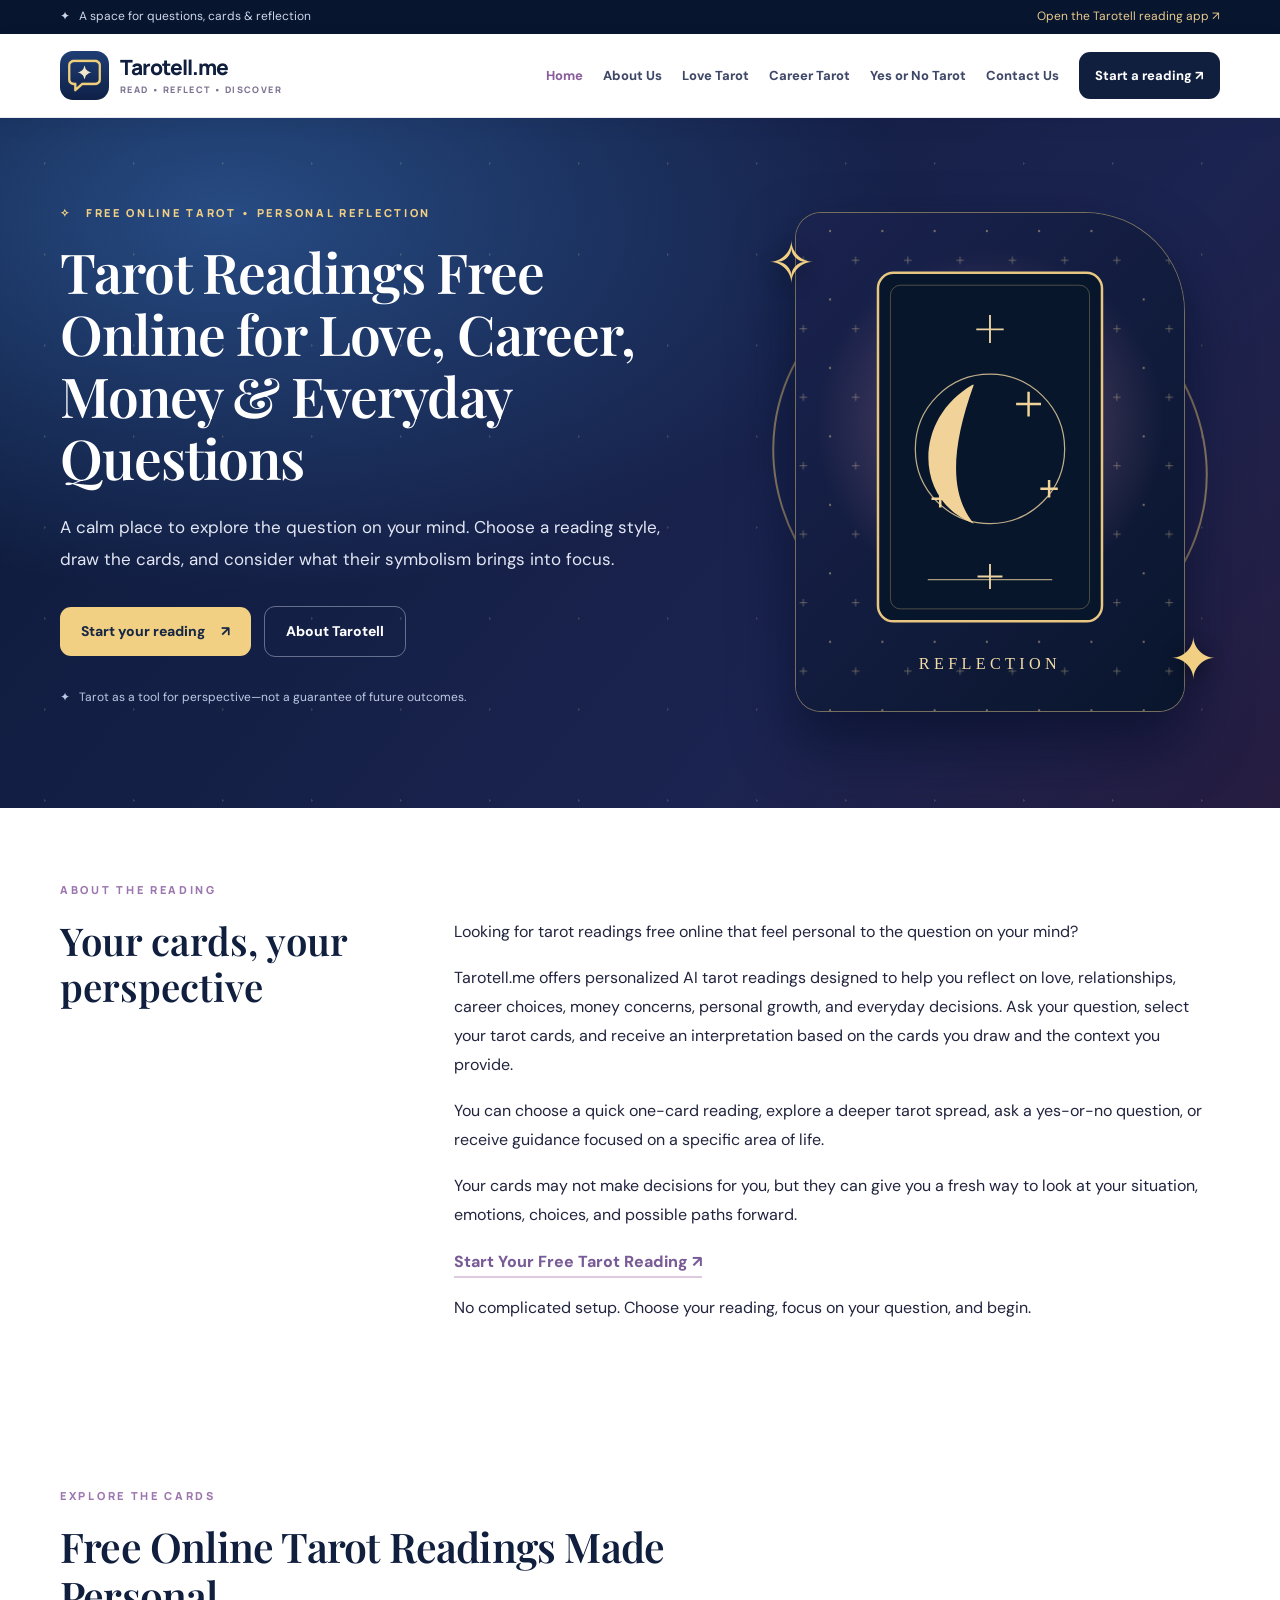
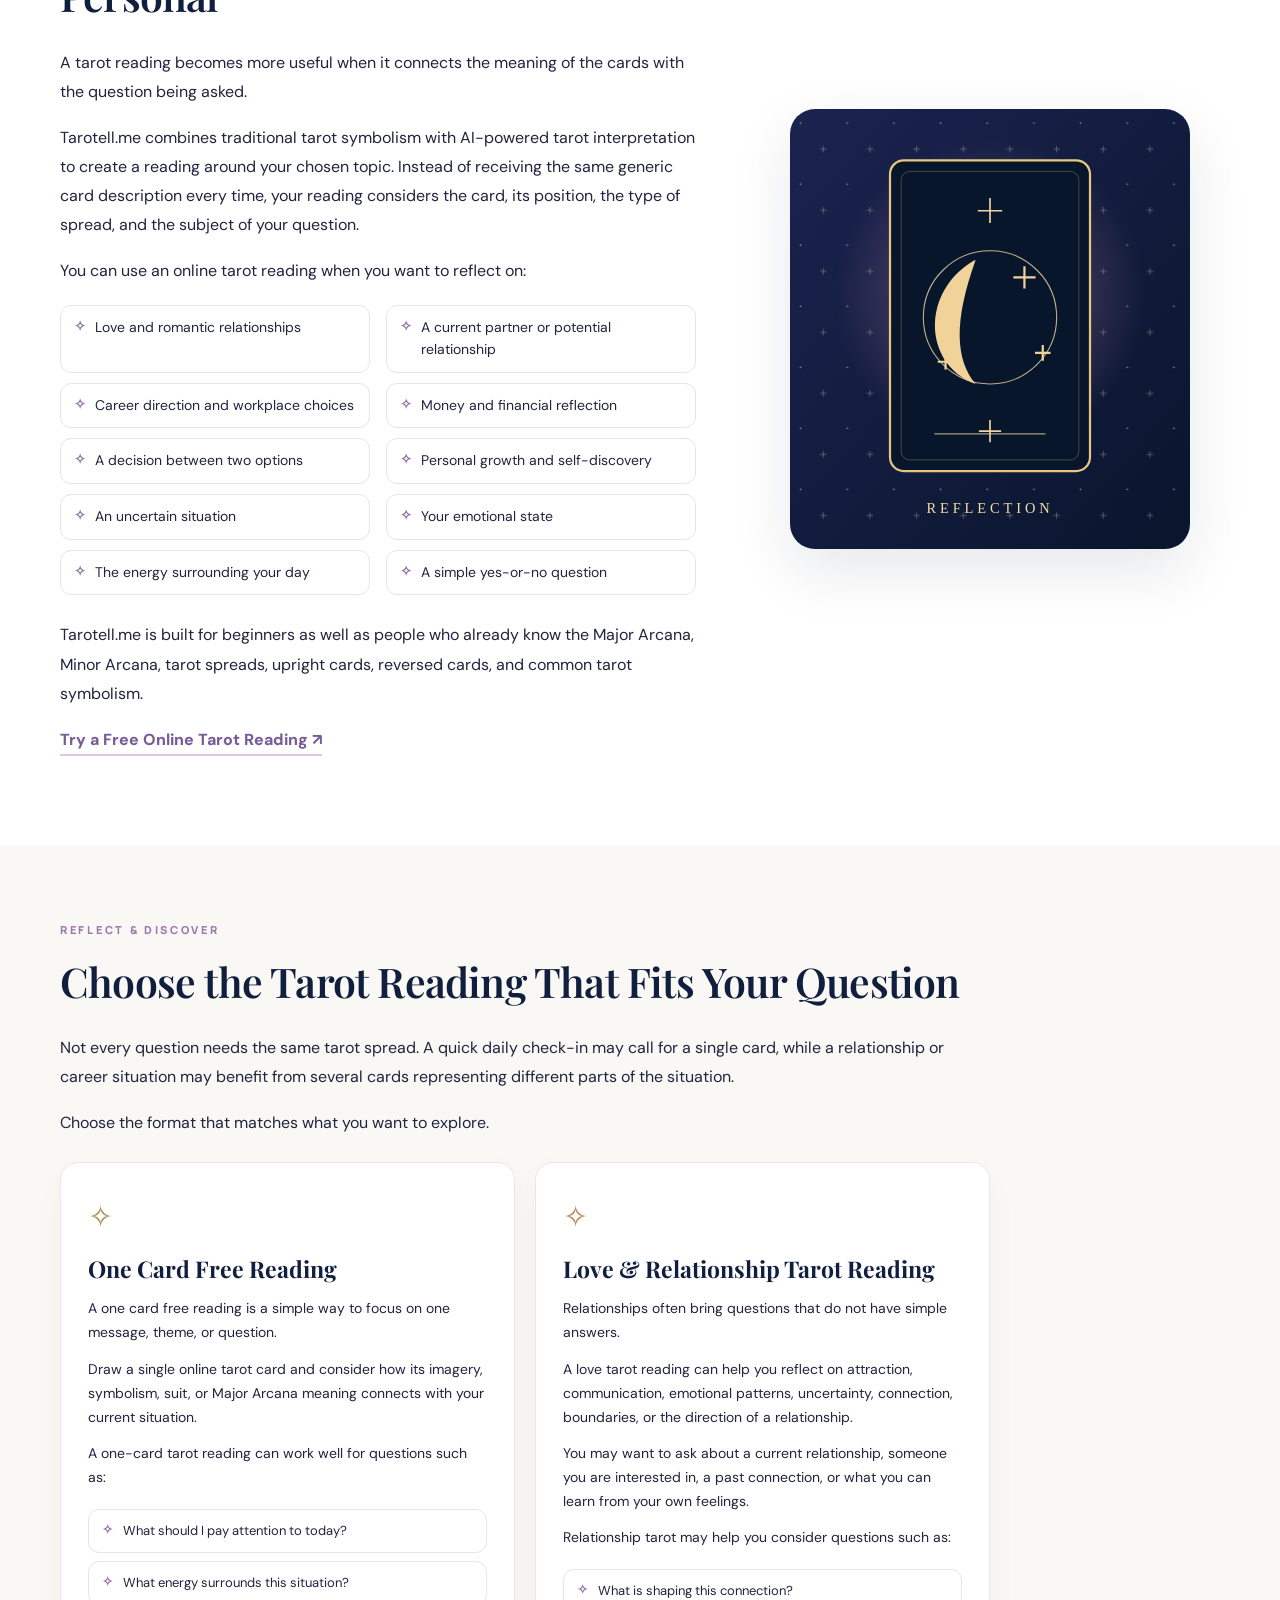
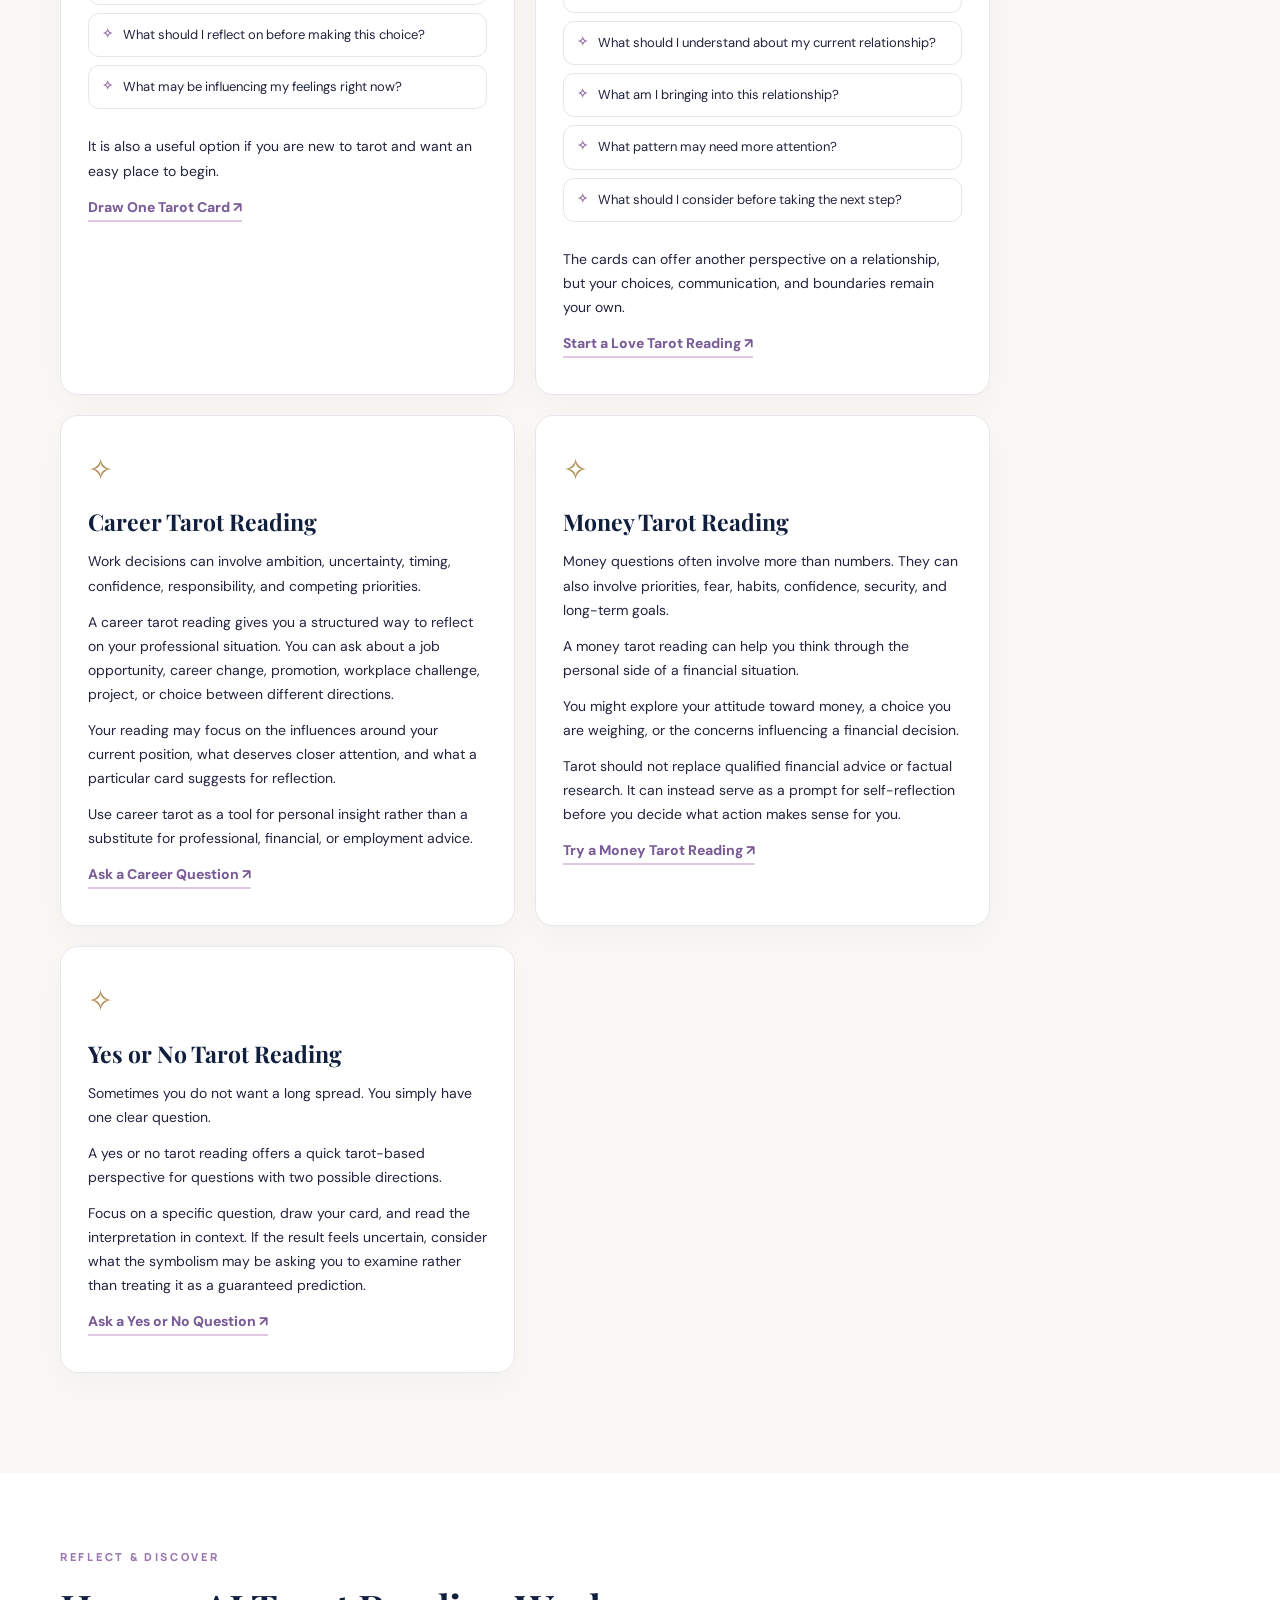
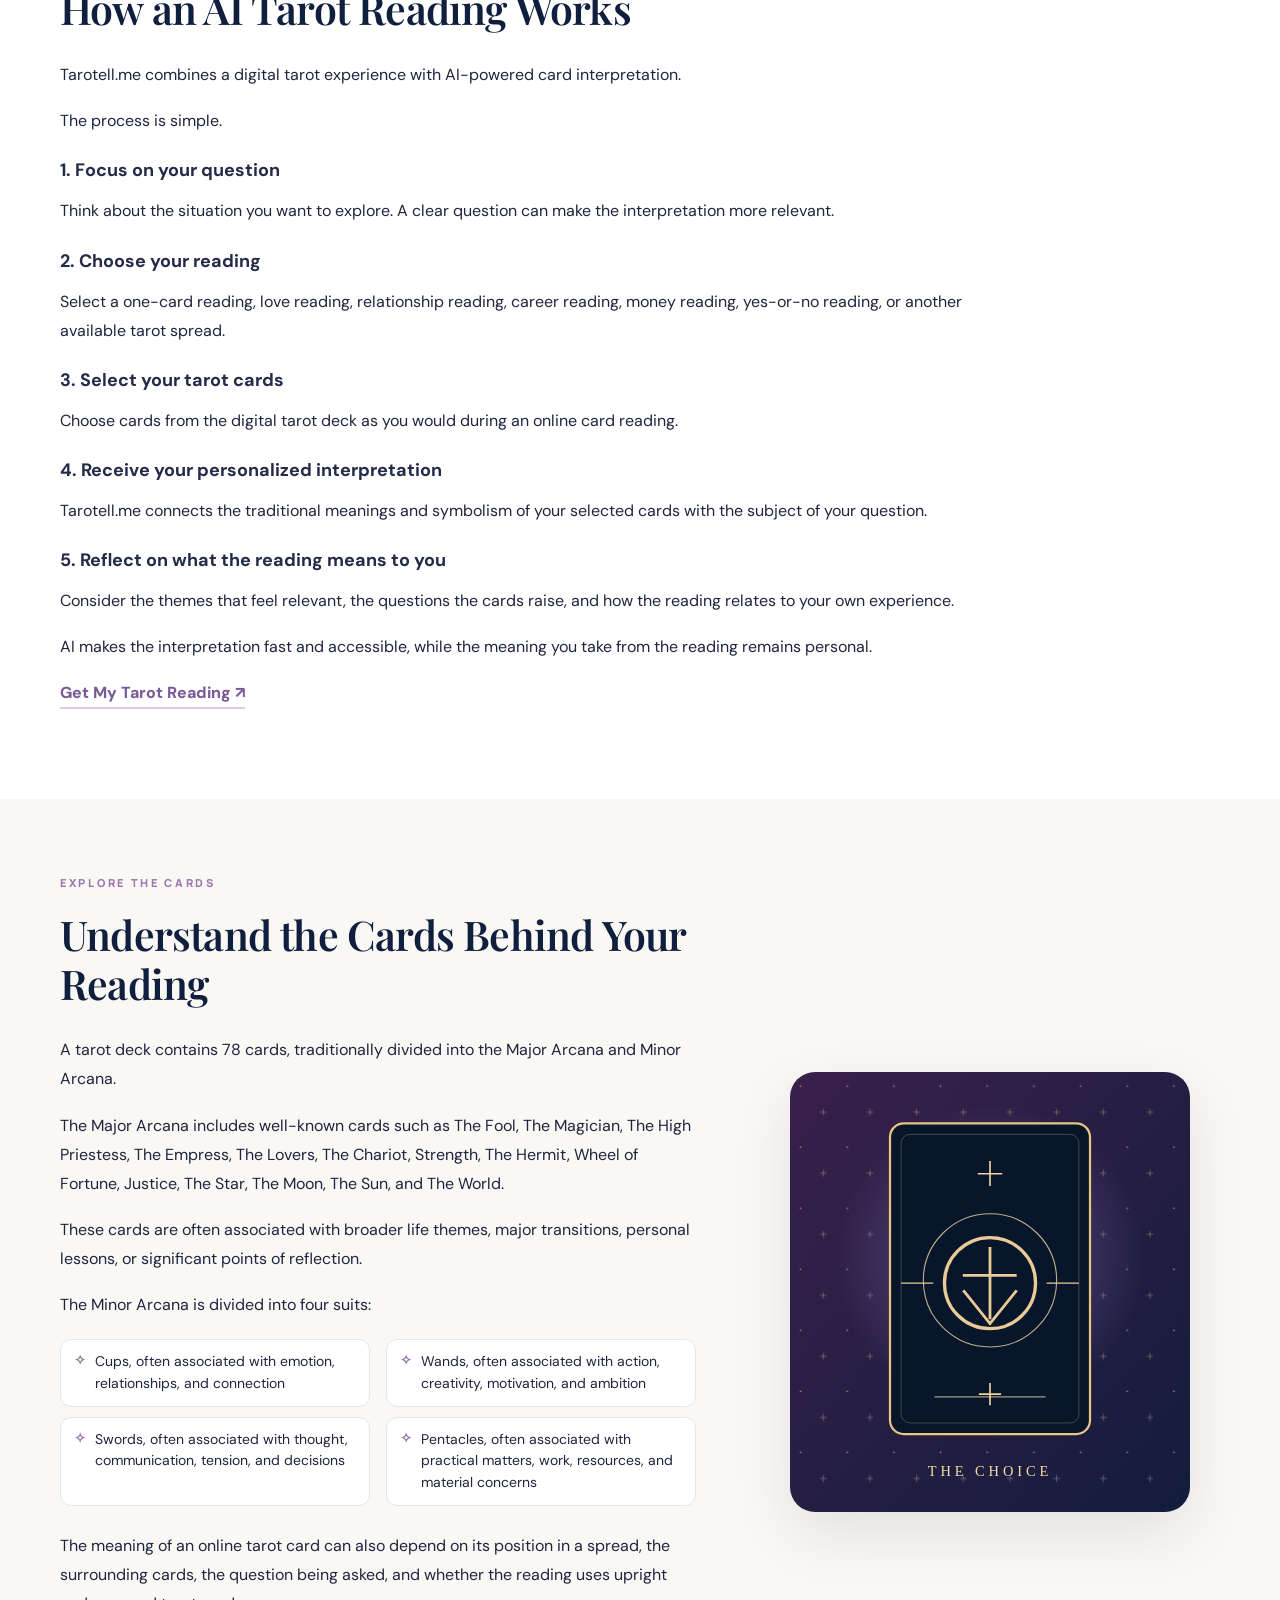
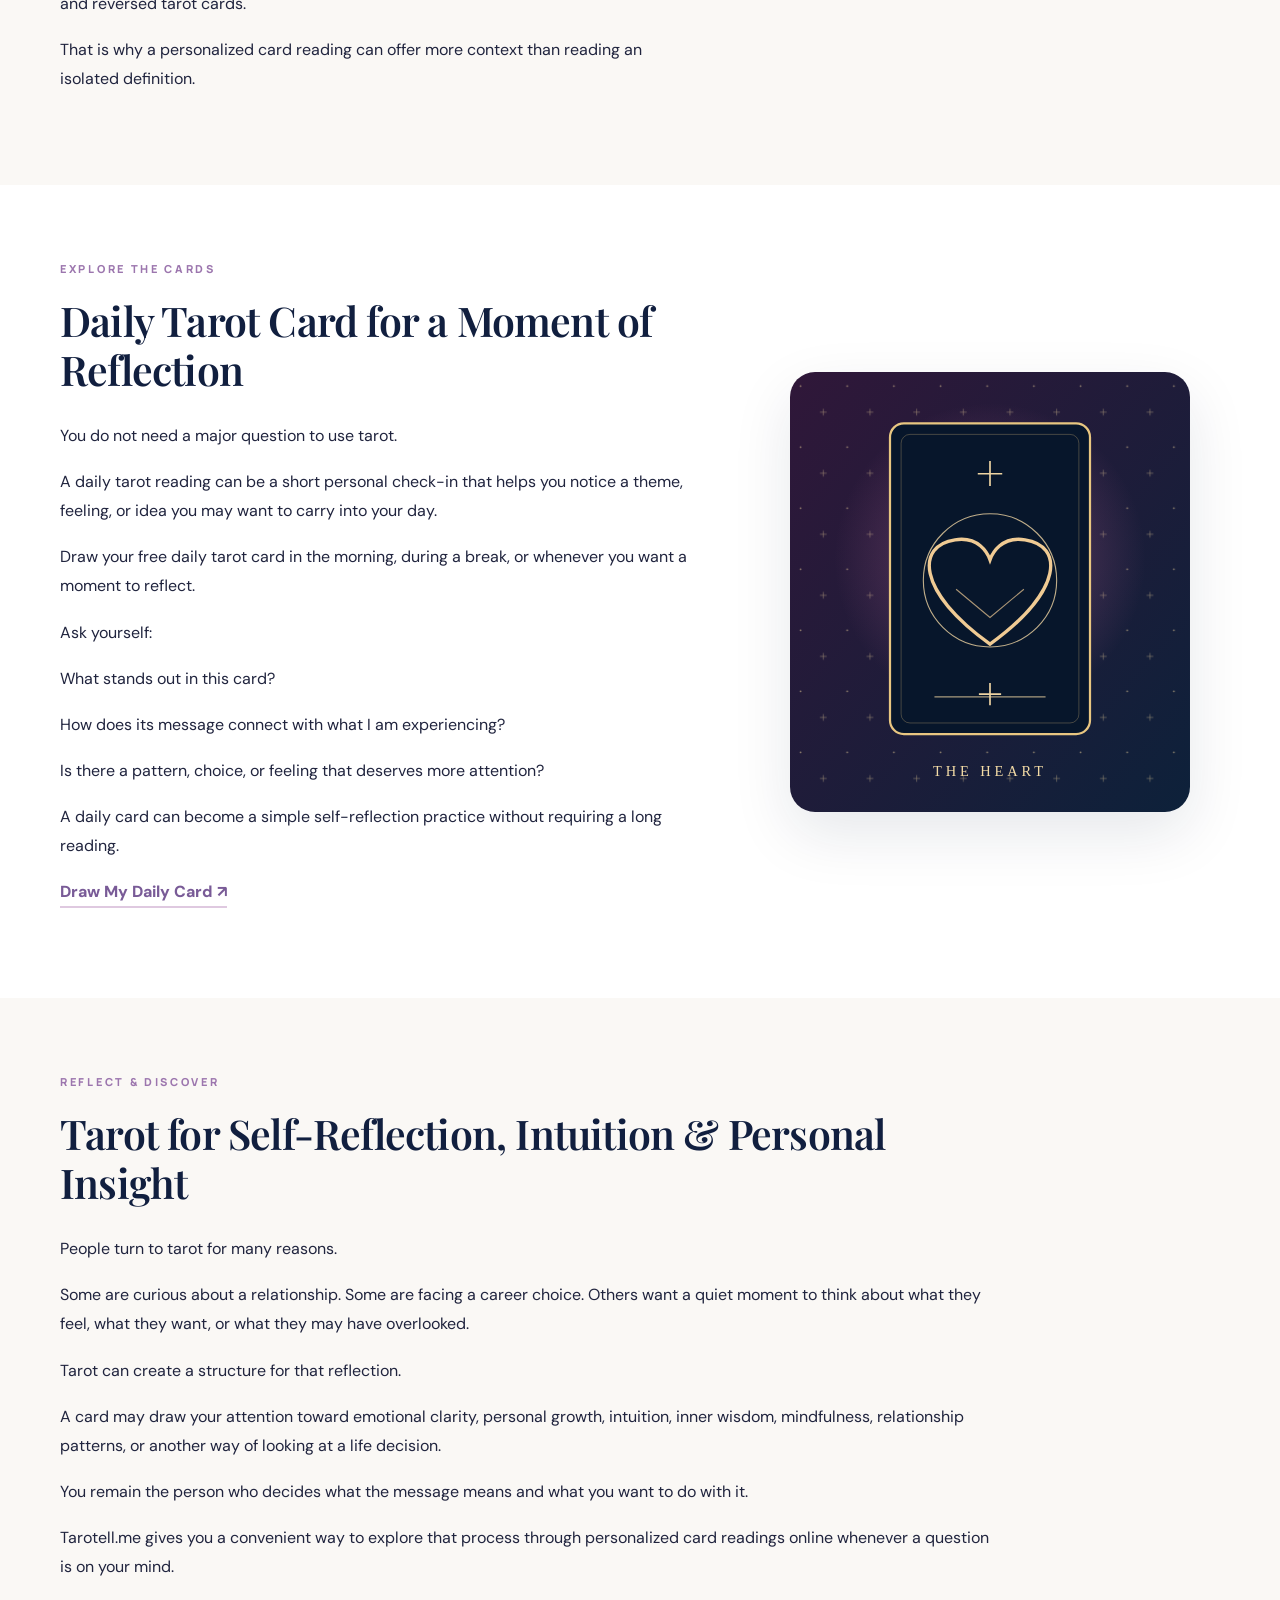
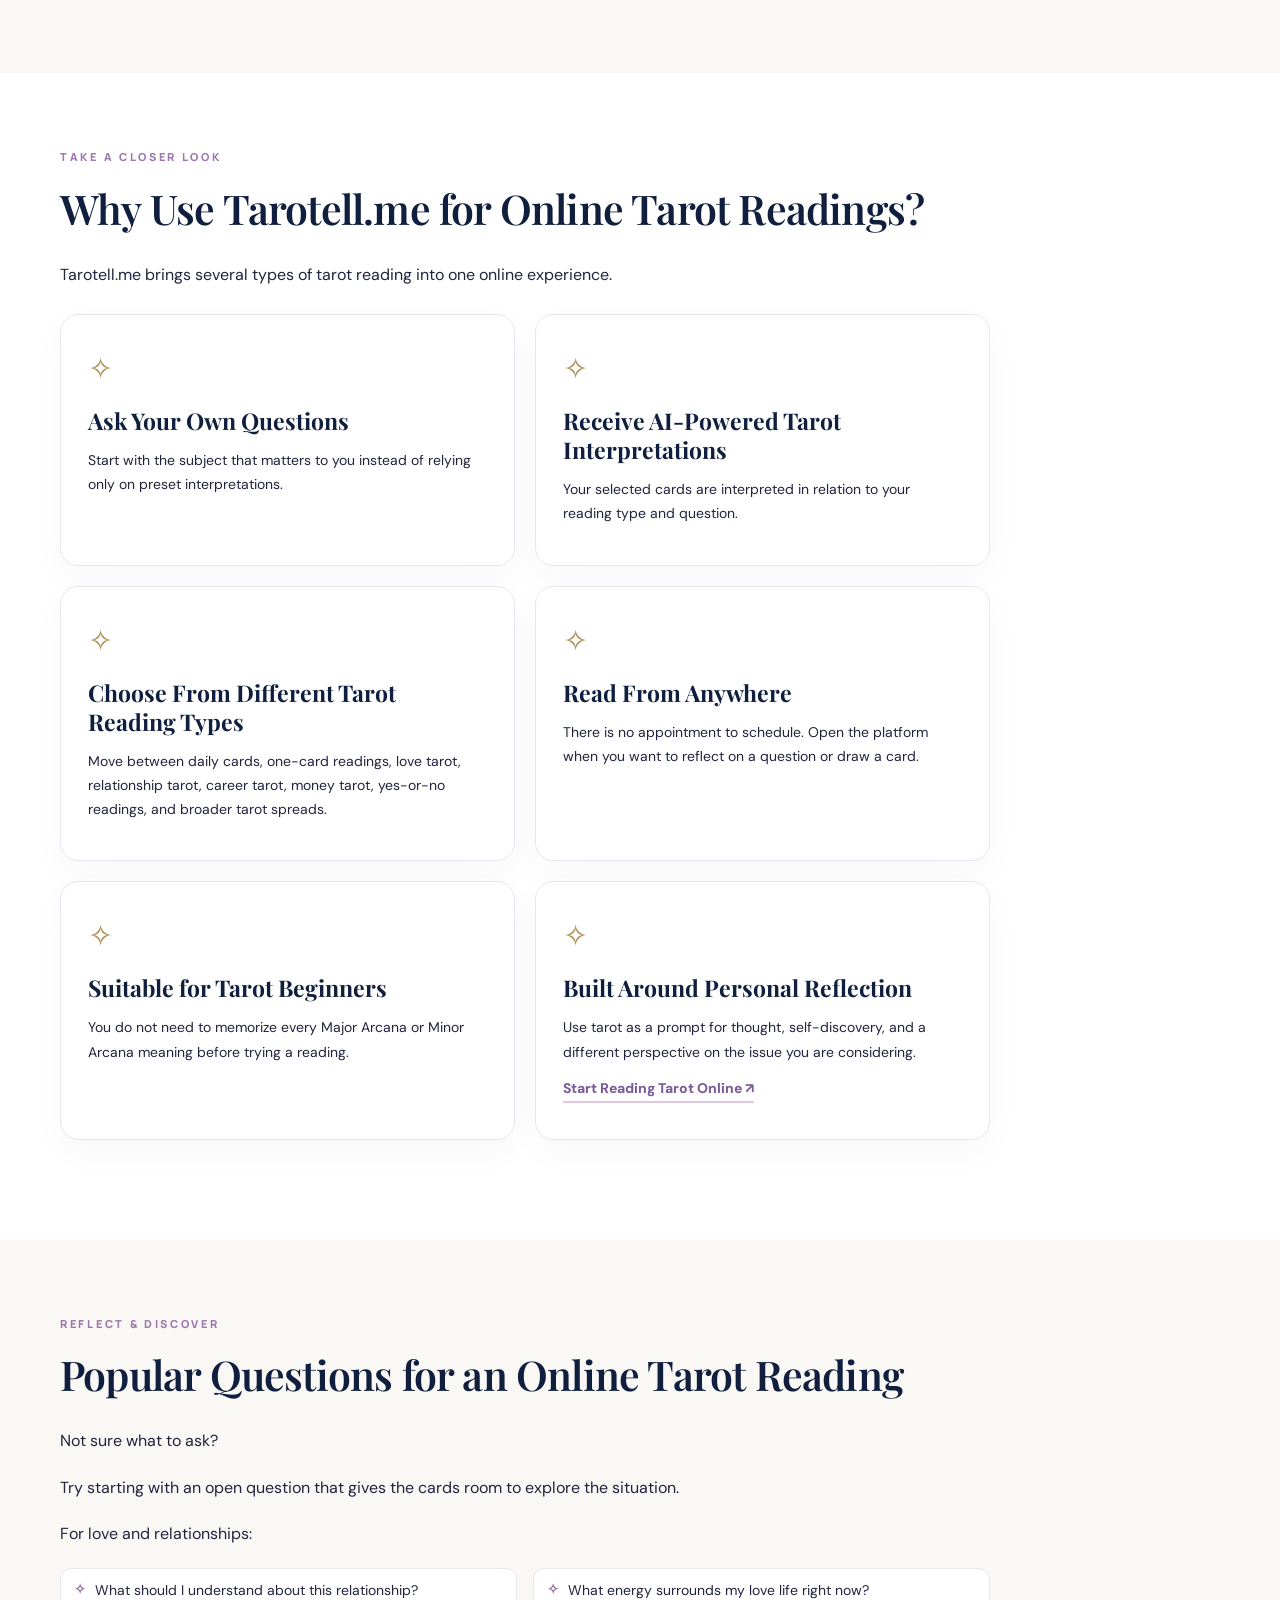
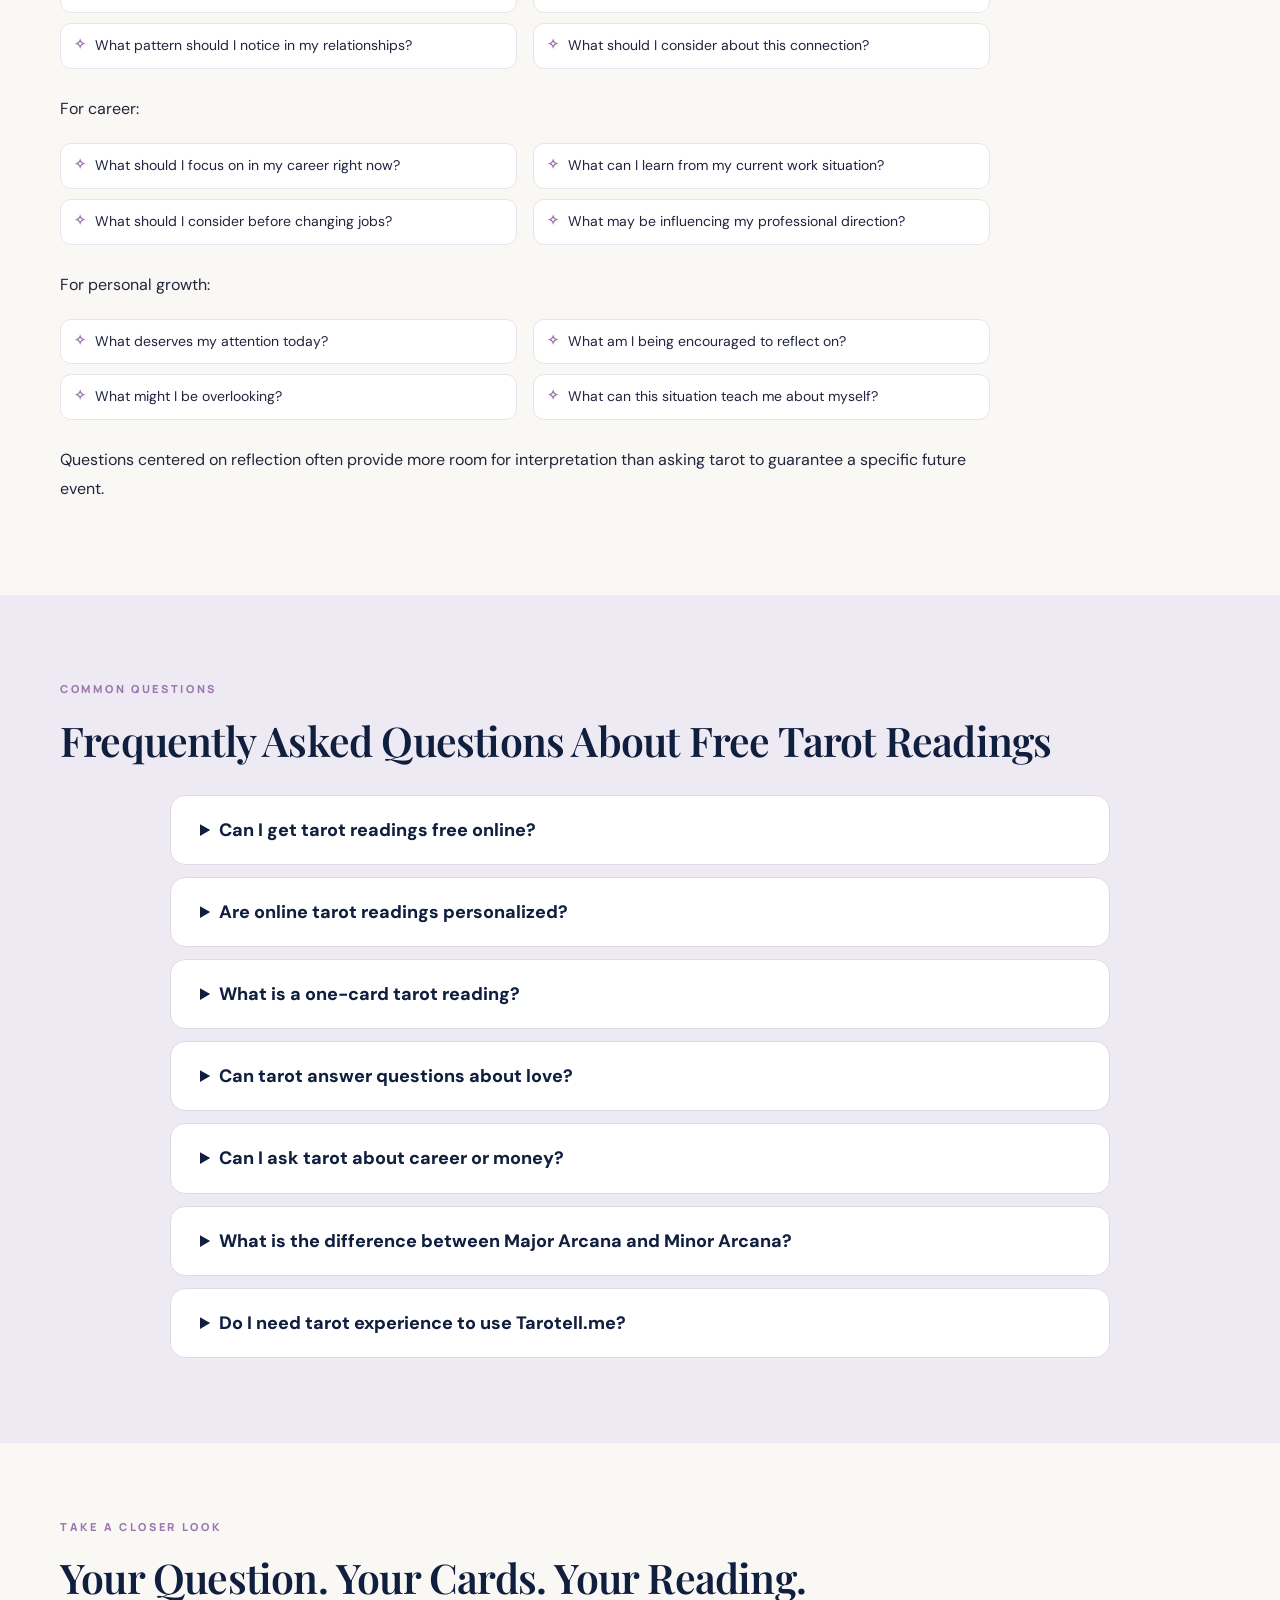
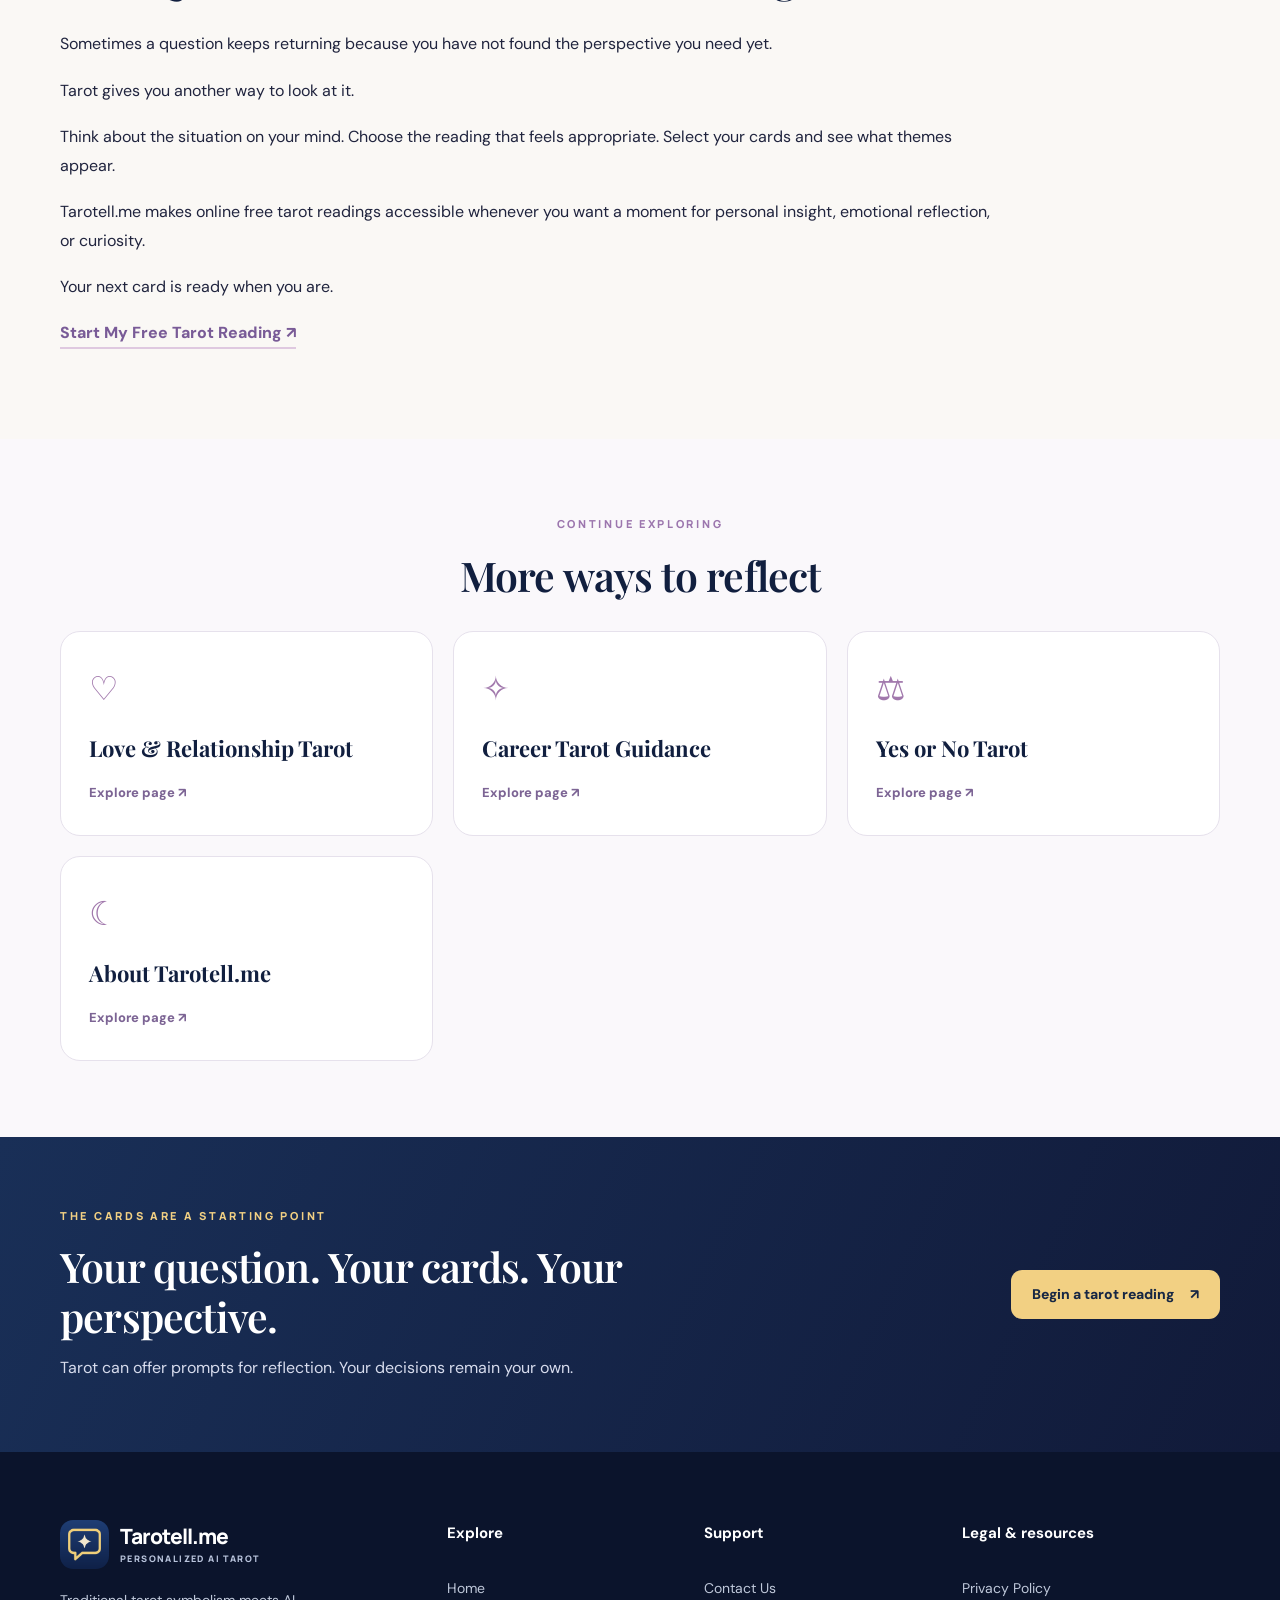
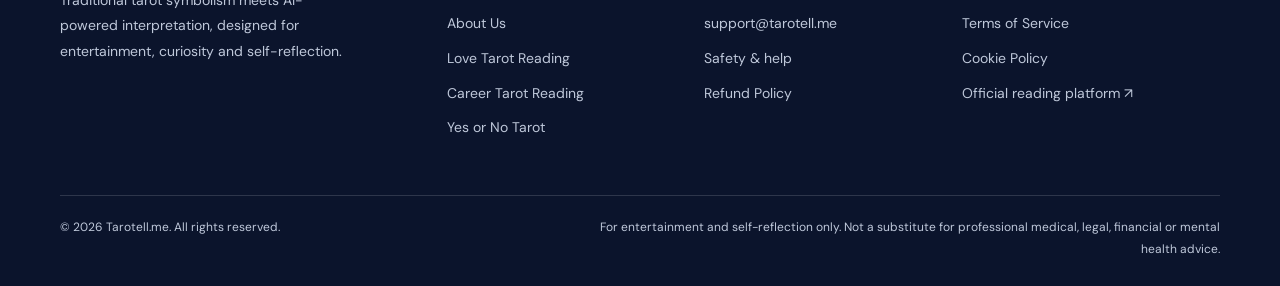
==== index.html @ 97847bad "Add files via upload" ====
<!DOCTYPE html>
<html lang="en"><head><meta charset="utf-8"/><meta content="width=device-width,initial-scale=1" name="viewport"/><title>Tarot Readings Free Online | AI Tarot Reading | Tarotell.me</title><meta content="Get tarot readings free online with Tarotell.me. Ask about love, relationships, career, money, or daily life with personalized AI tarot card readings." name="description"/><meta content="index,follow" name="robots"/><meta content="#101c38" name="theme-color"/><meta content="website" property="og:type"/><meta content="Tarot Readings Free Online | AI Tarot Reading | Tarotell.me" property="og:title"/><meta content="Get tarot readings free online with Tarotell.me. Ask about love, relationships, career, money, or daily life with personalized AI tarot card readings." property="og:description"/><link href="assets/images/tarotell-logo.png" rel="icon" type="image/png"/><link href="assets/css/styles.css" rel="stylesheet"/><script defer="" src="assets/js/site.js"></script><script type="application/ld+json">{"@context": "https://schema.org", "@type": "Organization", "name": "Tarotell.me", "url": "https://tarotell.me/", "email": "support@tarotell.me", "description": "AI tarot reading platform for self-reflection and entertainment."}</script></head><body><a class="skip" href="#main">Skip to content</a><div class="topline"><div class="container"><span>✦   A space for questions, cards &amp; reflection</span><a href="https://tarotell.me/" rel="noopener" target="_blank">Open the Tarotell reading app ↗</a></div></div><header class="header"><div class="container header-inner"><a aria-label="Tarotell home" class="brand" href="index.html"><img alt="Tarotell logo" height="50" src="assets/images/tarotell-logo.png" width="50"/><span><strong>Tarotell.me</strong><small>READ • REFLECT • DISCOVER</small></span></a><button aria-controls="nav" aria-expanded="false" aria-label="Open navigation" class="menu" type="button"><span></span><span></span><span></span></button><nav aria-label="Main navigation" class="nav" id="nav"><a aria-current="page" class="current" href="index.html">Home</a><a href="about-us.html">About Us</a><a href="love-tarot-reading/index.html">Love Tarot</a><a href="career-tarot-reading/index.html">Career Tarot</a><a href="yes-no-tarot-reading/index.html">Yes or No Tarot</a><a href="contact-us.html">Contact Us</a><a class="nav-cta" href="https://tarotell.me/" rel="noopener" target="_blank">Start a reading <span aria-hidden="true">↗</span></a></nav></div></header><main id="main"><section class="hero hero-home"><div class="container hero-grid"><div class="hero-content"><span class="eyebrow">✧   FREE ONLINE TAROT • PERSONAL REFLECTION</span><h1>Tarot Readings Free Online for Love, Career, Money &amp; Everyday Questions</h1><p class="hero-lead">A calm place to explore the question on your mind. Choose a reading style, draw the cards, and consider what their symbolism brings into focus.</p><div class="hero-buttons"><a class="btn btn-gold" href="https://tarotell.me/" rel="noopener" target="_blank">Start your reading <span>↗</span></a><a class="btn btn-outline" href="about-us.html">About Tarotell</a></div><p class="hero-note">✦   Tarot as a tool for perspective—not a guarantee of future outcomes.</p></div><div class="hero-art"><div class="halo"></div><div class="hero-frame"><img alt="Starry celestial Tarotell scene" class="hero-site-photo" loading="eager" onerror="this.onerror=null;this.src='assets/images/insight-tarot.svg';" src="https://static.tarotell.me/web/640/hero/dream-tall.jpg"/></div><span class="hero-orbit hero-orbit-one">✧</span><span class="hero-orbit hero-orbit-two">✦</span></div></div></section><section class="opening"><div class="container"><span class="eyebrow">ABOUT THE READING</span><div class="opening-grid"><h2>Your cards, your perspective</h2><div class="opening-text"><p>Looking for tarot readings free online that feel personal to the question on your mind?</p><p>Tarotell.me offers personalized AI tarot readings designed to help you reflect on love, relationships, career choices, money concerns, personal growth, and everyday decisions. Ask your question, select your tarot cards, and receive an interpretation based on the cards you draw and the context you provide.</p><p>You can choose a quick one-card reading, explore a deeper tarot spread, ask a yes-or-no question, or receive guidance focused on a specific area of life.</p><p>Your cards may not make decisions for you, but they can give you a fresh way to look at your situation, emotions, choices, and possible paths forward.</p><p class="inline-action"><a class="text-cta" href="https://tarotell.me/" rel="noopener" target="_blank">Start Your Free Tarot Reading <span>↗</span></a></p><p>No complicated setup. Choose your reading, focus on your question, and begin.</p></div></div></div></section><section class="reading-section light" id="section-1"><div class="container"><div class="section-grid"><div class="section-text"><span class="eyebrow">EXPLORE THE CARDS</span><h2>Free Online Tarot Readings Made Personal</h2><div class="section-prose"><p>A tarot reading becomes more useful when it connects the meaning of the cards with the question being asked.</p><p>Tarotell.me combines traditional tarot symbolism with AI-powered tarot interpretation to create a reading around your chosen topic. Instead of receiving the same generic card description every time, your reading considers the card, its position, the type of spread, and the subject of your question.</p><p>You can use an online tarot reading when you want to reflect on:</p><ul class="check-grid"><li>Love and romantic relationships</li><li>A current partner or potential relationship</li><li>Career direction and workplace choices</li><li>Money and financial reflection</li><li>A decision between two options</li><li>Personal growth and self-discovery</li><li>An uncertain situation</li><li>Your emotional state</li><li>The energy surrounding your day</li><li>A simple yes-or-no question</li></ul><p>Tarotell.me is built for beginners as well as people who already know the Major Arcana, Minor Arcana, tarot spreads, upright cards, reversed cards, and common tarot symbolism.</p><p class="inline-action"><a class="text-cta" href="https://tarotell.me/" rel="noopener" target="_blank">Try a Free Online Tarot Reading <span>↗</span></a></p></div></div><div class="section-visual"><img alt="Tarot illustration for Free Online Tarot Readings Made Personal" loading="lazy" src="assets/images/insight-tarot.svg"/></div></div></div></section><section class="reading-section muted" id="section-2"><div class="container"><div class="section-text"><span class="eyebrow">REFLECT &amp; DISCOVER</span><h2>Choose the Tarot Reading That Fits Your Question</h2><div class="section-prose"><p>Not every question needs the same tarot spread. A quick daily check-in may call for a single card, while a relationship or career situation may benefit from several cards representing different parts of the situation.</p><p>Choose the format that matches what you want to explore.</p></div><div class="subtopic-grid"><article class="subtopic"><span class="star">✧</span><h3>One Card Free Reading</h3><p>A one card free reading is a simple way to focus on one message, theme, or question.</p><p>Draw a single online tarot card and consider how its imagery, symbolism, suit, or Major Arcana meaning connects with your current situation.</p><p>A one-card tarot reading can work well for questions such as:</p><ul class="check-grid"><li>What should I pay attention to today?</li><li>What energy surrounds this situation?</li><li>What should I reflect on before making this choice?</li><li>What may be influencing my feelings right now?</li></ul><p>It is also a useful option if you are new to tarot and want an easy place to begin.</p><p class="inline-action"><a class="text-cta" href="https://tarotell.me/" rel="noopener" target="_blank">Draw One Tarot Card <span>↗</span></a></p></article><article class="subtopic"><span class="star">✧</span><h3>Love &amp; Relationship Tarot Reading</h3><p>Relationships often bring questions that do not have simple answers.</p><p>A love tarot reading can help you reflect on attraction, communication, emotional patterns, uncertainty, connection, boundaries, or the direction of a relationship.</p><p>You may want to ask about a current relationship, someone you are interested in, a past connection, or what you can learn from your own feelings.</p><p>Relationship tarot may help you consider questions such as:</p><ul class="check-grid"><li>What is shaping this connection?</li><li>What should I understand about my current relationship?</li><li>What am I bringing into this relationship?</li><li>What pattern may need more attention?</li><li>What should I consider before taking the next step?</li></ul><p>The cards can offer another perspective on a relationship, but your choices, communication, and boundaries remain your own.</p><p class="inline-action"><a class="text-cta" href="https://tarotell.me/" rel="noopener" target="_blank">Start a Love Tarot Reading <span>↗</span></a></p></article><article class="subtopic"><span class="star">✧</span><h3>Career Tarot Reading</h3><p>Work decisions can involve ambition, uncertainty, timing, confidence, responsibility, and competing priorities.</p><p>A career tarot reading gives you a structured way to reflect on your professional situation. You can ask about a job opportunity, career change, promotion, workplace challenge, project, or choice between different directions.</p><p>Your reading may focus on the influences around your current position, what deserves closer attention, and what a particular card suggests for reflection.</p><p>Use career tarot as a tool for personal insight rather than a substitute for professional, financial, or employment advice.</p><p class="inline-action"><a class="text-cta" href="https://tarotell.me/" rel="noopener" target="_blank">Ask a Career Question <span>↗</span></a></p></article><article class="subtopic"><span class="star">✧</span><h3>Money Tarot Reading</h3><p>Money questions often involve more than numbers. They can also involve priorities, fear, habits, confidence, security, and long-term goals.</p><p>A money tarot reading can help you think through the personal side of a financial situation.</p><p>You might explore your attitude toward money, a choice you are weighing, or the concerns influencing a financial decision.</p><p>Tarot should not replace qualified financial advice or factual research. It can instead serve as a prompt for self-reflection before you decide what action makes sense for you.</p><p class="inline-action"><a class="text-cta" href="https://tarotell.me/" rel="noopener" target="_blank">Try a Money Tarot Reading <span>↗</span></a></p></article><article class="subtopic"><span class="star">✧</span><h3>Yes or No Tarot Reading</h3><p>Sometimes you do not want a long spread. You simply have one clear question.</p><p>A yes or no tarot reading offers a quick tarot-based perspective for questions with two possible directions.</p><p>Focus on a specific question, draw your card, and read the interpretation in context. If the result feels uncertain, consider what the symbolism may be asking you to examine rather than treating it as a guaranteed prediction.</p><p class="inline-action"><a class="text-cta" href="https://tarotell.me/yes-or-no-tarot" rel="noopener" target="_blank">Ask a Yes or No Question <span>↗</span></a></p></article></div></div></div></section><section class="reading-section light" id="section-3"><div class="container"><div class="section-text"><span class="eyebrow">REFLECT &amp; DISCOVER</span><h2>How an AI Tarot Reading Works</h2><div class="section-prose"><p>Tarotell.me combines a digital tarot experience with AI-powered card interpretation.</p><p>The process is simple.</p><h4>1. Focus on your question</h4><p>Think about the situation you want to explore. A clear question can make the interpretation more relevant.</p><h4>2. Choose your reading</h4><p>Select a one-card reading, love reading, relationship reading, career reading, money reading, yes-or-no reading, or another available tarot spread.</p><h4>3. Select your tarot cards</h4><p>Choose cards from the digital tarot deck as you would during an online card reading.</p><h4>4. Receive your personalized interpretation</h4><p>Tarotell.me connects the traditional meanings and symbolism of your selected cards with the subject of your question.</p><h4>5. Reflect on what the reading means to you</h4><p>Consider the themes that feel relevant, the questions the cards raise, and how the reading relates to your own experience.</p><p>AI makes the interpretation fast and accessible, while the meaning you take from the reading remains personal.</p><p class="inline-action"><a class="text-cta" href="https://tarotell.me/" rel="noopener" target="_blank">Get My Tarot Reading <span>↗</span></a></p></div></div></div></section><section class="reading-section muted" id="section-4"><div class="container"><div class="section-grid"><div class="section-text"><span class="eyebrow">EXPLORE THE CARDS</span><h2>Understand the Cards Behind Your Reading</h2><div class="section-prose"><p>A tarot deck contains 78 cards, traditionally divided into the Major Arcana and Minor Arcana.</p><p>The Major Arcana includes well-known cards such as The Fool, The Magician, The High Priestess, The Empress, The Lovers, The Chariot, Strength, The Hermit, Wheel of Fortune, Justice, The Star, The Moon, The Sun, and The World.</p><p>These cards are often associated with broader life themes, major transitions, personal lessons, or significant points of reflection.</p><p>The Minor Arcana is divided into four suits:</p><ul class="check-grid"><li>Cups, often associated with emotion, relationships, and connection</li><li>Wands, often associated with action, creativity, motivation, and ambition</li><li>Swords, often associated with thought, communication, tension, and decisions</li><li>Pentacles, often associated with practical matters, work, resources, and material concerns</li></ul><p>The meaning of an online tarot card can also depend on its position in a spread, the surrounding cards, the question being asked, and whether the reading uses upright and reversed tarot cards.</p><p>That is why a personalized card reading can offer more context than reading an isolated definition.</p></div></div><div class="section-visual"><img alt="Tarot illustration for Understand the Cards Behind Your Reading" loading="lazy" src="assets/images/yesno-tarot.svg"/></div></div></div></section><section class="reading-section light" id="section-5"><div class="container"><div class="section-grid"><div class="section-text"><span class="eyebrow">EXPLORE THE CARDS</span><h2>Daily Tarot Card for a Moment of Reflection</h2><div class="section-prose"><p>You do not need a major question to use tarot.</p><p>A daily tarot reading can be a short personal check-in that helps you notice a theme, feeling, or idea you may want to carry into your day.</p><p>Draw your free daily tarot card in the morning, during a break, or whenever you want a moment to reflect.</p><p>Ask yourself:</p><p>What stands out in this card?</p><p>How does its message connect with what I am experiencing?</p><p>Is there a pattern, choice, or feeling that deserves more attention?</p><p>A daily card can become a simple self-reflection practice without requiring a long reading.</p><p class="inline-action"><a class="text-cta" href="https://tarotell.me/" rel="noopener" target="_blank">Draw My Daily Card <span>↗</span></a></p></div></div><div class="section-visual"><img alt="Tarot illustration for Daily Tarot Card for a Moment of Reflection" loading="lazy" src="assets/images/love-tarot.svg"/></div></div></div></section><section class="reading-section muted" id="section-6"><div class="container"><div class="section-text"><span class="eyebrow">REFLECT &amp; DISCOVER</span><h2>Tarot for Self-Reflection, Intuition &amp; Personal Insight</h2><div class="section-prose"><p>People turn to tarot for many reasons.</p><p>Some are curious about a relationship. Some are facing a career choice. Others want a quiet moment to think about what they feel, what they want, or what they may have overlooked.</p><p>Tarot can create a structure for that reflection.</p><p>A card may draw your attention toward emotional clarity, personal growth, intuition, inner wisdom, mindfulness, relationship patterns, or another way of looking at a life decision.</p><p>You remain the person who decides what the message means and what you want to do with it.</p><p>Tarotell.me gives you a convenient way to explore that process through personalized card readings online whenever a question is on your mind.</p></div></div></div></section><section class="reading-section light" id="section-7"><div class="container"><div class="section-text"><span class="eyebrow">TAKE A CLOSER LOOK</span><h2>Why Use Tarotell.me for Online Tarot Readings?</h2><div class="section-prose"><p>Tarotell.me brings several types of tarot reading into one online experience.</p></div><div class="subtopic-grid"><article class="subtopic"><span class="star">✧</span><h3>Ask Your Own Questions</h3><p>Start with the subject that matters to you instead of relying only on preset interpretations.</p></article><article class="subtopic"><span class="star">✧</span><h3>Receive AI-Powered Tarot Interpretations</h3><p>Your selected cards are interpreted in relation to your reading type and question.</p></article><article class="subtopic"><span class="star">✧</span><h3>Choose From Different Tarot Reading Types</h3><p>Move between daily cards, one-card readings, love tarot, relationship tarot, career tarot, money tarot, yes-or-no readings, and broader tarot spreads.</p></article><article class="subtopic"><span class="star">✧</span><h3>Read From Anywhere</h3><p>There is no appointment to schedule. Open the platform when you want to reflect on a question or draw a card.</p></article><article class="subtopic"><span class="star">✧</span><h3>Suitable for Tarot Beginners</h3><p>You do not need to memorize every Major Arcana or Minor Arcana meaning before trying a reading.</p></article><article class="subtopic"><span class="star">✧</span><h3>Built Around Personal Reflection</h3><p>Use tarot as a prompt for thought, self-discovery, and a different perspective on the issue you are considering.</p><p class="inline-action"><a class="text-cta" href="https://tarotell.me/" rel="noopener" target="_blank">Start Reading Tarot Online <span>↗</span></a></p></article></div></div></div></section><section class="reading-section muted" id="section-8"><div class="container"><div class="section-text"><span class="eyebrow">REFLECT &amp; DISCOVER</span><h2>Popular Questions for an Online Tarot Reading</h2><div class="section-prose"><p>Not sure what to ask?</p><p>Try starting with an open question that gives the cards room to explore the situation.</p><p>For love and relationships:</p><ul class="check-grid"><li>What should I understand about this relationship?</li><li>What energy surrounds my love life right now?</li><li>What pattern should I notice in my relationships?</li><li>What should I consider about this connection?</li></ul><p>For career:</p><ul class="check-grid"><li>What should I focus on in my career right now?</li><li>What can I learn from my current work situation?</li><li>What should I consider before changing jobs?</li><li>What may be influencing my professional direction?</li></ul><p>For personal growth:</p><ul class="check-grid"><li>What deserves my attention today?</li><li>What am I being encouraged to reflect on?</li><li>What might I be overlooking?</li><li>What can this situation teach me about myself?</li></ul><p>Questions centered on reflection often provide more room for interpretation than asking tarot to guarantee a specific future event.</p></div></div></div></section><section class="faq-section" id="faqs"><div class="container"><span class="eyebrow">COMMON QUESTIONS</span><h2>Frequently Asked Questions About Free Tarot Readings</h2><div class="faq-grid"><details class="faq"><summary>Can I get tarot readings free online?</summary><p>Yes. Tarotell.me provides free online tarot reading experiences, including options such as daily tarot cards and personalized card readings. Choose the available reading that matches the question you want to explore.</p></details><details class="faq"><summary>Are online tarot readings personalized?</summary><p>Tarotell.me uses your selected cards, reading format, and question to provide a personalized AI tarot interpretation rather than relying only on a single generic card definition.</p></details><details class="faq"><summary>What is a one-card tarot reading?</summary><p>A one-card tarot reading uses a single tarot card to explore one question, theme, or point of reflection. It is one of the simplest tarot formats and can work well for daily readings and beginners.</p></details><details class="faq"><summary>Can tarot answer questions about love?</summary><p>Love and relationship tarot readings can help you reflect on emotions, communication, relationship patterns, attraction, uncertainty, and your own perspective. They should not be treated as proof of another person's private thoughts or feelings.</p></details><details class="faq"><summary>Can I ask tarot about career or money?</summary><p>Yes. You can use career and money tarot readings for reflection around work, goals, priorities, choices, or concerns. Tarot is not a replacement for professional financial, legal, career, or employment advice.</p></details><details class="faq"><summary>What is the difference between Major Arcana and Minor Arcana?</summary><p>The Major Arcana contains cards commonly linked with larger life themes and significant experiences. The Minor Arcana contains four suits, Cups, Wands, Swords, and Pentacles, that often relate to everyday emotions, actions, thoughts, relationships, work, and practical matters.</p></details><details class="faq"><summary>Do I need tarot experience to use Tarotell.me?</summary><p>No. Beginners can select a card and receive an interpretation without already knowing every tarot card meaning. People familiar with tarot can also use the platform to explore specific cards, spreads, symbolism, and combinations.</p></details></div></div></section><section class="reading-section muted" id="section-10"><div class="container"><div class="section-text"><span class="eyebrow">TAKE A CLOSER LOOK</span><h2>Your Question. Your Cards. Your Reading.</h2><div class="section-prose"><p>Sometimes a question keeps returning because you have not found the perspective you need yet.</p><p>Tarot gives you another way to look at it.</p><p>Think about the situation on your mind. Choose the reading that feels appropriate. Select your cards and see what themes appear.</p><p>Tarotell.me makes online free tarot readings accessible whenever you want a moment for personal insight, emotional reflection, or curiosity.</p><p>Your next card is ready when you are.</p><p class="inline-action"><a class="text-cta" href="https://tarotell.me/" rel="noopener" target="_blank">Start My Free Tarot Reading <span>↗</span></a></p></div></div></div></section><section class="related"><div class="container"><div class="related-head"><span class="eyebrow">CONTINUE EXPLORING</span><h2>More ways to reflect</h2></div><div class="related-grid"><a class="related-card" href="love-tarot-reading/index.html"><span class="related-icon">♡</span><h3>Love &amp; Relationship Tarot</h3><span class="readmore">Explore page ↗</span></a><a class="related-card" href="career-tarot-reading/index.html"><span class="related-icon">✧</span><h3>Career Tarot Guidance</h3><span class="readmore">Explore page ↗</span></a><a class="related-card" href="yes-no-tarot-reading/index.html"><span class="related-icon">⚖</span><h3>Yes or No Tarot</h3><span class="readmore">Explore page ↗</span></a><a class="related-card" href="about-us.html"><span class="related-icon">☾</span><h3>About Tarotell.me</h3><span class="readmore">Explore page ↗</span></a></div></div></section></main><section class="cta"><div class="container cta-inner"><div><span class="eyebrow">THE CARDS ARE A STARTING POINT</span><h2>Your question. Your cards. Your perspective.</h2><p>Tarot can offer prompts for reflection. Your decisions remain your own.</p></div><a class="btn btn-gold" href="https://tarotell.me/" rel="noopener" target="_blank">Begin a tarot reading <span>↗</span></a></div></section><footer class="footer"><div class="container footer-grid"><div class="footer-about"><a class="brand brand-footer" href="index.html"><img alt="" height="48" src="assets/images/tarotell-logo.png" width="48"/><span><strong>Tarotell.me</strong><small>PERSONALIZED AI TAROT</small></span></a><p>Traditional tarot symbolism meets AI-powered interpretation, designed for entertainment, curiosity and self-reflection.</p></div><div><h3>Explore</h3><a href="index.html">Home</a><a href="about-us.html">About Us</a><a href="love-tarot-reading/index.html">Love Tarot Reading</a><a href="career-tarot-reading/index.html">Career Tarot Reading</a><a href="yes-no-tarot-reading/index.html">Yes or No Tarot</a></div><div><h3>Support</h3><a href="contact-us.html">Contact Us</a><a href="mailto:support@tarotell.me">support@tarotell.me</a><a href="https://tarotell.me/safety" rel="noopener" target="_blank">Safety &amp; help</a><a href="https://tarotell.me/refund-policy" rel="noopener" target="_blank">Refund Policy</a></div><div><h3>Legal &amp; resources</h3><a href="https://tarotell.me/privacy-policy" rel="noopener" target="_blank">Privacy Policy</a><a href="https://tarotell.me/terms-of-service" rel="noopener" target="_blank">Terms of Service</a><a href="https://tarotell.me/cookie-policy" rel="noopener" target="_blank">Cookie Policy</a><a href="https://tarotell.me/" rel="noopener" target="_blank">Official reading platform ↗</a></div></div><div class="container copyright"><p>© 2026 Tarotell.me. All rights reserved.</p><p>For entertainment and self-reflection only. Not a substitute for professional medical, legal, financial or mental health advice.</p></div></footer></body></html>
---- assets/css/styles.css ----
@import url('https://fonts.googleapis.com/css2?family=DM+Sans:wght@400;500;600;700&family=Manrope:wght@400;500;600;700;800&family=Playfair+Display:wght@500;600;700&display=swap');
:root{--navy:#111f3f;--deep:#08142c;--blue:#1c3563;--gold:#f2d083;--gold2:#d8b36f;--ink:#20243e;--muted:#62687d;--cream:#faf8f5;--lilac:#f2eef8;--line:#e3e2eb;--shadow:0 22px 60px rgba(14,27,56,.10)}*{box-sizing:border-box}html{scroll-behavior:smooth}body{margin:0;color:var(--ink);background:#fff;font:16px/1.78 'DM Sans',Arial,sans-serif;-webkit-font-smoothing:antialiased}a{color:inherit;text-decoration:none}a:hover{color:#795ba7}img{max-width:100%;display:block}button{font:inherit}.container{width:min(1160px,calc(100% - 48px));margin:auto}.skip{position:absolute;left:-9999px}.skip:focus{left:16px;top:16px;background:#fff;padding:12px;z-index:99}.topline{background:#07152f;color:#ced6e8;font-size:12px}.topline .container{display:flex;align-items:center;justify-content:space-between;min-height:34px;gap:15px}.topline a{color:#e8cb8d}.header{position:sticky;top:0;z-index:40;background:#fff;border-bottom:1px solid #e8e8f0;box-shadow:0 5px 20px rgba(10,20,48,.06)}.header-inner{min-height:83px;display:flex;align-items:center;justify-content:space-between;gap:22px}.brand{display:flex;align-items:center;gap:11px;white-space:nowrap;color:var(--navy)}.brand img{width:49px;height:49px;object-fit:contain;border-radius:13px}.brand strong{display:block;font:800 21px/1.1 Manrope,sans-serif;letter-spacing:-.9px}.brand small{display:block;margin-top:6px;font:800 9px/1.15 Manrope,sans-serif;letter-spacing:1.4px;color:#7e7392}.nav{display:flex;align-items:center;gap:20px}.nav>a{font-size:13px;font-weight:750;color:#3e4767}.nav>a.current{color:#8a5d9c}.nav>a.nav-cta{padding:12px 16px;background:var(--navy);color:#fff;border-radius:11px}.menu{display:none;border:0;background:none;padding:12px}.menu span{display:block;width:24px;height:2px;background:var(--navy);margin:5px}.hero{position:relative;overflow:hidden;background:radial-gradient(ellipse at 18% 14%,#274b83 0%,transparent 45%),linear-gradient(130deg,#0b1938,#1b2450 68%,#261c40);color:#fff}.hero:after{position:absolute;content:'';inset:0;pointer-events:none;background-image:radial-gradient(#f5d69eaa 1px,transparent 1px);background-size:89px 91px;opacity:.23}.hero-grid{position:relative;z-index:2;display:grid;grid-template-columns:minmax(0,1.16fr) minmax(0,.84fr);gap:65px;align-items:center;padding-top:86px;padding-bottom:88px;min-height:630px}.eyebrow{display:block;font:800 11px/1.6 Manrope,Arial,sans-serif;letter-spacing:2.7px;text-transform:uppercase;color:#9c76ae;margin-bottom:18px}.hero .eyebrow,.contact-hero .eyebrow{color:var(--gold)}.hero h1,.contact-hero h1{font:600 clamp(2.5rem,4.3vw,4.6rem)/1.13 'Playfair Display',Georgia,serif;letter-spacing:-1.1px;margin:0 0 24px;color:#fff}.hero-lead{font-size:17px;line-height:1.86;color:#e3e7f5;margin:0;max-width:720px}.hero-buttons{display:flex;align-items:center;flex-wrap:wrap;gap:13px;margin:30px 0}.btn{display:inline-flex;align-items:center;justify-content:center;gap:16px;padding:14px 21px;border-radius:11px;font-weight:800;font-size:14px;line-height:1.5;transition:transform .2s ease,background .2s ease}.btn:hover{transform:translateY(-2px)}.btn-gold{background:var(--gold);color:#172744}.btn-outline{color:#fff;border:1px solid #aeb5cf88}.hero-note{font-size:12px;color:#bfc9e5}.hero-art{position:relative;max-width:390px;width:100%;justify-self:center}.hero-frame{position:relative;height:500px;border-radius:26px 100px 26px 26px;overflow:hidden;border:1px solid #d2b87888;background:#101d40;box-shadow:0 30px 60px #050d28aa}.hero-frame>img{width:100%;height:100%;object-fit:cover}.hero-home .hero-frame>img{object-position:50% 44%}.hero-orbit{position:absolute;color:var(--gold);font-size:58px;z-index:3;text-shadow:0 6px 20px #0007}.hero-orbit-one{top:0;left:-28px}.hero-orbit-two{bottom:1px;right:-33px}.halo{position:absolute;inset:50px -25px;border:2px solid #cfae70aa;border-radius:50%;transform:rotate(20deg)}.opening{background:#fff;padding:73px 0}.opening-grid{display:grid;grid-template-columns:29% 1fr;gap:58px;align-items:start}.opening h2{font:600 clamp(1.9rem,3vw,2.8rem)/1.2 'Playfair Display',serif;color:var(--navy);margin:0}.opening-text{max-width:780px}.opening-text p{margin:0 0 17px;line-height:1.82}.inline-action{margin-top:24px}.text-cta{font-weight:800;color:#795b97;border-bottom:2px solid #dfc9e0;padding-bottom:4px}.reading-section{padding:75px 0}.reading-section.light{background:#fff}.reading-section.muted{background:var(--cream)}.reading-section.short{padding-top:52px;padding-bottom:52px}.section-text{max-width:930px}.section-text h2,.faq-section h2,.related h2,.cta h2,.contact-area h2,.safety-note h2{font:600 clamp(2rem,3.2vw,3.3rem)/1.2 'Playfair Display',Georgia,serif;color:var(--navy);letter-spacing:-.8px;margin:0 0 27px}.section-grid{display:grid;grid-template-columns:minmax(0,1.16fr) minmax(0,.84fr);gap:64px;align-items:center}.section-grid .section-text{max-width:none}.section-visual{max-width:400px;justify-self:center;width:100%;box-shadow:var(--shadow);border-radius:25px;overflow:hidden}.section-visual img{width:100%;height:440px;object-fit:cover}.section-prose p{margin:0 0 17px;line-height:1.82}.section-prose h4{font-size:18px;color:#242b48;margin:19px 0 10px}.check-grid{padding:0;list-style:none;display:grid;grid-template-columns:repeat(2,minmax(0,1fr));gap:10px 16px;margin:20px 0 25px}.check-grid li{position:relative;padding:11px 13px 11px 34px;background:#fff;border:1px solid #e8e4ed;border-radius:11px;line-height:1.55;font-size:14px}.check-grid li:before{content:'✧';position:absolute;left:13px;top:10px;color:#9b76a9;font-weight:900}.subtopic-grid{display:grid;grid-template-columns:repeat(2,minmax(0,1fr));gap:20px;margin:25px 0}.subtopic{padding:27px;border:1px solid #e9e5ee;border-radius:18px;background:#fff;box-shadow:0 12px 35px #161d3e08;min-width:0}.subtopic .star{display:block;font-size:30px;color:#b08e52}.subtopic h3{font:700 23px/1.26 'Playfair Display',Georgia,serif;color:var(--navy);margin:12px 0}.subtopic p{font-size:14px;line-height:1.72;margin:0 0 12px}.subtopic .check-grid{grid-template-columns:1fr;gap:8px}.subtopic .check-grid li{font-size:13px}.faq-section{padding:85px 0;background:#eeeaf3}.faq-grid{max-width:940px;margin:30px auto 0;display:grid;gap:12px}.faq{background:#fff;border-radius:15px;border:1px solid #ded9e8;padding:0 25px}.faq summary{font-size:18px;line-height:1.45;font-weight:800;color:var(--navy);cursor:pointer;padding:21px 4px}.faq p{color:var(--muted);padding:0 4px 17px}.related{padding:76px 0;background:#faf8fb}.related-head{text-align:center}.related-grid{display:grid;grid-template-columns:repeat(3,minmax(0,1fr));gap:20px;margin-top:31px}.related-card{display:block;padding:28px;border:1px solid #e6e1ec;border-radius:20px;background:#fff;transition:transform .2s ease,box-shadow .2s ease}.related-card:hover{transform:translateY(-3px);box-shadow:var(--shadow)}.related-icon{font-size:33px;color:#a178ac}.related-card h3{font:700 22px/1.35 'Playfair Display',Georgia,serif;color:var(--navy);margin:15px 0}.readmore{font-size:13px;color:#7c6494;font-weight:800}.cta{padding:70px 0;background:linear-gradient(115deg,#192f57,#111a39);color:#fff}.cta-inner{display:flex;align-items:center;justify-content:space-between;gap:55px}.cta .eyebrow{color:var(--gold)}.cta h2{color:#fff;margin-bottom:13px;max-width:740px}.cta p{color:#d7dced;margin:0}.footer{background:#0b142c;color:#bfc8da;padding:68px 0 26px}.footer-grid{display:grid;grid-template-columns:1.35fr .85fr .85fr 1fr;gap:38px}.footer h3{color:#fff;font-size:15px;margin:0 0 19px}.footer-grid>div:not(:first-child){display:flex;flex-direction:column;gap:10px}.footer-grid a{font-size:14px}.brand-footer{color:#fff}.brand-footer small{color:#bac5dd}.footer-about p{font-size:14px;line-height:1.8;max-width:290px;margin:19px 0}.copyright{border-top:1px solid #ffffff25;margin-top:55px;padding-top:21px;display:flex;justify-content:space-between;gap:25px;font-size:12px}.copyright p{margin:0}.copyright p:last-child{max-width:630px;text-align:right}.contact-hero{padding:100px 0;background:linear-gradient(125deg,#101e3b,#252649);color:#fff;text-align:center}.contact-head{max-width:850px}.contact-head h1{font-size:clamp(2.8rem,5vw,4.8rem)}.contact-head p{color:#e5e2f3;font-size:19px}.contact-area{padding:92px 0;background:#faf9fc}.contact-columns{display:grid;grid-template-columns:1fr 1fr;gap:40px;align-items:start}.support-card{background:#182e56;color:#fff;padding:40px;border-radius:25px;box-shadow:var(--shadow)}.support-card .eyebrow{color:var(--gold)}.support-card h2{color:#fff}.support-card p{color:#d9e1f3}.support-symbol{font-size:58px;color:var(--gold);line-height:1;margin:10px 0 20px}.email-link{display:block;color:#ffe1a5;font-size:clamp(16px,2vw,23px);font-weight:700;margin:25px 0;overflow-wrap:anywhere}.support-list{display:grid;gap:18px}.support-list article{display:flex;gap:20px;border:1px solid #e5e0ef;background:#fff;border-radius:19px;padding:25px}.support-list article h3{margin:0 0 7px;color:var(--navy)}.support-list article p{font-size:14px;margin:0 0 9px;color:var(--muted);line-height:1.7}.support-list article a{font-size:13px;color:#74599e;font-weight:800}.support-icon{font-size:28px;color:#ad86ae}.safety-note{padding:70px 0;background:#f0eaf4}.safety-grid{display:grid;grid-template-columns:42% 1fr;gap:60px}.safety-grid p{margin:0 0 15px}.safety-grid a{color:#70518d;font-weight:800}
@media(max-width:1080px){.nav{gap:12px}.nav>a{font-size:12px}.header-inner{gap:12px}.hero-grid{gap:35px}.section-grid{gap:34px}.footer-grid{gap:25px}}
@media(max-width:900px){.menu{display:block}.header-inner{min-height:77px}.nav{display:none;position:absolute;left:0;right:0;top:77px;background:#fff;box-shadow:0 22px 35px #111d3730;border-bottom:1px solid var(--line);padding:18px 24px 25px;flex-direction:column;align-items:stretch;gap:4px}.nav.open{display:flex}.nav a{padding:11px;font-size:15px}.nav>a.nav-cta{text-align:center}.hero-grid,.section-grid,.opening-grid,.safety-grid{grid-template-columns:1fr}.hero-grid{padding:65px 0}.hero-art{max-width:420px}.hero-frame{height:420px}.section-visual{max-width:340px}.section-visual img{height:400px}.contact-columns{grid-template-columns:1fr}.related-grid{grid-template-columns:repeat(2,1fr)}.footer-grid{grid-template-columns:repeat(2,1fr)}}
@media(max-width:650px){.container{width:min(100% - 32px,1160px)}.topline .container{justify-content:center}.topline .container>span{display:none}.brand strong{font-size:19px}.hero-grid{padding:55px 0 62px}.hero h1{font-size:clamp(2.35rem,9vw,3.45rem)}.hero-art{max-width:310px}.hero-frame{height:360px}.hero-note{font-size:11px}.hero-orbit-two{right:-10px}.opening,.reading-section,.related,.faq-section,.contact-area{padding:53px 0}.reading-section.short{padding:44px 0}.check-grid,.subtopic-grid,.related-grid{grid-template-columns:1fr}.section-visual{max-width:300px}.section-visual img{height:350px}.cta-inner{flex-direction:column;align-items:flex-start}.footer-grid{grid-template-columns:1fr 1fr}.footer-grid>div:first-child{grid-column:1/-1}.copyright{flex-direction:column}.copyright p:last-child{text-align:left}.contact-hero{padding:76px 0}.support-card{padding:28px}.support-list article{padding:20px}}
@media(max-width:430px){.footer-grid{grid-template-columns:1fr}.footer-grid>div:first-child{grid-column:auto}.hero-buttons{align-items:stretch}.btn{width:100%}.hero-art{max-width:285px}.hero-frame{height:335px}}
@media(prefers-reduced-motion:reduce){html{scroll-behavior:auto}.btn,.related-card{transition:none}}
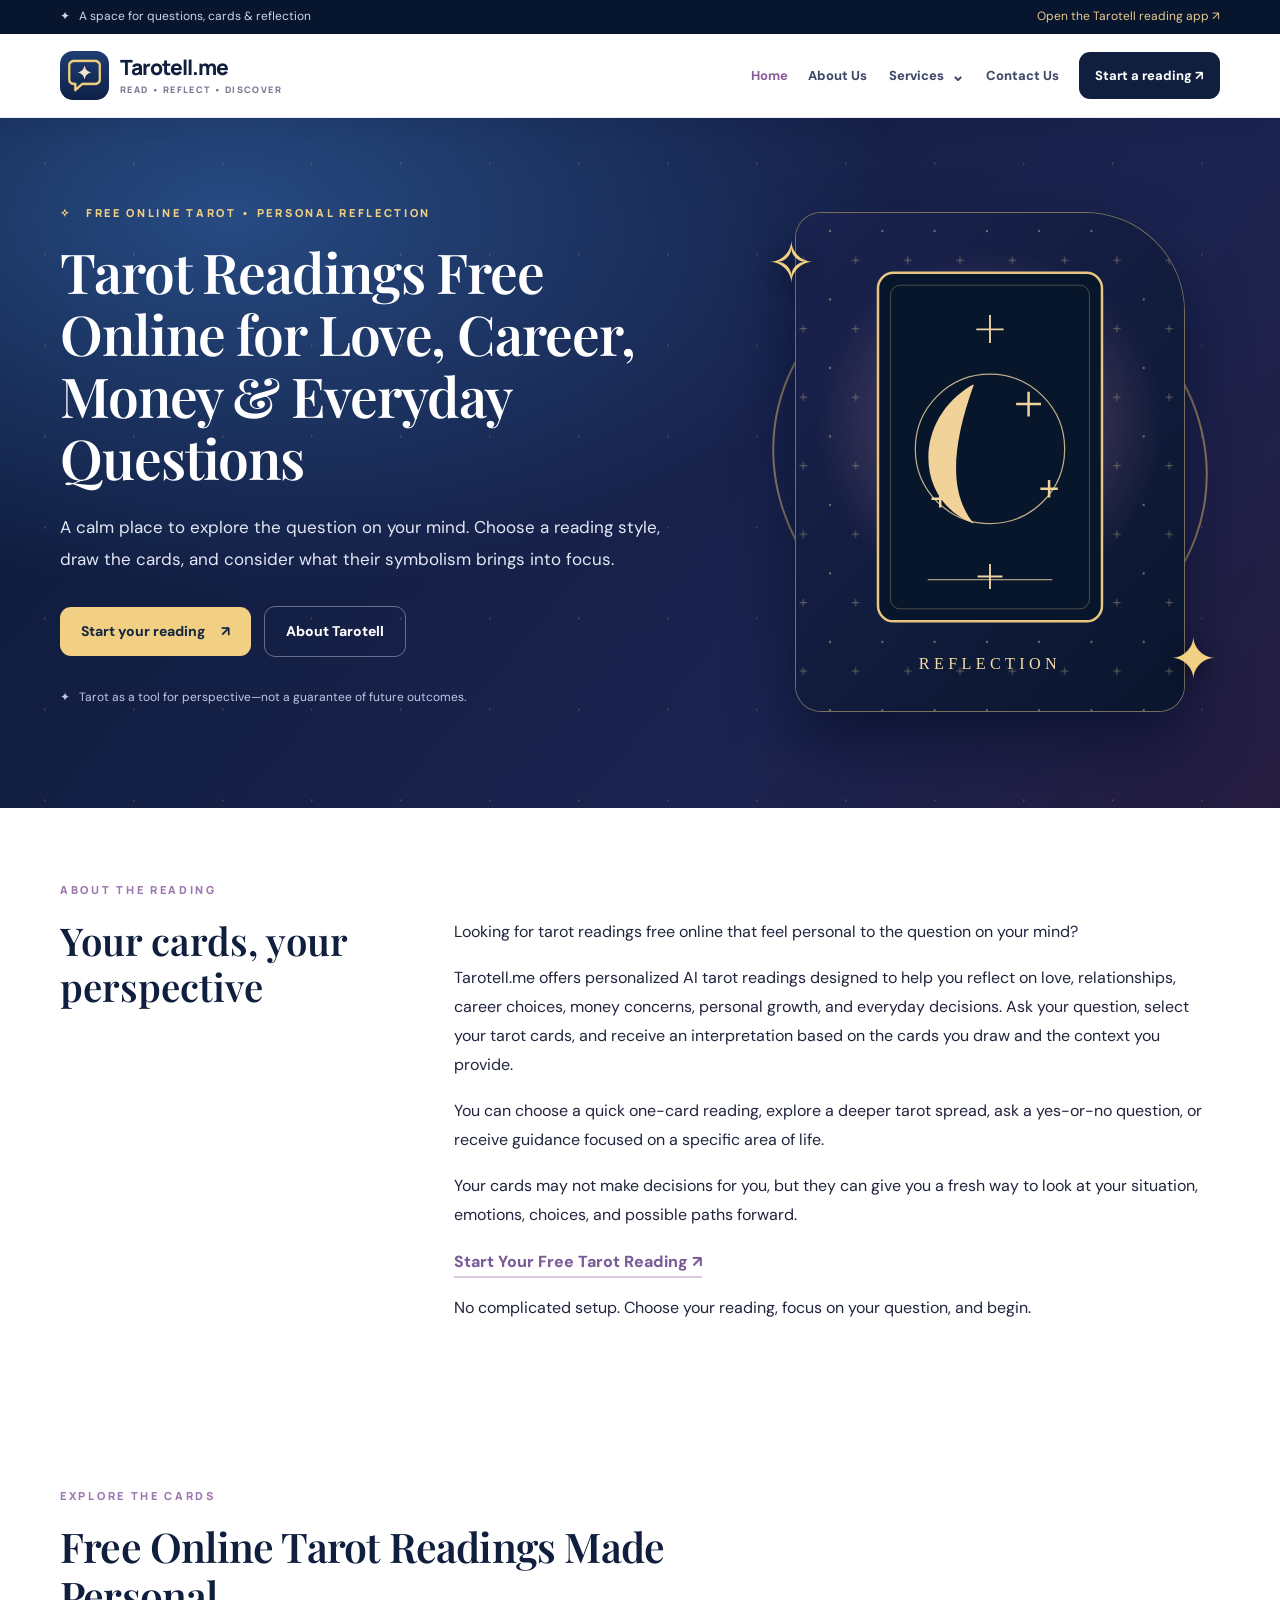
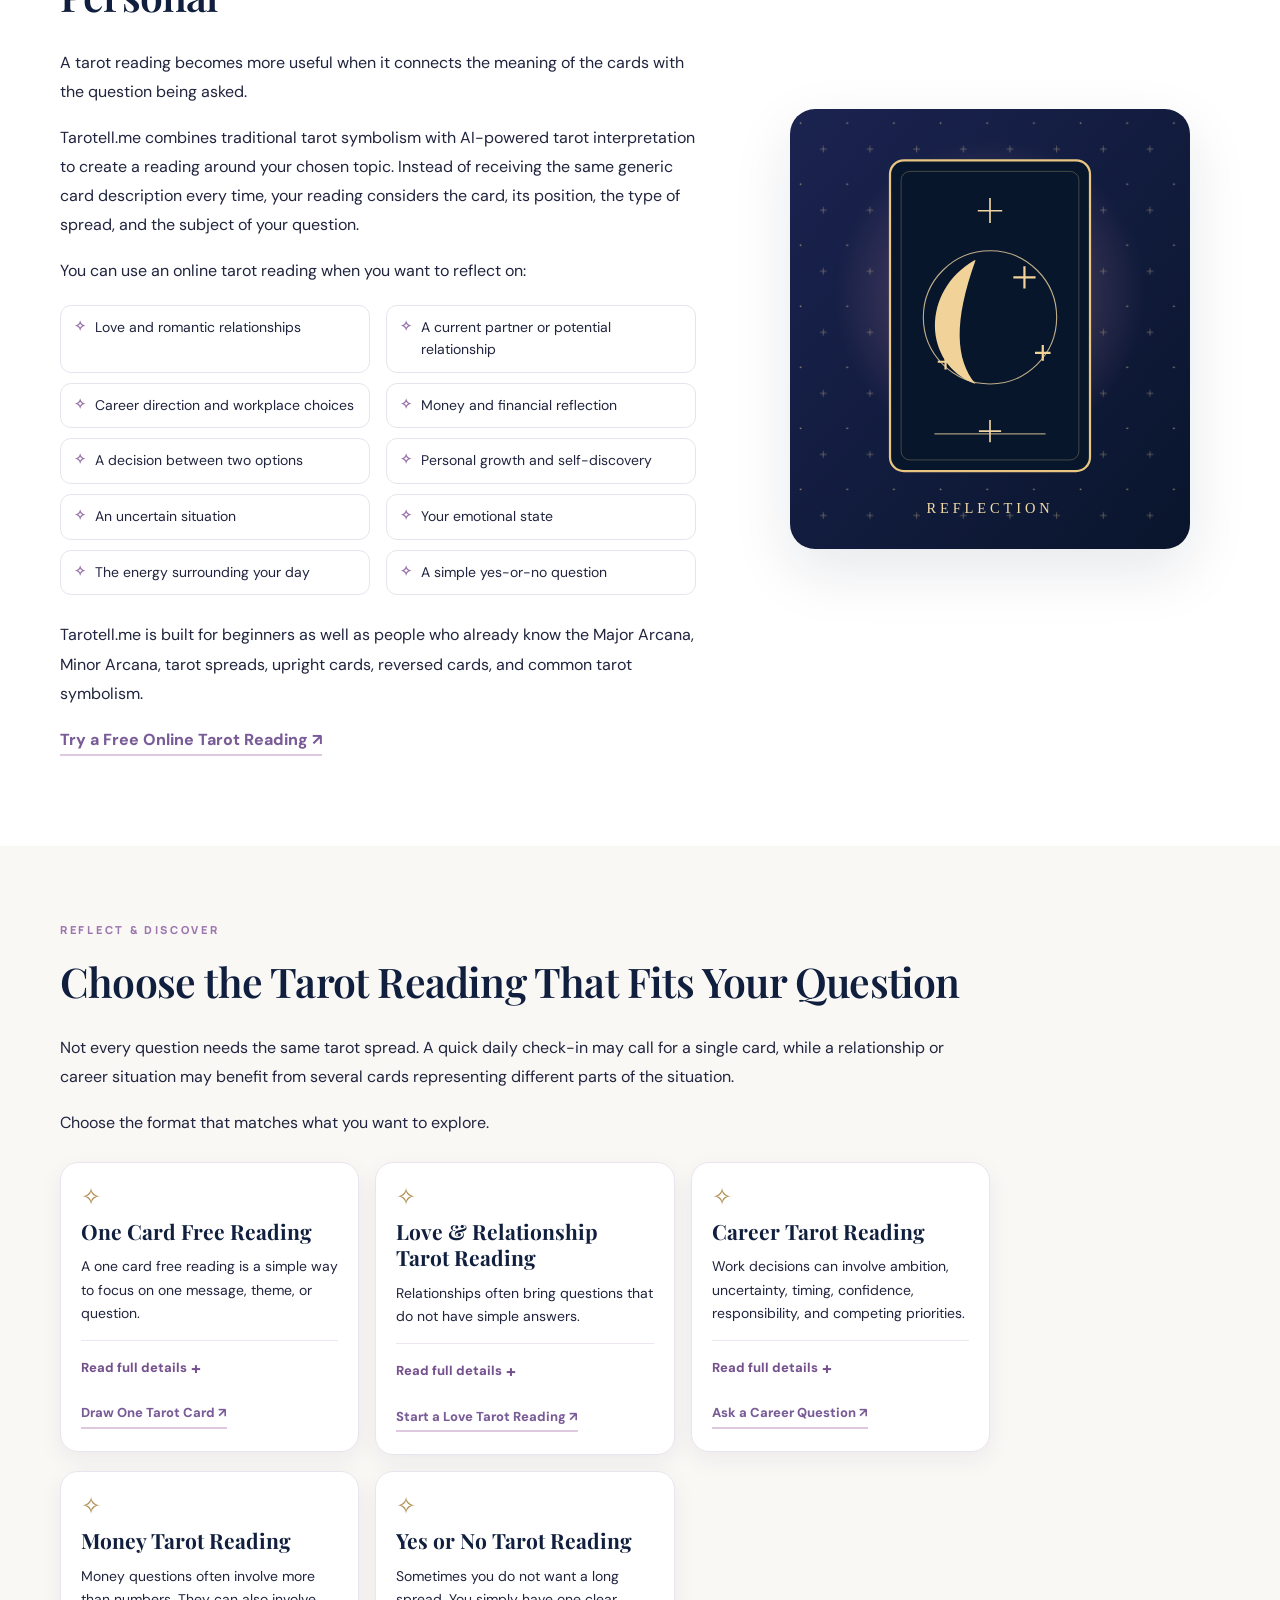
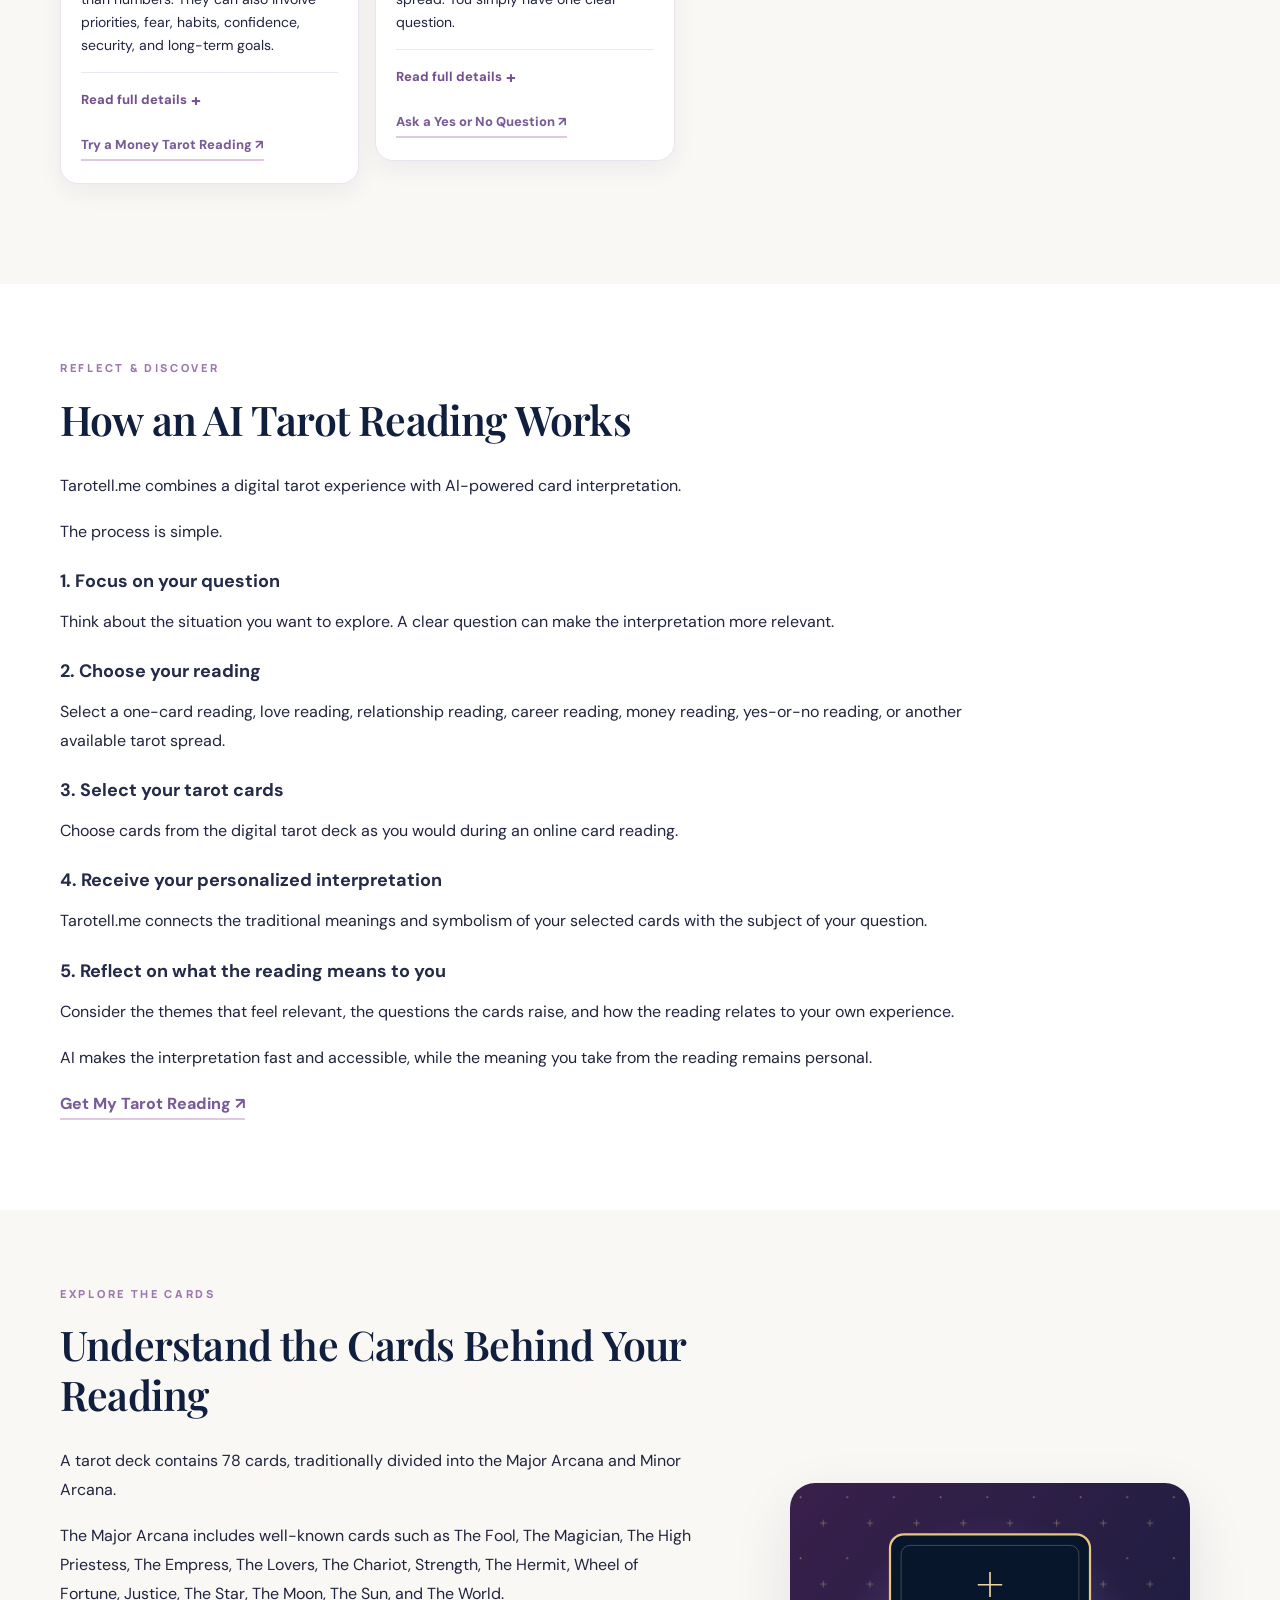
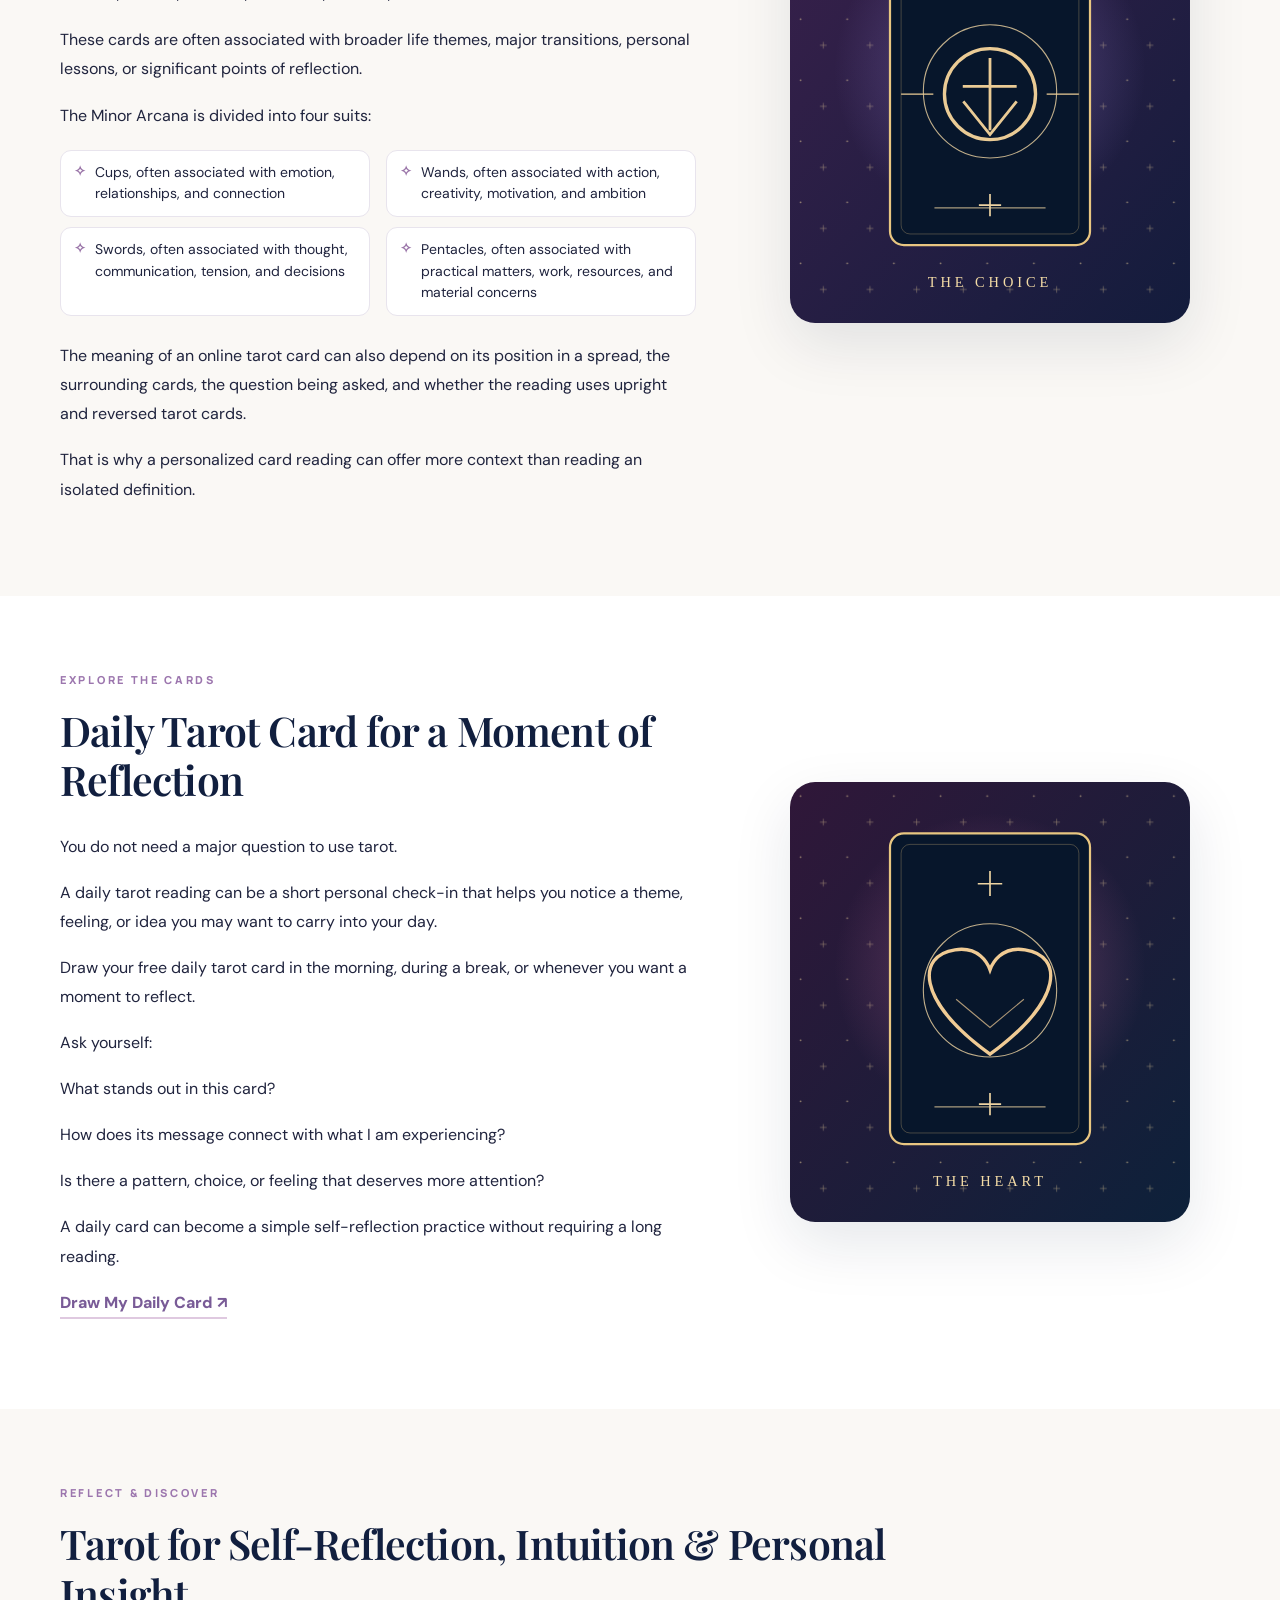
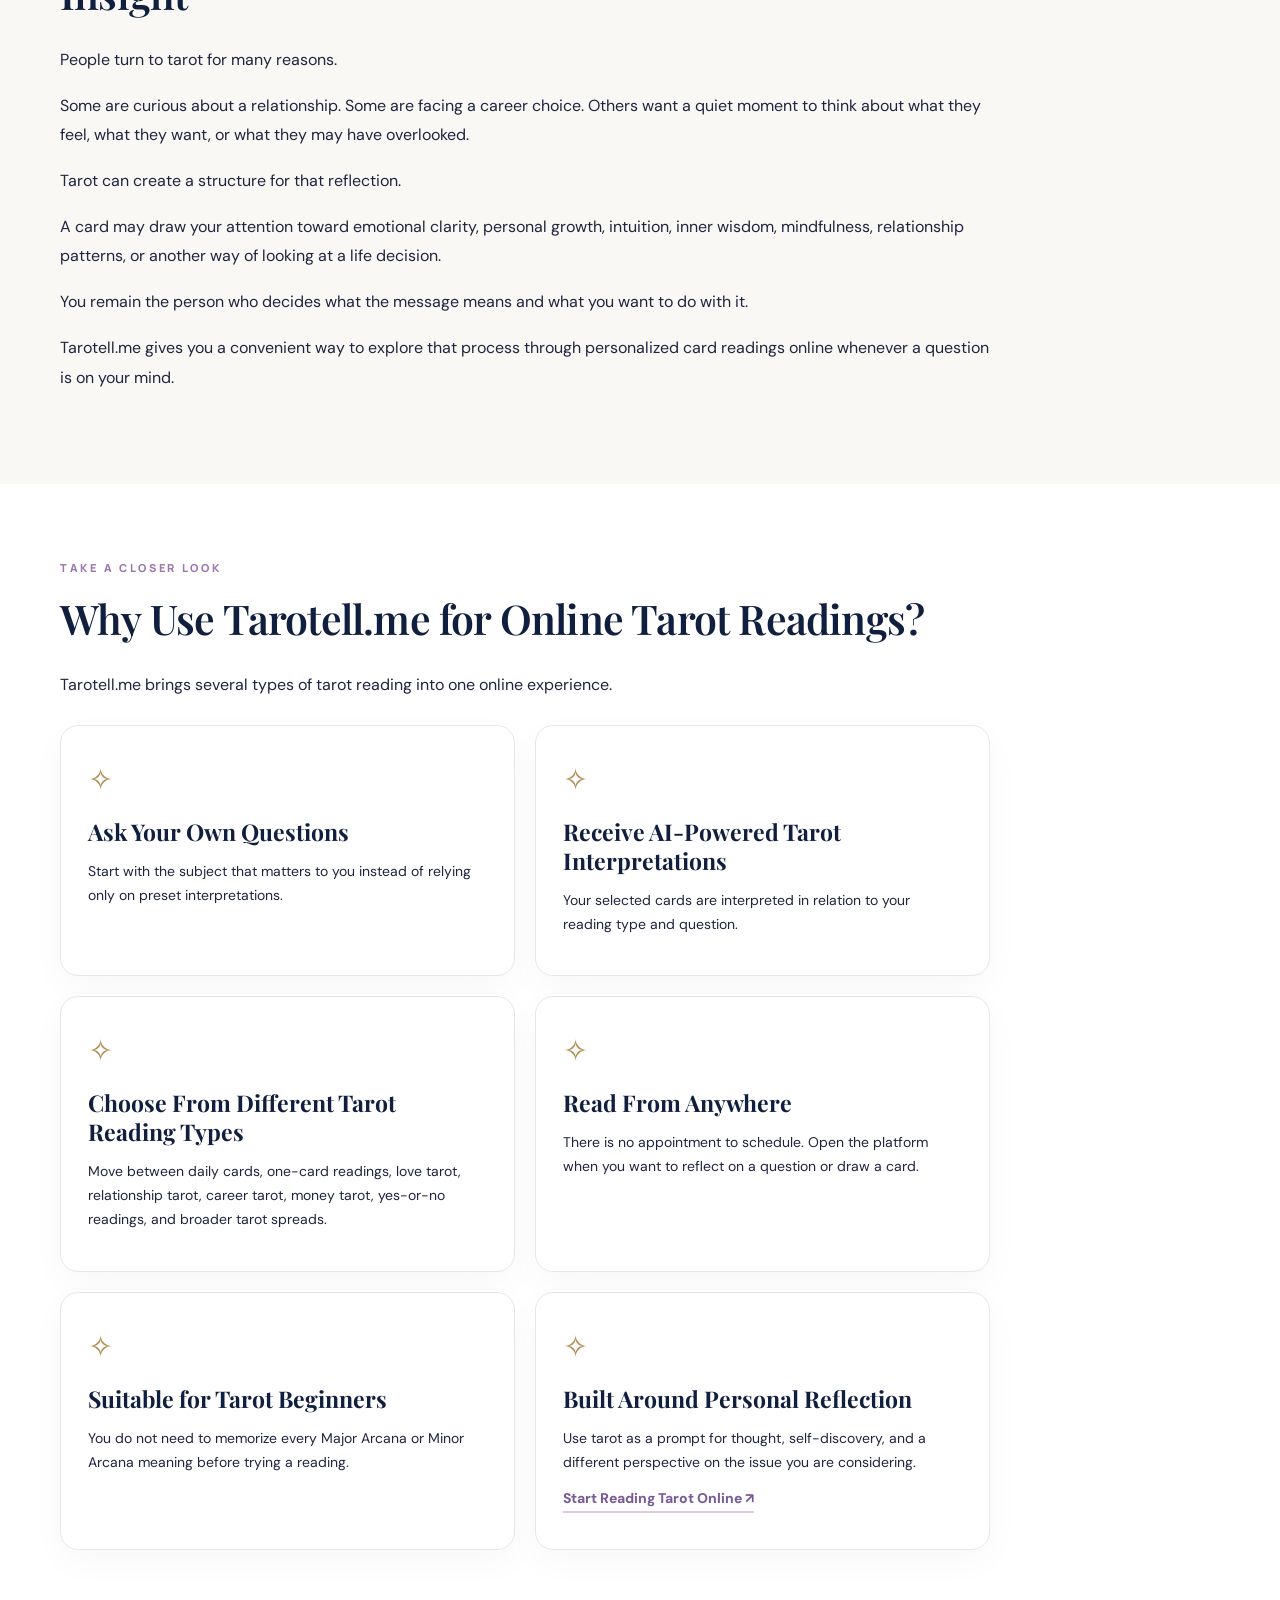
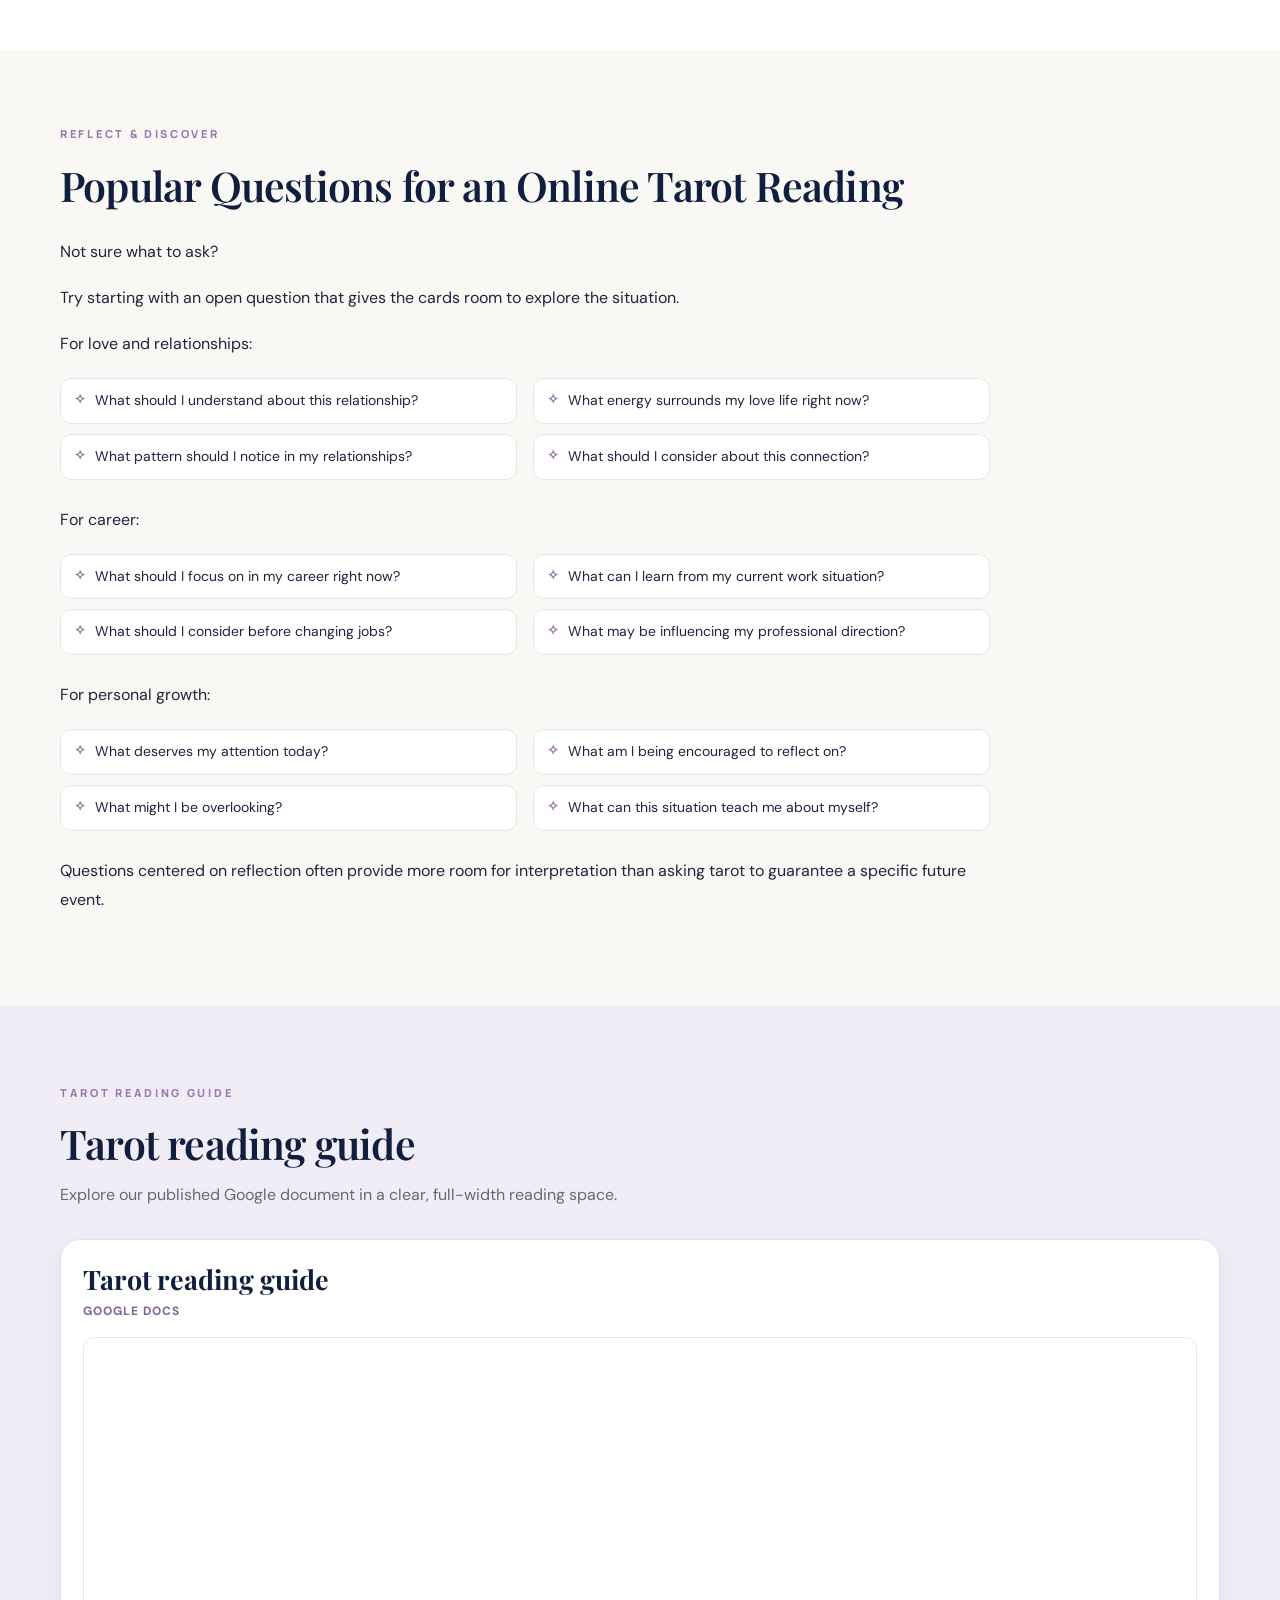
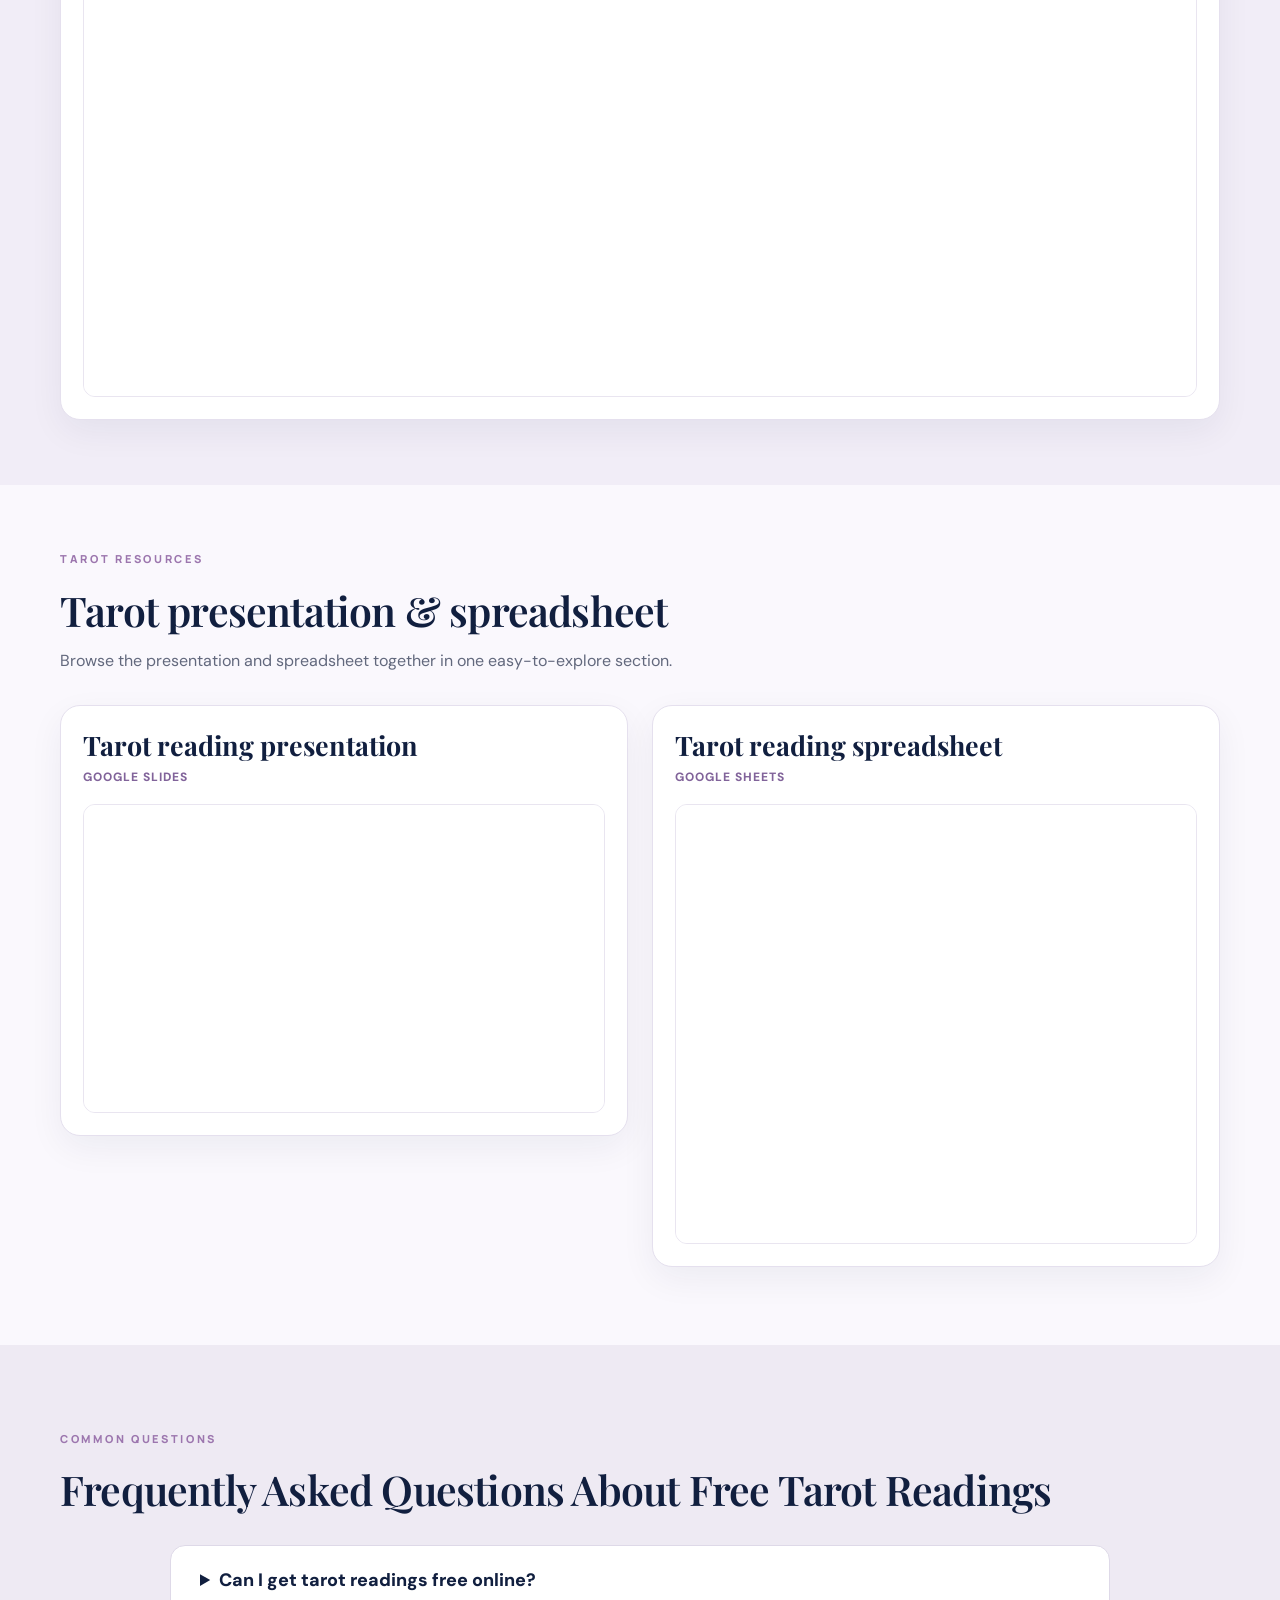
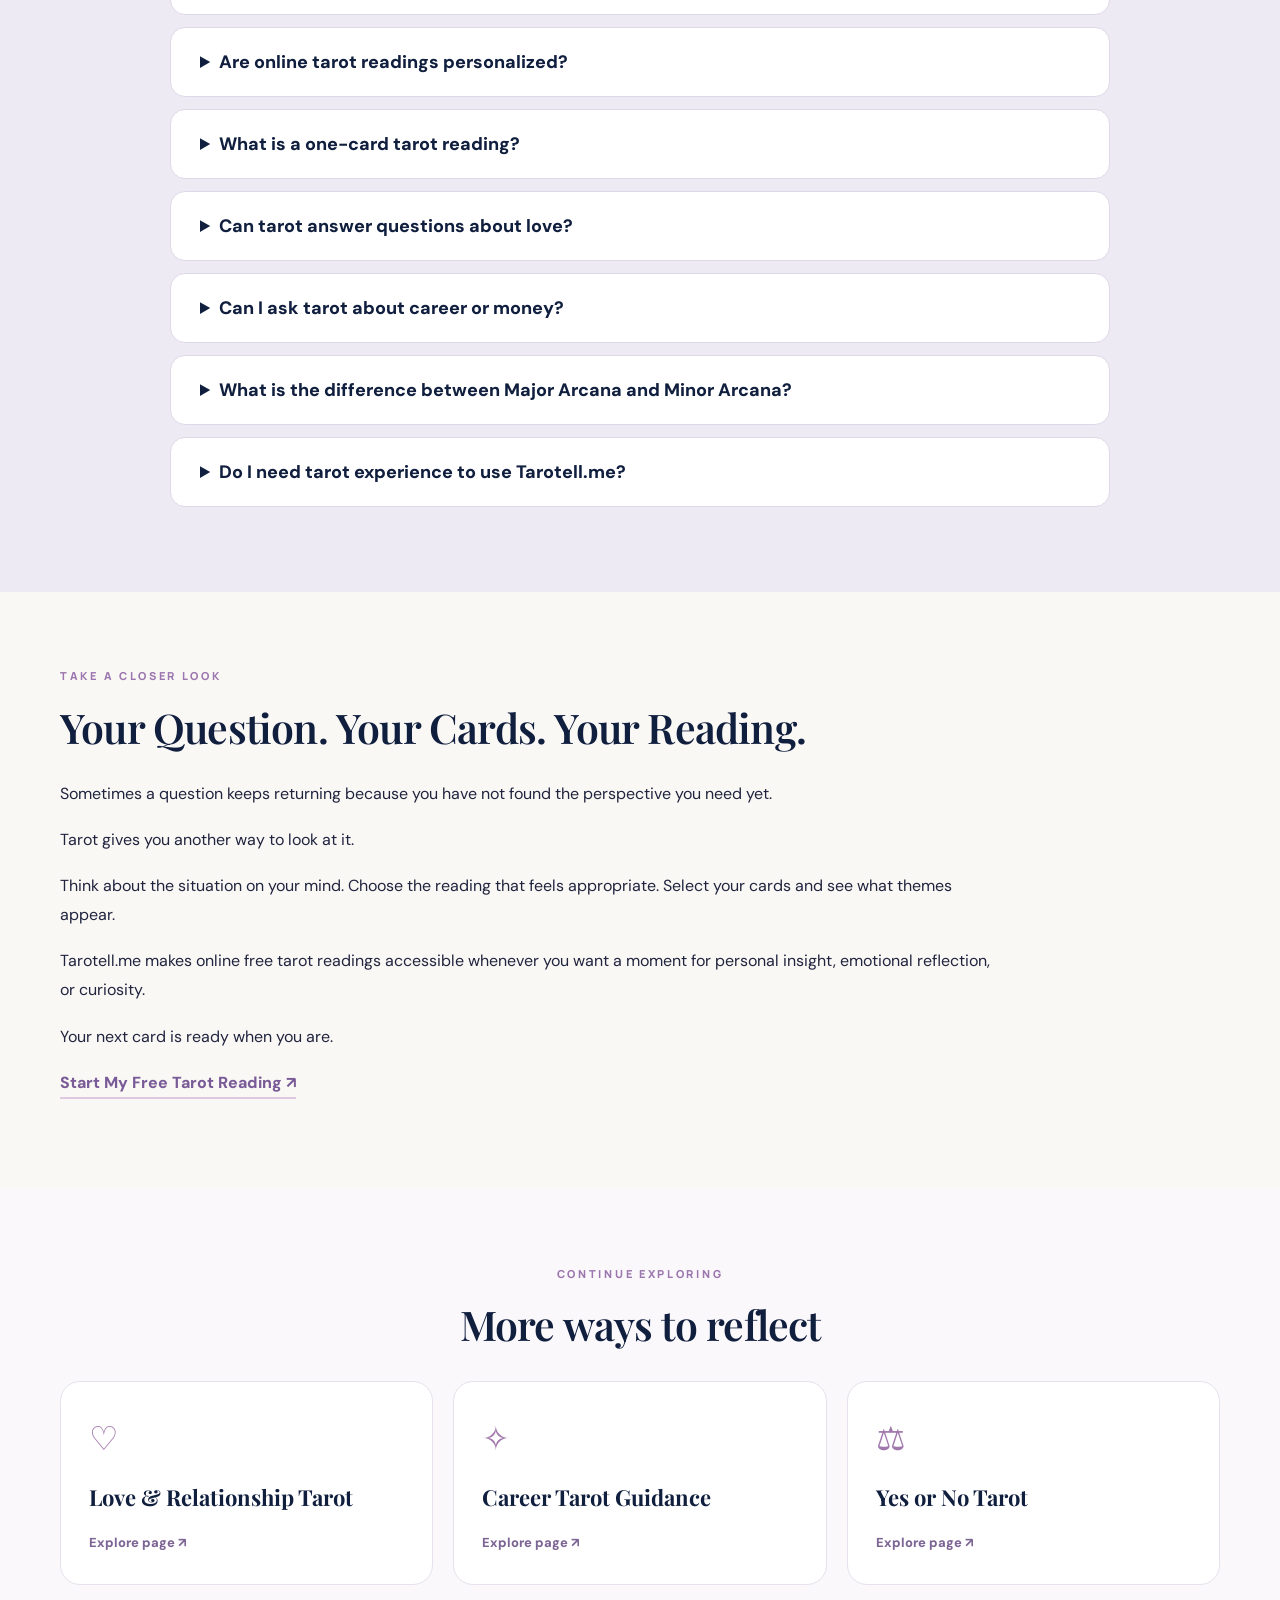
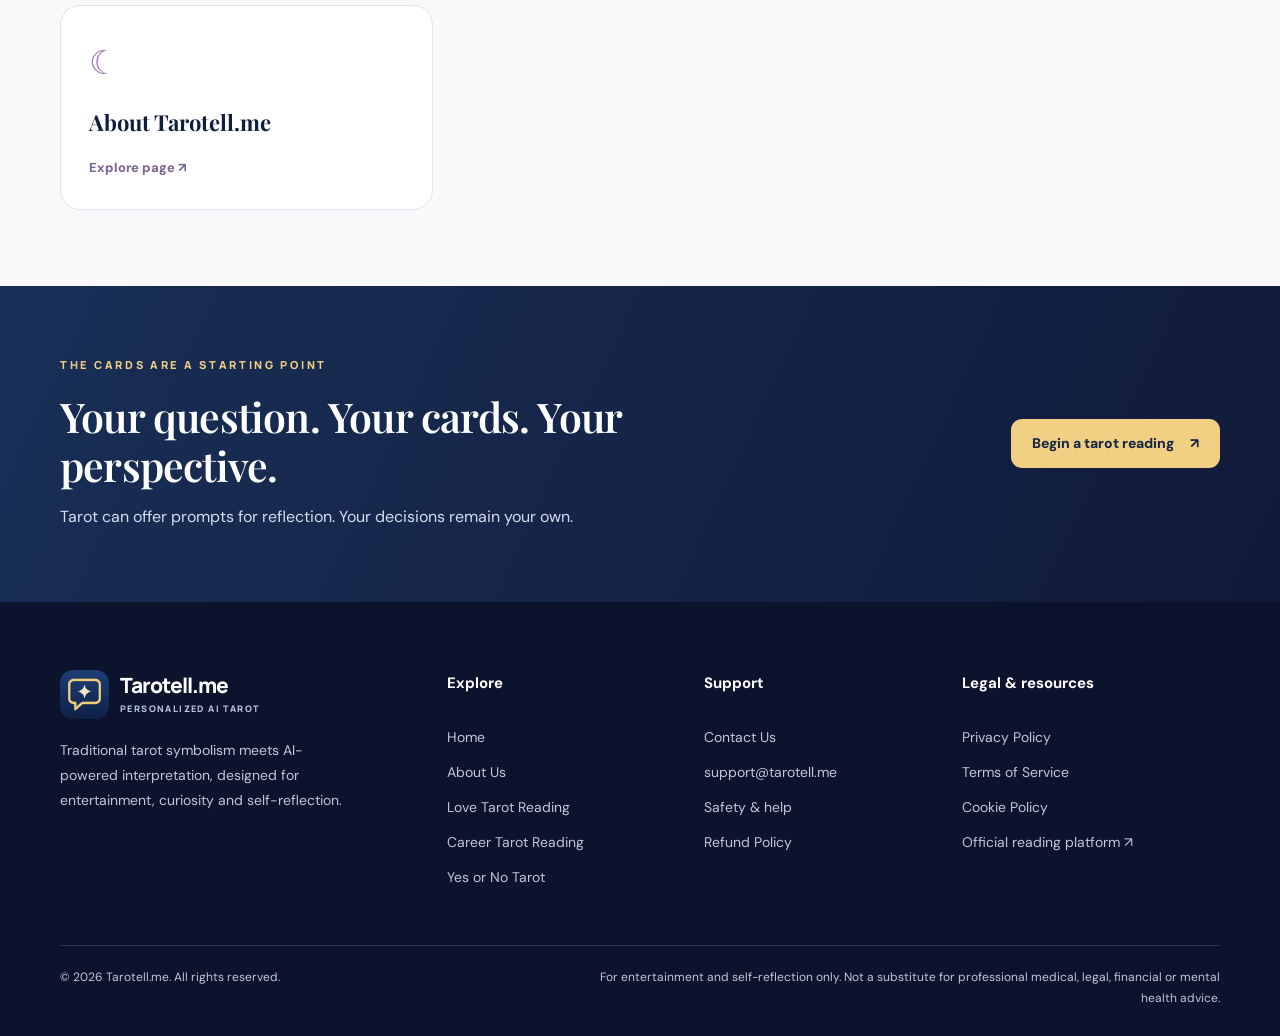
==== commit 25c68b32: "Add files via upload" ====
--- a/index.html
+++ b/index.html
@@ -1,2 +1,3 @@
 <!DOCTYPE html>
-<html lang="en"><head><meta charset="utf-8"/><meta content="width=device-width,initial-scale=1" name="viewport"/><title>Tarot Readings Free Online | AI Tarot Reading | Tarotell.me</title><meta content="Get tarot readings free online with Tarotell.me. Ask about love, relationships, career, money, or daily life with personalized AI tarot card readings." name="description"/><meta content="index,follow" name="robots"/><meta content="#101c38" name="theme-color"/><meta content="website" property="og:type"/><meta content="Tarot Readings Free Online | AI Tarot Reading | Tarotell.me" property="og:title"/><meta content="Get tarot readings free online with Tarotell.me. Ask about love, relationships, career, money, or daily life with personalized AI tarot card readings." property="og:description"/><link href="assets/images/tarotell-logo.png" rel="icon" type="image/png"/><link href="assets/css/styles.css" rel="stylesheet"/><script defer="" src="assets/js/site.js"></script><script type="application/ld+json">{"@context": "https://schema.org", "@type": "Organization", "name": "Tarotell.me", "url": "https://tarotell.me/", "email": "support@tarotell.me", "description": "AI tarot reading platform for self-reflection and entertainment."}</script></head><body><a class="skip" href="#main">Skip to content</a><div class="topline"><div class="container"><span>✦   A space for questions, cards &amp; reflection</span><a href="https://tarotell.me/" rel="noopener" target="_blank">Open the Tarotell reading app ↗</a></div></div><header class="header"><div class="container header-inner"><a aria-label="Tarotell home" class="brand" href="index.html"><img alt="Tarotell logo" height="50" src="assets/images/tarotell-logo.png" width="50"/><span><strong>Tarotell.me</strong><small>READ • REFLECT • DISCOVER</small></span></a><button aria-controls="nav" aria-expanded="false" aria-label="Open navigation" class="menu" type="button"><span></span><span></span><span></span></button><nav aria-label="Main navigation" class="nav" id="nav"><a aria-current="page" class="current" href="index.html">Home</a><a href="about-us.html">About Us</a><a href="love-tarot-reading/index.html">Love Tarot</a><a href="career-tarot-reading/index.html">Career Tarot</a><a href="yes-no-tarot-reading/index.html">Yes or No Tarot</a><a href="contact-us.html">Contact Us</a><a class="nav-cta" href="https://tarotell.me/" rel="noopener" target="_blank">Start a reading <span aria-hidden="true">↗</span></a></nav></div></header><main id="main"><section class="hero hero-home"><div class="container hero-grid"><div class="hero-content"><span class="eyebrow">✧   FREE ONLINE TAROT • PERSONAL REFLECTION</span><h1>Tarot Readings Free Online for Love, Career, Money &amp; Everyday Questions</h1><p class="hero-lead">A calm place to explore the question on your mind. Choose a reading style, draw the cards, and consider what their symbolism brings into focus.</p><div class="hero-buttons"><a class="btn btn-gold" href="https://tarotell.me/" rel="noopener" target="_blank">Start your reading <span>↗</span></a><a class="btn btn-outline" href="about-us.html">About Tarotell</a></div><p class="hero-note">✦   Tarot as a tool for perspective—not a guarantee of future outcomes.</p></div><div class="hero-art"><div class="halo"></div><div class="hero-frame"><img alt="Starry celestial Tarotell scene" class="hero-site-photo" loading="eager" onerror="this.onerror=null;this.src='assets/images/insight-tarot.svg';" src="https://static.tarotell.me/web/640/hero/dream-tall.jpg"/></div><span class="hero-orbit hero-orbit-one">✧</span><span class="hero-orbit hero-orbit-two">✦</span></div></div></section><section class="opening"><div class="container"><span class="eyebrow">ABOUT THE READING</span><div class="opening-grid"><h2>Your cards, your perspective</h2><div class="opening-text"><p>Looking for tarot readings free online that feel personal to the question on your mind?</p><p>Tarotell.me offers personalized AI tarot readings designed to help you reflect on love, relationships, career choices, money concerns, personal growth, and everyday decisions. Ask your question, select your tarot cards, and receive an interpretation based on the cards you draw and the context you provide.</p><p>You can choose a quick one-card reading, explore a deeper tarot spread, ask a yes-or-no question, or receive guidance focused on a specific area of life.</p><p>Your cards may not make decisions for you, but they can give you a fresh way to look at your situation, emotions, choices, and possible paths forward.</p><p class="inline-action"><a class="text-cta" href="https://tarotell.me/" rel="noopener" target="_blank">Start Your Free Tarot Reading <span>↗</span></a></p><p>No complicated setup. Choose your reading, focus on your question, and begin.</p></div></div></div></section><section class="reading-section light" id="section-1"><div class="container"><div class="section-grid"><div class="section-text"><span class="eyebrow">EXPLORE THE CARDS</span><h2>Free Online Tarot Readings Made Personal</h2><div class="section-prose"><p>A tarot reading becomes more useful when it connects the meaning of the cards with the question being asked.</p><p>Tarotell.me combines traditional tarot symbolism with AI-powered tarot interpretation to create a reading around your chosen topic. Instead of receiving the same generic card description every time, your reading considers the card, its position, the type of spread, and the subject of your question.</p><p>You can use an online tarot reading when you want to reflect on:</p><ul class="check-grid"><li>Love and romantic relationships</li><li>A current partner or potential relationship</li><li>Career direction and workplace choices</li><li>Money and financial reflection</li><li>A decision between two options</li><li>Personal growth and self-discovery</li><li>An uncertain situation</li><li>Your emotional state</li><li>The energy surrounding your day</li><li>A simple yes-or-no question</li></ul><p>Tarotell.me is built for beginners as well as people who already know the Major Arcana, Minor Arcana, tarot spreads, upright cards, reversed cards, and common tarot symbolism.</p><p class="inline-action"><a class="text-cta" href="https://tarotell.me/" rel="noopener" target="_blank">Try a Free Online Tarot Reading <span>↗</span></a></p></div></div><div class="section-visual"><img alt="Tarot illustration for Free Online Tarot Readings Made Personal" loading="lazy" src="assets/images/insight-tarot.svg"/></div></div></div></section><section class="reading-section muted" id="section-2"><div class="container"><div class="section-text"><span class="eyebrow">REFLECT &amp; DISCOVER</span><h2>Choose the Tarot Reading That Fits Your Question</h2><div class="section-prose"><p>Not every question needs the same tarot spread. A quick daily check-in may call for a single card, while a relationship or career situation may benefit from several cards representing different parts of the situation.</p><p>Choose the format that matches what you want to explore.</p></div><div class="subtopic-grid"><article class="subtopic"><span class="star">✧</span><h3>One Card Free Reading</h3><p>A one card free reading is a simple way to focus on one message, theme, or question.</p><p>Draw a single online tarot card and consider how its imagery, symbolism, suit, or Major Arcana meaning connects with your current situation.</p><p>A one-card tarot reading can work well for questions such as:</p><ul class="check-grid"><li>What should I pay attention to today?</li><li>What energy surrounds this situation?</li><li>What should I reflect on before making this choice?</li><li>What may be influencing my feelings right now?</li></ul><p>It is also a useful option if you are new to tarot and want an easy place to begin.</p><p class="inline-action"><a class="text-cta" href="https://tarotell.me/" rel="noopener" target="_blank">Draw One Tarot Card <span>↗</span></a></p></article><article class="subtopic"><span class="star">✧</span><h3>Love &amp; Relationship Tarot Reading</h3><p>Relationships often bring questions that do not have simple answers.</p><p>A love tarot reading can help you reflect on attraction, communication, emotional patterns, uncertainty, connection, boundaries, or the direction of a relationship.</p><p>You may want to ask about a current relationship, someone you are interested in, a past connection, or what you can learn from your own feelings.</p><p>Relationship tarot may help you consider questions such as:</p><ul class="check-grid"><li>What is shaping this connection?</li><li>What should I understand about my current relationship?</li><li>What am I bringing into this relationship?</li><li>What pattern may need more attention?</li><li>What should I consider before taking the next step?</li></ul><p>The cards can offer another perspective on a relationship, but your choices, communication, and boundaries remain your own.</p><p class="inline-action"><a class="text-cta" href="https://tarotell.me/" rel="noopener" target="_blank">Start a Love Tarot Reading <span>↗</span></a></p></article><article class="subtopic"><span class="star">✧</span><h3>Career Tarot Reading</h3><p>Work decisions can involve ambition, uncertainty, timing, confidence, responsibility, and competing priorities.</p><p>A career tarot reading gives you a structured way to reflect on your professional situation. You can ask about a job opportunity, career change, promotion, workplace challenge, project, or choice between different directions.</p><p>Your reading may focus on the influences around your current position, what deserves closer attention, and what a particular card suggests for reflection.</p><p>Use career tarot as a tool for personal insight rather than a substitute for professional, financial, or employment advice.</p><p class="inline-action"><a class="text-cta" href="https://tarotell.me/" rel="noopener" target="_blank">Ask a Career Question <span>↗</span></a></p></article><article class="subtopic"><span class="star">✧</span><h3>Money Tarot Reading</h3><p>Money questions often involve more than numbers. They can also involve priorities, fear, habits, confidence, security, and long-term goals.</p><p>A money tarot reading can help you think through the personal side of a financial situation.</p><p>You might explore your attitude toward money, a choice you are weighing, or the concerns influencing a financial decision.</p><p>Tarot should not replace qualified financial advice or factual research. It can instead serve as a prompt for self-reflection before you decide what action makes sense for you.</p><p class="inline-action"><a class="text-cta" href="https://tarotell.me/" rel="noopener" target="_blank">Try a Money Tarot Reading <span>↗</span></a></p></article><article class="subtopic"><span class="star">✧</span><h3>Yes or No Tarot Reading</h3><p>Sometimes you do not want a long spread. You simply have one clear question.</p><p>A yes or no tarot reading offers a quick tarot-based perspective for questions with two possible directions.</p><p>Focus on a specific question, draw your card, and read the interpretation in context. If the result feels uncertain, consider what the symbolism may be asking you to examine rather than treating it as a guaranteed prediction.</p><p class="inline-action"><a class="text-cta" href="https://tarotell.me/yes-or-no-tarot" rel="noopener" target="_blank">Ask a Yes or No Question <span>↗</span></a></p></article></div></div></div></section><section class="reading-section light" id="section-3"><div class="container"><div class="section-text"><span class="eyebrow">REFLECT &amp; DISCOVER</span><h2>How an AI Tarot Reading Works</h2><div class="section-prose"><p>Tarotell.me combines a digital tarot experience with AI-powered card interpretation.</p><p>The process is simple.</p><h4>1. Focus on your question</h4><p>Think about the situation you want to explore. A clear question can make the interpretation more relevant.</p><h4>2. Choose your reading</h4><p>Select a one-card reading, love reading, relationship reading, career reading, money reading, yes-or-no reading, or another available tarot spread.</p><h4>3. Select your tarot cards</h4><p>Choose cards from the digital tarot deck as you would during an online card reading.</p><h4>4. Receive your personalized interpretation</h4><p>Tarotell.me connects the traditional meanings and symbolism of your selected cards with the subject of your question.</p><h4>5. Reflect on what the reading means to you</h4><p>Consider the themes that feel relevant, the questions the cards raise, and how the reading relates to your own experience.</p><p>AI makes the interpretation fast and accessible, while the meaning you take from the reading remains personal.</p><p class="inline-action"><a class="text-cta" href="https://tarotell.me/" rel="noopener" target="_blank">Get My Tarot Reading <span>↗</span></a></p></div></div></div></section><section class="reading-section muted" id="section-4"><div class="container"><div class="section-grid"><div class="section-text"><span class="eyebrow">EXPLORE THE CARDS</span><h2>Understand the Cards Behind Your Reading</h2><div class="section-prose"><p>A tarot deck contains 78 cards, traditionally divided into the Major Arcana and Minor Arcana.</p><p>The Major Arcana includes well-known cards such as The Fool, The Magician, The High Priestess, The Empress, The Lovers, The Chariot, Strength, The Hermit, Wheel of Fortune, Justice, The Star, The Moon, The Sun, and The World.</p><p>These cards are often associated with broader life themes, major transitions, personal lessons, or significant points of reflection.</p><p>The Minor Arcana is divided into four suits:</p><ul class="check-grid"><li>Cups, often associated with emotion, relationships, and connection</li><li>Wands, often associated with action, creativity, motivation, and ambition</li><li>Swords, often associated with thought, communication, tension, and decisions</li><li>Pentacles, often associated with practical matters, work, resources, and material concerns</li></ul><p>The meaning of an online tarot card can also depend on its position in a spread, the surrounding cards, the question being asked, and whether the reading uses upright and reversed tarot cards.</p><p>That is why a personalized card reading can offer more context than reading an isolated definition.</p></div></div><div class="section-visual"><img alt="Tarot illustration for Understand the Cards Behind Your Reading" loading="lazy" src="assets/images/yesno-tarot.svg"/></div></div></div></section><section class="reading-section light" id="section-5"><div class="container"><div class="section-grid"><div class="section-text"><span class="eyebrow">EXPLORE THE CARDS</span><h2>Daily Tarot Card for a Moment of Reflection</h2><div class="section-prose"><p>You do not need a major question to use tarot.</p><p>A daily tarot reading can be a short personal check-in that helps you notice a theme, feeling, or idea you may want to carry into your day.</p><p>Draw your free daily tarot card in the morning, during a break, or whenever you want a moment to reflect.</p><p>Ask yourself:</p><p>What stands out in this card?</p><p>How does its message connect with what I am experiencing?</p><p>Is there a pattern, choice, or feeling that deserves more attention?</p><p>A daily card can become a simple self-reflection practice without requiring a long reading.</p><p class="inline-action"><a class="text-cta" href="https://tarotell.me/" rel="noopener" target="_blank">Draw My Daily Card <span>↗</span></a></p></div></div><div class="section-visual"><img alt="Tarot illustration for Daily Tarot Card for a Moment of Reflection" loading="lazy" src="assets/images/love-tarot.svg"/></div></div></div></section><section class="reading-section muted" id="section-6"><div class="container"><div class="section-text"><span class="eyebrow">REFLECT &amp; DISCOVER</span><h2>Tarot for Self-Reflection, Intuition &amp; Personal Insight</h2><div class="section-prose"><p>People turn to tarot for many reasons.</p><p>Some are curious about a relationship. Some are facing a career choice. Others want a quiet moment to think about what they feel, what they want, or what they may have overlooked.</p><p>Tarot can create a structure for that reflection.</p><p>A card may draw your attention toward emotional clarity, personal growth, intuition, inner wisdom, mindfulness, relationship patterns, or another way of looking at a life decision.</p><p>You remain the person who decides what the message means and what you want to do with it.</p><p>Tarotell.me gives you a convenient way to explore that process through personalized card readings online whenever a question is on your mind.</p></div></div></div></section><section class="reading-section light" id="section-7"><div class="container"><div class="section-text"><span class="eyebrow">TAKE A CLOSER LOOK</span><h2>Why Use Tarotell.me for Online Tarot Readings?</h2><div class="section-prose"><p>Tarotell.me brings several types of tarot reading into one online experience.</p></div><div class="subtopic-grid"><article class="subtopic"><span class="star">✧</span><h3>Ask Your Own Questions</h3><p>Start with the subject that matters to you instead of relying only on preset interpretations.</p></article><article class="subtopic"><span class="star">✧</span><h3>Receive AI-Powered Tarot Interpretations</h3><p>Your selected cards are interpreted in relation to your reading type and question.</p></article><article class="subtopic"><span class="star">✧</span><h3>Choose From Different Tarot Reading Types</h3><p>Move between daily cards, one-card readings, love tarot, relationship tarot, career tarot, money tarot, yes-or-no readings, and broader tarot spreads.</p></article><article class="subtopic"><span class="star">✧</span><h3>Read From Anywhere</h3><p>There is no appointment to schedule. Open the platform when you want to reflect on a question or draw a card.</p></article><article class="subtopic"><span class="star">✧</span><h3>Suitable for Tarot Beginners</h3><p>You do not need to memorize every Major Arcana or Minor Arcana meaning before trying a reading.</p></article><article class="subtopic"><span class="star">✧</span><h3>Built Around Personal Reflection</h3><p>Use tarot as a prompt for thought, self-discovery, and a different perspective on the issue you are considering.</p><p class="inline-action"><a class="text-cta" href="https://tarotell.me/" rel="noopener" target="_blank">Start Reading Tarot Online <span>↗</span></a></p></article></div></div></div></section><section class="reading-section muted" id="section-8"><div class="container"><div class="section-text"><span class="eyebrow">REFLECT &amp; DISCOVER</span><h2>Popular Questions for an Online Tarot Reading</h2><div class="section-prose"><p>Not sure what to ask?</p><p>Try starting with an open question that gives the cards room to explore the situation.</p><p>For love and relationships:</p><ul class="check-grid"><li>What should I understand about this relationship?</li><li>What energy surrounds my love life right now?</li><li>What pattern should I notice in my relationships?</li><li>What should I consider about this connection?</li></ul><p>For career:</p><ul class="check-grid"><li>What should I focus on in my career right now?</li><li>What can I learn from my current work situation?</li><li>What should I consider before changing jobs?</li><li>What may be influencing my professional direction?</li></ul><p>For personal growth:</p><ul class="check-grid"><li>What deserves my attention today?</li><li>What am I being encouraged to reflect on?</li><li>What might I be overlooking?</li><li>What can this situation teach me about myself?</li></ul><p>Questions centered on reflection often provide more room for interpretation than asking tarot to guarantee a specific future event.</p></div></div></div></section><section class="faq-section" id="faqs"><div class="container"><span class="eyebrow">COMMON QUESTIONS</span><h2>Frequently Asked Questions About Free Tarot Readings</h2><div class="faq-grid"><details class="faq"><summary>Can I get tarot readings free online?</summary><p>Yes. Tarotell.me provides free online tarot reading experiences, including options such as daily tarot cards and personalized card readings. Choose the available reading that matches the question you want to explore.</p></details><details class="faq"><summary>Are online tarot readings personalized?</summary><p>Tarotell.me uses your selected cards, reading format, and question to provide a personalized AI tarot interpretation rather than relying only on a single generic card definition.</p></details><details class="faq"><summary>What is a one-card tarot reading?</summary><p>A one-card tarot reading uses a single tarot card to explore one question, theme, or point of reflection. It is one of the simplest tarot formats and can work well for daily readings and beginners.</p></details><details class="faq"><summary>Can tarot answer questions about love?</summary><p>Love and relationship tarot readings can help you reflect on emotions, communication, relationship patterns, attraction, uncertainty, and your own perspective. They should not be treated as proof of another person's private thoughts or feelings.</p></details><details class="faq"><summary>Can I ask tarot about career or money?</summary><p>Yes. You can use career and money tarot readings for reflection around work, goals, priorities, choices, or concerns. Tarot is not a replacement for professional financial, legal, career, or employment advice.</p></details><details class="faq"><summary>What is the difference between Major Arcana and Minor Arcana?</summary><p>The Major Arcana contains cards commonly linked with larger life themes and significant experiences. The Minor Arcana contains four suits, Cups, Wands, Swords, and Pentacles, that often relate to everyday emotions, actions, thoughts, relationships, work, and practical matters.</p></details><details class="faq"><summary>Do I need tarot experience to use Tarotell.me?</summary><p>No. Beginners can select a card and receive an interpretation without already knowing every tarot card meaning. People familiar with tarot can also use the platform to explore specific cards, spreads, symbolism, and combinations.</p></details></div></div></section><section class="reading-section muted" id="section-10"><div class="container"><div class="section-text"><span class="eyebrow">TAKE A CLOSER LOOK</span><h2>Your Question. Your Cards. Your Reading.</h2><div class="section-prose"><p>Sometimes a question keeps returning because you have not found the perspective you need yet.</p><p>Tarot gives you another way to look at it.</p><p>Think about the situation on your mind. Choose the reading that feels appropriate. Select your cards and see what themes appear.</p><p>Tarotell.me makes online free tarot readings accessible whenever you want a moment for personal insight, emotional reflection, or curiosity.</p><p>Your next card is ready when you are.</p><p class="inline-action"><a class="text-cta" href="https://tarotell.me/" rel="noopener" target="_blank">Start My Free Tarot Reading <span>↗</span></a></p></div></div></div></section><section class="related"><div class="container"><div class="related-head"><span class="eyebrow">CONTINUE EXPLORING</span><h2>More ways to reflect</h2></div><div class="related-grid"><a class="related-card" href="love-tarot-reading/index.html"><span class="related-icon">♡</span><h3>Love &amp; Relationship Tarot</h3><span class="readmore">Explore page ↗</span></a><a class="related-card" href="career-tarot-reading/index.html"><span class="related-icon">✧</span><h3>Career Tarot Guidance</h3><span class="readmore">Explore page ↗</span></a><a class="related-card" href="yes-no-tarot-reading/index.html"><span class="related-icon">⚖</span><h3>Yes or No Tarot</h3><span class="readmore">Explore page ↗</span></a><a class="related-card" href="about-us.html"><span class="related-icon">☾</span><h3>About Tarotell.me</h3><span class="readmore">Explore page ↗</span></a></div></div></section></main><section class="cta"><div class="container cta-inner"><div><span class="eyebrow">THE CARDS ARE A STARTING POINT</span><h2>Your question. Your cards. Your perspective.</h2><p>Tarot can offer prompts for reflection. Your decisions remain your own.</p></div><a class="btn btn-gold" href="https://tarotell.me/" rel="noopener" target="_blank">Begin a tarot reading <span>↗</span></a></div></section><footer class="footer"><div class="container footer-grid"><div class="footer-about"><a class="brand brand-footer" href="index.html"><img alt="" height="48" src="assets/images/tarotell-logo.png" width="48"/><span><strong>Tarotell.me</strong><small>PERSONALIZED AI TAROT</small></span></a><p>Traditional tarot symbolism meets AI-powered interpretation, designed for entertainment, curiosity and self-reflection.</p></div><div><h3>Explore</h3><a href="index.html">Home</a><a href="about-us.html">About Us</a><a href="love-tarot-reading/index.html">Love Tarot Reading</a><a href="career-tarot-reading/index.html">Career Tarot Reading</a><a href="yes-no-tarot-reading/index.html">Yes or No Tarot</a></div><div><h3>Support</h3><a href="contact-us.html">Contact Us</a><a href="mailto:support@tarotell.me">support@tarotell.me</a><a href="https://tarotell.me/safety" rel="noopener" target="_blank">Safety &amp; help</a><a href="https://tarotell.me/refund-policy" rel="noopener" target="_blank">Refund Policy</a></div><div><h3>Legal &amp; resources</h3><a href="https://tarotell.me/privacy-policy" rel="noopener" target="_blank">Privacy Policy</a><a href="https://tarotell.me/terms-of-service" rel="noopener" target="_blank">Terms of Service</a><a href="https://tarotell.me/cookie-policy" rel="noopener" target="_blank">Cookie Policy</a><a href="https://tarotell.me/" rel="noopener" target="_blank">Official reading platform ↗</a></div></div><div class="container copyright"><p>© 2026 Tarotell.me. All rights reserved.</p><p>For entertainment and self-reflection only. Not a substitute for professional medical, legal, financial or mental health advice.</p></div></footer></body></html>+
+<html lang="en"><head><meta charset="utf-8"/><meta content="width=device-width,initial-scale=1" name="viewport"/><title>Tarot Readings Free Online | AI Tarot Reading | Tarotell.me</title><meta content="Get tarot readings free online with Tarotell.me. Ask about love, relationships, career, money, or daily life with personalized AI tarot card readings." name="description"/><meta content="index,follow" name="robots"/><meta content="#101c38" name="theme-color"/><meta content="website" property="og:type"/><meta content="Tarot Readings Free Online | AI Tarot Reading | Tarotell.me" property="og:title"/><meta content="Get tarot readings free online with Tarotell.me. Ask about love, relationships, career, money, or daily life with personalized AI tarot card readings." property="og:description"/><link href="assets/images/tarotell-logo.png" rel="icon" type="image/png"/><link href="assets/css/styles.css" rel="stylesheet"/><script defer="" src="assets/js/site.js"></script><script type="application/ld+json">{"@context": "https://schema.org", "@type": "Organization", "name": "Tarotell.me", "url": "https://tarotell.me/", "email": "support@tarotell.me", "description": "AI tarot reading platform for self-reflection and entertainment."}</script></head><body><a class="skip" href="#main">Skip to content</a><div class="topline"><div class="container"><span>✦   A space for questions, cards &amp; reflection</span><a href="https://tarotell.me/" rel="noopener" target="_blank">Open the Tarotell reading app ↗</a></div></div><header class="header"><div class="container header-inner"><a aria-label="Tarotell home" class="brand" href="index.html"><img alt="Tarotell logo" height="50" src="assets/images/tarotell-logo.png" width="50"/><span><strong>Tarotell.me</strong><small>READ • REFLECT • DISCOVER</small></span></a><button aria-controls="nav" aria-expanded="false" aria-label="Open navigation" class="menu" type="button"><span></span><span></span><span></span></button><nav aria-label="Main navigation" class="nav" id="nav"><a aria-current="page" class="current" href="index.html">Home</a><a href="about-us.html">About Us</a><div class="nav-dropdown"><button aria-controls="services-list" aria-expanded="false" aria-haspopup="true" class="nav-dropdown-toggle" type="button">Services<span aria-hidden="true" class="dropdown-chevron">⌄</span></button><div class="nav-dropdown-menu" id="services-list"><a href="love-tarot-reading/index.html">Love Tarot</a><a href="career-tarot-reading/index.html">Career Tarot</a><a href="yes-no-tarot-reading/index.html">Yes or No Tarot</a></div></div><a href="contact-us.html">Contact Us</a><a class="nav-cta" href="https://tarotell.me/" rel="noopener" target="_blank">Start a reading <span aria-hidden="true">↗</span></a></nav></div></header><main id="main"><section class="hero hero-home"><div class="container hero-grid"><div class="hero-content"><span class="eyebrow">✧   FREE ONLINE TAROT • PERSONAL REFLECTION</span><h1>Tarot Readings Free Online for Love, Career, Money &amp; Everyday Questions</h1><p class="hero-lead">A calm place to explore the question on your mind. Choose a reading style, draw the cards, and consider what their symbolism brings into focus.</p><div class="hero-buttons"><a class="btn btn-gold" href="https://tarotell.me/" rel="noopener" target="_blank">Start your reading <span>↗</span></a><a class="btn btn-outline" href="about-us.html">About Tarotell</a></div><p class="hero-note">✦   Tarot as a tool for perspective—not a guarantee of future outcomes.</p></div><div class="hero-art"><div class="halo"></div><div class="hero-frame"><img alt="Starry celestial Tarotell scene" class="hero-site-photo" loading="eager" onerror="this.onerror=null;this.src='assets/images/insight-tarot.svg';" src="https://static.tarotell.me/web/640/hero/dream-tall.jpg"/></div><span class="hero-orbit hero-orbit-one">✧</span><span class="hero-orbit hero-orbit-two">✦</span></div></div></section><section class="opening"><div class="container"><span class="eyebrow">ABOUT THE READING</span><div class="opening-grid"><h2>Your cards, your perspective</h2><div class="opening-text"><p>Looking for tarot readings free online that feel personal to the question on your mind?</p><p>Tarotell.me offers personalized AI tarot readings designed to help you reflect on love, relationships, career choices, money concerns, personal growth, and everyday decisions. Ask your question, select your tarot cards, and receive an interpretation based on the cards you draw and the context you provide.</p><p>You can choose a quick one-card reading, explore a deeper tarot spread, ask a yes-or-no question, or receive guidance focused on a specific area of life.</p><p>Your cards may not make decisions for you, but they can give you a fresh way to look at your situation, emotions, choices, and possible paths forward.</p><p class="inline-action"><a class="text-cta" href="https://tarotell.me/" rel="noopener" target="_blank">Start Your Free Tarot Reading <span>↗</span></a></p><p>No complicated setup. Choose your reading, focus on your question, and begin.</p></div></div></div></section><section class="reading-section light" id="section-1"><div class="container"><div class="section-grid"><div class="section-text"><span class="eyebrow">EXPLORE THE CARDS</span><h2>Free Online Tarot Readings Made Personal</h2><div class="section-prose"><p>A tarot reading becomes more useful when it connects the meaning of the cards with the question being asked.</p><p>Tarotell.me combines traditional tarot symbolism with AI-powered tarot interpretation to create a reading around your chosen topic. Instead of receiving the same generic card description every time, your reading considers the card, its position, the type of spread, and the subject of your question.</p><p>You can use an online tarot reading when you want to reflect on:</p><ul class="check-grid"><li>Love and romantic relationships</li><li>A current partner or potential relationship</li><li>Career direction and workplace choices</li><li>Money and financial reflection</li><li>A decision between two options</li><li>Personal growth and self-discovery</li><li>An uncertain situation</li><li>Your emotional state</li><li>The energy surrounding your day</li><li>A simple yes-or-no question</li></ul><p>Tarotell.me is built for beginners as well as people who already know the Major Arcana, Minor Arcana, tarot spreads, upright cards, reversed cards, and common tarot symbolism.</p><p class="inline-action"><a class="text-cta" href="https://tarotell.me/" rel="noopener" target="_blank">Try a Free Online Tarot Reading <span>↗</span></a></p></div></div><div class="section-visual"><img alt="Tarot illustration for Free Online Tarot Readings Made Personal" loading="lazy" src="assets/images/insight-tarot.svg"/></div></div></div></section><section class="reading-section muted reading-options-section" id="section-2"><div class="container"><div class="section-text"><span class="eyebrow">REFLECT &amp; DISCOVER</span><h2>Choose the Tarot Reading That Fits Your Question</h2><div class="section-prose"><p>Not every question needs the same tarot spread. A quick daily check-in may call for a single card, while a relationship or career situation may benefit from several cards representing different parts of the situation.</p><p>Choose the format that matches what you want to explore.</p></div><div class="subtopic-grid"><article class="subtopic compact-tarot-card"><span class="star">✧</span><h3>One Card Free Reading</h3><p class="card-lead">A one card free reading is a simple way to focus on one message, theme, or question.</p><details class="card-more"><summary>Read full details</summary><p>Draw a single online tarot card and consider how its imagery, symbolism, suit, or Major Arcana meaning connects with your current situation.</p><p>A one-card tarot reading can work well for questions such as:</p><ul class="check-grid"><li>What should I pay attention to today?</li><li>What energy surrounds this situation?</li><li>What should I reflect on before making this choice?</li><li>What may be influencing my feelings right now?</li></ul><p>It is also a useful option if you are new to tarot and want an easy place to begin.</p></details><p class="inline-action"><a class="text-cta" href="https://tarotell.me/" rel="noopener" target="_blank">Draw One Tarot Card <span>↗</span></a></p></article><article class="subtopic compact-tarot-card"><span class="star">✧</span><h3>Love &amp; Relationship Tarot Reading</h3><p class="card-lead">Relationships often bring questions that do not have simple answers.</p><details class="card-more"><summary>Read full details</summary><p>A love tarot reading can help you reflect on attraction, communication, emotional patterns, uncertainty, connection, boundaries, or the direction of a relationship.</p><p>You may want to ask about a current relationship, someone you are interested in, a past connection, or what you can learn from your own feelings.</p><p>Relationship tarot may help you consider questions such as:</p><ul class="check-grid"><li>What is shaping this connection?</li><li>What should I understand about my current relationship?</li><li>What am I bringing into this relationship?</li><li>What pattern may need more attention?</li><li>What should I consider before taking the next step?</li></ul><p>The cards can offer another perspective on a relationship, but your choices, communication, and boundaries remain your own.</p></details><p class="inline-action"><a class="text-cta" href="https://tarotell.me/" rel="noopener" target="_blank">Start a Love Tarot Reading <span>↗</span></a></p></article><article class="subtopic compact-tarot-card"><span class="star">✧</span><h3>Career Tarot Reading</h3><p class="card-lead">Work decisions can involve ambition, uncertainty, timing, confidence, responsibility, and competing priorities.</p><details class="card-more"><summary>Read full details</summary><p>A career tarot reading gives you a structured way to reflect on your professional situation. You can ask about a job opportunity, career change, promotion, workplace challenge, project, or choice between different directions.</p><p>Your reading may focus on the influences around your current position, what deserves closer attention, and what a particular card suggests for reflection.</p><p>Use career tarot as a tool for personal insight rather than a substitute for professional, financial, or employment advice.</p></details><p class="inline-action"><a class="text-cta" href="https://tarotell.me/" rel="noopener" target="_blank">Ask a Career Question <span>↗</span></a></p></article><article class="subtopic compact-tarot-card"><span class="star">✧</span><h3>Money Tarot Reading</h3><p class="card-lead">Money questions often involve more than numbers. They can also involve priorities, fear, habits, confidence, security, and long-term goals.</p><details class="card-more"><summary>Read full details</summary><p>A money tarot reading can help you think through the personal side of a financial situation.</p><p>You might explore your attitude toward money, a choice you are weighing, or the concerns influencing a financial decision.</p><p>Tarot should not replace qualified financial advice or factual research. It can instead serve as a prompt for self-reflection before you decide what action makes sense for you.</p></details><p class="inline-action"><a class="text-cta" href="https://tarotell.me/" rel="noopener" target="_blank">Try a Money Tarot Reading <span>↗</span></a></p></article><article class="subtopic compact-tarot-card"><span class="star">✧</span><h3>Yes or No Tarot Reading</h3><p class="card-lead">Sometimes you do not want a long spread. You simply have one clear question.</p><details class="card-more"><summary>Read full details</summary><p>A yes or no tarot reading offers a quick tarot-based perspective for questions with two possible directions.</p><p>Focus on a specific question, draw your card, and read the interpretation in context. If the result feels uncertain, consider what the symbolism may be asking you to examine rather than treating it as a guaranteed prediction.</p></details><p class="inline-action"><a class="text-cta" href="https://tarotell.me/yes-or-no-tarot" rel="noopener" target="_blank">Ask a Yes or No Question <span>↗</span></a></p></article></div></div></div></section><section class="reading-section light" id="section-3"><div class="container"><div class="section-text"><span class="eyebrow">REFLECT &amp; DISCOVER</span><h2>How an AI Tarot Reading Works</h2><div class="section-prose"><p>Tarotell.me combines a digital tarot experience with AI-powered card interpretation.</p><p>The process is simple.</p><h4>1. Focus on your question</h4><p>Think about the situation you want to explore. A clear question can make the interpretation more relevant.</p><h4>2. Choose your reading</h4><p>Select a one-card reading, love reading, relationship reading, career reading, money reading, yes-or-no reading, or another available tarot spread.</p><h4>3. Select your tarot cards</h4><p>Choose cards from the digital tarot deck as you would during an online card reading.</p><h4>4. Receive your personalized interpretation</h4><p>Tarotell.me connects the traditional meanings and symbolism of your selected cards with the subject of your question.</p><h4>5. Reflect on what the reading means to you</h4><p>Consider the themes that feel relevant, the questions the cards raise, and how the reading relates to your own experience.</p><p>AI makes the interpretation fast and accessible, while the meaning you take from the reading remains personal.</p><p class="inline-action"><a class="text-cta" href="https://tarotell.me/" rel="noopener" target="_blank">Get My Tarot Reading <span>↗</span></a></p></div></div></div></section><section class="reading-section muted" id="section-4"><div class="container"><div class="section-grid"><div class="section-text"><span class="eyebrow">EXPLORE THE CARDS</span><h2>Understand the Cards Behind Your Reading</h2><div class="section-prose"><p>A tarot deck contains 78 cards, traditionally divided into the Major Arcana and Minor Arcana.</p><p>The Major Arcana includes well-known cards such as The Fool, The Magician, The High Priestess, The Empress, The Lovers, The Chariot, Strength, The Hermit, Wheel of Fortune, Justice, The Star, The Moon, The Sun, and The World.</p><p>These cards are often associated with broader life themes, major transitions, personal lessons, or significant points of reflection.</p><p>The Minor Arcana is divided into four suits:</p><ul class="check-grid"><li>Cups, often associated with emotion, relationships, and connection</li><li>Wands, often associated with action, creativity, motivation, and ambition</li><li>Swords, often associated with thought, communication, tension, and decisions</li><li>Pentacles, often associated with practical matters, work, resources, and material concerns</li></ul><p>The meaning of an online tarot card can also depend on its position in a spread, the surrounding cards, the question being asked, and whether the reading uses upright and reversed tarot cards.</p><p>That is why a personalized card reading can offer more context than reading an isolated definition.</p></div></div><div class="section-visual"><img alt="Tarot illustration for Understand the Cards Behind Your Reading" loading="lazy" src="assets/images/yesno-tarot.svg"/></div></div></div></section><section class="reading-section light" id="section-5"><div class="container"><div class="section-grid"><div class="section-text"><span class="eyebrow">EXPLORE THE CARDS</span><h2>Daily Tarot Card for a Moment of Reflection</h2><div class="section-prose"><p>You do not need a major question to use tarot.</p><p>A daily tarot reading can be a short personal check-in that helps you notice a theme, feeling, or idea you may want to carry into your day.</p><p>Draw your free daily tarot card in the morning, during a break, or whenever you want a moment to reflect.</p><p>Ask yourself:</p><p>What stands out in this card?</p><p>How does its message connect with what I am experiencing?</p><p>Is there a pattern, choice, or feeling that deserves more attention?</p><p>A daily card can become a simple self-reflection practice without requiring a long reading.</p><p class="inline-action"><a class="text-cta" href="https://tarotell.me/" rel="noopener" target="_blank">Draw My Daily Card <span>↗</span></a></p></div></div><div class="section-visual"><img alt="Tarot illustration for Daily Tarot Card for a Moment of Reflection" loading="lazy" src="assets/images/love-tarot.svg"/></div></div></div></section><section class="reading-section muted" id="section-6"><div class="container"><div class="section-text"><span class="eyebrow">REFLECT &amp; DISCOVER</span><h2>Tarot for Self-Reflection, Intuition &amp; Personal Insight</h2><div class="section-prose"><p>People turn to tarot for many reasons.</p><p>Some are curious about a relationship. Some are facing a career choice. Others want a quiet moment to think about what they feel, what they want, or what they may have overlooked.</p><p>Tarot can create a structure for that reflection.</p><p>A card may draw your attention toward emotional clarity, personal growth, intuition, inner wisdom, mindfulness, relationship patterns, or another way of looking at a life decision.</p><p>You remain the person who decides what the message means and what you want to do with it.</p><p>Tarotell.me gives you a convenient way to explore that process through personalized card readings online whenever a question is on your mind.</p></div></div></div></section><section class="reading-section light" id="section-7"><div class="container"><div class="section-text"><span class="eyebrow">TAKE A CLOSER LOOK</span><h2>Why Use Tarotell.me for Online Tarot Readings?</h2><div class="section-prose"><p>Tarotell.me brings several types of tarot reading into one online experience.</p></div><div class="subtopic-grid"><article class="subtopic"><span class="star">✧</span><h3>Ask Your Own Questions</h3><p>Start with the subject that matters to you instead of relying only on preset interpretations.</p></article><article class="subtopic"><span class="star">✧</span><h3>Receive AI-Powered Tarot Interpretations</h3><p>Your selected cards are interpreted in relation to your reading type and question.</p></article><article class="subtopic"><span class="star">✧</span><h3>Choose From Different Tarot Reading Types</h3><p>Move between daily cards, one-card readings, love tarot, relationship tarot, career tarot, money tarot, yes-or-no readings, and broader tarot spreads.</p></article><article class="subtopic"><span class="star">✧</span><h3>Read From Anywhere</h3><p>There is no appointment to schedule. Open the platform when you want to reflect on a question or draw a card.</p></article><article class="subtopic"><span class="star">✧</span><h3>Suitable for Tarot Beginners</h3><p>You do not need to memorize every Major Arcana or Minor Arcana meaning before trying a reading.</p></article><article class="subtopic"><span class="star">✧</span><h3>Built Around Personal Reflection</h3><p>Use tarot as a prompt for thought, self-discovery, and a different perspective on the issue you are considering.</p><p class="inline-action"><a class="text-cta" href="https://tarotell.me/" rel="noopener" target="_blank">Start Reading Tarot Online <span>↗</span></a></p></article></div></div></div></section><section class="reading-section muted" id="section-8"><div class="container"><div class="section-text"><span class="eyebrow">REFLECT &amp; DISCOVER</span><h2>Popular Questions for an Online Tarot Reading</h2><div class="section-prose"><p>Not sure what to ask?</p><p>Try starting with an open question that gives the cards room to explore the situation.</p><p>For love and relationships:</p><ul class="check-grid"><li>What should I understand about this relationship?</li><li>What energy surrounds my love life right now?</li><li>What pattern should I notice in my relationships?</li><li>What should I consider about this connection?</li></ul><p>For career:</p><ul class="check-grid"><li>What should I focus on in my career right now?</li><li>What can I learn from my current work situation?</li><li>What should I consider before changing jobs?</li><li>What may be influencing my professional direction?</li></ul><p>For personal growth:</p><ul class="check-grid"><li>What deserves my attention today?</li><li>What am I being encouraged to reflect on?</li><li>What might I be overlooking?</li><li>What can this situation teach me about myself?</li></ul><p>Questions centered on reflection often provide more room for interpretation than asking tarot to guarantee a specific future event.</p></div></div></div></section><section aria-labelledby="resource-heading" class="resource-section resource-section--document" id="tarot-resources"><div class="container"><div class="resource-heading"><span class="eyebrow">TAROT READING GUIDE</span><h2 id="resource-heading">Tarot reading guide</h2><p>Explore our published Google document in a clear, full-width reading space.</p></div><article class="resource-card resource-doc resource-card--featured"><h3>Tarot reading guide</h3><p class="resource-type">Google Docs</p><div class="resource-frame resource-frame-doc"><iframe allow="fullscreen" allowfullscreen="" loading="lazy" referrerpolicy="strict-origin-when-cross-origin" scrolling="auto" src="https://docs.google.com/document/d/e/2PACX-1vRKeRRWg99LRRG4WDjH90YjHBDVnZAQDzB9gysI5KVWU-C3MRapqqPDTrfT5i4is7eENo2QM0KKtCFJ/pub?embedded=true" title="Tarot reading guide"></iframe></div></article></div></section><section aria-labelledby="media-resource-heading" class="resource-section resource-section--media" id="tarot-media-resources"><div class="container"><div class="resource-heading"><span class="eyebrow">TAROT RESOURCES</span><h2 id="media-resource-heading">Tarot presentation &amp; spreadsheet</h2><p>Browse the presentation and spreadsheet together in one easy-to-explore section.</p></div><div class="resource-paired-grid"><article class="resource-card resource-slides"><h3>Tarot reading presentation</h3><p class="resource-type">Google Slides</p><div class="resource-frame resource-frame-slides"><iframe allow="fullscreen" allowfullscreen="" loading="lazy" referrerpolicy="strict-origin-when-cross-origin" scrolling="auto" src="https://docs.google.com/presentation/d/e/2PACX-1vRJ7sG3_FRl6LQXtPhxk6TTsDTbgQ7JcGBhe0s0Dg1MZpyc8-ECB-W7IMaonAKdI-gA-IVmJ4rDowLv/pubembed?start=false&amp;loop=false&amp;delayms=3000" title="Tarot reading presentation"></iframe></div></article><article class="resource-card resource-sheet"><h3>Tarot reading spreadsheet</h3><p class="resource-type">Google Sheets</p><div class="resource-frame resource-frame-sheet"><iframe allow="fullscreen" allowfullscreen="" loading="lazy" referrerpolicy="strict-origin-when-cross-origin" scrolling="auto" src="https://docs.google.com/spreadsheets/d/e/2PACX-1vS1T_Nby0wT-odyLH_JfUi05WvLtf9x84OBgem-C3oPeKl4SBbrxR7g1ESABdlYtEXLWVcpEnNWuN2G/pubhtml?widget=true&amp;headers=false" title="Tarot reading spreadsheet"></iframe></div></article></div></div></section><section class="faq-section" id="faqs"><div class="container"><span class="eyebrow">COMMON QUESTIONS</span><h2>Frequently Asked Questions About Free Tarot Readings</h2><div class="faq-grid"><details class="faq"><summary>Can I get tarot readings free online?</summary><p>Yes. Tarotell.me provides free online tarot reading experiences, including options such as daily tarot cards and personalized card readings. Choose the available reading that matches the question you want to explore.</p></details><details class="faq"><summary>Are online tarot readings personalized?</summary><p>Tarotell.me uses your selected cards, reading format, and question to provide a personalized AI tarot interpretation rather than relying only on a single generic card definition.</p></details><details class="faq"><summary>What is a one-card tarot reading?</summary><p>A one-card tarot reading uses a single tarot card to explore one question, theme, or point of reflection. It is one of the simplest tarot formats and can work well for daily readings and beginners.</p></details><details class="faq"><summary>Can tarot answer questions about love?</summary><p>Love and relationship tarot readings can help you reflect on emotions, communication, relationship patterns, attraction, uncertainty, and your own perspective. They should not be treated as proof of another person's private thoughts or feelings.</p></details><details class="faq"><summary>Can I ask tarot about career or money?</summary><p>Yes. You can use career and money tarot readings for reflection around work, goals, priorities, choices, or concerns. Tarot is not a replacement for professional financial, legal, career, or employment advice.</p></details><details class="faq"><summary>What is the difference between Major Arcana and Minor Arcana?</summary><p>The Major Arcana contains cards commonly linked with larger life themes and significant experiences. The Minor Arcana contains four suits, Cups, Wands, Swords, and Pentacles, that often relate to everyday emotions, actions, thoughts, relationships, work, and practical matters.</p></details><details class="faq"><summary>Do I need tarot experience to use Tarotell.me?</summary><p>No. Beginners can select a card and receive an interpretation without already knowing every tarot card meaning. People familiar with tarot can also use the platform to explore specific cards, spreads, symbolism, and combinations.</p></details></div></div></section><section class="reading-section muted" id="section-10"><div class="container"><div class="section-text"><span class="eyebrow">TAKE A CLOSER LOOK</span><h2>Your Question. Your Cards. Your Reading.</h2><div class="section-prose"><p>Sometimes a question keeps returning because you have not found the perspective you need yet.</p><p>Tarot gives you another way to look at it.</p><p>Think about the situation on your mind. Choose the reading that feels appropriate. Select your cards and see what themes appear.</p><p>Tarotell.me makes online free tarot readings accessible whenever you want a moment for personal insight, emotional reflection, or curiosity.</p><p>Your next card is ready when you are.</p><p class="inline-action"><a class="text-cta" href="https://tarotell.me/" rel="noopener" target="_blank">Start My Free Tarot Reading <span>↗</span></a></p></div></div></div></section><section class="related"><div class="container"><div class="related-head"><span class="eyebrow">CONTINUE EXPLORING</span><h2>More ways to reflect</h2></div><div class="related-grid"><a class="related-card" href="love-tarot-reading/index.html"><span class="related-icon">♡</span><h3>Love &amp; Relationship Tarot</h3><span class="readmore">Explore page ↗</span></a><a class="related-card" href="career-tarot-reading/index.html"><span class="related-icon">✧</span><h3>Career Tarot Guidance</h3><span class="readmore">Explore page ↗</span></a><a class="related-card" href="yes-no-tarot-reading/index.html"><span class="related-icon">⚖</span><h3>Yes or No Tarot</h3><span class="readmore">Explore page ↗</span></a><a class="related-card" href="about-us.html"><span class="related-icon">☾</span><h3>About Tarotell.me</h3><span class="readmore">Explore page ↗</span></a></div></div></section></main><section class="cta"><div class="container cta-inner"><div><span class="eyebrow">THE CARDS ARE A STARTING POINT</span><h2>Your question. Your cards. Your perspective.</h2><p>Tarot can offer prompts for reflection. Your decisions remain your own.</p></div><a class="btn btn-gold" href="https://tarotell.me/" rel="noopener" target="_blank">Begin a tarot reading <span>↗</span></a></div></section><footer class="footer"><div class="container footer-grid"><div class="footer-about"><a class="brand brand-footer" href="index.html"><img alt="" height="48" src="assets/images/tarotell-logo.png" width="48"/><span><strong>Tarotell.me</strong><small>PERSONALIZED AI TAROT</small></span></a><p>Traditional tarot symbolism meets AI-powered interpretation, designed for entertainment, curiosity and self-reflection.</p></div><div><h3>Explore</h3><a href="index.html">Home</a><a href="about-us.html">About Us</a><a href="love-tarot-reading/index.html">Love Tarot Reading</a><a href="career-tarot-reading/index.html">Career Tarot Reading</a><a href="yes-no-tarot-reading/index.html">Yes or No Tarot</a></div><div><h3>Support</h3><a href="contact-us.html">Contact Us</a><a href="mailto:support@tarotell.me">support@tarotell.me</a><a href="https://tarotell.me/safety" rel="noopener" target="_blank">Safety &amp; help</a><a href="https://tarotell.me/refund-policy" rel="noopener" target="_blank">Refund Policy</a></div><div><h3>Legal &amp; resources</h3><a href="https://tarotell.me/privacy-policy" rel="noopener" target="_blank">Privacy Policy</a><a href="https://tarotell.me/terms-of-service" rel="noopener" target="_blank">Terms of Service</a><a href="https://tarotell.me/cookie-policy" rel="noopener" target="_blank">Cookie Policy</a><a href="https://tarotell.me/" rel="noopener" target="_blank">Official reading platform ↗</a></div></div><div class="container copyright"><p>© 2026 Tarotell.me. All rights reserved.</p><p>For entertainment and self-reflection only. Not a substitute for professional medical, legal, financial or mental health advice.</p></div></footer></body></html>
--- a/assets/css/styles.css
+++ b/assets/css/styles.css
@@ -4,4 +4,65 @@
 @media(max-width:900px){.menu{display:block}.header-inner{min-height:77px}.nav{display:none;position:absolute;left:0;right:0;top:77px;background:#fff;box-shadow:0 22px 35px #111d3730;border-bottom:1px solid var(--line);padding:18px 24px 25px;flex-direction:column;align-items:stretch;gap:4px}.nav.open{display:flex}.nav a{padding:11px;font-size:15px}.nav>a.nav-cta{text-align:center}.hero-grid,.section-grid,.opening-grid,.safety-grid{grid-template-columns:1fr}.hero-grid{padding:65px 0}.hero-art{max-width:420px}.hero-frame{height:420px}.section-visual{max-width:340px}.section-visual img{height:400px}.contact-columns{grid-template-columns:1fr}.related-grid{grid-template-columns:repeat(2,1fr)}.footer-grid{grid-template-columns:repeat(2,1fr)}}
 @media(max-width:650px){.container{width:min(100% - 32px,1160px)}.topline .container{justify-content:center}.topline .container>span{display:none}.brand strong{font-size:19px}.hero-grid{padding:55px 0 62px}.hero h1{font-size:clamp(2.35rem,9vw,3.45rem)}.hero-art{max-width:310px}.hero-frame{height:360px}.hero-note{font-size:11px}.hero-orbit-two{right:-10px}.opening,.reading-section,.related,.faq-section,.contact-area{padding:53px 0}.reading-section.short{padding:44px 0}.check-grid,.subtopic-grid,.related-grid{grid-template-columns:1fr}.section-visual{max-width:300px}.section-visual img{height:350px}.cta-inner{flex-direction:column;align-items:flex-start}.footer-grid{grid-template-columns:1fr 1fr}.footer-grid>div:first-child{grid-column:1/-1}.copyright{flex-direction:column}.copyright p:last-child{text-align:left}.contact-hero{padding:76px 0}.support-card{padding:28px}.support-list article{padding:20px}}
 @media(max-width:430px){.footer-grid{grid-template-columns:1fr}.footer-grid>div:first-child{grid-column:auto}.hero-buttons{align-items:stretch}.btn{width:100%}.hero-art{max-width:285px}.hero-frame{height:335px}}
-@media(prefers-reduced-motion:reduce){html{scroll-behavior:auto}.btn,.related-card{transition:none}}+@media(prefers-reduced-motion:reduce){html{scroll-behavior:auto}.btn,.related-card{transition:none}}
+
+/* Tarotell: accessible Services dropdown */
+.nav-dropdown{position:relative;flex-shrink:0}
+.nav-dropdown-toggle{display:flex;align-items:center;gap:7px;padding:11px 2px;background:none;border:0;color:#3e4767;font-size:13px;font-weight:750;cursor:pointer}
+.nav-dropdown-toggle:hover,.nav-dropdown-toggle.current,.nav-dropdown-toggle[aria-expanded="true"]{color:#8a5d9c}
+.dropdown-chevron{font-size:16px;transition:transform .18s ease;line-height:1}
+.nav-dropdown.is-open .dropdown-chevron{transform:rotate(180deg)}
+.nav-dropdown-menu{display:none;position:absolute;z-index:60;min-width:245px;top:calc(100% + 12px);left:-13px;padding:9px;border:1px solid #ebe4f1;border-radius:14px;box-shadow:0 22px 50px rgba(18,25,55,.15);background:#fff}
+.nav-dropdown.is-open .nav-dropdown-menu{display:grid;gap:3px}
+.nav-dropdown-menu a{display:block;padding:11px 13px;font-size:13px;font-weight:700;line-height:1.4;color:#3e4767;border-radius:9px;white-space:nowrap}
+.nav-dropdown-menu a:hover,.nav-dropdown-menu a.current{background:#f4effa;color:#75518d}
+.nav-dropdown-toggle:focus-visible,.nav-dropdown-menu a:focus-visible{outline:3px solid #b18ac3;outline-offset:3px}
+/* Compact reading selection cards; no source copy is discarded */
+.reading-options-section .subtopic-grid{grid-template-columns:repeat(3,minmax(0,1fr));gap:16px;align-items:start}
+.reading-options-section .compact-tarot-card{padding:22px 20px;border-radius:18px;display:flex;flex-direction:column;min-height:0;box-shadow:0 8px 24px rgba(23,29,62,.06)}
+.reading-options-section .compact-tarot-card .star{font-size:24px;line-height:1}
+.reading-options-section .compact-tarot-card h3{font-size:21px;margin:9px 0 11px}
+.reading-options-section .compact-tarot-card .card-lead{font-size:14px;line-height:1.65;margin:0 0 15px}
+.reading-options-section .card-more{border-top:1px solid #ede5f0;padding-top:11px;margin:0 0 12px}
+.reading-options-section .card-more summary{cursor:pointer;color:#75518d;font-size:13px;font-weight:800;line-height:1.5;padding:4px 0;list-style:none}
+.reading-options-section .card-more summary::-webkit-details-marker{display:none}
+.reading-options-section .card-more summary:after{content:' +';font-size:17px;vertical-align:middle}
+.reading-options-section .card-more[open] summary:after{content:' −'}
+.reading-options-section .card-more[open] summary{margin-bottom:12px}
+.reading-options-section .card-more p{font-size:13px}
+.reading-options-section .card-more .check-grid{grid-template-columns:1fr;margin:10px 0 15px}
+.reading-options-section .compact-tarot-card .inline-action{margin:3px 0 0}
+.reading-options-section .compact-tarot-card .text-cta{font-size:13px;line-height:1.5;display:inline-block}
+/* Published resources: responsive iframes, no fixed pixel widths */
+.resource-section{padding:78px 0;background:#f1edf7}
+.resource-heading{max-width:740px;margin-bottom:30px}
+.resource-heading h2{font:600 clamp(2rem,3.2vw,3.1rem)/1.2 'Playfair Display',Georgia,serif;color:var(--navy);letter-spacing:-.8px;margin:0 0 12px}
+.resource-heading p{color:var(--muted);margin:0}
+.resource-card{background:#fff;border:1px solid #e5e0ee;border-radius:20px;padding:22px;margin-top:22px;box-shadow:0 12px 35px rgba(15,28,60,.06)}
+.resource-card h3{color:var(--navy);font:700 clamp(1.3rem,2.1vw,1.75rem)/1.3 'Playfair Display',Georgia,serif;margin:0 0 4px}
+.resource-type{color:#81639a;font-size:12px;font-weight:800;letter-spacing:.08em;text-transform:uppercase;margin:0 0 15px}
+.resource-frame{position:relative;width:100%;height:clamp(320px,48vw,550px);border-radius:12px;border:1px solid #e9e5f0;overflow:hidden;background:#faf9fd}
+.resource-frame-slides{aspect-ratio:960 / 569;height:auto}
+.resource-frame-sheet{height:clamp(340px,48vw,510px)}
+.resource-frame iframe{display:block;width:100%;height:100%;border:0;background:#fff}
+@media(max-width:1100px){.reading-options-section .subtopic-grid{grid-template-columns:repeat(2,minmax(0,1fr))}}
+@media(max-width:900px){.nav-dropdown{width:100%}.nav-dropdown-toggle{width:100%;justify-content:space-between;padding:11px;font-size:15px}.nav-dropdown-menu{position:static;min-width:0;box-shadow:none;border:0;border-left:2px solid #e5d6ed;border-radius:0;background:#faf7fd;margin:2px 0 6px 13px;padding:4px 7px}.nav-dropdown-menu a{white-space:normal;font-size:14px}}
+@media(max-width:650px){.reading-options-section .subtopic-grid{grid-template-columns:1fr}.resource-section{padding:53px 0}.resource-card{padding:15px}.resource-frame{height:390px}.resource-frame-slides{height:auto}.resource-frame-sheet{height:360px}}
+
+/* Homepage Google resource layout: document alone, slides + sheets together */
+.resource-section--document{padding-bottom:65px;}
+.resource-section--media{background:#faf8fd;padding-top:65px;}
+.resource-section--document .resource-heading,.resource-section--media .resource-heading{max-width:850px;}
+.resource-section--document .resource-card--featured{margin-top:0;}
+.resource-section--document .resource-frame-doc{height:clamp(420px,55vw,660px);}
+.resource-paired-grid{display:grid;grid-template-columns:minmax(0,1fr) minmax(0,1fr);gap:24px;align-items:start;}
+.resource-paired-grid>.resource-card{margin-top:0;min-width:0;}
+.resource-paired-grid .resource-frame-slides{aspect-ratio:960/569;height:auto;}
+.resource-paired-grid .resource-frame-sheet{height:clamp(310px,35vw,440px);}
+@media(max-width:780px){.resource-paired-grid{grid-template-columns:1fr;gap:20px;}
+.resource-section--document .resource-frame-doc{height:440px;}
+.resource-paired-grid .resource-frame-sheet{height:390px;}
+.resource-section--document{padding-bottom:50px;}
+.resource-section--media{padding-top:50px;}}
+@media(max-width:480px){.resource-section--document .resource-frame-doc{height:400px;}
+.resource-paired-grid .resource-frame-sheet{height:330px;}}
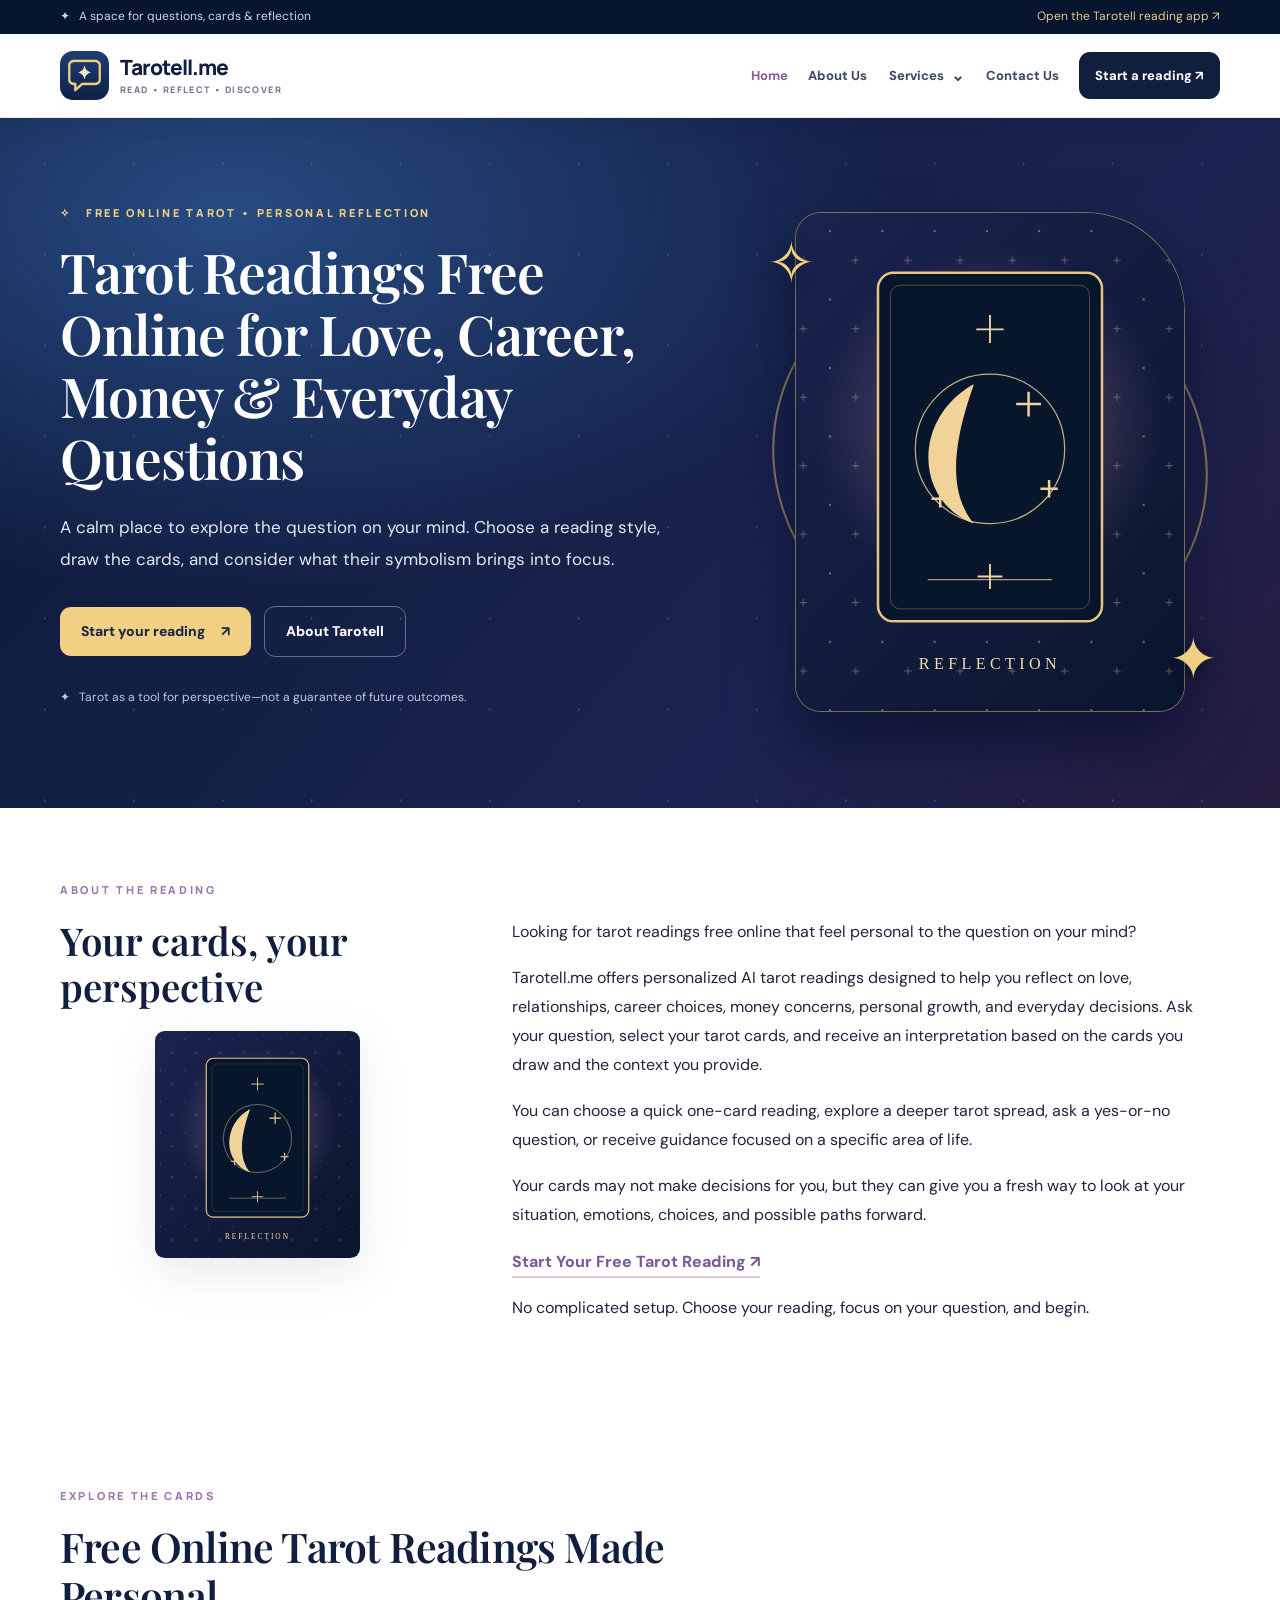
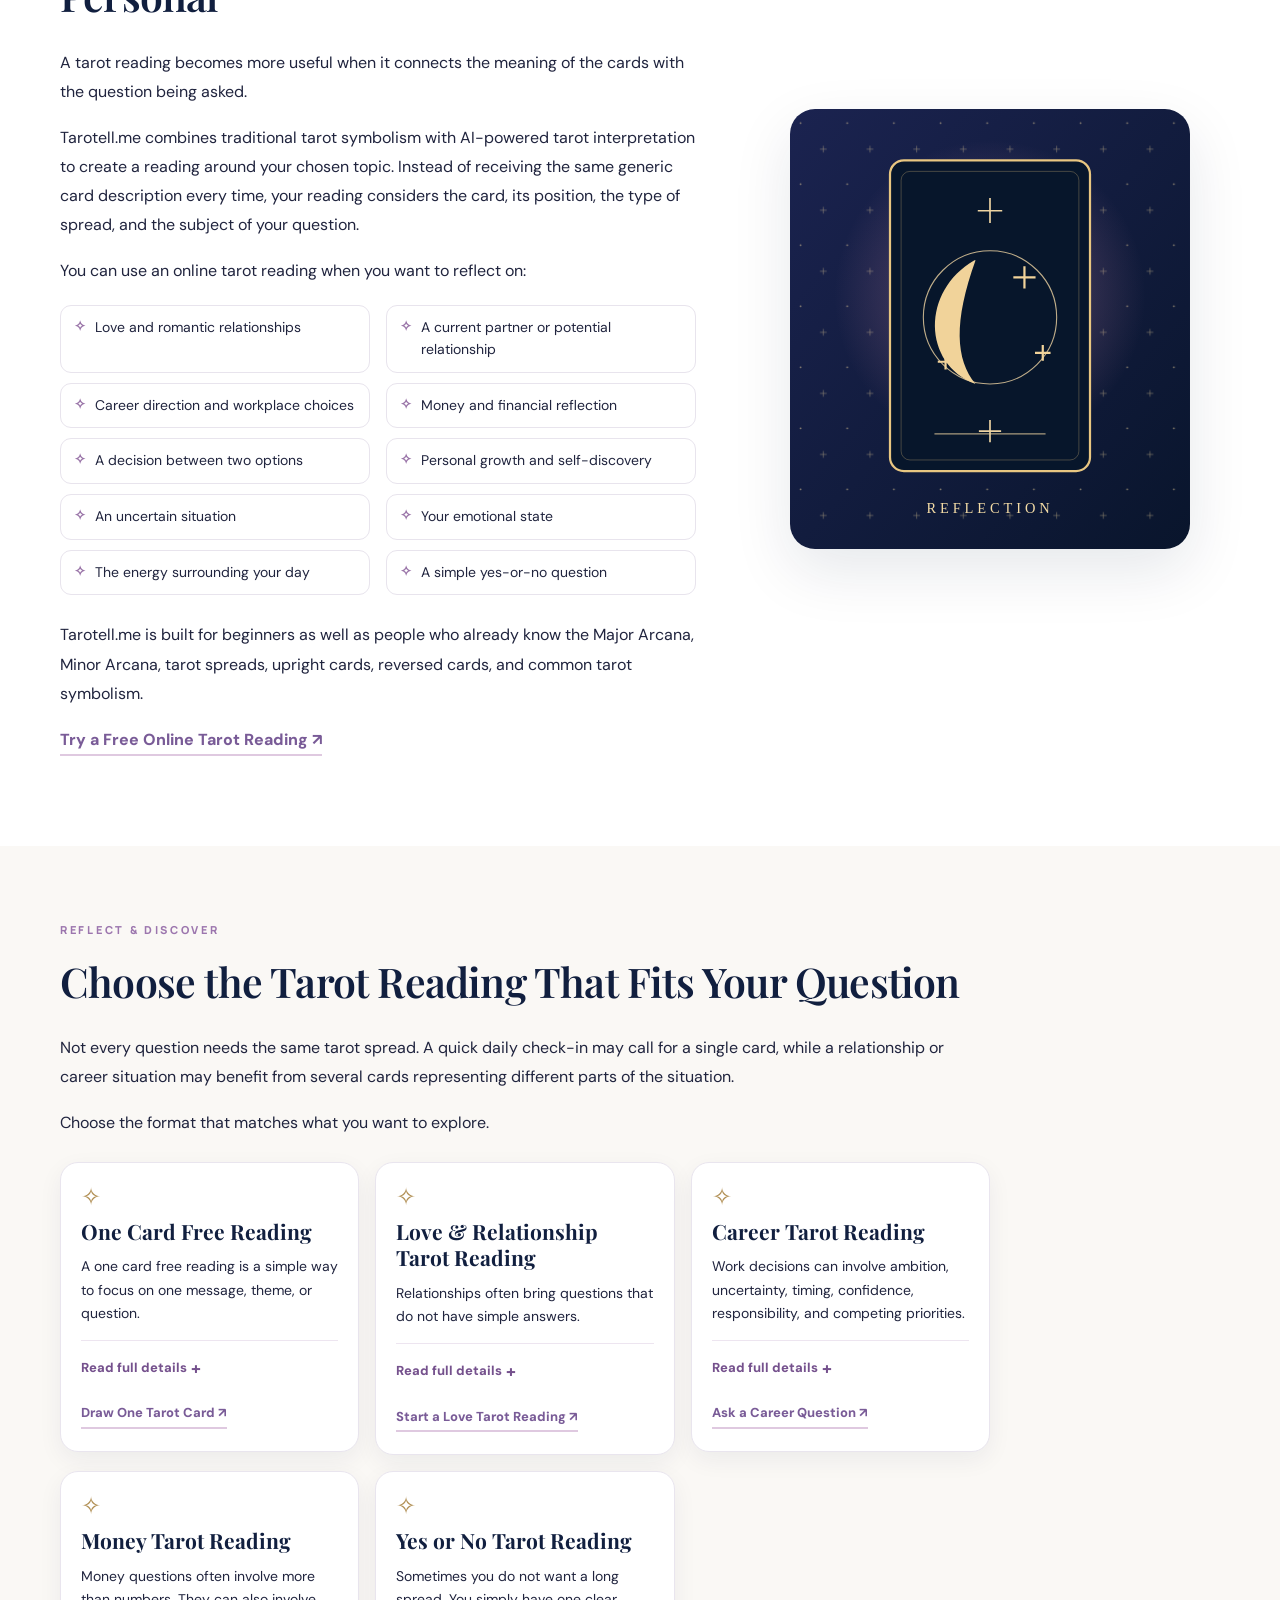
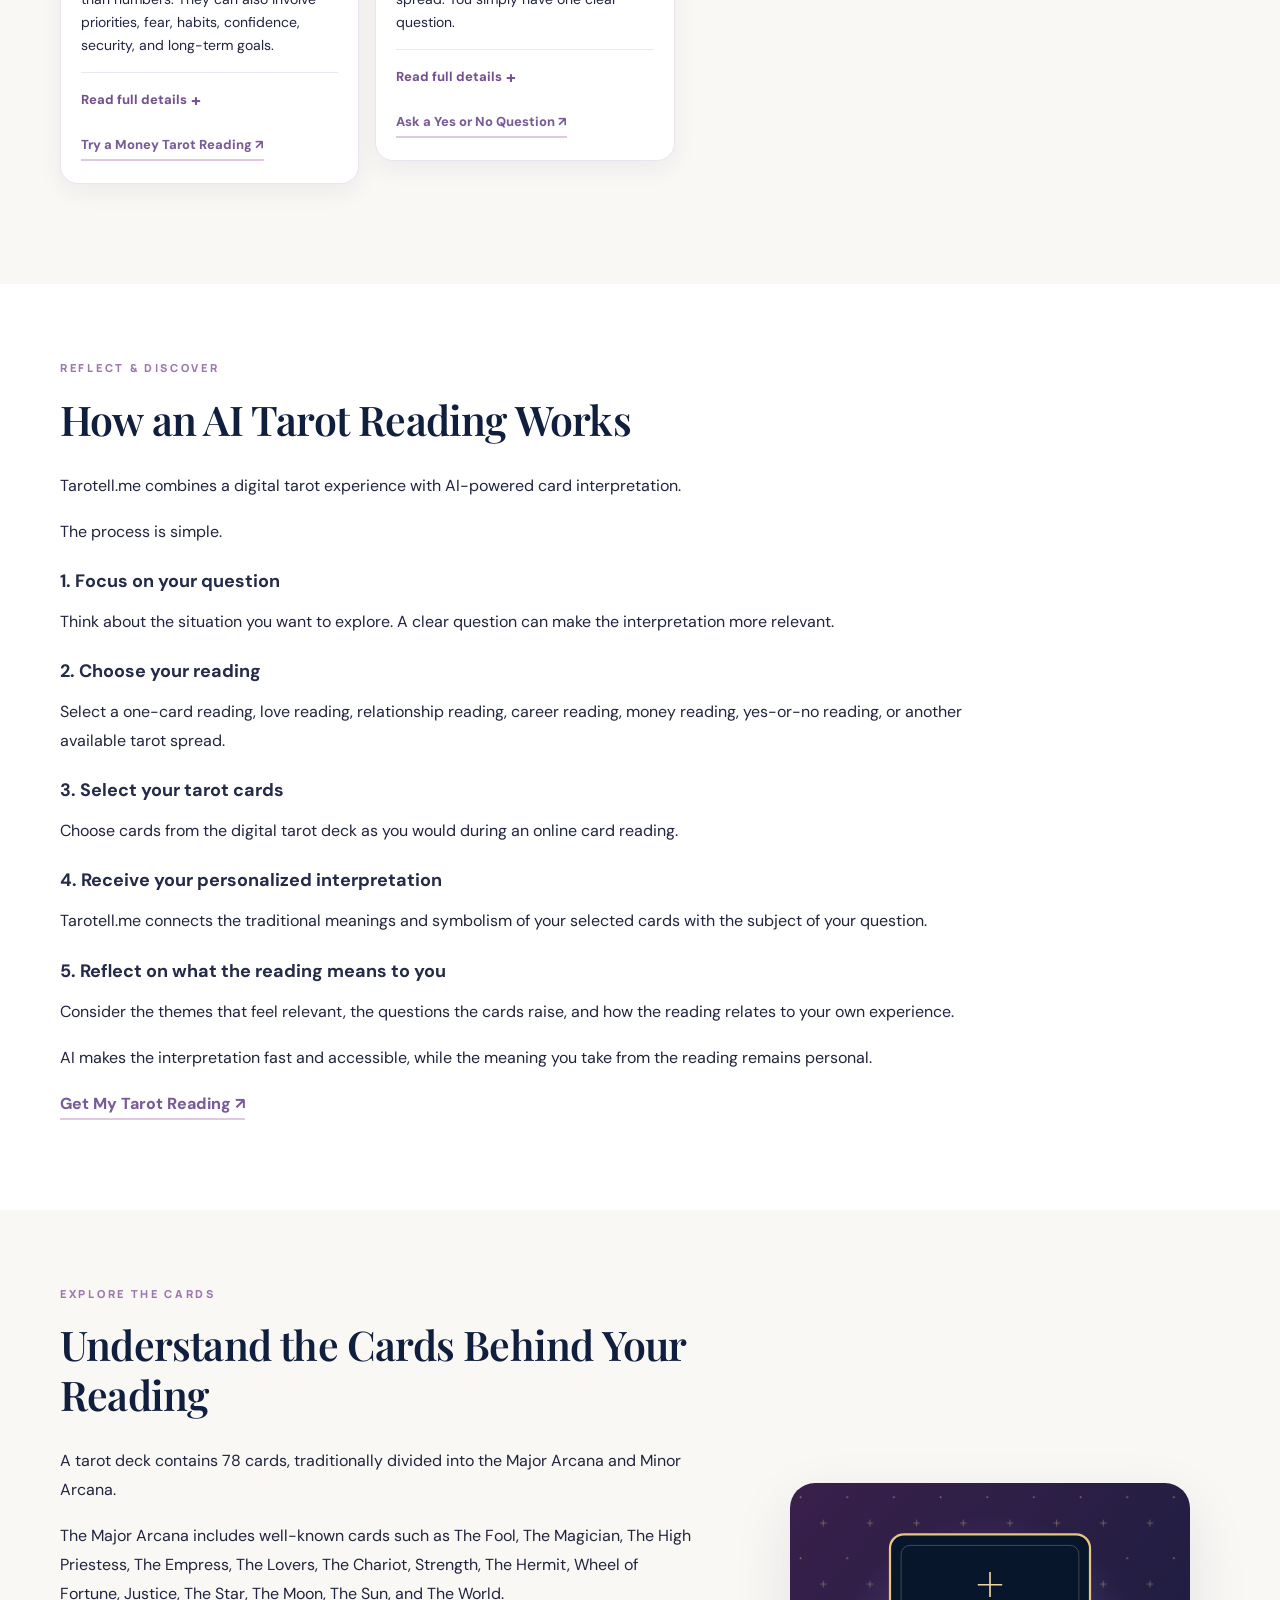
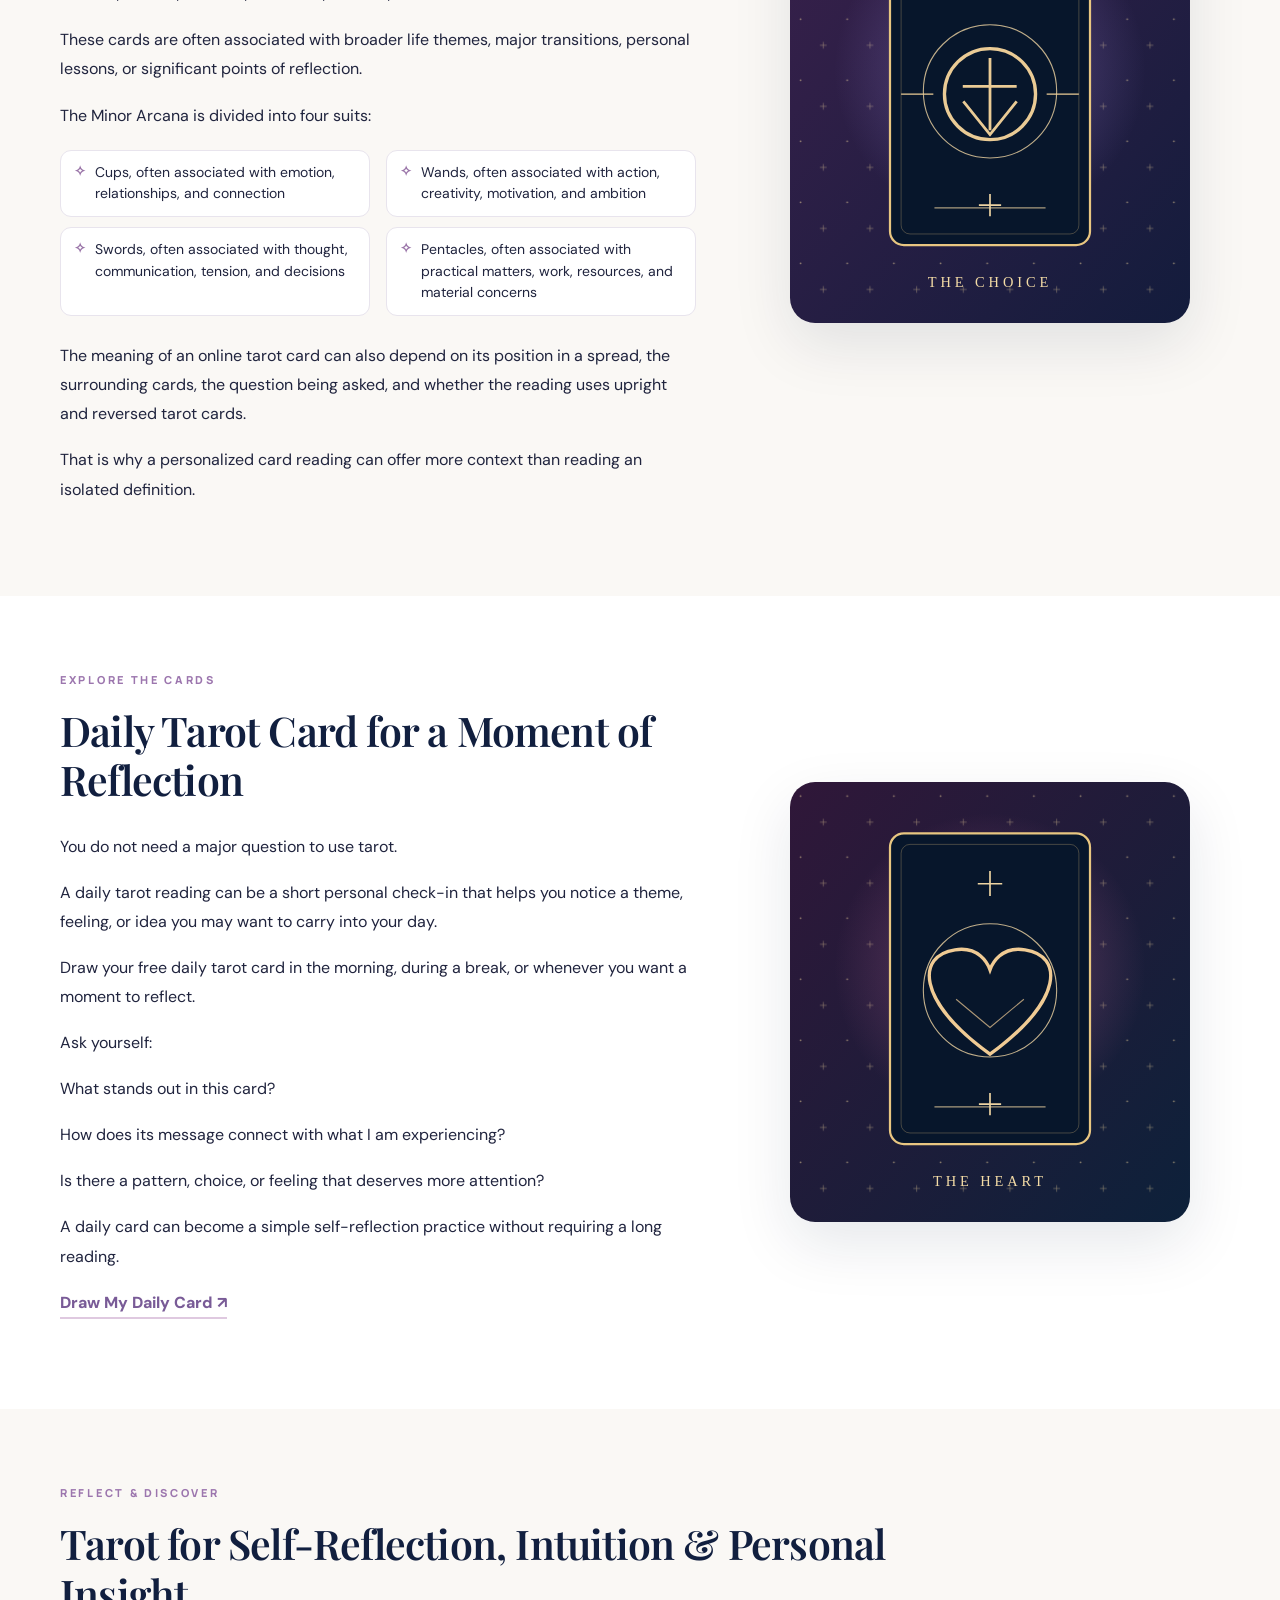
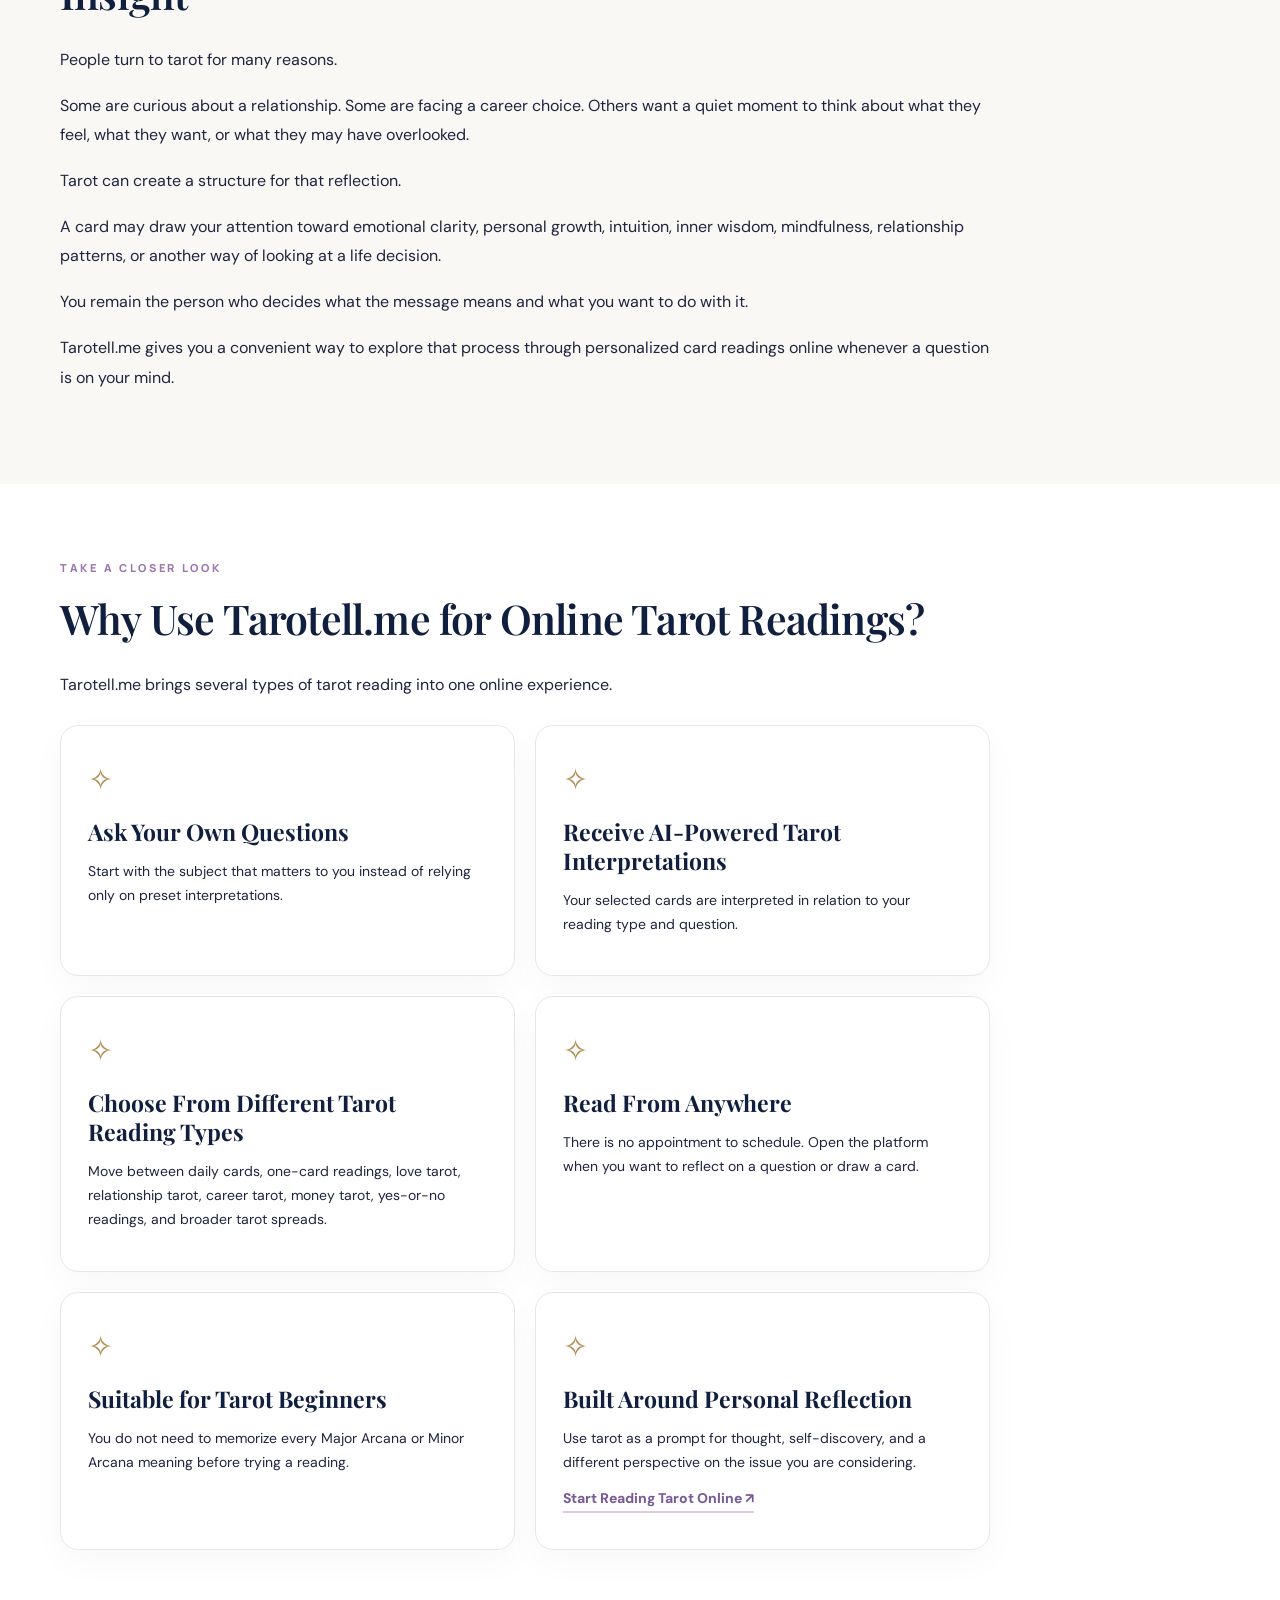
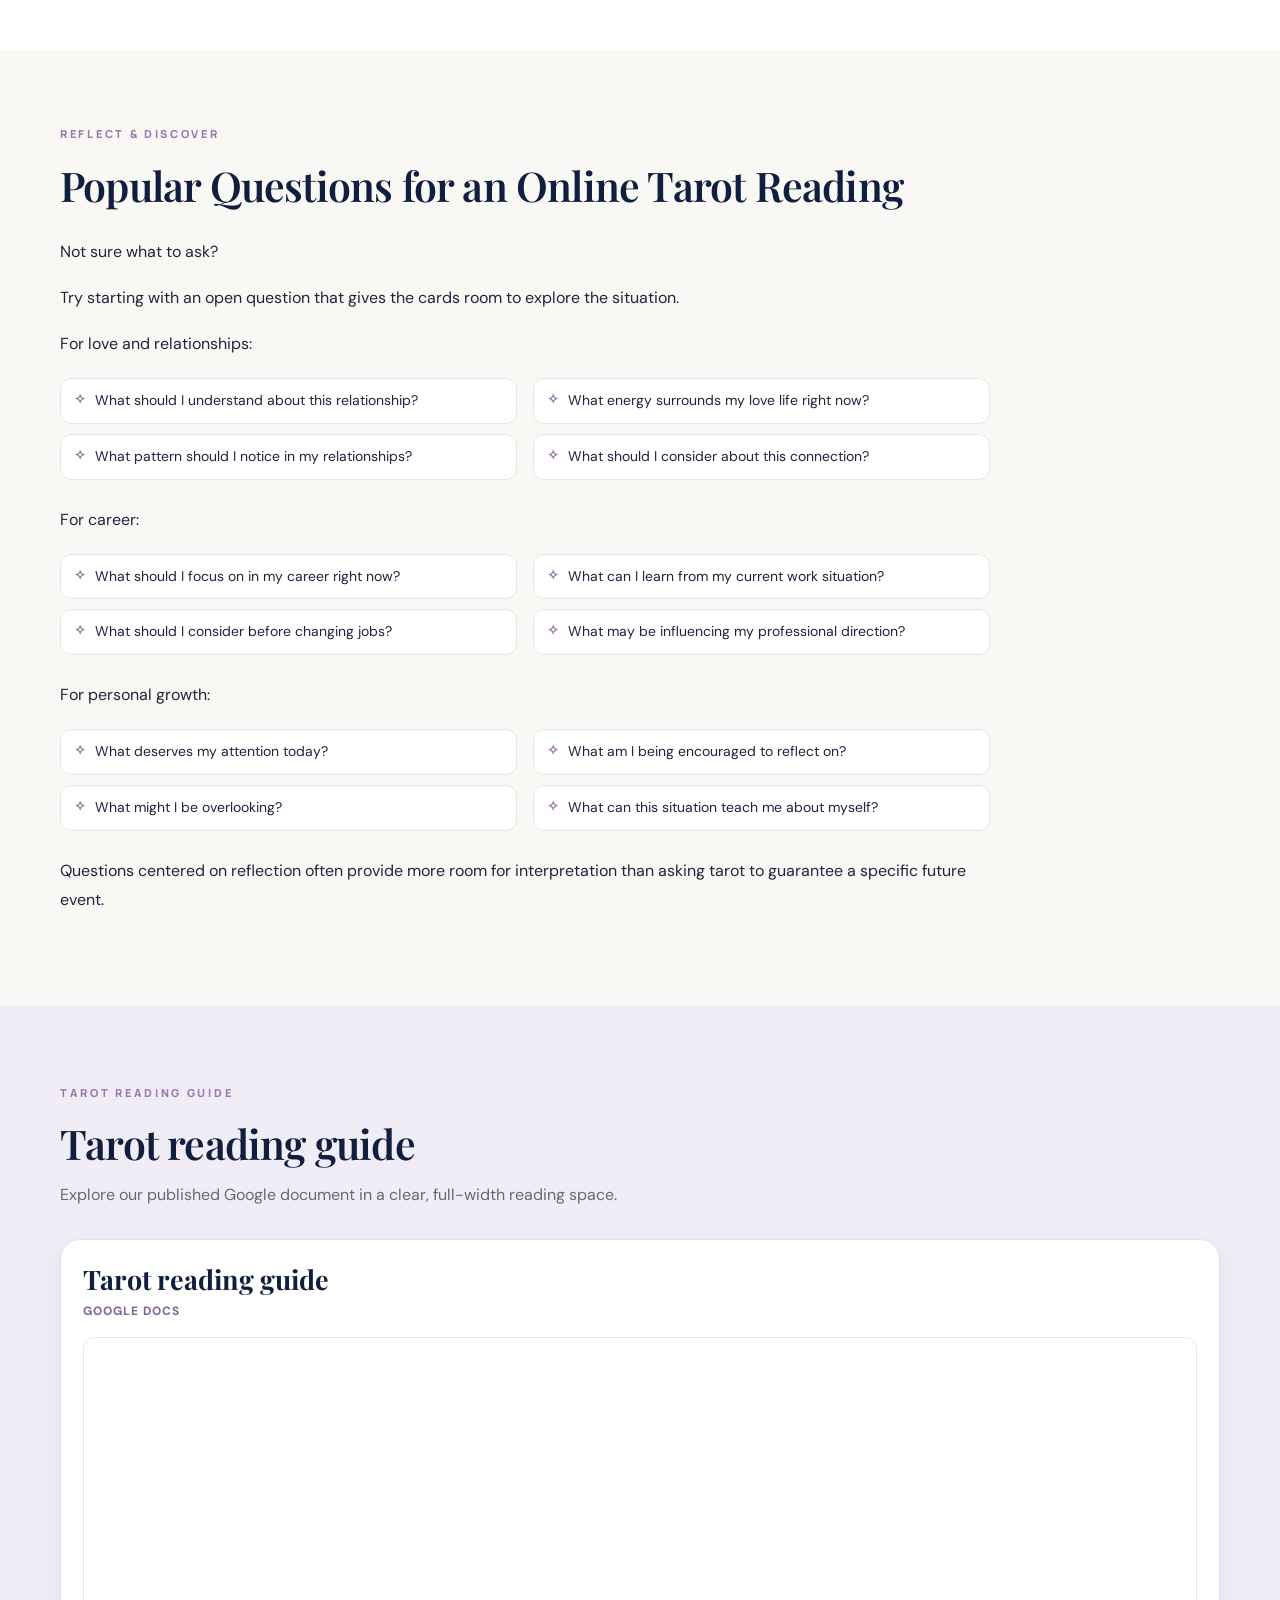
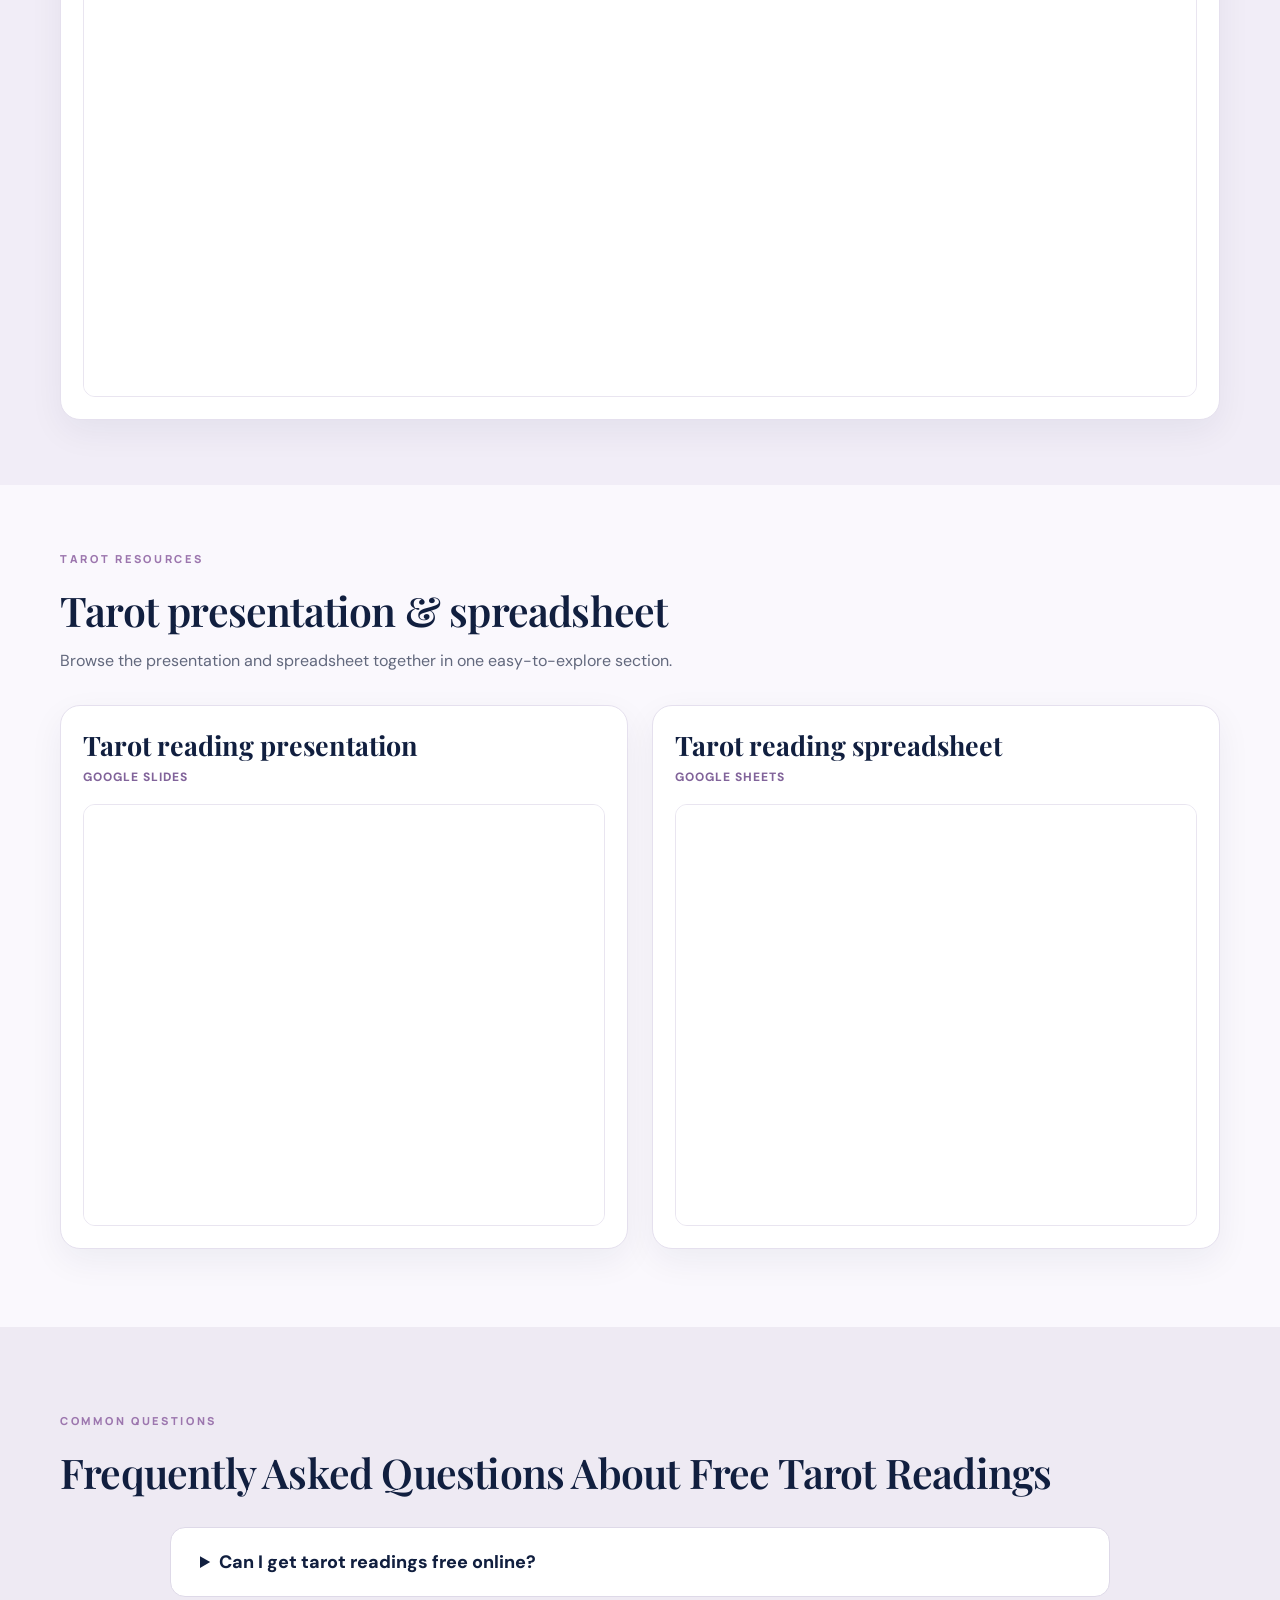
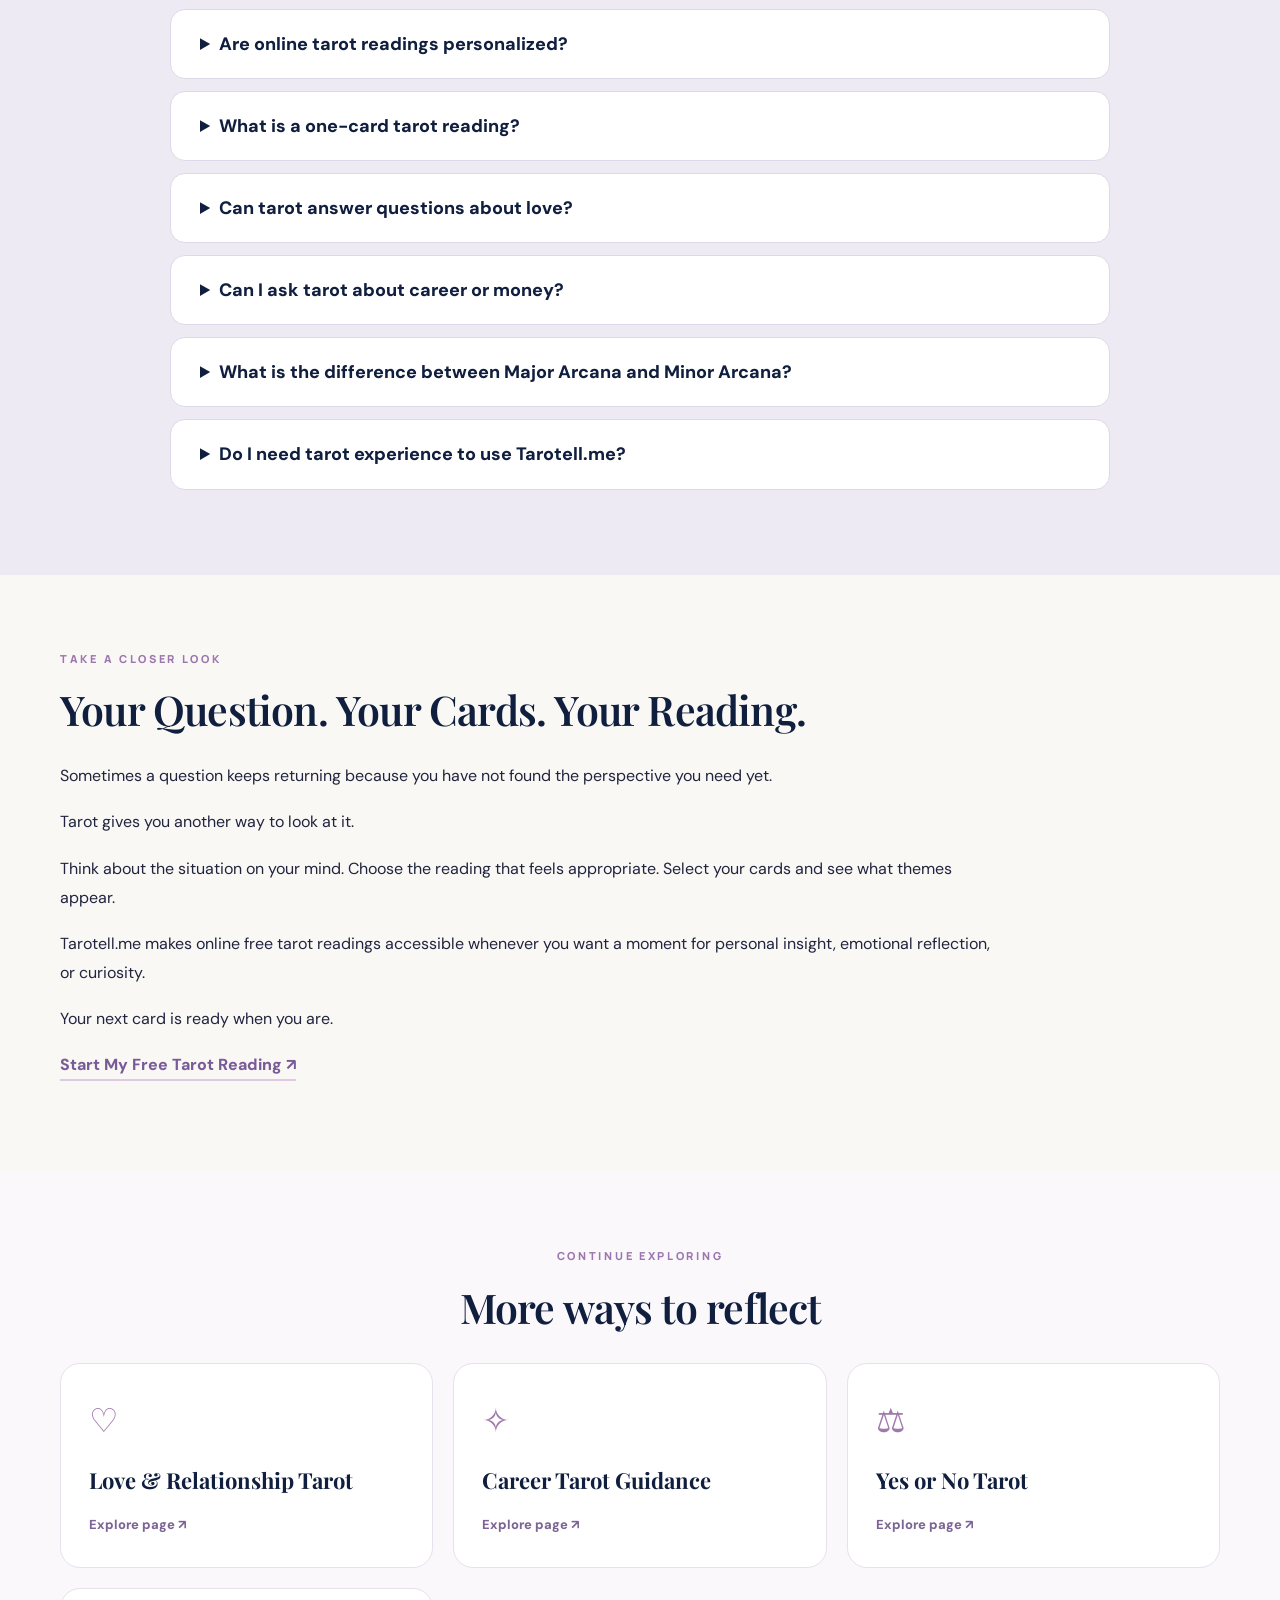
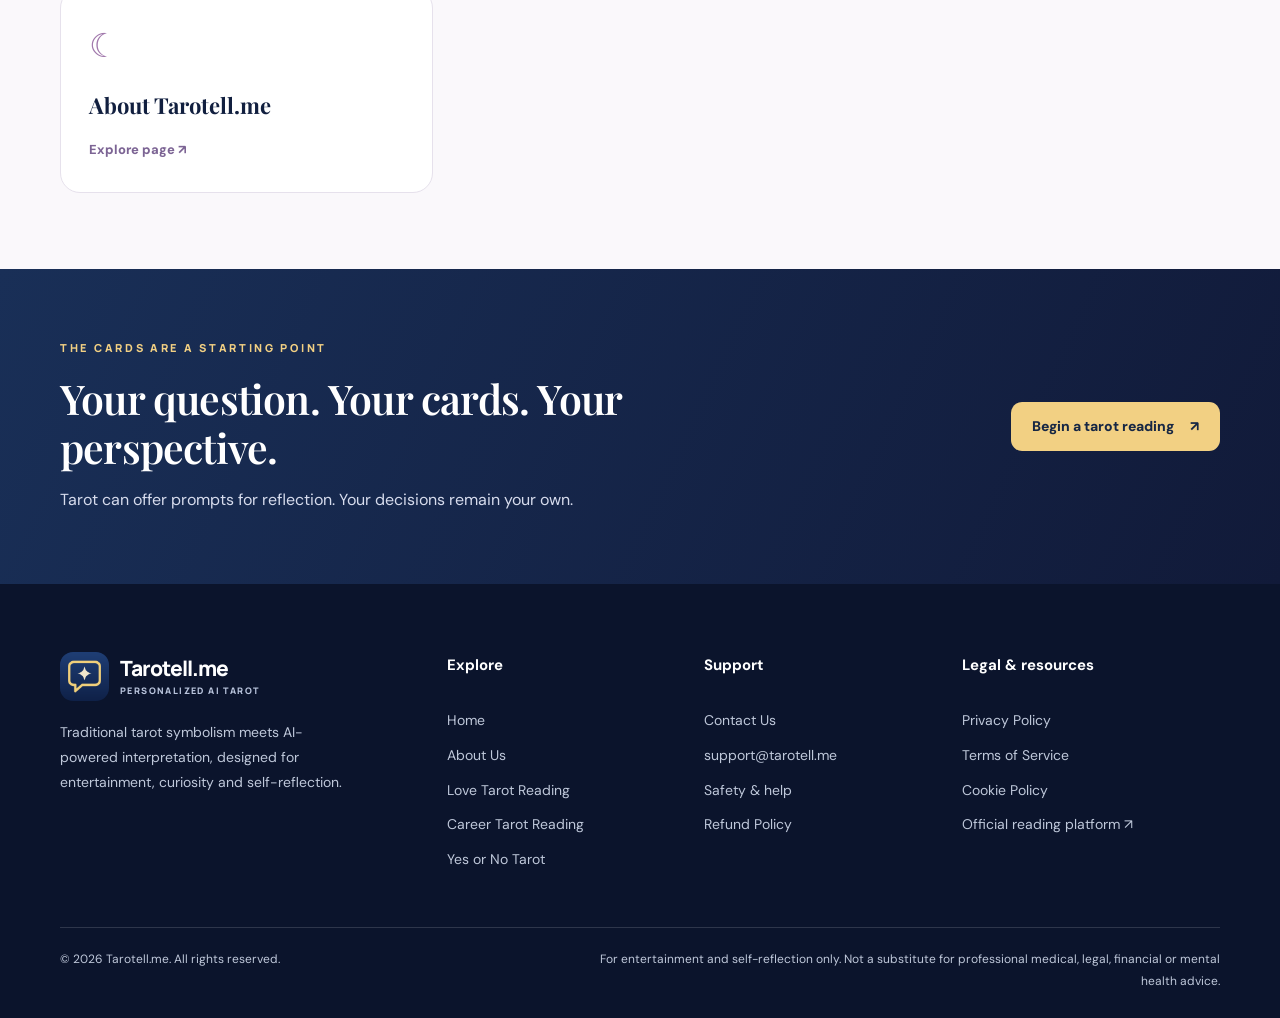
==== commit efa94871: "Add files via upload" ====
--- a/index.html
+++ b/index.html
@@ -1,3 +1,3 @@
 <!DOCTYPE html>
 
-<html lang="en"><head><meta charset="utf-8"/><meta content="width=device-width,initial-scale=1" name="viewport"/><title>Tarot Readings Free Online | AI Tarot Reading | Tarotell.me</title><meta content="Get tarot readings free online with Tarotell.me. Ask about love, relationships, career, money, or daily life with personalized AI tarot card readings." name="description"/><meta content="index,follow" name="robots"/><meta content="#101c38" name="theme-color"/><meta content="website" property="og:type"/><meta content="Tarot Readings Free Online | AI Tarot Reading | Tarotell.me" property="og:title"/><meta content="Get tarot readings free online with Tarotell.me. Ask about love, relationships, career, money, or daily life with personalized AI tarot card readings." property="og:description"/><link href="assets/images/tarotell-logo.png" rel="icon" type="image/png"/><link href="assets/css/styles.css" rel="stylesheet"/><script defer="" src="assets/js/site.js"></script><script type="application/ld+json">{"@context": "https://schema.org", "@type": "Organization", "name": "Tarotell.me", "url": "https://tarotell.me/", "email": "support@tarotell.me", "description": "AI tarot reading platform for self-reflection and entertainment."}</script></head><body><a class="skip" href="#main">Skip to content</a><div class="topline"><div class="container"><span>✦   A space for questions, cards &amp; reflection</span><a href="https://tarotell.me/" rel="noopener" target="_blank">Open the Tarotell reading app ↗</a></div></div><header class="header"><div class="container header-inner"><a aria-label="Tarotell home" class="brand" href="index.html"><img alt="Tarotell logo" height="50" src="assets/images/tarotell-logo.png" width="50"/><span><strong>Tarotell.me</strong><small>READ • REFLECT • DISCOVER</small></span></a><button aria-controls="nav" aria-expanded="false" aria-label="Open navigation" class="menu" type="button"><span></span><span></span><span></span></button><nav aria-label="Main navigation" class="nav" id="nav"><a aria-current="page" class="current" href="index.html">Home</a><a href="about-us.html">About Us</a><div class="nav-dropdown"><button aria-controls="services-list" aria-expanded="false" aria-haspopup="true" class="nav-dropdown-toggle" type="button">Services<span aria-hidden="true" class="dropdown-chevron">⌄</span></button><div class="nav-dropdown-menu" id="services-list"><a href="love-tarot-reading/index.html">Love Tarot</a><a href="career-tarot-reading/index.html">Career Tarot</a><a href="yes-no-tarot-reading/index.html">Yes or No Tarot</a></div></div><a href="contact-us.html">Contact Us</a><a class="nav-cta" href="https://tarotell.me/" rel="noopener" target="_blank">Start a reading <span aria-hidden="true">↗</span></a></nav></div></header><main id="main"><section class="hero hero-home"><div class="container hero-grid"><div class="hero-content"><span class="eyebrow">✧   FREE ONLINE TAROT • PERSONAL REFLECTION</span><h1>Tarot Readings Free Online for Love, Career, Money &amp; Everyday Questions</h1><p class="hero-lead">A calm place to explore the question on your mind. Choose a reading style, draw the cards, and consider what their symbolism brings into focus.</p><div class="hero-buttons"><a class="btn btn-gold" href="https://tarotell.me/" rel="noopener" target="_blank">Start your reading <span>↗</span></a><a class="btn btn-outline" href="about-us.html">About Tarotell</a></div><p class="hero-note">✦   Tarot as a tool for perspective—not a guarantee of future outcomes.</p></div><div class="hero-art"><div class="halo"></div><div class="hero-frame"><img alt="Starry celestial Tarotell scene" class="hero-site-photo" loading="eager" onerror="this.onerror=null;this.src='assets/images/insight-tarot.svg';" src="https://static.tarotell.me/web/640/hero/dream-tall.jpg"/></div><span class="hero-orbit hero-orbit-one">✧</span><span class="hero-orbit hero-orbit-two">✦</span></div></div></section><section class="opening"><div class="container"><span class="eyebrow">ABOUT THE READING</span><div class="opening-grid"><h2>Your cards, your perspective</h2><div class="opening-text"><p>Looking for tarot readings free online that feel personal to the question on your mind?</p><p>Tarotell.me offers personalized AI tarot readings designed to help you reflect on love, relationships, career choices, money concerns, personal growth, and everyday decisions. Ask your question, select your tarot cards, and receive an interpretation based on the cards you draw and the context you provide.</p><p>You can choose a quick one-card reading, explore a deeper tarot spread, ask a yes-or-no question, or receive guidance focused on a specific area of life.</p><p>Your cards may not make decisions for you, but they can give you a fresh way to look at your situation, emotions, choices, and possible paths forward.</p><p class="inline-action"><a class="text-cta" href="https://tarotell.me/" rel="noopener" target="_blank">Start Your Free Tarot Reading <span>↗</span></a></p><p>No complicated setup. Choose your reading, focus on your question, and begin.</p></div></div></div></section><section class="reading-section light" id="section-1"><div class="container"><div class="section-grid"><div class="section-text"><span class="eyebrow">EXPLORE THE CARDS</span><h2>Free Online Tarot Readings Made Personal</h2><div class="section-prose"><p>A tarot reading becomes more useful when it connects the meaning of the cards with the question being asked.</p><p>Tarotell.me combines traditional tarot symbolism with AI-powered tarot interpretation to create a reading around your chosen topic. Instead of receiving the same generic card description every time, your reading considers the card, its position, the type of spread, and the subject of your question.</p><p>You can use an online tarot reading when you want to reflect on:</p><ul class="check-grid"><li>Love and romantic relationships</li><li>A current partner or potential relationship</li><li>Career direction and workplace choices</li><li>Money and financial reflection</li><li>A decision between two options</li><li>Personal growth and self-discovery</li><li>An uncertain situation</li><li>Your emotional state</li><li>The energy surrounding your day</li><li>A simple yes-or-no question</li></ul><p>Tarotell.me is built for beginners as well as people who already know the Major Arcana, Minor Arcana, tarot spreads, upright cards, reversed cards, and common tarot symbolism.</p><p class="inline-action"><a class="text-cta" href="https://tarotell.me/" rel="noopener" target="_blank">Try a Free Online Tarot Reading <span>↗</span></a></p></div></div><div class="section-visual"><img alt="Tarot illustration for Free Online Tarot Readings Made Personal" loading="lazy" src="assets/images/insight-tarot.svg"/></div></div></div></section><section class="reading-section muted reading-options-section" id="section-2"><div class="container"><div class="section-text"><span class="eyebrow">REFLECT &amp; DISCOVER</span><h2>Choose the Tarot Reading That Fits Your Question</h2><div class="section-prose"><p>Not every question needs the same tarot spread. A quick daily check-in may call for a single card, while a relationship or career situation may benefit from several cards representing different parts of the situation.</p><p>Choose the format that matches what you want to explore.</p></div><div class="subtopic-grid"><article class="subtopic compact-tarot-card"><span class="star">✧</span><h3>One Card Free Reading</h3><p class="card-lead">A one card free reading is a simple way to focus on one message, theme, or question.</p><details class="card-more"><summary>Read full details</summary><p>Draw a single online tarot card and consider how its imagery, symbolism, suit, or Major Arcana meaning connects with your current situation.</p><p>A one-card tarot reading can work well for questions such as:</p><ul class="check-grid"><li>What should I pay attention to today?</li><li>What energy surrounds this situation?</li><li>What should I reflect on before making this choice?</li><li>What may be influencing my feelings right now?</li></ul><p>It is also a useful option if you are new to tarot and want an easy place to begin.</p></details><p class="inline-action"><a class="text-cta" href="https://tarotell.me/" rel="noopener" target="_blank">Draw One Tarot Card <span>↗</span></a></p></article><article class="subtopic compact-tarot-card"><span class="star">✧</span><h3>Love &amp; Relationship Tarot Reading</h3><p class="card-lead">Relationships often bring questions that do not have simple answers.</p><details class="card-more"><summary>Read full details</summary><p>A love tarot reading can help you reflect on attraction, communication, emotional patterns, uncertainty, connection, boundaries, or the direction of a relationship.</p><p>You may want to ask about a current relationship, someone you are interested in, a past connection, or what you can learn from your own feelings.</p><p>Relationship tarot may help you consider questions such as:</p><ul class="check-grid"><li>What is shaping this connection?</li><li>What should I understand about my current relationship?</li><li>What am I bringing into this relationship?</li><li>What pattern may need more attention?</li><li>What should I consider before taking the next step?</li></ul><p>The cards can offer another perspective on a relationship, but your choices, communication, and boundaries remain your own.</p></details><p class="inline-action"><a class="text-cta" href="https://tarotell.me/" rel="noopener" target="_blank">Start a Love Tarot Reading <span>↗</span></a></p></article><article class="subtopic compact-tarot-card"><span class="star">✧</span><h3>Career Tarot Reading</h3><p class="card-lead">Work decisions can involve ambition, uncertainty, timing, confidence, responsibility, and competing priorities.</p><details class="card-more"><summary>Read full details</summary><p>A career tarot reading gives you a structured way to reflect on your professional situation. You can ask about a job opportunity, career change, promotion, workplace challenge, project, or choice between different directions.</p><p>Your reading may focus on the influences around your current position, what deserves closer attention, and what a particular card suggests for reflection.</p><p>Use career tarot as a tool for personal insight rather than a substitute for professional, financial, or employment advice.</p></details><p class="inline-action"><a class="text-cta" href="https://tarotell.me/" rel="noopener" target="_blank">Ask a Career Question <span>↗</span></a></p></article><article class="subtopic compact-tarot-card"><span class="star">✧</span><h3>Money Tarot Reading</h3><p class="card-lead">Money questions often involve more than numbers. They can also involve priorities, fear, habits, confidence, security, and long-term goals.</p><details class="card-more"><summary>Read full details</summary><p>A money tarot reading can help you think through the personal side of a financial situation.</p><p>You might explore your attitude toward money, a choice you are weighing, or the concerns influencing a financial decision.</p><p>Tarot should not replace qualified financial advice or factual research. It can instead serve as a prompt for self-reflection before you decide what action makes sense for you.</p></details><p class="inline-action"><a class="text-cta" href="https://tarotell.me/" rel="noopener" target="_blank">Try a Money Tarot Reading <span>↗</span></a></p></article><article class="subtopic compact-tarot-card"><span class="star">✧</span><h3>Yes or No Tarot Reading</h3><p class="card-lead">Sometimes you do not want a long spread. You simply have one clear question.</p><details class="card-more"><summary>Read full details</summary><p>A yes or no tarot reading offers a quick tarot-based perspective for questions with two possible directions.</p><p>Focus on a specific question, draw your card, and read the interpretation in context. If the result feels uncertain, consider what the symbolism may be asking you to examine rather than treating it as a guaranteed prediction.</p></details><p class="inline-action"><a class="text-cta" href="https://tarotell.me/yes-or-no-tarot" rel="noopener" target="_blank">Ask a Yes or No Question <span>↗</span></a></p></article></div></div></div></section><section class="reading-section light" id="section-3"><div class="container"><div class="section-text"><span class="eyebrow">REFLECT &amp; DISCOVER</span><h2>How an AI Tarot Reading Works</h2><div class="section-prose"><p>Tarotell.me combines a digital tarot experience with AI-powered card interpretation.</p><p>The process is simple.</p><h4>1. Focus on your question</h4><p>Think about the situation you want to explore. A clear question can make the interpretation more relevant.</p><h4>2. Choose your reading</h4><p>Select a one-card reading, love reading, relationship reading, career reading, money reading, yes-or-no reading, or another available tarot spread.</p><h4>3. Select your tarot cards</h4><p>Choose cards from the digital tarot deck as you would during an online card reading.</p><h4>4. Receive your personalized interpretation</h4><p>Tarotell.me connects the traditional meanings and symbolism of your selected cards with the subject of your question.</p><h4>5. Reflect on what the reading means to you</h4><p>Consider the themes that feel relevant, the questions the cards raise, and how the reading relates to your own experience.</p><p>AI makes the interpretation fast and accessible, while the meaning you take from the reading remains personal.</p><p class="inline-action"><a class="text-cta" href="https://tarotell.me/" rel="noopener" target="_blank">Get My Tarot Reading <span>↗</span></a></p></div></div></div></section><section class="reading-section muted" id="section-4"><div class="container"><div class="section-grid"><div class="section-text"><span class="eyebrow">EXPLORE THE CARDS</span><h2>Understand the Cards Behind Your Reading</h2><div class="section-prose"><p>A tarot deck contains 78 cards, traditionally divided into the Major Arcana and Minor Arcana.</p><p>The Major Arcana includes well-known cards such as The Fool, The Magician, The High Priestess, The Empress, The Lovers, The Chariot, Strength, The Hermit, Wheel of Fortune, Justice, The Star, The Moon, The Sun, and The World.</p><p>These cards are often associated with broader life themes, major transitions, personal lessons, or significant points of reflection.</p><p>The Minor Arcana is divided into four suits:</p><ul class="check-grid"><li>Cups, often associated with emotion, relationships, and connection</li><li>Wands, often associated with action, creativity, motivation, and ambition</li><li>Swords, often associated with thought, communication, tension, and decisions</li><li>Pentacles, often associated with practical matters, work, resources, and material concerns</li></ul><p>The meaning of an online tarot card can also depend on its position in a spread, the surrounding cards, the question being asked, and whether the reading uses upright and reversed tarot cards.</p><p>That is why a personalized card reading can offer more context than reading an isolated definition.</p></div></div><div class="section-visual"><img alt="Tarot illustration for Understand the Cards Behind Your Reading" loading="lazy" src="assets/images/yesno-tarot.svg"/></div></div></div></section><section class="reading-section light" id="section-5"><div class="container"><div class="section-grid"><div class="section-text"><span class="eyebrow">EXPLORE THE CARDS</span><h2>Daily Tarot Card for a Moment of Reflection</h2><div class="section-prose"><p>You do not need a major question to use tarot.</p><p>A daily tarot reading can be a short personal check-in that helps you notice a theme, feeling, or idea you may want to carry into your day.</p><p>Draw your free daily tarot card in the morning, during a break, or whenever you want a moment to reflect.</p><p>Ask yourself:</p><p>What stands out in this card?</p><p>How does its message connect with what I am experiencing?</p><p>Is there a pattern, choice, or feeling that deserves more attention?</p><p>A daily card can become a simple self-reflection practice without requiring a long reading.</p><p class="inline-action"><a class="text-cta" href="https://tarotell.me/" rel="noopener" target="_blank">Draw My Daily Card <span>↗</span></a></p></div></div><div class="section-visual"><img alt="Tarot illustration for Daily Tarot Card for a Moment of Reflection" loading="lazy" src="assets/images/love-tarot.svg"/></div></div></div></section><section class="reading-section muted" id="section-6"><div class="container"><div class="section-text"><span class="eyebrow">REFLECT &amp; DISCOVER</span><h2>Tarot for Self-Reflection, Intuition &amp; Personal Insight</h2><div class="section-prose"><p>People turn to tarot for many reasons.</p><p>Some are curious about a relationship. Some are facing a career choice. Others want a quiet moment to think about what they feel, what they want, or what they may have overlooked.</p><p>Tarot can create a structure for that reflection.</p><p>A card may draw your attention toward emotional clarity, personal growth, intuition, inner wisdom, mindfulness, relationship patterns, or another way of looking at a life decision.</p><p>You remain the person who decides what the message means and what you want to do with it.</p><p>Tarotell.me gives you a convenient way to explore that process through personalized card readings online whenever a question is on your mind.</p></div></div></div></section><section class="reading-section light" id="section-7"><div class="container"><div class="section-text"><span class="eyebrow">TAKE A CLOSER LOOK</span><h2>Why Use Tarotell.me for Online Tarot Readings?</h2><div class="section-prose"><p>Tarotell.me brings several types of tarot reading into one online experience.</p></div><div class="subtopic-grid"><article class="subtopic"><span class="star">✧</span><h3>Ask Your Own Questions</h3><p>Start with the subject that matters to you instead of relying only on preset interpretations.</p></article><article class="subtopic"><span class="star">✧</span><h3>Receive AI-Powered Tarot Interpretations</h3><p>Your selected cards are interpreted in relation to your reading type and question.</p></article><article class="subtopic"><span class="star">✧</span><h3>Choose From Different Tarot Reading Types</h3><p>Move between daily cards, one-card readings, love tarot, relationship tarot, career tarot, money tarot, yes-or-no readings, and broader tarot spreads.</p></article><article class="subtopic"><span class="star">✧</span><h3>Read From Anywhere</h3><p>There is no appointment to schedule. Open the platform when you want to reflect on a question or draw a card.</p></article><article class="subtopic"><span class="star">✧</span><h3>Suitable for Tarot Beginners</h3><p>You do not need to memorize every Major Arcana or Minor Arcana meaning before trying a reading.</p></article><article class="subtopic"><span class="star">✧</span><h3>Built Around Personal Reflection</h3><p>Use tarot as a prompt for thought, self-discovery, and a different perspective on the issue you are considering.</p><p class="inline-action"><a class="text-cta" href="https://tarotell.me/" rel="noopener" target="_blank">Start Reading Tarot Online <span>↗</span></a></p></article></div></div></div></section><section class="reading-section muted" id="section-8"><div class="container"><div class="section-text"><span class="eyebrow">REFLECT &amp; DISCOVER</span><h2>Popular Questions for an Online Tarot Reading</h2><div class="section-prose"><p>Not sure what to ask?</p><p>Try starting with an open question that gives the cards room to explore the situation.</p><p>For love and relationships:</p><ul class="check-grid"><li>What should I understand about this relationship?</li><li>What energy surrounds my love life right now?</li><li>What pattern should I notice in my relationships?</li><li>What should I consider about this connection?</li></ul><p>For career:</p><ul class="check-grid"><li>What should I focus on in my career right now?</li><li>What can I learn from my current work situation?</li><li>What should I consider before changing jobs?</li><li>What may be influencing my professional direction?</li></ul><p>For personal growth:</p><ul class="check-grid"><li>What deserves my attention today?</li><li>What am I being encouraged to reflect on?</li><li>What might I be overlooking?</li><li>What can this situation teach me about myself?</li></ul><p>Questions centered on reflection often provide more room for interpretation than asking tarot to guarantee a specific future event.</p></div></div></div></section><section aria-labelledby="resource-heading" class="resource-section resource-section--document" id="tarot-resources"><div class="container"><div class="resource-heading"><span class="eyebrow">TAROT READING GUIDE</span><h2 id="resource-heading">Tarot reading guide</h2><p>Explore our published Google document in a clear, full-width reading space.</p></div><article class="resource-card resource-doc resource-card--featured"><h3>Tarot reading guide</h3><p class="resource-type">Google Docs</p><div class="resource-frame resource-frame-doc"><iframe allow="fullscreen" allowfullscreen="" loading="lazy" referrerpolicy="strict-origin-when-cross-origin" scrolling="auto" src="https://docs.google.com/document/d/e/2PACX-1vRKeRRWg99LRRG4WDjH90YjHBDVnZAQDzB9gysI5KVWU-C3MRapqqPDTrfT5i4is7eENo2QM0KKtCFJ/pub?embedded=true" title="Tarot reading guide"></iframe></div></article></div></section><section aria-labelledby="media-resource-heading" class="resource-section resource-section--media" id="tarot-media-resources"><div class="container"><div class="resource-heading"><span class="eyebrow">TAROT RESOURCES</span><h2 id="media-resource-heading">Tarot presentation &amp; spreadsheet</h2><p>Browse the presentation and spreadsheet together in one easy-to-explore section.</p></div><div class="resource-paired-grid"><article class="resource-card resource-slides"><h3>Tarot reading presentation</h3><p class="resource-type">Google Slides</p><div class="resource-frame resource-frame-slides"><iframe allow="fullscreen" allowfullscreen="" loading="lazy" referrerpolicy="strict-origin-when-cross-origin" scrolling="auto" src="https://docs.google.com/presentation/d/e/2PACX-1vRJ7sG3_FRl6LQXtPhxk6TTsDTbgQ7JcGBhe0s0Dg1MZpyc8-ECB-W7IMaonAKdI-gA-IVmJ4rDowLv/pubembed?start=false&amp;loop=false&amp;delayms=3000" title="Tarot reading presentation"></iframe></div></article><article class="resource-card resource-sheet"><h3>Tarot reading spreadsheet</h3><p class="resource-type">Google Sheets</p><div class="resource-frame resource-frame-sheet"><iframe allow="fullscreen" allowfullscreen="" loading="lazy" referrerpolicy="strict-origin-when-cross-origin" scrolling="auto" src="https://docs.google.com/spreadsheets/d/e/2PACX-1vS1T_Nby0wT-odyLH_JfUi05WvLtf9x84OBgem-C3oPeKl4SBbrxR7g1ESABdlYtEXLWVcpEnNWuN2G/pubhtml?widget=true&amp;headers=false" title="Tarot reading spreadsheet"></iframe></div></article></div></div></section><section class="faq-section" id="faqs"><div class="container"><span class="eyebrow">COMMON QUESTIONS</span><h2>Frequently Asked Questions About Free Tarot Readings</h2><div class="faq-grid"><details class="faq"><summary>Can I get tarot readings free online?</summary><p>Yes. Tarotell.me provides free online tarot reading experiences, including options such as daily tarot cards and personalized card readings. Choose the available reading that matches the question you want to explore.</p></details><details class="faq"><summary>Are online tarot readings personalized?</summary><p>Tarotell.me uses your selected cards, reading format, and question to provide a personalized AI tarot interpretation rather than relying only on a single generic card definition.</p></details><details class="faq"><summary>What is a one-card tarot reading?</summary><p>A one-card tarot reading uses a single tarot card to explore one question, theme, or point of reflection. It is one of the simplest tarot formats and can work well for daily readings and beginners.</p></details><details class="faq"><summary>Can tarot answer questions about love?</summary><p>Love and relationship tarot readings can help you reflect on emotions, communication, relationship patterns, attraction, uncertainty, and your own perspective. They should not be treated as proof of another person's private thoughts or feelings.</p></details><details class="faq"><summary>Can I ask tarot about career or money?</summary><p>Yes. You can use career and money tarot readings for reflection around work, goals, priorities, choices, or concerns. Tarot is not a replacement for professional financial, legal, career, or employment advice.</p></details><details class="faq"><summary>What is the difference between Major Arcana and Minor Arcana?</summary><p>The Major Arcana contains cards commonly linked with larger life themes and significant experiences. The Minor Arcana contains four suits, Cups, Wands, Swords, and Pentacles, that often relate to everyday emotions, actions, thoughts, relationships, work, and practical matters.</p></details><details class="faq"><summary>Do I need tarot experience to use Tarotell.me?</summary><p>No. Beginners can select a card and receive an interpretation without already knowing every tarot card meaning. People familiar with tarot can also use the platform to explore specific cards, spreads, symbolism, and combinations.</p></details></div></div></section><section class="reading-section muted" id="section-10"><div class="container"><div class="section-text"><span class="eyebrow">TAKE A CLOSER LOOK</span><h2>Your Question. Your Cards. Your Reading.</h2><div class="section-prose"><p>Sometimes a question keeps returning because you have not found the perspective you need yet.</p><p>Tarot gives you another way to look at it.</p><p>Think about the situation on your mind. Choose the reading that feels appropriate. Select your cards and see what themes appear.</p><p>Tarotell.me makes online free tarot readings accessible whenever you want a moment for personal insight, emotional reflection, or curiosity.</p><p>Your next card is ready when you are.</p><p class="inline-action"><a class="text-cta" href="https://tarotell.me/" rel="noopener" target="_blank">Start My Free Tarot Reading <span>↗</span></a></p></div></div></div></section><section class="related"><div class="container"><div class="related-head"><span class="eyebrow">CONTINUE EXPLORING</span><h2>More ways to reflect</h2></div><div class="related-grid"><a class="related-card" href="love-tarot-reading/index.html"><span class="related-icon">♡</span><h3>Love &amp; Relationship Tarot</h3><span class="readmore">Explore page ↗</span></a><a class="related-card" href="career-tarot-reading/index.html"><span class="related-icon">✧</span><h3>Career Tarot Guidance</h3><span class="readmore">Explore page ↗</span></a><a class="related-card" href="yes-no-tarot-reading/index.html"><span class="related-icon">⚖</span><h3>Yes or No Tarot</h3><span class="readmore">Explore page ↗</span></a><a class="related-card" href="about-us.html"><span class="related-icon">☾</span><h3>About Tarotell.me</h3><span class="readmore">Explore page ↗</span></a></div></div></section></main><section class="cta"><div class="container cta-inner"><div><span class="eyebrow">THE CARDS ARE A STARTING POINT</span><h2>Your question. Your cards. Your perspective.</h2><p>Tarot can offer prompts for reflection. Your decisions remain your own.</p></div><a class="btn btn-gold" href="https://tarotell.me/" rel="noopener" target="_blank">Begin a tarot reading <span>↗</span></a></div></section><footer class="footer"><div class="container footer-grid"><div class="footer-about"><a class="brand brand-footer" href="index.html"><img alt="" height="48" src="assets/images/tarotell-logo.png" width="48"/><span><strong>Tarotell.me</strong><small>PERSONALIZED AI TAROT</small></span></a><p>Traditional tarot symbolism meets AI-powered interpretation, designed for entertainment, curiosity and self-reflection.</p></div><div><h3>Explore</h3><a href="index.html">Home</a><a href="about-us.html">About Us</a><a href="love-tarot-reading/index.html">Love Tarot Reading</a><a href="career-tarot-reading/index.html">Career Tarot Reading</a><a href="yes-no-tarot-reading/index.html">Yes or No Tarot</a></div><div><h3>Support</h3><a href="contact-us.html">Contact Us</a><a href="mailto:support@tarotell.me">support@tarotell.me</a><a href="https://tarotell.me/safety" rel="noopener" target="_blank">Safety &amp; help</a><a href="https://tarotell.me/refund-policy" rel="noopener" target="_blank">Refund Policy</a></div><div><h3>Legal &amp; resources</h3><a href="https://tarotell.me/privacy-policy" rel="noopener" target="_blank">Privacy Policy</a><a href="https://tarotell.me/terms-of-service" rel="noopener" target="_blank">Terms of Service</a><a href="https://tarotell.me/cookie-policy" rel="noopener" target="_blank">Cookie Policy</a><a href="https://tarotell.me/" rel="noopener" target="_blank">Official reading platform ↗</a></div></div><div class="container copyright"><p>© 2026 Tarotell.me. All rights reserved.</p><p>For entertainment and self-reflection only. Not a substitute for professional medical, legal, financial or mental health advice.</p></div></footer></body></html>+<html lang="en"><head><meta charset="utf-8"/><meta content="width=device-width,initial-scale=1" name="viewport"/><title>Tarot Readings Free Online | AI Tarot Reading | Tarotell.me</title><meta content="Get tarot readings free online with Tarotell.me. Ask about love, relationships, career, money, or daily life with personalized AI tarot card readings." name="description"/><meta content="index,follow" name="robots"/><meta content="#101c38" name="theme-color"/><meta content="website" property="og:type"/><meta content="Tarot Readings Free Online | AI Tarot Reading | Tarotell.me" property="og:title"/><meta content="Get tarot readings free online with Tarotell.me. Ask about love, relationships, career, money, or daily life with personalized AI tarot card readings." property="og:description"/><link href="assets/images/tarotell-logo.png" rel="icon" type="image/png"/><link href="assets/css/styles.css" rel="stylesheet"/><script defer="" src="assets/js/site.js"></script><script type="application/ld+json">{"@context": "https://schema.org", "@type": "Organization", "name": "Tarotell.me", "url": "https://tarotell.me/", "email": "support@tarotell.me", "description": "AI tarot reading platform for self-reflection and entertainment."}</script></head><body><a class="skip" href="#main">Skip to content</a><div class="topline"><div class="container"><span>✦   A space for questions, cards &amp; reflection</span><a href="https://tarotell.me/" rel="noopener" target="_blank">Open the Tarotell reading app ↗</a></div></div><header class="header"><div class="container header-inner"><a aria-label="Tarotell home" class="brand" href="index.html"><img alt="Tarotell.me brand logo" height="50" src="assets/images/tarotell-logo.png" width="50"/><span><strong>Tarotell.me</strong><small>READ • REFLECT • DISCOVER</small></span></a><button aria-controls="nav" aria-expanded="false" aria-label="Open navigation" class="menu" type="button"><span></span><span></span><span></span></button><nav aria-label="Main navigation" class="nav" id="nav"><a aria-current="page" class="current" href="index.html">Home</a><a href="about-us.html">About Us</a><div class="nav-dropdown"><button aria-controls="services-list" aria-expanded="false" aria-haspopup="true" class="nav-dropdown-toggle" type="button">Services<span aria-hidden="true" class="dropdown-chevron">⌄</span></button><div class="nav-dropdown-menu" id="services-list"><a href="love-tarot-reading/index.html">Love Tarot</a><a href="career-tarot-reading/index.html">Career Tarot</a><a href="yes-no-tarot-reading/index.html">Yes or No Tarot</a></div></div><a href="contact-us.html">Contact Us</a><a class="nav-cta" href="https://tarotell.me/" rel="noopener" target="_blank">Start a reading <span aria-hidden="true">↗</span></a></nav></div></header><main id="main"><section class="hero hero-home"><div class="container hero-grid"><div class="hero-content"><span class="eyebrow">✧   FREE ONLINE TAROT • PERSONAL REFLECTION</span><h1>Tarot Readings Free Online for Love, Career, Money &amp; Everyday Questions</h1><p class="hero-lead">A calm place to explore the question on your mind. Choose a reading style, draw the cards, and consider what their symbolism brings into focus.</p><div class="hero-buttons"><a class="btn btn-gold" href="https://tarotell.me/" rel="noopener" target="_blank">Start your reading <span>↗</span></a><a class="btn btn-outline" href="about-us.html">About Tarotell</a></div><p class="hero-note">✦   Tarot as a tool for perspective—not a guarantee of future outcomes.</p></div><div class="hero-art"><div class="halo"></div><div class="hero-frame"><img alt="Starry celestial Tarotell scene" class="hero-site-photo" loading="eager" onerror="this.onerror=null;this.src='assets/images/insight-tarot.svg';" src="https://static.tarotell.me/web/640/hero/dream-tall.jpg"/></div><span class="hero-orbit hero-orbit-one">✧</span><span class="hero-orbit hero-orbit-two">✦</span></div></div></section><section class="opening"><div class="container"><span class="eyebrow">ABOUT THE READING</span><div class="opening-grid"><div class="opening-aside"><h2>Your cards, your perspective</h2><img alt="Celestial tarot card illustration representing insight and self-reflection" class="opening-tarot-art" height="260" loading="lazy" src="assets/images/insight-tarot.svg" width="238"/></div><div class="opening-text"><p>Looking for tarot readings free online that feel personal to the question on your mind?</p><p>Tarotell.me offers personalized AI tarot readings designed to help you reflect on love, relationships, career choices, money concerns, personal growth, and everyday decisions. Ask your question, select your tarot cards, and receive an interpretation based on the cards you draw and the context you provide.</p><p>You can choose a quick one-card reading, explore a deeper tarot spread, ask a yes-or-no question, or receive guidance focused on a specific area of life.</p><p>Your cards may not make decisions for you, but they can give you a fresh way to look at your situation, emotions, choices, and possible paths forward.</p><p class="inline-action"><a class="text-cta" href="https://tarotell.me/" rel="noopener" target="_blank">Start Your Free Tarot Reading <span>↗</span></a></p><p>No complicated setup. Choose your reading, focus on your question, and begin.</p></div></div></div></section><section class="reading-section light" id="section-1"><div class="container"><div class="section-grid"><div class="section-text"><span class="eyebrow">EXPLORE THE CARDS</span><h2>Free Online Tarot Readings Made Personal</h2><div class="section-prose"><p>A tarot reading becomes more useful when it connects the meaning of the cards with the question being asked.</p><p>Tarotell.me combines traditional tarot symbolism with AI-powered tarot interpretation to create a reading around your chosen topic. Instead of receiving the same generic card description every time, your reading considers the card, its position, the type of spread, and the subject of your question.</p><p>You can use an online tarot reading when you want to reflect on:</p><ul class="check-grid"><li>Love and romantic relationships</li><li>A current partner or potential relationship</li><li>Career direction and workplace choices</li><li>Money and financial reflection</li><li>A decision between two options</li><li>Personal growth and self-discovery</li><li>An uncertain situation</li><li>Your emotional state</li><li>The energy surrounding your day</li><li>A simple yes-or-no question</li></ul><p>Tarotell.me is built for beginners as well as people who already know the Major Arcana, Minor Arcana, tarot spreads, upright cards, reversed cards, and common tarot symbolism.</p><p class="inline-action"><a class="text-cta" href="https://tarotell.me/" rel="noopener" target="_blank">Try a Free Online Tarot Reading <span>↗</span></a></p></div></div><div class="section-visual"><img alt="Tarot illustration for Free Online Tarot Readings Made Personal" loading="lazy" src="assets/images/insight-tarot.svg"/></div></div></div></section><section class="reading-section muted reading-options-section" id="section-2"><div class="container"><div class="section-text"><span class="eyebrow">REFLECT &amp; DISCOVER</span><h2>Choose the Tarot Reading That Fits Your Question</h2><div class="section-prose"><p>Not every question needs the same tarot spread. A quick daily check-in may call for a single card, while a relationship or career situation may benefit from several cards representing different parts of the situation.</p><p>Choose the format that matches what you want to explore.</p></div><div class="subtopic-grid"><article class="subtopic compact-tarot-card"><span class="star">✧</span><h3>One Card Free Reading</h3><p class="card-lead">A one card free reading is a simple way to focus on one message, theme, or question.</p><details class="card-more"><summary>Read full details</summary><p>Draw a single online tarot card and consider how its imagery, symbolism, suit, or Major Arcana meaning connects with your current situation.</p><p>A one-card tarot reading can work well for questions such as:</p><ul class="check-grid"><li>What should I pay attention to today?</li><li>What energy surrounds this situation?</li><li>What should I reflect on before making this choice?</li><li>What may be influencing my feelings right now?</li></ul><p>It is also a useful option if you are new to tarot and want an easy place to begin.</p></details><p class="inline-action"><a class="text-cta" href="https://tarotell.me/" rel="noopener" target="_blank">Draw One Tarot Card <span>↗</span></a></p></article><article class="subtopic compact-tarot-card"><span class="star">✧</span><h3>Love &amp; Relationship Tarot Reading</h3><p class="card-lead">Relationships often bring questions that do not have simple answers.</p><details class="card-more"><summary>Read full details</summary><p>A love tarot reading can help you reflect on attraction, communication, emotional patterns, uncertainty, connection, boundaries, or the direction of a relationship.</p><p>You may want to ask about a current relationship, someone you are interested in, a past connection, or what you can learn from your own feelings.</p><p>Relationship tarot may help you consider questions such as:</p><ul class="check-grid"><li>What is shaping this connection?</li><li>What should I understand about my current relationship?</li><li>What am I bringing into this relationship?</li><li>What pattern may need more attention?</li><li>What should I consider before taking the next step?</li></ul><p>The cards can offer another perspective on a relationship, but your choices, communication, and boundaries remain your own.</p></details><p class="inline-action"><a class="text-cta" href="https://tarotell.me/" rel="noopener" target="_blank">Start a Love Tarot Reading <span>↗</span></a></p></article><article class="subtopic compact-tarot-card"><span class="star">✧</span><h3>Career Tarot Reading</h3><p class="card-lead">Work decisions can involve ambition, uncertainty, timing, confidence, responsibility, and competing priorities.</p><details class="card-more"><summary>Read full details</summary><p>A career tarot reading gives you a structured way to reflect on your professional situation. You can ask about a job opportunity, career change, promotion, workplace challenge, project, or choice between different directions.</p><p>Your reading may focus on the influences around your current position, what deserves closer attention, and what a particular card suggests for reflection.</p><p>Use career tarot as a tool for personal insight rather than a substitute for professional, financial, or employment advice.</p></details><p class="inline-action"><a class="text-cta" href="https://tarotell.me/" rel="noopener" target="_blank">Ask a Career Question <span>↗</span></a></p></article><article class="subtopic compact-tarot-card"><span class="star">✧</span><h3>Money Tarot Reading</h3><p class="card-lead">Money questions often involve more than numbers. They can also involve priorities, fear, habits, confidence, security, and long-term goals.</p><details class="card-more"><summary>Read full details</summary><p>A money tarot reading can help you think through the personal side of a financial situation.</p><p>You might explore your attitude toward money, a choice you are weighing, or the concerns influencing a financial decision.</p><p>Tarot should not replace qualified financial advice or factual research. It can instead serve as a prompt for self-reflection before you decide what action makes sense for you.</p></details><p class="inline-action"><a class="text-cta" href="https://tarotell.me/" rel="noopener" target="_blank">Try a Money Tarot Reading <span>↗</span></a></p></article><article class="subtopic compact-tarot-card"><span class="star">✧</span><h3>Yes or No Tarot Reading</h3><p class="card-lead">Sometimes you do not want a long spread. You simply have one clear question.</p><details class="card-more"><summary>Read full details</summary><p>A yes or no tarot reading offers a quick tarot-based perspective for questions with two possible directions.</p><p>Focus on a specific question, draw your card, and read the interpretation in context. If the result feels uncertain, consider what the symbolism may be asking you to examine rather than treating it as a guaranteed prediction.</p></details><p class="inline-action"><a class="text-cta" href="https://tarotell.me/yes-or-no-tarot" rel="noopener" target="_blank">Ask a Yes or No Question <span>↗</span></a></p></article></div></div></div></section><section class="reading-section light" id="section-3"><div class="container"><div class="section-text"><span class="eyebrow">REFLECT &amp; DISCOVER</span><h2>How an AI Tarot Reading Works</h2><div class="section-prose"><p>Tarotell.me combines a digital tarot experience with AI-powered card interpretation.</p><p>The process is simple.</p><h4>1. Focus on your question</h4><p>Think about the situation you want to explore. A clear question can make the interpretation more relevant.</p><h4>2. Choose your reading</h4><p>Select a one-card reading, love reading, relationship reading, career reading, money reading, yes-or-no reading, or another available tarot spread.</p><h4>3. Select your tarot cards</h4><p>Choose cards from the digital tarot deck as you would during an online card reading.</p><h4>4. Receive your personalized interpretation</h4><p>Tarotell.me connects the traditional meanings and symbolism of your selected cards with the subject of your question.</p><h4>5. Reflect on what the reading means to you</h4><p>Consider the themes that feel relevant, the questions the cards raise, and how the reading relates to your own experience.</p><p>AI makes the interpretation fast and accessible, while the meaning you take from the reading remains personal.</p><p class="inline-action"><a class="text-cta" href="https://tarotell.me/" rel="noopener" target="_blank">Get My Tarot Reading <span>↗</span></a></p></div></div></div></section><section class="reading-section muted" id="section-4"><div class="container"><div class="section-grid"><div class="section-text"><span class="eyebrow">EXPLORE THE CARDS</span><h2>Understand the Cards Behind Your Reading</h2><div class="section-prose"><p>A tarot deck contains 78 cards, traditionally divided into the Major Arcana and Minor Arcana.</p><p>The Major Arcana includes well-known cards such as The Fool, The Magician, The High Priestess, The Empress, The Lovers, The Chariot, Strength, The Hermit, Wheel of Fortune, Justice, The Star, The Moon, The Sun, and The World.</p><p>These cards are often associated with broader life themes, major transitions, personal lessons, or significant points of reflection.</p><p>The Minor Arcana is divided into four suits:</p><ul class="check-grid"><li>Cups, often associated with emotion, relationships, and connection</li><li>Wands, often associated with action, creativity, motivation, and ambition</li><li>Swords, often associated with thought, communication, tension, and decisions</li><li>Pentacles, often associated with practical matters, work, resources, and material concerns</li></ul><p>The meaning of an online tarot card can also depend on its position in a spread, the surrounding cards, the question being asked, and whether the reading uses upright and reversed tarot cards.</p><p>That is why a personalized card reading can offer more context than reading an isolated definition.</p></div></div><div class="section-visual"><img alt="Tarot illustration for Understand the Cards Behind Your Reading" loading="lazy" src="assets/images/yesno-tarot.svg"/></div></div></div></section><section class="reading-section light" id="section-5"><div class="container"><div class="section-grid"><div class="section-text"><span class="eyebrow">EXPLORE THE CARDS</span><h2>Daily Tarot Card for a Moment of Reflection</h2><div class="section-prose"><p>You do not need a major question to use tarot.</p><p>A daily tarot reading can be a short personal check-in that helps you notice a theme, feeling, or idea you may want to carry into your day.</p><p>Draw your free daily tarot card in the morning, during a break, or whenever you want a moment to reflect.</p><p>Ask yourself:</p><p>What stands out in this card?</p><p>How does its message connect with what I am experiencing?</p><p>Is there a pattern, choice, or feeling that deserves more attention?</p><p>A daily card can become a simple self-reflection practice without requiring a long reading.</p><p class="inline-action"><a class="text-cta" href="https://tarotell.me/" rel="noopener" target="_blank">Draw My Daily Card <span>↗</span></a></p></div></div><div class="section-visual"><img alt="Tarot illustration for Daily Tarot Card for a Moment of Reflection" loading="lazy" src="assets/images/love-tarot.svg"/></div></div></div></section><section class="reading-section muted" id="section-6"><div class="container"><div class="section-text"><span class="eyebrow">REFLECT &amp; DISCOVER</span><h2>Tarot for Self-Reflection, Intuition &amp; Personal Insight</h2><div class="section-prose"><p>People turn to tarot for many reasons.</p><p>Some are curious about a relationship. Some are facing a career choice. Others want a quiet moment to think about what they feel, what they want, or what they may have overlooked.</p><p>Tarot can create a structure for that reflection.</p><p>A card may draw your attention toward emotional clarity, personal growth, intuition, inner wisdom, mindfulness, relationship patterns, or another way of looking at a life decision.</p><p>You remain the person who decides what the message means and what you want to do with it.</p><p>Tarotell.me gives you a convenient way to explore that process through personalized card readings online whenever a question is on your mind.</p></div></div></div></section><section class="reading-section light" id="section-7"><div class="container"><div class="section-text"><span class="eyebrow">TAKE A CLOSER LOOK</span><h2>Why Use Tarotell.me for Online Tarot Readings?</h2><div class="section-prose"><p>Tarotell.me brings several types of tarot reading into one online experience.</p></div><div class="subtopic-grid"><article class="subtopic"><span class="star">✧</span><h3>Ask Your Own Questions</h3><p>Start with the subject that matters to you instead of relying only on preset interpretations.</p></article><article class="subtopic"><span class="star">✧</span><h3>Receive AI-Powered Tarot Interpretations</h3><p>Your selected cards are interpreted in relation to your reading type and question.</p></article><article class="subtopic"><span class="star">✧</span><h3>Choose From Different Tarot Reading Types</h3><p>Move between daily cards, one-card readings, love tarot, relationship tarot, career tarot, money tarot, yes-or-no readings, and broader tarot spreads.</p></article><article class="subtopic"><span class="star">✧</span><h3>Read From Anywhere</h3><p>There is no appointment to schedule. Open the platform when you want to reflect on a question or draw a card.</p></article><article class="subtopic"><span class="star">✧</span><h3>Suitable for Tarot Beginners</h3><p>You do not need to memorize every Major Arcana or Minor Arcana meaning before trying a reading.</p></article><article class="subtopic"><span class="star">✧</span><h3>Built Around Personal Reflection</h3><p>Use tarot as a prompt for thought, self-discovery, and a different perspective on the issue you are considering.</p><p class="inline-action"><a class="text-cta" href="https://tarotell.me/" rel="noopener" target="_blank">Start Reading Tarot Online <span>↗</span></a></p></article></div></div></div></section><section class="reading-section muted" id="section-8"><div class="container"><div class="section-text"><span class="eyebrow">REFLECT &amp; DISCOVER</span><h2>Popular Questions for an Online Tarot Reading</h2><div class="section-prose"><p>Not sure what to ask?</p><p>Try starting with an open question that gives the cards room to explore the situation.</p><p>For love and relationships:</p><ul class="check-grid"><li>What should I understand about this relationship?</li><li>What energy surrounds my love life right now?</li><li>What pattern should I notice in my relationships?</li><li>What should I consider about this connection?</li></ul><p>For career:</p><ul class="check-grid"><li>What should I focus on in my career right now?</li><li>What can I learn from my current work situation?</li><li>What should I consider before changing jobs?</li><li>What may be influencing my professional direction?</li></ul><p>For personal growth:</p><ul class="check-grid"><li>What deserves my attention today?</li><li>What am I being encouraged to reflect on?</li><li>What might I be overlooking?</li><li>What can this situation teach me about myself?</li></ul><p>Questions centered on reflection often provide more room for interpretation than asking tarot to guarantee a specific future event.</p></div></div></div></section><section aria-labelledby="resource-heading" class="resource-section resource-section--document" id="tarot-resources"><div class="container"><div class="resource-heading"><span class="eyebrow">TAROT READING GUIDE</span><h2 id="resource-heading">Tarot reading guide</h2><p>Explore our published Google document in a clear, full-width reading space.</p></div><article class="resource-card resource-doc resource-card--featured"><h3>Tarot reading guide</h3><p class="resource-type">Google Docs</p><div class="resource-frame resource-frame-doc"><iframe allow="fullscreen" allowfullscreen="" loading="lazy" referrerpolicy="strict-origin-when-cross-origin" scrolling="auto" src="https://docs.google.com/document/d/e/2PACX-1vRKeRRWg99LRRG4WDjH90YjHBDVnZAQDzB9gysI5KVWU-C3MRapqqPDTrfT5i4is7eENo2QM0KKtCFJ/pub?embedded=true" title="Tarot reading guide"></iframe></div></article></div></section><section aria-labelledby="media-resource-heading" class="resource-section resource-section--media" id="tarot-media-resources"><div class="container"><div class="resource-heading"><span class="eyebrow">TAROT RESOURCES</span><h2 id="media-resource-heading">Tarot presentation &amp; spreadsheet</h2><p>Browse the presentation and spreadsheet together in one easy-to-explore section.</p></div><div class="resource-paired-grid"><article class="resource-card resource-slides"><h3>Tarot reading presentation</h3><p class="resource-type">Google Slides</p><div class="resource-frame resource-frame-slides"><iframe allow="fullscreen" allowfullscreen="" loading="lazy" referrerpolicy="strict-origin-when-cross-origin" scrolling="auto" src="https://docs.google.com/presentation/d/e/2PACX-1vRJ7sG3_FRl6LQXtPhxk6TTsDTbgQ7JcGBhe0s0Dg1MZpyc8-ECB-W7IMaonAKdI-gA-IVmJ4rDowLv/pubembed?start=false&amp;loop=false&amp;delayms=3000" title="Tarot reading presentation"></iframe></div></article><article class="resource-card resource-sheet"><h3>Tarot reading spreadsheet</h3><p class="resource-type">Google Sheets</p><div class="resource-frame resource-frame-sheet"><iframe allow="fullscreen" allowfullscreen="" loading="lazy" referrerpolicy="strict-origin-when-cross-origin" scrolling="auto" src="https://docs.google.com/spreadsheets/d/e/2PACX-1vS1T_Nby0wT-odyLH_JfUi05WvLtf9x84OBgem-C3oPeKl4SBbrxR7g1ESABdlYtEXLWVcpEnNWuN2G/pubhtml?widget=true&amp;headers=false" title="Tarot reading spreadsheet"></iframe></div></article></div></div></section><section class="faq-section" id="faqs"><div class="container"><span class="eyebrow">COMMON QUESTIONS</span><h2>Frequently Asked Questions About Free Tarot Readings</h2><div class="faq-grid"><details class="faq"><summary>Can I get tarot readings free online?</summary><p>Yes. Tarotell.me provides free online tarot reading experiences, including options such as daily tarot cards and personalized card readings. Choose the available reading that matches the question you want to explore.</p></details><details class="faq"><summary>Are online tarot readings personalized?</summary><p>Tarotell.me uses your selected cards, reading format, and question to provide a personalized AI tarot interpretation rather than relying only on a single generic card definition.</p></details><details class="faq"><summary>What is a one-card tarot reading?</summary><p>A one-card tarot reading uses a single tarot card to explore one question, theme, or point of reflection. It is one of the simplest tarot formats and can work well for daily readings and beginners.</p></details><details class="faq"><summary>Can tarot answer questions about love?</summary><p>Love and relationship tarot readings can help you reflect on emotions, communication, relationship patterns, attraction, uncertainty, and your own perspective. They should not be treated as proof of another person's private thoughts or feelings.</p></details><details class="faq"><summary>Can I ask tarot about career or money?</summary><p>Yes. You can use career and money tarot readings for reflection around work, goals, priorities, choices, or concerns. Tarot is not a replacement for professional financial, legal, career, or employment advice.</p></details><details class="faq"><summary>What is the difference between Major Arcana and Minor Arcana?</summary><p>The Major Arcana contains cards commonly linked with larger life themes and significant experiences. The Minor Arcana contains four suits, Cups, Wands, Swords, and Pentacles, that often relate to everyday emotions, actions, thoughts, relationships, work, and practical matters.</p></details><details class="faq"><summary>Do I need tarot experience to use Tarotell.me?</summary><p>No. Beginners can select a card and receive an interpretation without already knowing every tarot card meaning. People familiar with tarot can also use the platform to explore specific cards, spreads, symbolism, and combinations.</p></details></div></div></section><section class="reading-section muted" id="section-10"><div class="container"><div class="section-text"><span class="eyebrow">TAKE A CLOSER LOOK</span><h2>Your Question. Your Cards. Your Reading.</h2><div class="section-prose"><p>Sometimes a question keeps returning because you have not found the perspective you need yet.</p><p>Tarot gives you another way to look at it.</p><p>Think about the situation on your mind. Choose the reading that feels appropriate. Select your cards and see what themes appear.</p><p>Tarotell.me makes online free tarot readings accessible whenever you want a moment for personal insight, emotional reflection, or curiosity.</p><p>Your next card is ready when you are.</p><p class="inline-action"><a class="text-cta" href="https://tarotell.me/" rel="noopener" target="_blank">Start My Free Tarot Reading <span>↗</span></a></p></div></div></div></section><section class="related"><div class="container"><div class="related-head"><span class="eyebrow">CONTINUE EXPLORING</span><h2>More ways to reflect</h2></div><div class="related-grid"><a class="related-card" href="love-tarot-reading/index.html"><span class="related-icon">♡</span><h3>Love &amp; Relationship Tarot</h3><span class="readmore">Explore page ↗</span></a><a class="related-card" href="career-tarot-reading/index.html"><span class="related-icon">✧</span><h3>Career Tarot Guidance</h3><span class="readmore">Explore page ↗</span></a><a class="related-card" href="yes-no-tarot-reading/index.html"><span class="related-icon">⚖</span><h3>Yes or No Tarot</h3><span class="readmore">Explore page ↗</span></a><a class="related-card" href="about-us.html"><span class="related-icon">☾</span><h3>About Tarotell.me</h3><span class="readmore">Explore page ↗</span></a></div></div></section></main><section class="cta"><div class="container cta-inner"><div><span class="eyebrow">THE CARDS ARE A STARTING POINT</span><h2>Your question. Your cards. Your perspective.</h2><p>Tarot can offer prompts for reflection. Your decisions remain your own.</p></div><a class="btn btn-gold" href="https://tarotell.me/" rel="noopener" target="_blank">Begin a tarot reading <span>↗</span></a></div></section><footer class="footer"><div class="container footer-grid"><div class="footer-about"><a class="brand brand-footer" href="index.html"><img alt="Tarotell.me brand logo" height="48" src="assets/images/tarotell-logo.png" width="48"/><span><strong>Tarotell.me</strong><small>PERSONALIZED AI TAROT</small></span></a><p>Traditional tarot symbolism meets AI-powered interpretation, designed for entertainment, curiosity and self-reflection.</p></div><div><h3>Explore</h3><a href="index.html">Home</a><a href="about-us.html">About Us</a><a href="love-tarot-reading/index.html">Love Tarot Reading</a><a href="career-tarot-reading/index.html">Career Tarot Reading</a><a href="yes-no-tarot-reading/index.html">Yes or No Tarot</a></div><div><h3>Support</h3><a href="contact-us.html">Contact Us</a><a href="mailto:support@tarotell.me">support@tarotell.me</a><a href="https://tarotell.me/safety" rel="noopener" target="_blank">Safety &amp; help</a><a href="https://tarotell.me/refund-policy" rel="noopener" target="_blank">Refund Policy</a></div><div><h3>Legal &amp; resources</h3><a href="https://tarotell.me/privacy-policy" rel="noopener" target="_blank">Privacy Policy</a><a href="https://tarotell.me/terms-of-service" rel="noopener" target="_blank">Terms of Service</a><a href="https://tarotell.me/cookie-policy" rel="noopener" target="_blank">Cookie Policy</a><a href="https://tarotell.me/" rel="noopener" target="_blank">Official reading platform ↗</a></div></div><div class="container copyright"><p>© 2026 Tarotell.me. All rights reserved.</p><p>For entertainment and self-reflection only. Not a substitute for professional medical, legal, financial or mental health advice.</p></div></footer></body></html>
--- a/assets/css/styles.css
+++ b/assets/css/styles.css
@@ -66,3 +66,33 @@
 .resource-section--media{padding-top:50px;}}
 @media(max-width:480px){.resource-section--document .resource-frame-doc{height:400px;}
 .resource-paired-grid .resource-frame-sheet{height:330px;}}
+
+/* Nov 2026: equal media embeds and compact introductory illustration */
+.resource-section--media .resource-paired-grid{align-items:stretch;}
+.resource-section--media .resource-paired-grid > .resource-card{display:flex;flex-direction:column;min-width:0;height:100%;}
+.resource-section--media .resource-paired-grid .resource-frame,
+.resource-section--media .resource-paired-grid .resource-frame-slides,
+.resource-section--media .resource-paired-grid .resource-frame-sheet{height:clamp(340px,33vw,430px);aspect-ratio:auto;flex:1 0 auto;min-height:340px;}
+.resource-section--media .resource-paired-grid iframe{height:100%;width:100%;display:block;}
+.opening-grid .opening-aside{display:flex;flex-direction:column;align-items:flex-start;min-width:0;gap:22px;}
+.opening-grid .opening-aside h2{margin:0;}
+.opening-grid .opening-tarot-art{display:block;width:min(100%,205px);height:auto;max-height:240px;object-fit:contain;align-self:center;filter:drop-shadow(0 14px 22px rgba(23,37,68,.10));}
+@media(max-width:780px){
+.resource-section--media .resource-paired-grid .resource-frame,
+.resource-section--media .resource-paired-grid .resource-frame-slides,
+.resource-section--media .resource-paired-grid .resource-frame-sheet{height:390px;min-height:390px;}
+.opening-grid .opening-tarot-art{width:min(42vw,180px);max-height:195px;align-self:flex-start;}
+}
+@media(max-width:480px){
+.resource-section--media .resource-paired-grid .resource-frame,
+.resource-section--media .resource-paired-grid .resource-frame-slides,
+.resource-section--media .resource-paired-grid .resource-frame-sheet{height:330px;min-height:330px;}
+.opening-grid .opening-tarot-art{width:140px;max-height:165px;}
+}
+
+/* Tarotell opening illustrations: distinct imagery, generous editorial dimensions */
+.opening-grid .opening-aside{display:flex;justify-content:center;align-items:flex-start;min-width:0;}
+.opening-grid .opening-tarot-art--updated{width:min(100%,330px);height:auto;max-height:none;aspect-ratio:4/5;object-fit:cover;border-radius:20px;box-shadow:0 20px 52px rgba(18,31,65,.17);filter:none;display:block;}
+@media(min-width:901px){.opening-grid{grid-template-columns:minmax(0,34%) minmax(0,1fr);gap:clamp(36px,4.5vw,64px);}}
+@media(max-width:900px){.opening-grid .opening-aside{justify-content:flex-start}.opening-grid .opening-tarot-art--updated{width:min(75vw,310px);max-height:none;}}
+@media(max-width:480px){.opening-grid .opening-tarot-art--updated{width:min(70vw,260px);max-height:none;}}
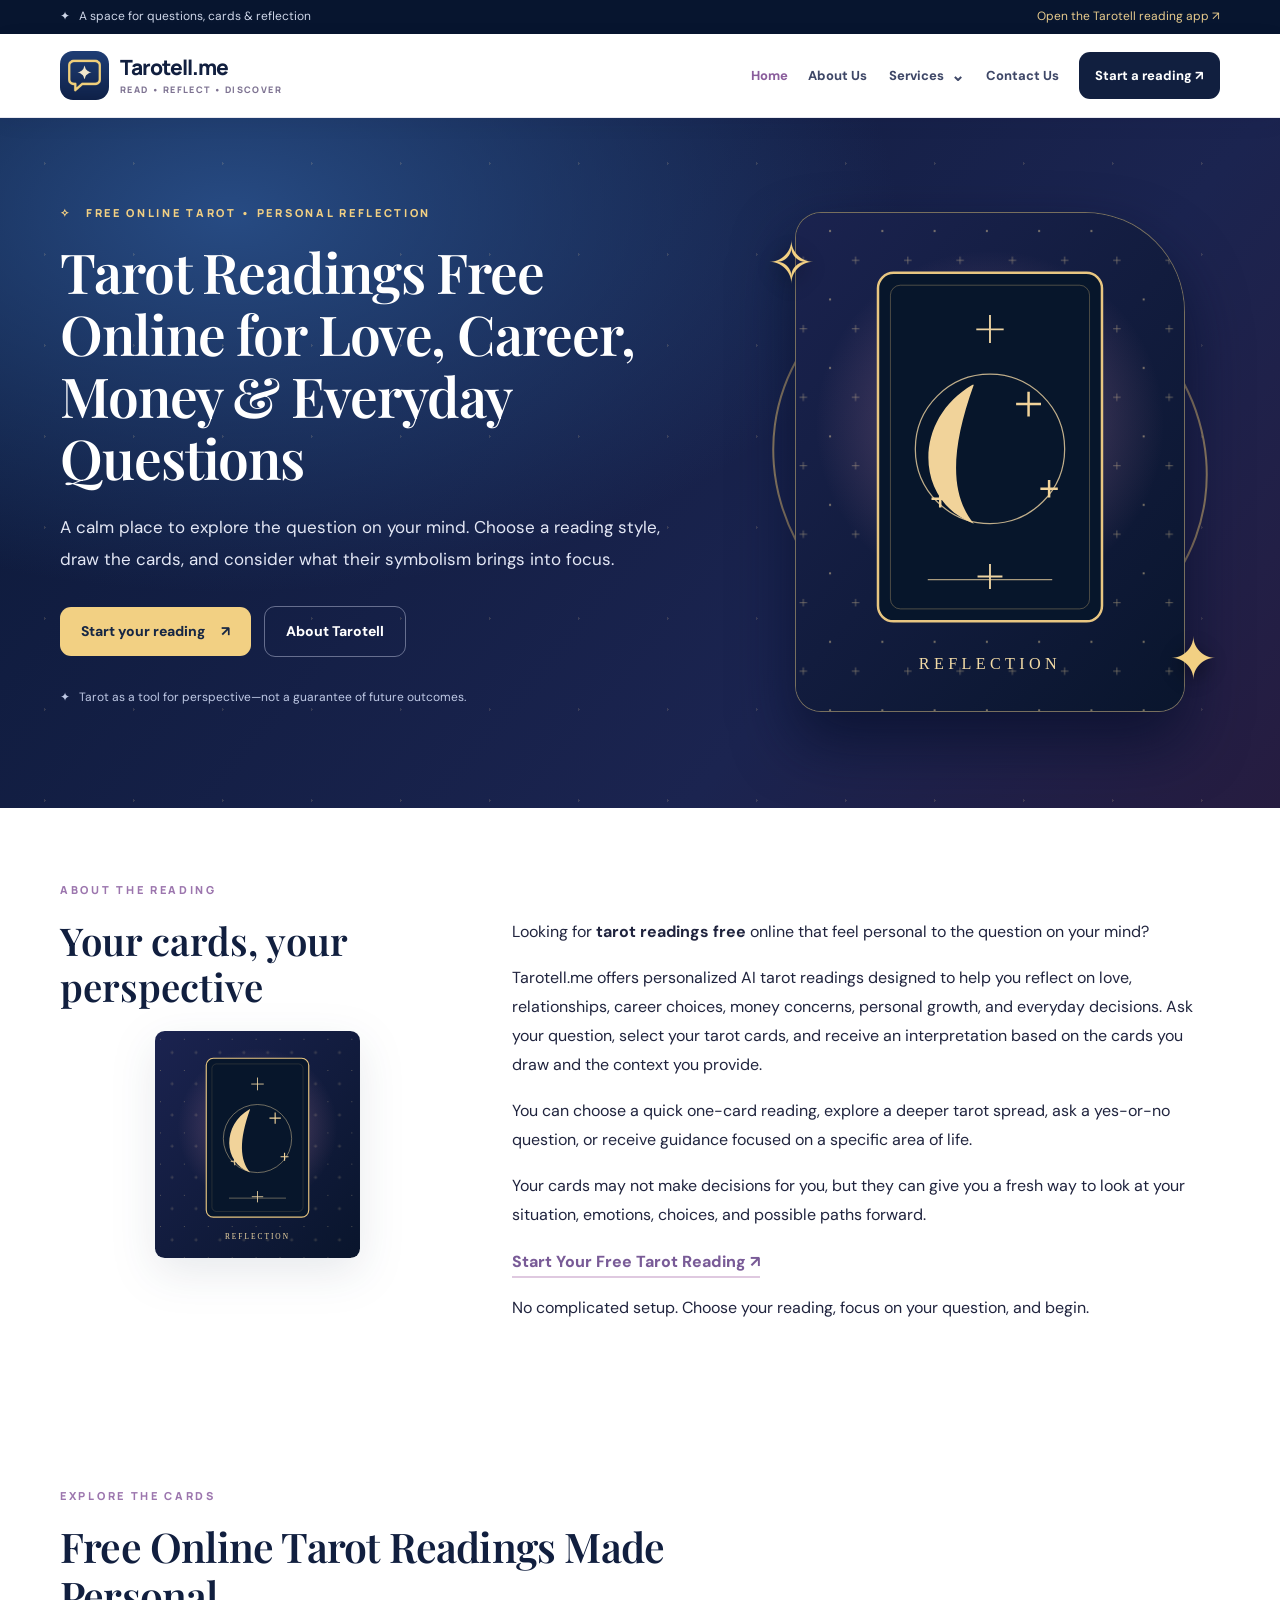
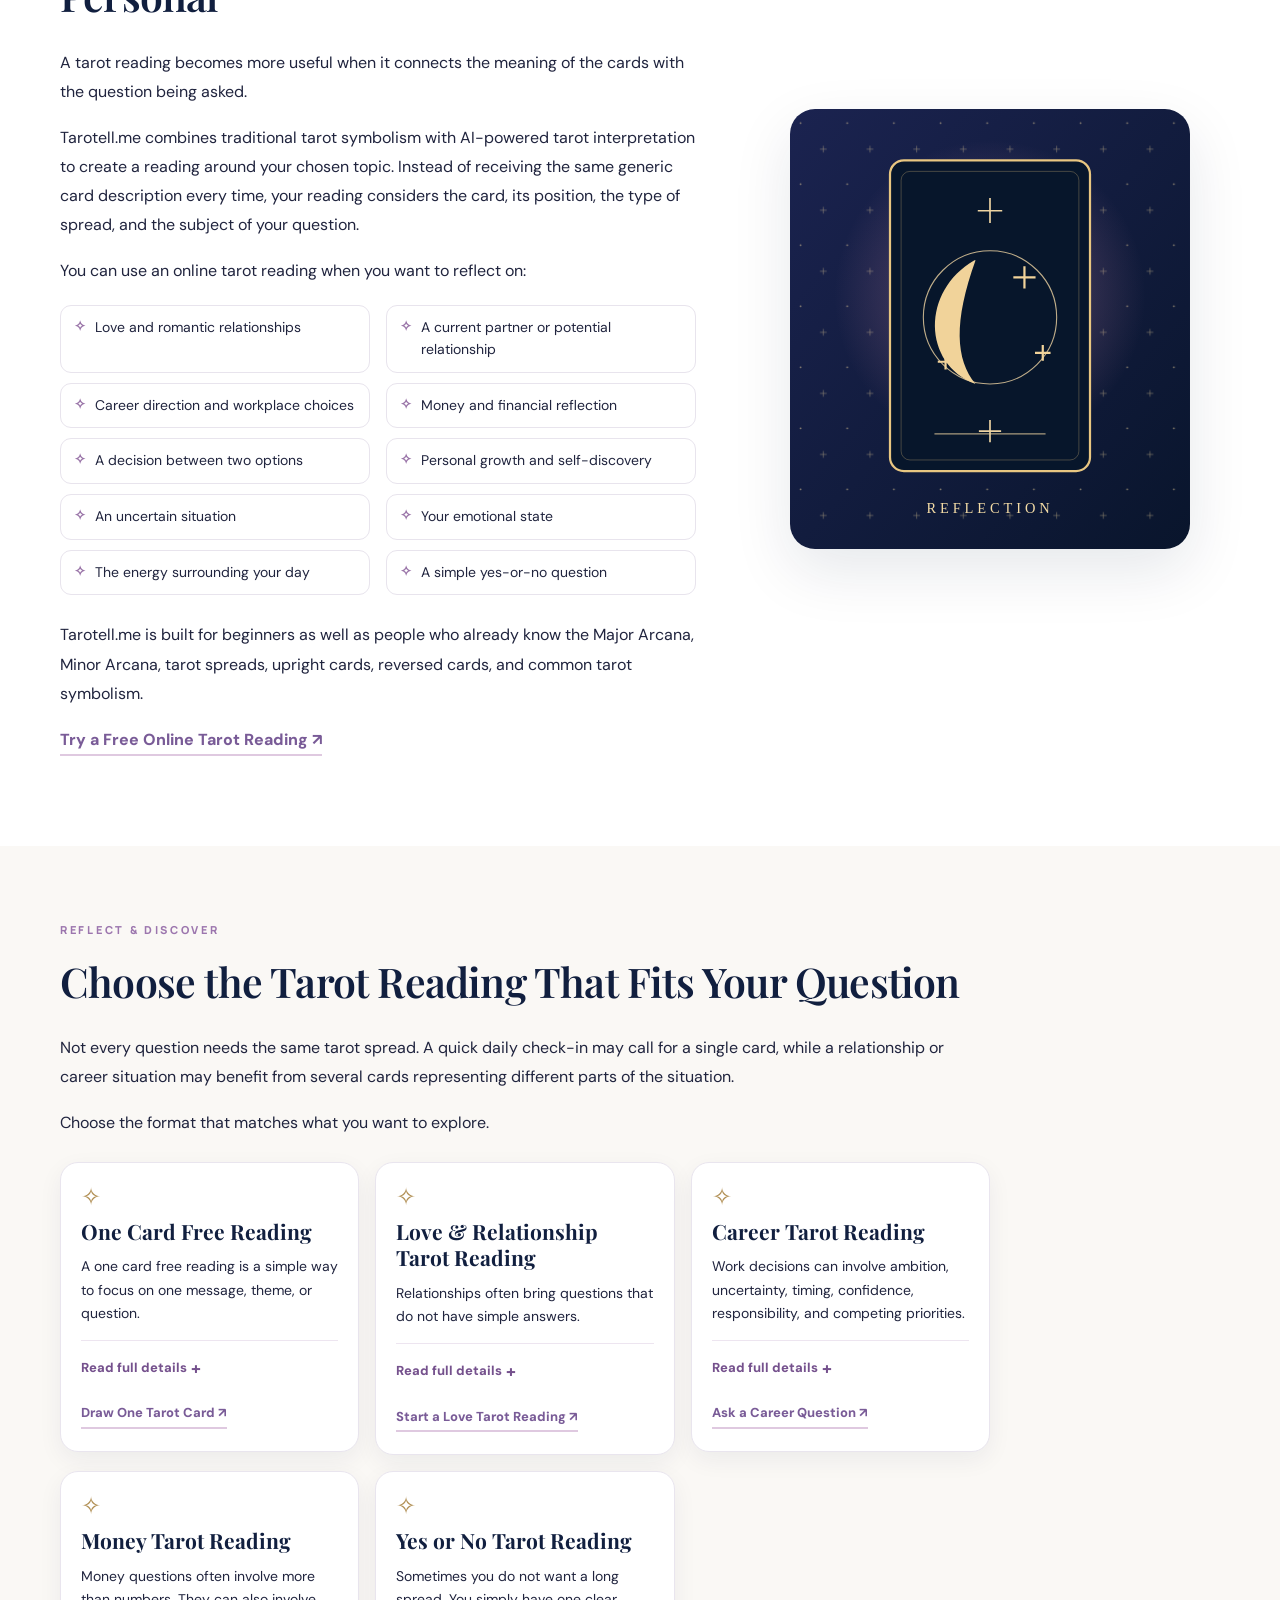
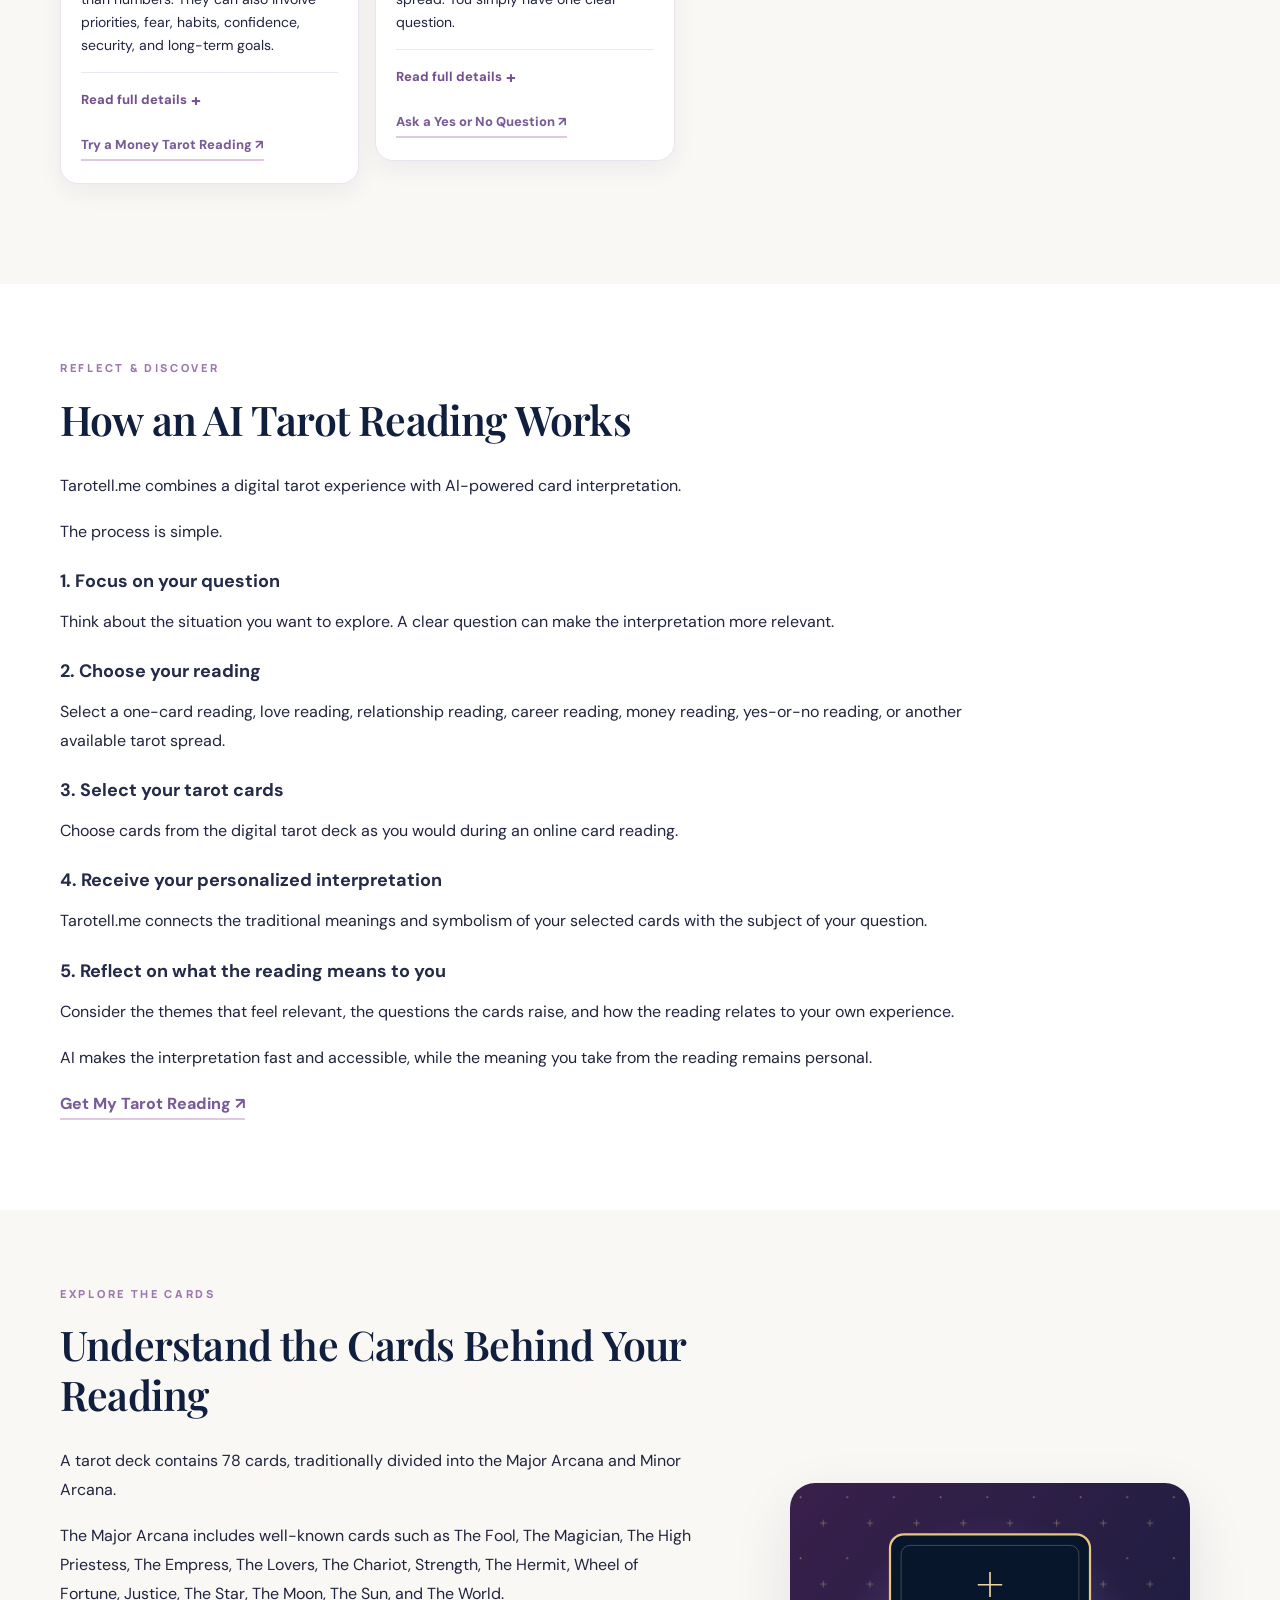
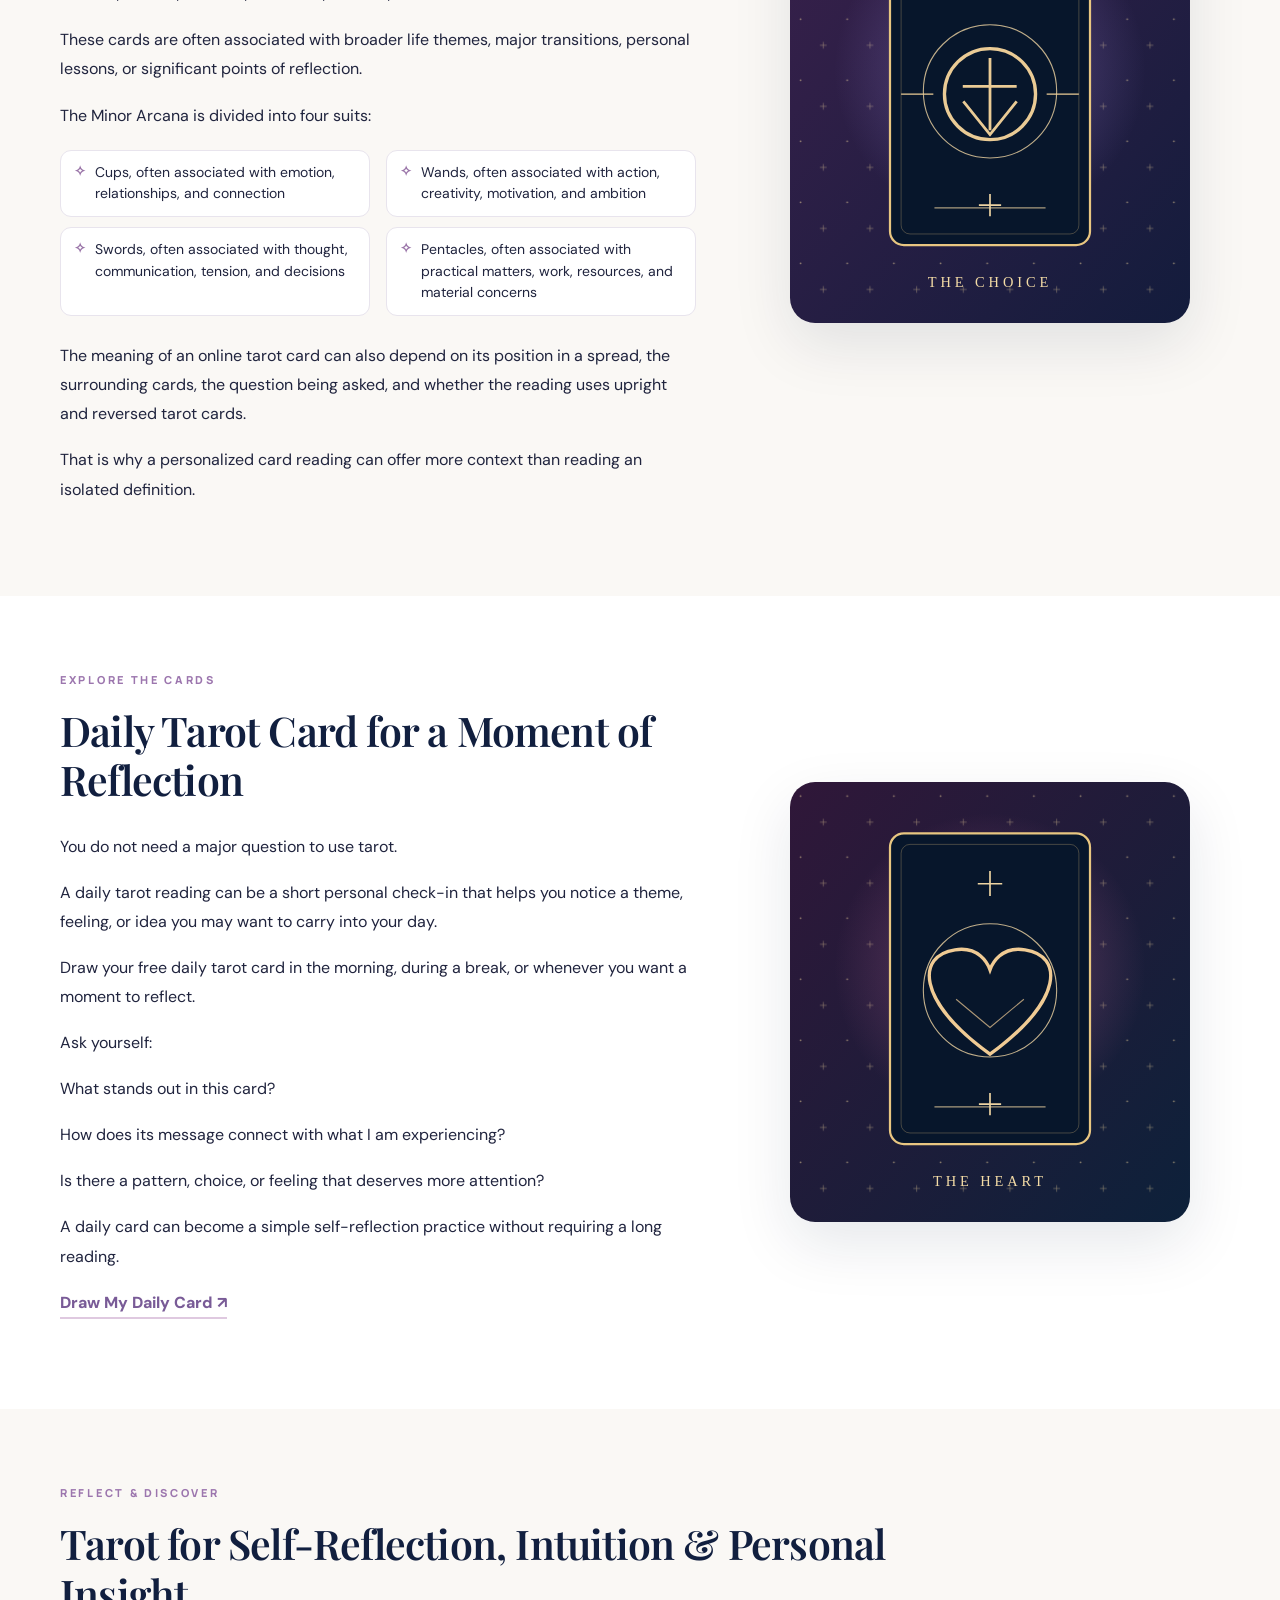
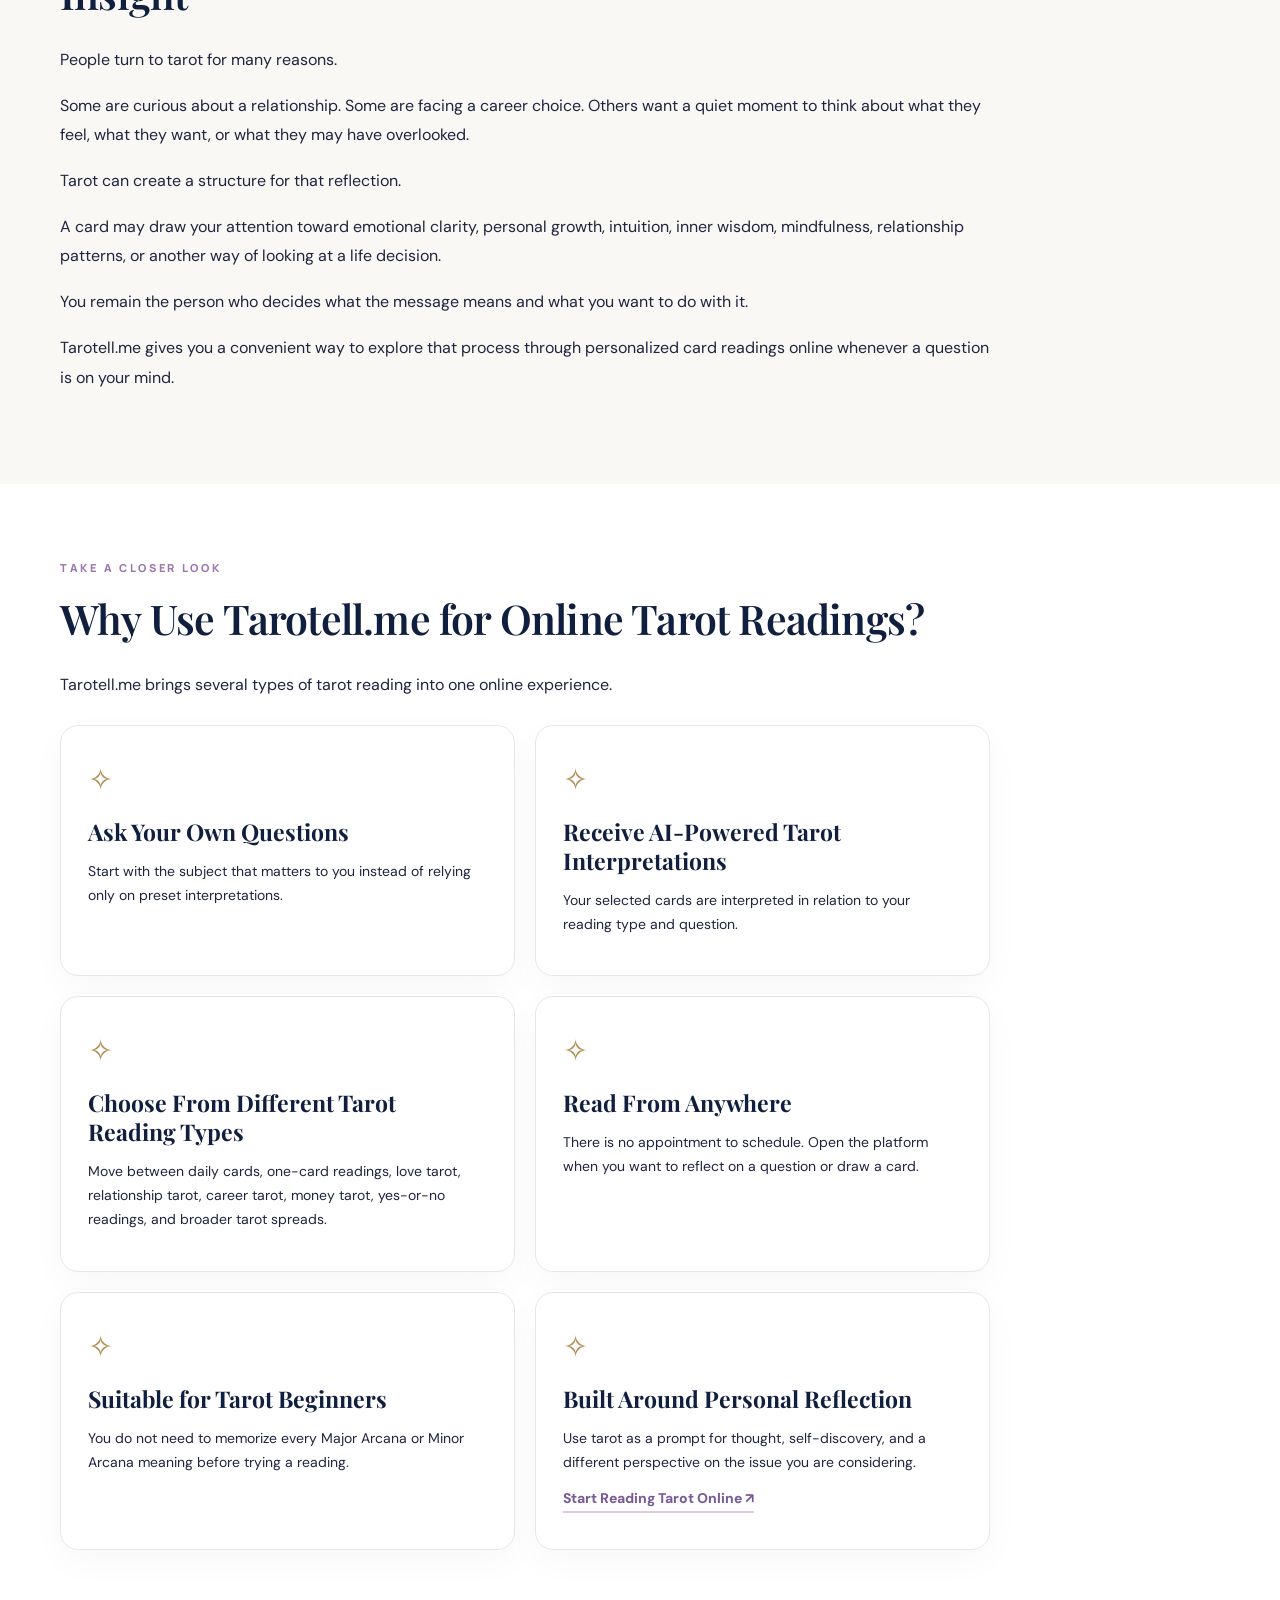
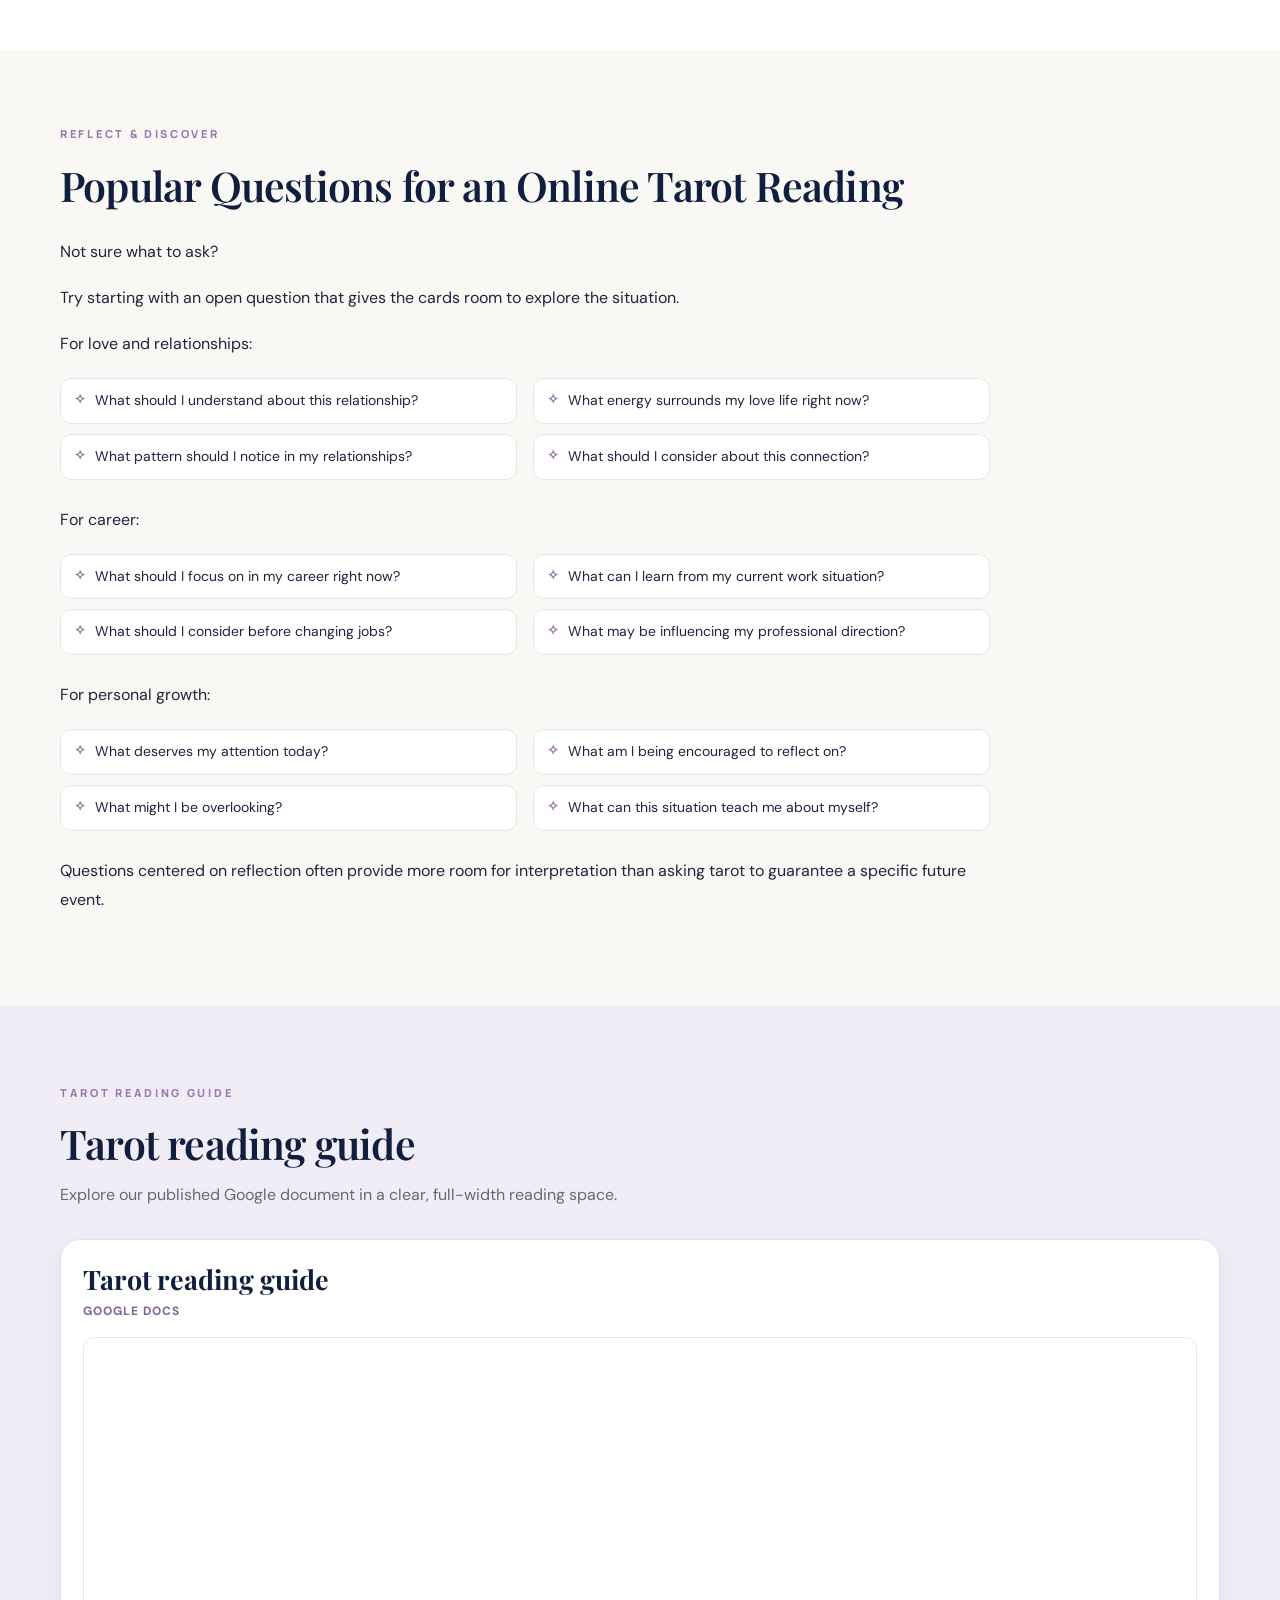
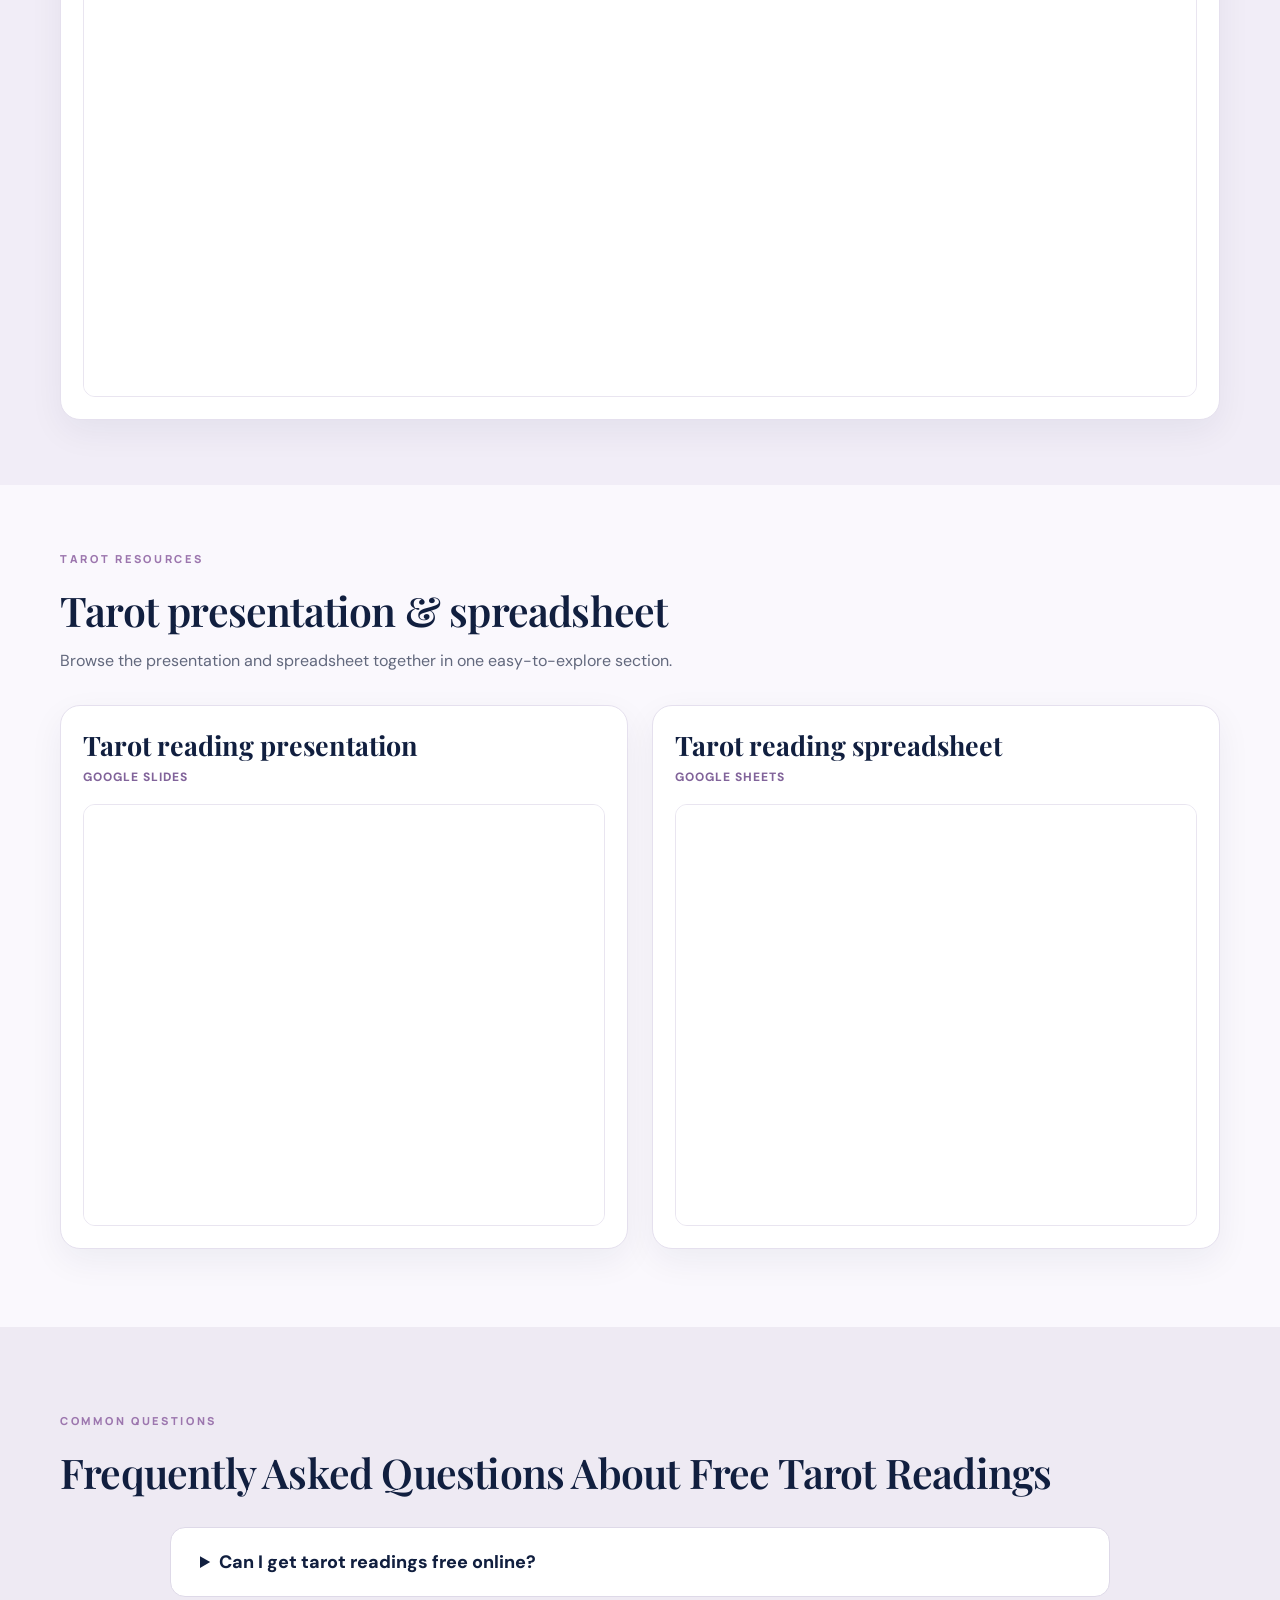
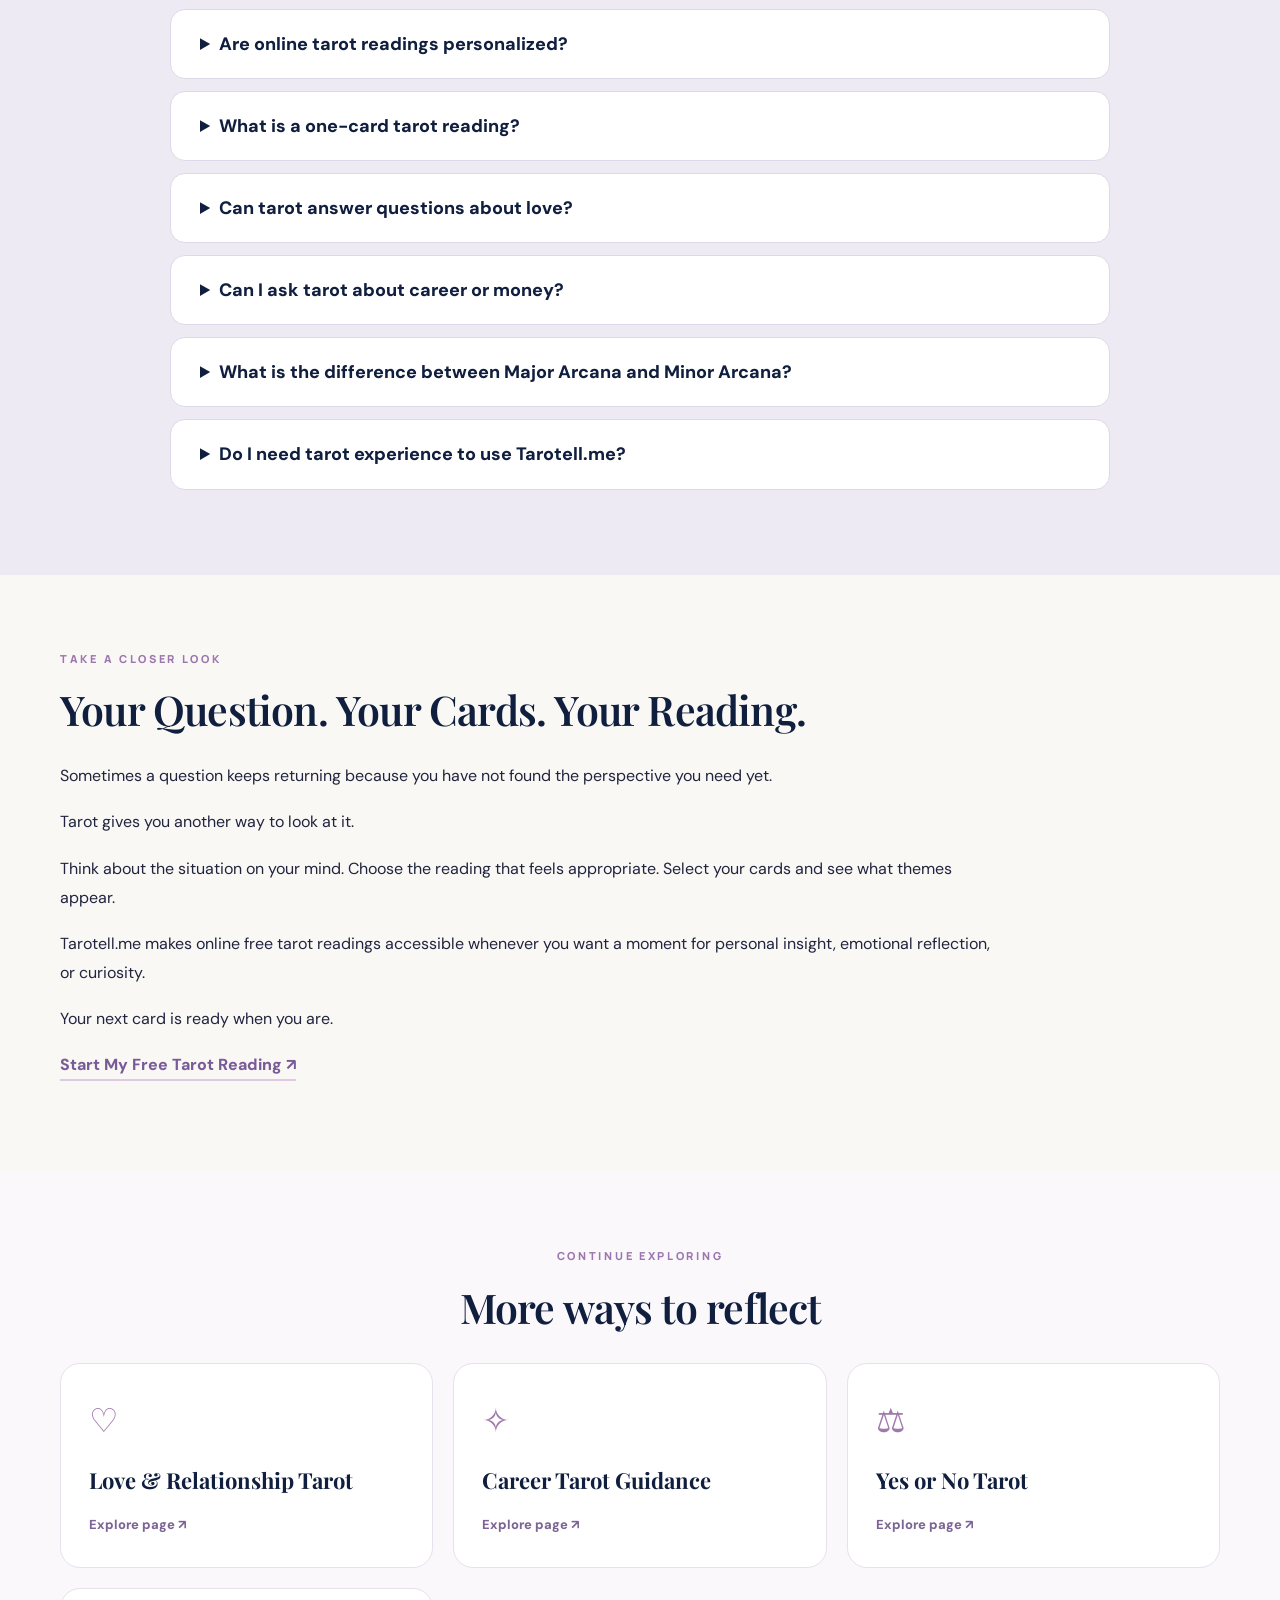
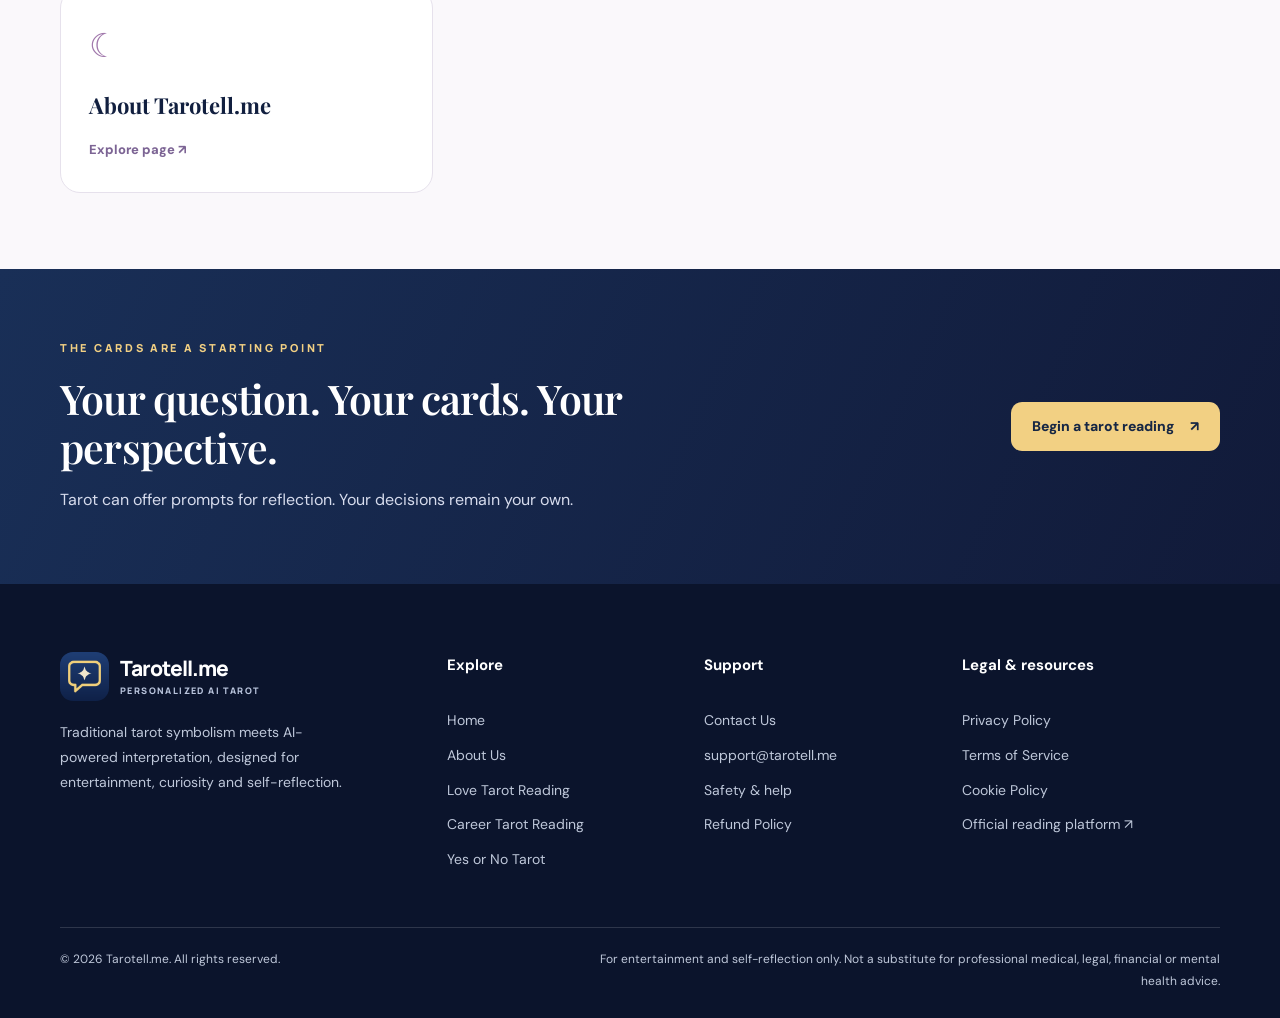
==== commit 10b9b87a: "Add files via upload" ====
--- a/index.html
+++ b/index.html
@@ -1,3 +1,43 @@
 <!DOCTYPE html>
 
-<html lang="en"><head><meta charset="utf-8"/><meta content="width=device-width,initial-scale=1" name="viewport"/><title>Tarot Readings Free Online | AI Tarot Reading | Tarotell.me</title><meta content="Get tarot readings free online with Tarotell.me. Ask about love, relationships, career, money, or daily life with personalized AI tarot card readings." name="description"/><meta content="index,follow" name="robots"/><meta content="#101c38" name="theme-color"/><meta content="website" property="og:type"/><meta content="Tarot Readings Free Online | AI Tarot Reading | Tarotell.me" property="og:title"/><meta content="Get tarot readings free online with Tarotell.me. Ask about love, relationships, career, money, or daily life with personalized AI tarot card readings." property="og:description"/><link href="assets/images/tarotell-logo.png" rel="icon" type="image/png"/><link href="assets/css/styles.css" rel="stylesheet"/><script defer="" src="assets/js/site.js"></script><script type="application/ld+json">{"@context": "https://schema.org", "@type": "Organization", "name": "Tarotell.me", "url": "https://tarotell.me/", "email": "support@tarotell.me", "description": "AI tarot reading platform for self-reflection and entertainment."}</script></head><body><a class="skip" href="#main">Skip to content</a><div class="topline"><div class="container"><span>✦   A space for questions, cards &amp; reflection</span><a href="https://tarotell.me/" rel="noopener" target="_blank">Open the Tarotell reading app ↗</a></div></div><header class="header"><div class="container header-inner"><a aria-label="Tarotell home" class="brand" href="index.html"><img alt="Tarotell.me brand logo" height="50" src="assets/images/tarotell-logo.png" width="50"/><span><strong>Tarotell.me</strong><small>READ • REFLECT • DISCOVER</small></span></a><button aria-controls="nav" aria-expanded="false" aria-label="Open navigation" class="menu" type="button"><span></span><span></span><span></span></button><nav aria-label="Main navigation" class="nav" id="nav"><a aria-current="page" class="current" href="index.html">Home</a><a href="about-us.html">About Us</a><div class="nav-dropdown"><button aria-controls="services-list" aria-expanded="false" aria-haspopup="true" class="nav-dropdown-toggle" type="button">Services<span aria-hidden="true" class="dropdown-chevron">⌄</span></button><div class="nav-dropdown-menu" id="services-list"><a href="love-tarot-reading/index.html">Love Tarot</a><a href="career-tarot-reading/index.html">Career Tarot</a><a href="yes-no-tarot-reading/index.html">Yes or No Tarot</a></div></div><a href="contact-us.html">Contact Us</a><a class="nav-cta" href="https://tarotell.me/" rel="noopener" target="_blank">Start a reading <span aria-hidden="true">↗</span></a></nav></div></header><main id="main"><section class="hero hero-home"><div class="container hero-grid"><div class="hero-content"><span class="eyebrow">✧   FREE ONLINE TAROT • PERSONAL REFLECTION</span><h1>Tarot Readings Free Online for Love, Career, Money &amp; Everyday Questions</h1><p class="hero-lead">A calm place to explore the question on your mind. Choose a reading style, draw the cards, and consider what their symbolism brings into focus.</p><div class="hero-buttons"><a class="btn btn-gold" href="https://tarotell.me/" rel="noopener" target="_blank">Start your reading <span>↗</span></a><a class="btn btn-outline" href="about-us.html">About Tarotell</a></div><p class="hero-note">✦   Tarot as a tool for perspective—not a guarantee of future outcomes.</p></div><div class="hero-art"><div class="halo"></div><div class="hero-frame"><img alt="Starry celestial Tarotell scene" class="hero-site-photo" loading="eager" onerror="this.onerror=null;this.src='assets/images/insight-tarot.svg';" src="https://static.tarotell.me/web/640/hero/dream-tall.jpg"/></div><span class="hero-orbit hero-orbit-one">✧</span><span class="hero-orbit hero-orbit-two">✦</span></div></div></section><section class="opening"><div class="container"><span class="eyebrow">ABOUT THE READING</span><div class="opening-grid"><div class="opening-aside"><h2>Your cards, your perspective</h2><img alt="Celestial tarot card illustration representing insight and self-reflection" class="opening-tarot-art" height="260" loading="lazy" src="assets/images/insight-tarot.svg" width="238"/></div><div class="opening-text"><p>Looking for tarot readings free online that feel personal to the question on your mind?</p><p>Tarotell.me offers personalized AI tarot readings designed to help you reflect on love, relationships, career choices, money concerns, personal growth, and everyday decisions. Ask your question, select your tarot cards, and receive an interpretation based on the cards you draw and the context you provide.</p><p>You can choose a quick one-card reading, explore a deeper tarot spread, ask a yes-or-no question, or receive guidance focused on a specific area of life.</p><p>Your cards may not make decisions for you, but they can give you a fresh way to look at your situation, emotions, choices, and possible paths forward.</p><p class="inline-action"><a class="text-cta" href="https://tarotell.me/" rel="noopener" target="_blank">Start Your Free Tarot Reading <span>↗</span></a></p><p>No complicated setup. Choose your reading, focus on your question, and begin.</p></div></div></div></section><section class="reading-section light" id="section-1"><div class="container"><div class="section-grid"><div class="section-text"><span class="eyebrow">EXPLORE THE CARDS</span><h2>Free Online Tarot Readings Made Personal</h2><div class="section-prose"><p>A tarot reading becomes more useful when it connects the meaning of the cards with the question being asked.</p><p>Tarotell.me combines traditional tarot symbolism with AI-powered tarot interpretation to create a reading around your chosen topic. Instead of receiving the same generic card description every time, your reading considers the card, its position, the type of spread, and the subject of your question.</p><p>You can use an online tarot reading when you want to reflect on:</p><ul class="check-grid"><li>Love and romantic relationships</li><li>A current partner or potential relationship</li><li>Career direction and workplace choices</li><li>Money and financial reflection</li><li>A decision between two options</li><li>Personal growth and self-discovery</li><li>An uncertain situation</li><li>Your emotional state</li><li>The energy surrounding your day</li><li>A simple yes-or-no question</li></ul><p>Tarotell.me is built for beginners as well as people who already know the Major Arcana, Minor Arcana, tarot spreads, upright cards, reversed cards, and common tarot symbolism.</p><p class="inline-action"><a class="text-cta" href="https://tarotell.me/" rel="noopener" target="_blank">Try a Free Online Tarot Reading <span>↗</span></a></p></div></div><div class="section-visual"><img alt="Tarot illustration for Free Online Tarot Readings Made Personal" loading="lazy" src="assets/images/insight-tarot.svg"/></div></div></div></section><section class="reading-section muted reading-options-section" id="section-2"><div class="container"><div class="section-text"><span class="eyebrow">REFLECT &amp; DISCOVER</span><h2>Choose the Tarot Reading That Fits Your Question</h2><div class="section-prose"><p>Not every question needs the same tarot spread. A quick daily check-in may call for a single card, while a relationship or career situation may benefit from several cards representing different parts of the situation.</p><p>Choose the format that matches what you want to explore.</p></div><div class="subtopic-grid"><article class="subtopic compact-tarot-card"><span class="star">✧</span><h3>One Card Free Reading</h3><p class="card-lead">A one card free reading is a simple way to focus on one message, theme, or question.</p><details class="card-more"><summary>Read full details</summary><p>Draw a single online tarot card and consider how its imagery, symbolism, suit, or Major Arcana meaning connects with your current situation.</p><p>A one-card tarot reading can work well for questions such as:</p><ul class="check-grid"><li>What should I pay attention to today?</li><li>What energy surrounds this situation?</li><li>What should I reflect on before making this choice?</li><li>What may be influencing my feelings right now?</li></ul><p>It is also a useful option if you are new to tarot and want an easy place to begin.</p></details><p class="inline-action"><a class="text-cta" href="https://tarotell.me/" rel="noopener" target="_blank">Draw One Tarot Card <span>↗</span></a></p></article><article class="subtopic compact-tarot-card"><span class="star">✧</span><h3>Love &amp; Relationship Tarot Reading</h3><p class="card-lead">Relationships often bring questions that do not have simple answers.</p><details class="card-more"><summary>Read full details</summary><p>A love tarot reading can help you reflect on attraction, communication, emotional patterns, uncertainty, connection, boundaries, or the direction of a relationship.</p><p>You may want to ask about a current relationship, someone you are interested in, a past connection, or what you can learn from your own feelings.</p><p>Relationship tarot may help you consider questions such as:</p><ul class="check-grid"><li>What is shaping this connection?</li><li>What should I understand about my current relationship?</li><li>What am I bringing into this relationship?</li><li>What pattern may need more attention?</li><li>What should I consider before taking the next step?</li></ul><p>The cards can offer another perspective on a relationship, but your choices, communication, and boundaries remain your own.</p></details><p class="inline-action"><a class="text-cta" href="https://tarotell.me/" rel="noopener" target="_blank">Start a Love Tarot Reading <span>↗</span></a></p></article><article class="subtopic compact-tarot-card"><span class="star">✧</span><h3>Career Tarot Reading</h3><p class="card-lead">Work decisions can involve ambition, uncertainty, timing, confidence, responsibility, and competing priorities.</p><details class="card-more"><summary>Read full details</summary><p>A career tarot reading gives you a structured way to reflect on your professional situation. You can ask about a job opportunity, career change, promotion, workplace challenge, project, or choice between different directions.</p><p>Your reading may focus on the influences around your current position, what deserves closer attention, and what a particular card suggests for reflection.</p><p>Use career tarot as a tool for personal insight rather than a substitute for professional, financial, or employment advice.</p></details><p class="inline-action"><a class="text-cta" href="https://tarotell.me/" rel="noopener" target="_blank">Ask a Career Question <span>↗</span></a></p></article><article class="subtopic compact-tarot-card"><span class="star">✧</span><h3>Money Tarot Reading</h3><p class="card-lead">Money questions often involve more than numbers. They can also involve priorities, fear, habits, confidence, security, and long-term goals.</p><details class="card-more"><summary>Read full details</summary><p>A money tarot reading can help you think through the personal side of a financial situation.</p><p>You might explore your attitude toward money, a choice you are weighing, or the concerns influencing a financial decision.</p><p>Tarot should not replace qualified financial advice or factual research. It can instead serve as a prompt for self-reflection before you decide what action makes sense for you.</p></details><p class="inline-action"><a class="text-cta" href="https://tarotell.me/" rel="noopener" target="_blank">Try a Money Tarot Reading <span>↗</span></a></p></article><article class="subtopic compact-tarot-card"><span class="star">✧</span><h3>Yes or No Tarot Reading</h3><p class="card-lead">Sometimes you do not want a long spread. You simply have one clear question.</p><details class="card-more"><summary>Read full details</summary><p>A yes or no tarot reading offers a quick tarot-based perspective for questions with two possible directions.</p><p>Focus on a specific question, draw your card, and read the interpretation in context. If the result feels uncertain, consider what the symbolism may be asking you to examine rather than treating it as a guaranteed prediction.</p></details><p class="inline-action"><a class="text-cta" href="https://tarotell.me/yes-or-no-tarot" rel="noopener" target="_blank">Ask a Yes or No Question <span>↗</span></a></p></article></div></div></div></section><section class="reading-section light" id="section-3"><div class="container"><div class="section-text"><span class="eyebrow">REFLECT &amp; DISCOVER</span><h2>How an AI Tarot Reading Works</h2><div class="section-prose"><p>Tarotell.me combines a digital tarot experience with AI-powered card interpretation.</p><p>The process is simple.</p><h4>1. Focus on your question</h4><p>Think about the situation you want to explore. A clear question can make the interpretation more relevant.</p><h4>2. Choose your reading</h4><p>Select a one-card reading, love reading, relationship reading, career reading, money reading, yes-or-no reading, or another available tarot spread.</p><h4>3. Select your tarot cards</h4><p>Choose cards from the digital tarot deck as you would during an online card reading.</p><h4>4. Receive your personalized interpretation</h4><p>Tarotell.me connects the traditional meanings and symbolism of your selected cards with the subject of your question.</p><h4>5. Reflect on what the reading means to you</h4><p>Consider the themes that feel relevant, the questions the cards raise, and how the reading relates to your own experience.</p><p>AI makes the interpretation fast and accessible, while the meaning you take from the reading remains personal.</p><p class="inline-action"><a class="text-cta" href="https://tarotell.me/" rel="noopener" target="_blank">Get My Tarot Reading <span>↗</span></a></p></div></div></div></section><section class="reading-section muted" id="section-4"><div class="container"><div class="section-grid"><div class="section-text"><span class="eyebrow">EXPLORE THE CARDS</span><h2>Understand the Cards Behind Your Reading</h2><div class="section-prose"><p>A tarot deck contains 78 cards, traditionally divided into the Major Arcana and Minor Arcana.</p><p>The Major Arcana includes well-known cards such as The Fool, The Magician, The High Priestess, The Empress, The Lovers, The Chariot, Strength, The Hermit, Wheel of Fortune, Justice, The Star, The Moon, The Sun, and The World.</p><p>These cards are often associated with broader life themes, major transitions, personal lessons, or significant points of reflection.</p><p>The Minor Arcana is divided into four suits:</p><ul class="check-grid"><li>Cups, often associated with emotion, relationships, and connection</li><li>Wands, often associated with action, creativity, motivation, and ambition</li><li>Swords, often associated with thought, communication, tension, and decisions</li><li>Pentacles, often associated with practical matters, work, resources, and material concerns</li></ul><p>The meaning of an online tarot card can also depend on its position in a spread, the surrounding cards, the question being asked, and whether the reading uses upright and reversed tarot cards.</p><p>That is why a personalized card reading can offer more context than reading an isolated definition.</p></div></div><div class="section-visual"><img alt="Tarot illustration for Understand the Cards Behind Your Reading" loading="lazy" src="assets/images/yesno-tarot.svg"/></div></div></div></section><section class="reading-section light" id="section-5"><div class="container"><div class="section-grid"><div class="section-text"><span class="eyebrow">EXPLORE THE CARDS</span><h2>Daily Tarot Card for a Moment of Reflection</h2><div class="section-prose"><p>You do not need a major question to use tarot.</p><p>A daily tarot reading can be a short personal check-in that helps you notice a theme, feeling, or idea you may want to carry into your day.</p><p>Draw your free daily tarot card in the morning, during a break, or whenever you want a moment to reflect.</p><p>Ask yourself:</p><p>What stands out in this card?</p><p>How does its message connect with what I am experiencing?</p><p>Is there a pattern, choice, or feeling that deserves more attention?</p><p>A daily card can become a simple self-reflection practice without requiring a long reading.</p><p class="inline-action"><a class="text-cta" href="https://tarotell.me/" rel="noopener" target="_blank">Draw My Daily Card <span>↗</span></a></p></div></div><div class="section-visual"><img alt="Tarot illustration for Daily Tarot Card for a Moment of Reflection" loading="lazy" src="assets/images/love-tarot.svg"/></div></div></div></section><section class="reading-section muted" id="section-6"><div class="container"><div class="section-text"><span class="eyebrow">REFLECT &amp; DISCOVER</span><h2>Tarot for Self-Reflection, Intuition &amp; Personal Insight</h2><div class="section-prose"><p>People turn to tarot for many reasons.</p><p>Some are curious about a relationship. Some are facing a career choice. Others want a quiet moment to think about what they feel, what they want, or what they may have overlooked.</p><p>Tarot can create a structure for that reflection.</p><p>A card may draw your attention toward emotional clarity, personal growth, intuition, inner wisdom, mindfulness, relationship patterns, or another way of looking at a life decision.</p><p>You remain the person who decides what the message means and what you want to do with it.</p><p>Tarotell.me gives you a convenient way to explore that process through personalized card readings online whenever a question is on your mind.</p></div></div></div></section><section class="reading-section light" id="section-7"><div class="container"><div class="section-text"><span class="eyebrow">TAKE A CLOSER LOOK</span><h2>Why Use Tarotell.me for Online Tarot Readings?</h2><div class="section-prose"><p>Tarotell.me brings several types of tarot reading into one online experience.</p></div><div class="subtopic-grid"><article class="subtopic"><span class="star">✧</span><h3>Ask Your Own Questions</h3><p>Start with the subject that matters to you instead of relying only on preset interpretations.</p></article><article class="subtopic"><span class="star">✧</span><h3>Receive AI-Powered Tarot Interpretations</h3><p>Your selected cards are interpreted in relation to your reading type and question.</p></article><article class="subtopic"><span class="star">✧</span><h3>Choose From Different Tarot Reading Types</h3><p>Move between daily cards, one-card readings, love tarot, relationship tarot, career tarot, money tarot, yes-or-no readings, and broader tarot spreads.</p></article><article class="subtopic"><span class="star">✧</span><h3>Read From Anywhere</h3><p>There is no appointment to schedule. Open the platform when you want to reflect on a question or draw a card.</p></article><article class="subtopic"><span class="star">✧</span><h3>Suitable for Tarot Beginners</h3><p>You do not need to memorize every Major Arcana or Minor Arcana meaning before trying a reading.</p></article><article class="subtopic"><span class="star">✧</span><h3>Built Around Personal Reflection</h3><p>Use tarot as a prompt for thought, self-discovery, and a different perspective on the issue you are considering.</p><p class="inline-action"><a class="text-cta" href="https://tarotell.me/" rel="noopener" target="_blank">Start Reading Tarot Online <span>↗</span></a></p></article></div></div></div></section><section class="reading-section muted" id="section-8"><div class="container"><div class="section-text"><span class="eyebrow">REFLECT &amp; DISCOVER</span><h2>Popular Questions for an Online Tarot Reading</h2><div class="section-prose"><p>Not sure what to ask?</p><p>Try starting with an open question that gives the cards room to explore the situation.</p><p>For love and relationships:</p><ul class="check-grid"><li>What should I understand about this relationship?</li><li>What energy surrounds my love life right now?</li><li>What pattern should I notice in my relationships?</li><li>What should I consider about this connection?</li></ul><p>For career:</p><ul class="check-grid"><li>What should I focus on in my career right now?</li><li>What can I learn from my current work situation?</li><li>What should I consider before changing jobs?</li><li>What may be influencing my professional direction?</li></ul><p>For personal growth:</p><ul class="check-grid"><li>What deserves my attention today?</li><li>What am I being encouraged to reflect on?</li><li>What might I be overlooking?</li><li>What can this situation teach me about myself?</li></ul><p>Questions centered on reflection often provide more room for interpretation than asking tarot to guarantee a specific future event.</p></div></div></div></section><section aria-labelledby="resource-heading" class="resource-section resource-section--document" id="tarot-resources"><div class="container"><div class="resource-heading"><span class="eyebrow">TAROT READING GUIDE</span><h2 id="resource-heading">Tarot reading guide</h2><p>Explore our published Google document in a clear, full-width reading space.</p></div><article class="resource-card resource-doc resource-card--featured"><h3>Tarot reading guide</h3><p class="resource-type">Google Docs</p><div class="resource-frame resource-frame-doc"><iframe allow="fullscreen" allowfullscreen="" loading="lazy" referrerpolicy="strict-origin-when-cross-origin" scrolling="auto" src="https://docs.google.com/document/d/e/2PACX-1vRKeRRWg99LRRG4WDjH90YjHBDVnZAQDzB9gysI5KVWU-C3MRapqqPDTrfT5i4is7eENo2QM0KKtCFJ/pub?embedded=true" title="Tarot reading guide"></iframe></div></article></div></section><section aria-labelledby="media-resource-heading" class="resource-section resource-section--media" id="tarot-media-resources"><div class="container"><div class="resource-heading"><span class="eyebrow">TAROT RESOURCES</span><h2 id="media-resource-heading">Tarot presentation &amp; spreadsheet</h2><p>Browse the presentation and spreadsheet together in one easy-to-explore section.</p></div><div class="resource-paired-grid"><article class="resource-card resource-slides"><h3>Tarot reading presentation</h3><p class="resource-type">Google Slides</p><div class="resource-frame resource-frame-slides"><iframe allow="fullscreen" allowfullscreen="" loading="lazy" referrerpolicy="strict-origin-when-cross-origin" scrolling="auto" src="https://docs.google.com/presentation/d/e/2PACX-1vRJ7sG3_FRl6LQXtPhxk6TTsDTbgQ7JcGBhe0s0Dg1MZpyc8-ECB-W7IMaonAKdI-gA-IVmJ4rDowLv/pubembed?start=false&amp;loop=false&amp;delayms=3000" title="Tarot reading presentation"></iframe></div></article><article class="resource-card resource-sheet"><h3>Tarot reading spreadsheet</h3><p class="resource-type">Google Sheets</p><div class="resource-frame resource-frame-sheet"><iframe allow="fullscreen" allowfullscreen="" loading="lazy" referrerpolicy="strict-origin-when-cross-origin" scrolling="auto" src="https://docs.google.com/spreadsheets/d/e/2PACX-1vS1T_Nby0wT-odyLH_JfUi05WvLtf9x84OBgem-C3oPeKl4SBbrxR7g1ESABdlYtEXLWVcpEnNWuN2G/pubhtml?widget=true&amp;headers=false" title="Tarot reading spreadsheet"></iframe></div></article></div></div></section><section class="faq-section" id="faqs"><div class="container"><span class="eyebrow">COMMON QUESTIONS</span><h2>Frequently Asked Questions About Free Tarot Readings</h2><div class="faq-grid"><details class="faq"><summary>Can I get tarot readings free online?</summary><p>Yes. Tarotell.me provides free online tarot reading experiences, including options such as daily tarot cards and personalized card readings. Choose the available reading that matches the question you want to explore.</p></details><details class="faq"><summary>Are online tarot readings personalized?</summary><p>Tarotell.me uses your selected cards, reading format, and question to provide a personalized AI tarot interpretation rather than relying only on a single generic card definition.</p></details><details class="faq"><summary>What is a one-card tarot reading?</summary><p>A one-card tarot reading uses a single tarot card to explore one question, theme, or point of reflection. It is one of the simplest tarot formats and can work well for daily readings and beginners.</p></details><details class="faq"><summary>Can tarot answer questions about love?</summary><p>Love and relationship tarot readings can help you reflect on emotions, communication, relationship patterns, attraction, uncertainty, and your own perspective. They should not be treated as proof of another person's private thoughts or feelings.</p></details><details class="faq"><summary>Can I ask tarot about career or money?</summary><p>Yes. You can use career and money tarot readings for reflection around work, goals, priorities, choices, or concerns. Tarot is not a replacement for professional financial, legal, career, or employment advice.</p></details><details class="faq"><summary>What is the difference between Major Arcana and Minor Arcana?</summary><p>The Major Arcana contains cards commonly linked with larger life themes and significant experiences. The Minor Arcana contains four suits, Cups, Wands, Swords, and Pentacles, that often relate to everyday emotions, actions, thoughts, relationships, work, and practical matters.</p></details><details class="faq"><summary>Do I need tarot experience to use Tarotell.me?</summary><p>No. Beginners can select a card and receive an interpretation without already knowing every tarot card meaning. People familiar with tarot can also use the platform to explore specific cards, spreads, symbolism, and combinations.</p></details></div></div></section><section class="reading-section muted" id="section-10"><div class="container"><div class="section-text"><span class="eyebrow">TAKE A CLOSER LOOK</span><h2>Your Question. Your Cards. Your Reading.</h2><div class="section-prose"><p>Sometimes a question keeps returning because you have not found the perspective you need yet.</p><p>Tarot gives you another way to look at it.</p><p>Think about the situation on your mind. Choose the reading that feels appropriate. Select your cards and see what themes appear.</p><p>Tarotell.me makes online free tarot readings accessible whenever you want a moment for personal insight, emotional reflection, or curiosity.</p><p>Your next card is ready when you are.</p><p class="inline-action"><a class="text-cta" href="https://tarotell.me/" rel="noopener" target="_blank">Start My Free Tarot Reading <span>↗</span></a></p></div></div></div></section><section class="related"><div class="container"><div class="related-head"><span class="eyebrow">CONTINUE EXPLORING</span><h2>More ways to reflect</h2></div><div class="related-grid"><a class="related-card" href="love-tarot-reading/index.html"><span class="related-icon">♡</span><h3>Love &amp; Relationship Tarot</h3><span class="readmore">Explore page ↗</span></a><a class="related-card" href="career-tarot-reading/index.html"><span class="related-icon">✧</span><h3>Career Tarot Guidance</h3><span class="readmore">Explore page ↗</span></a><a class="related-card" href="yes-no-tarot-reading/index.html"><span class="related-icon">⚖</span><h3>Yes or No Tarot</h3><span class="readmore">Explore page ↗</span></a><a class="related-card" href="about-us.html"><span class="related-icon">☾</span><h3>About Tarotell.me</h3><span class="readmore">Explore page ↗</span></a></div></div></section></main><section class="cta"><div class="container cta-inner"><div><span class="eyebrow">THE CARDS ARE A STARTING POINT</span><h2>Your question. Your cards. Your perspective.</h2><p>Tarot can offer prompts for reflection. Your decisions remain your own.</p></div><a class="btn btn-gold" href="https://tarotell.me/" rel="noopener" target="_blank">Begin a tarot reading <span>↗</span></a></div></section><footer class="footer"><div class="container footer-grid"><div class="footer-about"><a class="brand brand-footer" href="index.html"><img alt="Tarotell.me brand logo" height="48" src="assets/images/tarotell-logo.png" width="48"/><span><strong>Tarotell.me</strong><small>PERSONALIZED AI TAROT</small></span></a><p>Traditional tarot symbolism meets AI-powered interpretation, designed for entertainment, curiosity and self-reflection.</p></div><div><h3>Explore</h3><a href="index.html">Home</a><a href="about-us.html">About Us</a><a href="love-tarot-reading/index.html">Love Tarot Reading</a><a href="career-tarot-reading/index.html">Career Tarot Reading</a><a href="yes-no-tarot-reading/index.html">Yes or No Tarot</a></div><div><h3>Support</h3><a href="contact-us.html">Contact Us</a><a href="mailto:support@tarotell.me">support@tarotell.me</a><a href="https://tarotell.me/safety" rel="noopener" target="_blank">Safety &amp; help</a><a href="https://tarotell.me/refund-policy" rel="noopener" target="_blank">Refund Policy</a></div><div><h3>Legal &amp; resources</h3><a href="https://tarotell.me/privacy-policy" rel="noopener" target="_blank">Privacy Policy</a><a href="https://tarotell.me/terms-of-service" rel="noopener" target="_blank">Terms of Service</a><a href="https://tarotell.me/cookie-policy" rel="noopener" target="_blank">Cookie Policy</a><a href="https://tarotell.me/" rel="noopener" target="_blank">Official reading platform ↗</a></div></div><div class="container copyright"><p>© 2026 Tarotell.me. All rights reserved.</p><p>For entertainment and self-reflection only. Not a substitute for professional medical, legal, financial or mental health advice.</p></div></footer></body></html>+<html lang="en"><head><meta charset="utf-8"/><meta content="width=device-width,initial-scale=1" name="viewport"/><title>Tarot Readings Free Online | AI Tarot Reading | Tarotell.me</title><meta content="Get tarot readings free online with Tarotell.me. Ask about love, relationships, career, money, or daily life with personalized AI tarot card readings." name="description"/><meta content="index,follow" name="robots"/><meta content="#101c38" name="theme-color"/><meta content="website" property="og:type"/><meta content="Tarot Readings Free Online | AI Tarot Reading | Tarotell.me" property="og:title"/><meta content="Get tarot readings free online with Tarotell.me. Ask about love, relationships, career, money, or daily life with personalized AI tarot card readings." property="og:description"/><link href="assets/images/tarotell-logo.png" rel="icon" type="image/png"/><link href="assets/css/styles.css" rel="stylesheet"/><script defer="" src="assets/js/site.js"></script><link href="https://tarotellme.github.io/tarotreadingsonline/" rel="canonical"/><meta content="https://tarotellme.github.io/tarotreadingsonline/" property="og:url"/><meta content="https://tarotellme.github.io/tarotreadingsonline/assets/images/tarotell-logo.png" property="og:image"/><meta content="summary_large_image" name="twitter:card"/><script type="application/ld+json">{
+  "@context": "https://schema.org",
+  "@graph": [
+    {
+      "@type": "Organization",
+      "@id": "https://tarotellme.github.io/tarotreadingsonline/#organization",
+      "name": "Tarotell.me",
+      "url": "https://tarotell.me/",
+      "email": "support@tarotell.me",
+      "logo": {
+        "@type": "ImageObject",
+        "url": "https://tarotellme.github.io/tarotreadingsonline/assets/images/tarotell-logo.png"
+      },
+      "description": "Online AI-powered tarot reading platform designed for entertainment, curiosity and personal self-reflection."
+    },
+    {
+      "@type": "WebSite",
+      "@id": "https://tarotellme.github.io/tarotreadingsonline/#website",
+      "url": "https://tarotellme.github.io/tarotreadingsonline/",
+      "name": "Tarotell.me — Tarot Readings Online",
+      "inLanguage": "en",
+      "publisher": {
+        "@id": "https://tarotellme.github.io/tarotreadingsonline/#organization"
+      }
+    },
+    {
+      "@type": "WebPage",
+      "@id": "https://tarotellme.github.io/tarotreadingsonline/#webpage",
+      "url": "https://tarotellme.github.io/tarotreadingsonline/",
+      "name": "Tarot Readings Free Online | AI Tarot Reading | Tarotell.me",
+      "description": "Get tarot readings free online with Tarotell.me. Ask about love, relationships, career, money, or daily life with personalized AI tarot card readings.",
+      "isPartOf": {
+        "@id": "https://tarotellme.github.io/tarotreadingsonline/#website"
+      },
+      "inLanguage": "en",
+      "about": {
+        "@id": "https://tarotellme.github.io/tarotreadingsonline/#organization"
+      }
+    }
+  ]
+}</script><script>if (location.pathname === "/tarotreadingsonline/index.html") { location.replace("/tarotreadingsonline/" + location.search + location.hash); }</script></head><body><a class="skip" href="#main">Skip to content</a><div class="topline"><div class="container"><span>✦   A space for questions, cards &amp; reflection</span><a href="https://tarotell.me/" rel="noopener" target="_blank">Open the Tarotell reading app ↗</a></div></div><header class="header"><div class="container header-inner"><a aria-label="Tarotell home" class="brand" href="./"><img alt="Tarotell.me brand logo" height="50" src="assets/images/tarotell-logo.png" width="50"/><span><strong>Tarotell.me</strong><small>READ • REFLECT • DISCOVER</small></span></a><button aria-controls="nav" aria-expanded="false" aria-label="Open navigation" class="menu" type="button"><span></span><span></span><span></span></button><nav aria-label="Main navigation" class="nav" id="nav"><a aria-current="page" class="current" href="./">Home</a><a href="about-us.html">About Us</a><div class="nav-dropdown"><button aria-controls="services-list" aria-expanded="false" aria-haspopup="true" class="nav-dropdown-toggle" type="button">Services<span aria-hidden="true" class="dropdown-chevron">⌄</span></button><div class="nav-dropdown-menu" id="services-list"><a href="love-tarot-reading/index.html">Love Tarot</a><a href="career-tarot-reading/index.html">Career Tarot</a><a href="yes-no-tarot-reading/index.html">Yes or No Tarot</a></div></div><a href="contact-us.html">Contact Us</a><a class="nav-cta" href="https://tarotell.me/" rel="noopener" target="_blank">Start a reading <span aria-hidden="true">↗</span></a></nav></div></header><main id="main"><section class="hero hero-home"><div class="container hero-grid"><div class="hero-content"><span class="eyebrow">✧   FREE ONLINE TAROT • PERSONAL REFLECTION</span><h1>Tarot Readings Free Online for Love, Career, Money &amp; Everyday Questions</h1><p class="hero-lead">A calm place to explore the question on your mind. Choose a reading style, draw the cards, and consider what their symbolism brings into focus.</p><div class="hero-buttons"><a class="btn btn-gold" href="https://tarotell.me/" rel="noopener" target="_blank">Start your reading <span>↗</span></a><a class="btn btn-outline" href="about-us.html">About Tarotell</a></div><p class="hero-note">✦   Tarot as a tool for perspective—not a guarantee of future outcomes.</p></div><div class="hero-art"><div class="halo"></div><div class="hero-frame"><img alt="Starry celestial Tarotell scene" class="hero-site-photo" loading="eager" onerror="this.onerror=null;this.src='assets/images/insight-tarot.svg';" src="https://static.tarotell.me/web/640/hero/dream-tall.jpg"/></div><span class="hero-orbit hero-orbit-one">✧</span><span class="hero-orbit hero-orbit-two">✦</span></div></div></section><section class="opening"><div class="container"><span class="eyebrow">ABOUT THE READING</span><div class="opening-grid"><div class="opening-aside"><h2>Your cards, your perspective</h2><img alt="Celestial tarot card illustration representing insight and self-reflection" class="opening-tarot-art" height="260" loading="lazy" src="assets/images/insight-tarot.svg" width="238"/></div><div class="opening-text"><p>Looking for <b><a href="https://tarotell.me/">tarot readings free</a></b> online that feel personal to the question on your mind?</p><p>Tarotell.me offers personalized AI tarot readings designed to help you reflect on love, relationships, career choices, money concerns, personal growth, and everyday decisions. Ask your question, select your tarot cards, and receive an interpretation based on the cards you draw and the context you provide.</p><p>You can choose a quick one-card reading, explore a deeper tarot spread, ask a yes-or-no question, or receive guidance focused on a specific area of life.</p><p>Your cards may not make decisions for you, but they can give you a fresh way to look at your situation, emotions, choices, and possible paths forward.</p><p class="inline-action"><a class="text-cta" href="https://tarotell.me/" rel="noopener" target="_blank">Start Your Free Tarot Reading <span>↗</span></a></p><p>No complicated setup. Choose your reading, focus on your question, and begin.</p></div></div></div></section><section class="reading-section light" id="section-1"><div class="container"><div class="section-grid"><div class="section-text"><span class="eyebrow">EXPLORE THE CARDS</span><h2>Free Online Tarot Readings Made Personal</h2><div class="section-prose"><p>A tarot reading becomes more useful when it connects the meaning of the cards with the question being asked.</p><p>Tarotell.me combines traditional tarot symbolism with AI-powered tarot interpretation to create a reading around your chosen topic. Instead of receiving the same generic card description every time, your reading considers the card, its position, the type of spread, and the subject of your question.</p><p>You can use an online tarot reading when you want to reflect on:</p><ul class="check-grid"><li>Love and romantic relationships</li><li>A current partner or potential relationship</li><li>Career direction and workplace choices</li><li>Money and financial reflection</li><li>A decision between two options</li><li>Personal growth and self-discovery</li><li>An uncertain situation</li><li>Your emotional state</li><li>The energy surrounding your day</li><li>A simple yes-or-no question</li></ul><p>Tarotell.me is built for beginners as well as people who already know the Major Arcana, Minor Arcana, tarot spreads, upright cards, reversed cards, and common tarot symbolism.</p><p class="inline-action"><a class="text-cta" href="https://tarotell.me/" rel="noopener" target="_blank">Try a Free Online Tarot Reading <span>↗</span></a></p></div></div><div class="section-visual"><img alt="Tarot illustration for Free Online Tarot Readings Made Personal" loading="lazy" src="assets/images/insight-tarot.svg"/></div></div></div></section><section class="reading-section muted reading-options-section" id="section-2"><div class="container"><div class="section-text"><span class="eyebrow">REFLECT &amp; DISCOVER</span><h2>Choose the Tarot Reading That Fits Your Question</h2><div class="section-prose"><p>Not every question needs the same tarot spread. A quick daily check-in may call for a single card, while a relationship or career situation may benefit from several cards representing different parts of the situation.</p><p>Choose the format that matches what you want to explore.</p></div><div class="subtopic-grid"><article class="subtopic compact-tarot-card"><span class="star">✧</span><h3>One Card Free Reading</h3><p class="card-lead">A one card free reading is a simple way to focus on one message, theme, or question.</p><details class="card-more"><summary>Read full details</summary><p>Draw a single online tarot card and consider how its imagery, symbolism, suit, or Major Arcana meaning connects with your current situation.</p><p>A one-card tarot reading can work well for questions such as:</p><ul class="check-grid"><li>What should I pay attention to today?</li><li>What energy surrounds this situation?</li><li>What should I reflect on before making this choice?</li><li>What may be influencing my feelings right now?</li></ul><p>It is also a useful option if you are new to tarot and want an easy place to begin.</p></details><p class="inline-action"><a class="text-cta" href="https://tarotell.me/" rel="noopener" target="_blank">Draw One Tarot Card <span>↗</span></a></p></article><article class="subtopic compact-tarot-card"><span class="star">✧</span><h3>Love &amp; Relationship Tarot Reading</h3><p class="card-lead">Relationships often bring questions that do not have simple answers.</p><details class="card-more"><summary>Read full details</summary><p>A love tarot reading can help you reflect on attraction, communication, emotional patterns, uncertainty, connection, boundaries, or the direction of a relationship.</p><p>You may want to ask about a current relationship, someone you are interested in, a past connection, or what you can learn from your own feelings.</p><p>Relationship tarot may help you consider questions such as:</p><ul class="check-grid"><li>What is shaping this connection?</li><li>What should I understand about my current relationship?</li><li>What am I bringing into this relationship?</li><li>What pattern may need more attention?</li><li>What should I consider before taking the next step?</li></ul><p>The cards can offer another perspective on a relationship, but your choices, communication, and boundaries remain your own.</p></details><p class="inline-action"><a class="text-cta" href="https://tarotell.me/" rel="noopener" target="_blank">Start a Love Tarot Reading <span>↗</span></a></p></article><article class="subtopic compact-tarot-card"><span class="star">✧</span><h3>Career Tarot Reading</h3><p class="card-lead">Work decisions can involve ambition, uncertainty, timing, confidence, responsibility, and competing priorities.</p><details class="card-more"><summary>Read full details</summary><p>A career tarot reading gives you a structured way to reflect on your professional situation. You can ask about a job opportunity, career change, promotion, workplace challenge, project, or choice between different directions.</p><p>Your reading may focus on the influences around your current position, what deserves closer attention, and what a particular card suggests for reflection.</p><p>Use career tarot as a tool for personal insight rather than a substitute for professional, financial, or employment advice.</p></details><p class="inline-action"><a class="text-cta" href="https://tarotell.me/" rel="noopener" target="_blank">Ask a Career Question <span>↗</span></a></p></article><article class="subtopic compact-tarot-card"><span class="star">✧</span><h3>Money Tarot Reading</h3><p class="card-lead">Money questions often involve more than numbers. They can also involve priorities, fear, habits, confidence, security, and long-term goals.</p><details class="card-more"><summary>Read full details</summary><p>A money tarot reading can help you think through the personal side of a financial situation.</p><p>You might explore your attitude toward money, a choice you are weighing, or the concerns influencing a financial decision.</p><p>Tarot should not replace qualified financial advice or factual research. It can instead serve as a prompt for self-reflection before you decide what action makes sense for you.</p></details><p class="inline-action"><a class="text-cta" href="https://tarotell.me/" rel="noopener" target="_blank">Try a Money Tarot Reading <span>↗</span></a></p></article><article class="subtopic compact-tarot-card"><span class="star">✧</span><h3>Yes or No Tarot Reading</h3><p class="card-lead">Sometimes you do not want a long spread. You simply have one clear question.</p><details class="card-more"><summary>Read full details</summary><p>A yes or no tarot reading offers a quick tarot-based perspective for questions with two possible directions.</p><p>Focus on a specific question, draw your card, and read the interpretation in context. If the result feels uncertain, consider what the symbolism may be asking you to examine rather than treating it as a guaranteed prediction.</p></details><p class="inline-action"><a class="text-cta" href="https://tarotell.me/yes-or-no-tarot" rel="noopener" target="_blank">Ask a Yes or No Question <span>↗</span></a></p></article></div></div></div></section><section class="reading-section light" id="section-3"><div class="container"><div class="section-text"><span class="eyebrow">REFLECT &amp; DISCOVER</span><h2>How an AI Tarot Reading Works</h2><div class="section-prose"><p>Tarotell.me combines a digital tarot experience with AI-powered card interpretation.</p><p>The process is simple.</p><h4>1. Focus on your question</h4><p>Think about the situation you want to explore. A clear question can make the interpretation more relevant.</p><h4>2. Choose your reading</h4><p>Select a one-card reading, love reading, relationship reading, career reading, money reading, yes-or-no reading, or another available tarot spread.</p><h4>3. Select your tarot cards</h4><p>Choose cards from the digital tarot deck as you would during an online card reading.</p><h4>4. Receive your personalized interpretation</h4><p>Tarotell.me connects the traditional meanings and symbolism of your selected cards with the subject of your question.</p><h4>5. Reflect on what the reading means to you</h4><p>Consider the themes that feel relevant, the questions the cards raise, and how the reading relates to your own experience.</p><p>AI makes the interpretation fast and accessible, while the meaning you take from the reading remains personal.</p><p class="inline-action"><a class="text-cta" href="https://tarotell.me/" rel="noopener" target="_blank">Get My Tarot Reading <span>↗</span></a></p></div></div></div></section><section class="reading-section muted" id="section-4"><div class="container"><div class="section-grid"><div class="section-text"><span class="eyebrow">EXPLORE THE CARDS</span><h2>Understand the Cards Behind Your Reading</h2><div class="section-prose"><p>A tarot deck contains 78 cards, traditionally divided into the Major Arcana and Minor Arcana.</p><p>The Major Arcana includes well-known cards such as The Fool, The Magician, The High Priestess, The Empress, The Lovers, The Chariot, Strength, The Hermit, Wheel of Fortune, Justice, The Star, The Moon, The Sun, and The World.</p><p>These cards are often associated with broader life themes, major transitions, personal lessons, or significant points of reflection.</p><p>The Minor Arcana is divided into four suits:</p><ul class="check-grid"><li>Cups, often associated with emotion, relationships, and connection</li><li>Wands, often associated with action, creativity, motivation, and ambition</li><li>Swords, often associated with thought, communication, tension, and decisions</li><li>Pentacles, often associated with practical matters, work, resources, and material concerns</li></ul><p>The meaning of an online tarot card can also depend on its position in a spread, the surrounding cards, the question being asked, and whether the reading uses upright and reversed tarot cards.</p><p>That is why a personalized card reading can offer more context than reading an isolated definition.</p></div></div><div class="section-visual"><img alt="Tarot illustration for Understand the Cards Behind Your Reading" loading="lazy" src="assets/images/yesno-tarot.svg"/></div></div></div></section><section class="reading-section light" id="section-5"><div class="container"><div class="section-grid"><div class="section-text"><span class="eyebrow">EXPLORE THE CARDS</span><h2>Daily Tarot Card for a Moment of Reflection</h2><div class="section-prose"><p>You do not need a major question to use tarot.</p><p>A daily tarot reading can be a short personal check-in that helps you notice a theme, feeling, or idea you may want to carry into your day.</p><p>Draw your free daily tarot card in the morning, during a break, or whenever you want a moment to reflect.</p><p>Ask yourself:</p><p>What stands out in this card?</p><p>How does its message connect with what I am experiencing?</p><p>Is there a pattern, choice, or feeling that deserves more attention?</p><p>A daily card can become a simple self-reflection practice without requiring a long reading.</p><p class="inline-action"><a class="text-cta" href="https://tarotell.me/" rel="noopener" target="_blank">Draw My Daily Card <span>↗</span></a></p></div></div><div class="section-visual"><img alt="Tarot illustration for Daily Tarot Card for a Moment of Reflection" loading="lazy" src="assets/images/love-tarot.svg"/></div></div></div></section><section class="reading-section muted" id="section-6"><div class="container"><div class="section-text"><span class="eyebrow">REFLECT &amp; DISCOVER</span><h2>Tarot for Self-Reflection, Intuition &amp; Personal Insight</h2><div class="section-prose"><p>People turn to tarot for many reasons.</p><p>Some are curious about a relationship. Some are facing a career choice. Others want a quiet moment to think about what they feel, what they want, or what they may have overlooked.</p><p>Tarot can create a structure for that reflection.</p><p>A card may draw your attention toward emotional clarity, personal growth, intuition, inner wisdom, mindfulness, relationship patterns, or another way of looking at a life decision.</p><p>You remain the person who decides what the message means and what you want to do with it.</p><p>Tarotell.me gives you a convenient way to explore that process through personalized card readings online whenever a question is on your mind.</p></div></div></div></section><section class="reading-section light" id="section-7"><div class="container"><div class="section-text"><span class="eyebrow">TAKE A CLOSER LOOK</span><h2>Why Use Tarotell.me for Online Tarot Readings?</h2><div class="section-prose"><p>Tarotell.me brings several types of tarot reading into one online experience.</p></div><div class="subtopic-grid"><article class="subtopic"><span class="star">✧</span><h3>Ask Your Own Questions</h3><p>Start with the subject that matters to you instead of relying only on preset interpretations.</p></article><article class="subtopic"><span class="star">✧</span><h3>Receive AI-Powered Tarot Interpretations</h3><p>Your selected cards are interpreted in relation to your reading type and question.</p></article><article class="subtopic"><span class="star">✧</span><h3>Choose From Different Tarot Reading Types</h3><p>Move between daily cards, one-card readings, love tarot, relationship tarot, career tarot, money tarot, yes-or-no readings, and broader tarot spreads.</p></article><article class="subtopic"><span class="star">✧</span><h3>Read From Anywhere</h3><p>There is no appointment to schedule. Open the platform when you want to reflect on a question or draw a card.</p></article><article class="subtopic"><span class="star">✧</span><h3>Suitable for Tarot Beginners</h3><p>You do not need to memorize every Major Arcana or Minor Arcana meaning before trying a reading.</p></article><article class="subtopic"><span class="star">✧</span><h3>Built Around Personal Reflection</h3><p>Use tarot as a prompt for thought, self-discovery, and a different perspective on the issue you are considering.</p><p class="inline-action"><a class="text-cta" href="https://tarotell.me/" rel="noopener" target="_blank">Start Reading Tarot Online <span>↗</span></a></p></article></div></div></div></section><section class="reading-section muted" id="section-8"><div class="container"><div class="section-text"><span class="eyebrow">REFLECT &amp; DISCOVER</span><h2>Popular Questions for an Online Tarot Reading</h2><div class="section-prose"><p>Not sure what to ask?</p><p>Try starting with an open question that gives the cards room to explore the situation.</p><p>For love and relationships:</p><ul class="check-grid"><li>What should I understand about this relationship?</li><li>What energy surrounds my love life right now?</li><li>What pattern should I notice in my relationships?</li><li>What should I consider about this connection?</li></ul><p>For career:</p><ul class="check-grid"><li>What should I focus on in my career right now?</li><li>What can I learn from my current work situation?</li><li>What should I consider before changing jobs?</li><li>What may be influencing my professional direction?</li></ul><p>For personal growth:</p><ul class="check-grid"><li>What deserves my attention today?</li><li>What am I being encouraged to reflect on?</li><li>What might I be overlooking?</li><li>What can this situation teach me about myself?</li></ul><p>Questions centered on reflection often provide more room for interpretation than asking tarot to guarantee a specific future event.</p></div></div></div></section><section aria-labelledby="resource-heading" class="resource-section resource-section--document" id="tarot-resources"><div class="container"><div class="resource-heading"><span class="eyebrow">TAROT READING GUIDE</span><h2 id="resource-heading">Tarot reading guide</h2><p>Explore our published Google document in a clear, full-width reading space.</p></div><article class="resource-card resource-doc resource-card--featured"><h3>Tarot reading guide</h3><p class="resource-type">Google Docs</p><div class="resource-frame resource-frame-doc"><iframe allow="fullscreen" allowfullscreen="" loading="lazy" referrerpolicy="strict-origin-when-cross-origin" scrolling="auto" src="https://docs.google.com/document/d/e/2PACX-1vRKeRRWg99LRRG4WDjH90YjHBDVnZAQDzB9gysI5KVWU-C3MRapqqPDTrfT5i4is7eENo2QM0KKtCFJ/pub?embedded=true" title="Tarot reading guide"></iframe></div></article></div></section><section aria-labelledby="media-resource-heading" class="resource-section resource-section--media" id="tarot-media-resources"><div class="container"><div class="resource-heading"><span class="eyebrow">TAROT RESOURCES</span><h2 id="media-resource-heading">Tarot presentation &amp; spreadsheet</h2><p>Browse the presentation and spreadsheet together in one easy-to-explore section.</p></div><div class="resource-paired-grid"><article class="resource-card resource-slides"><h3>Tarot reading presentation</h3><p class="resource-type">Google Slides</p><div class="resource-frame resource-frame-slides"><iframe allow="fullscreen" allowfullscreen="" loading="lazy" referrerpolicy="strict-origin-when-cross-origin" scrolling="auto" src="https://docs.google.com/presentation/d/e/2PACX-1vRJ7sG3_FRl6LQXtPhxk6TTsDTbgQ7JcGBhe0s0Dg1MZpyc8-ECB-W7IMaonAKdI-gA-IVmJ4rDowLv/pubembed?start=false&amp;loop=false&amp;delayms=3000" title="Tarot reading presentation"></iframe></div></article><article class="resource-card resource-sheet"><h3>Tarot reading spreadsheet</h3><p class="resource-type">Google Sheets</p><div class="resource-frame resource-frame-sheet"><iframe allow="fullscreen" allowfullscreen="" loading="lazy" referrerpolicy="strict-origin-when-cross-origin" scrolling="auto" src="https://docs.google.com/spreadsheets/d/e/2PACX-1vS1T_Nby0wT-odyLH_JfUi05WvLtf9x84OBgem-C3oPeKl4SBbrxR7g1ESABdlYtEXLWVcpEnNWuN2G/pubhtml?widget=true&amp;headers=false" title="Tarot reading spreadsheet"></iframe></div></article></div></div></section><section class="faq-section" id="faqs"><div class="container"><span class="eyebrow">COMMON QUESTIONS</span><h2>Frequently Asked Questions About Free Tarot Readings</h2><div class="faq-grid"><details class="faq"><summary>Can I get tarot readings free online?</summary><p>Yes. Tarotell.me provides free online tarot reading experiences, including options such as daily tarot cards and personalized card readings. Choose the available reading that matches the question you want to explore.</p></details><details class="faq"><summary>Are online tarot readings personalized?</summary><p>Tarotell.me uses your selected cards, reading format, and question to provide a personalized AI tarot interpretation rather than relying only on a single generic card definition.</p></details><details class="faq"><summary>What is a one-card tarot reading?</summary><p>A one-card tarot reading uses a single tarot card to explore one question, theme, or point of reflection. It is one of the simplest tarot formats and can work well for daily readings and beginners.</p></details><details class="faq"><summary>Can tarot answer questions about love?</summary><p>Love and relationship tarot readings can help you reflect on emotions, communication, relationship patterns, attraction, uncertainty, and your own perspective. They should not be treated as proof of another person's private thoughts or feelings.</p></details><details class="faq"><summary>Can I ask tarot about career or money?</summary><p>Yes. You can use career and money tarot readings for reflection around work, goals, priorities, choices, or concerns. Tarot is not a replacement for professional financial, legal, career, or employment advice.</p></details><details class="faq"><summary>What is the difference between Major Arcana and Minor Arcana?</summary><p>The Major Arcana contains cards commonly linked with larger life themes and significant experiences. The Minor Arcana contains four suits, Cups, Wands, Swords, and Pentacles, that often relate to everyday emotions, actions, thoughts, relationships, work, and practical matters.</p></details><details class="faq"><summary>Do I need tarot experience to use Tarotell.me?</summary><p>No. Beginners can select a card and receive an interpretation without already knowing every tarot card meaning. People familiar with tarot can also use the platform to explore specific cards, spreads, symbolism, and combinations.</p></details></div></div></section><section class="reading-section muted" id="section-10"><div class="container"><div class="section-text"><span class="eyebrow">TAKE A CLOSER LOOK</span><h2>Your Question. Your Cards. Your Reading.</h2><div class="section-prose"><p>Sometimes a question keeps returning because you have not found the perspective you need yet.</p><p>Tarot gives you another way to look at it.</p><p>Think about the situation on your mind. Choose the reading that feels appropriate. Select your cards and see what themes appear.</p><p>Tarotell.me makes online free tarot readings accessible whenever you want a moment for personal insight, emotional reflection, or curiosity.</p><p>Your next card is ready when you are.</p><p class="inline-action"><a class="text-cta" href="https://tarotell.me/" rel="noopener" target="_blank">Start My Free Tarot Reading <span>↗</span></a></p></div></div></div></section><section class="related"><div class="container"><div class="related-head"><span class="eyebrow">CONTINUE EXPLORING</span><h2>More ways to reflect</h2></div><div class="related-grid"><a class="related-card" href="love-tarot-reading/index.html"><span class="related-icon">♡</span><h3>Love &amp; Relationship Tarot</h3><span class="readmore">Explore page ↗</span></a><a class="related-card" href="career-tarot-reading/index.html"><span class="related-icon">✧</span><h3>Career Tarot Guidance</h3><span class="readmore">Explore page ↗</span></a><a class="related-card" href="yes-no-tarot-reading/index.html"><span class="related-icon">⚖</span><h3>Yes or No Tarot</h3><span class="readmore">Explore page ↗</span></a><a class="related-card" href="about-us.html"><span class="related-icon">☾</span><h3>About Tarotell.me</h3><span class="readmore">Explore page ↗</span></a></div></div></section></main><section class="cta"><div class="container cta-inner"><div><span class="eyebrow">THE CARDS ARE A STARTING POINT</span><h2>Your question. Your cards. Your perspective.</h2><p>Tarot can offer prompts for reflection. Your decisions remain your own.</p></div><a class="btn btn-gold" href="https://tarotell.me/" rel="noopener" target="_blank">Begin a tarot reading <span>↗</span></a></div></section><footer class="footer"><div class="container footer-grid"><div class="footer-about"><a class="brand brand-footer" href="./"><img alt="Tarotell.me brand logo" height="48" src="assets/images/tarotell-logo.png" width="48"/><span><strong>Tarotell.me</strong><small>PERSONALIZED AI TAROT</small></span></a><p>Traditional tarot symbolism meets AI-powered interpretation, designed for entertainment, curiosity and self-reflection.</p></div><div><h3>Explore</h3><a href="./">Home</a><a href="about-us.html">About Us</a><a href="love-tarot-reading/index.html">Love Tarot Reading</a><a href="career-tarot-reading/index.html">Career Tarot Reading</a><a href="yes-no-tarot-reading/index.html">Yes or No Tarot</a></div><div><h3>Support</h3><a href="contact-us.html">Contact Us</a><a href="mailto:support@tarotell.me">support@tarotell.me</a><a href="https://tarotell.me/safety" rel="noopener" target="_blank">Safety &amp; help</a><a href="https://tarotell.me/refund-policy" rel="noopener" target="_blank">Refund Policy</a></div><div><h3>Legal &amp; resources</h3><a href="https://tarotell.me/privacy-policy" rel="noopener" target="_blank">Privacy Policy</a><a href="https://tarotell.me/terms-of-service" rel="noopener" target="_blank">Terms of Service</a><a href="https://tarotell.me/cookie-policy" rel="noopener" target="_blank">Cookie Policy</a><a href="https://tarotell.me/" rel="noopener" target="_blank">Official reading platform ↗</a></div></div><div class="container copyright"><p>© 2026 Tarotell.me. All rights reserved.</p><p>For entertainment and self-reflection only. Not a substitute for professional medical, legal, financial or mental health advice.</p></div></footer></body></html>
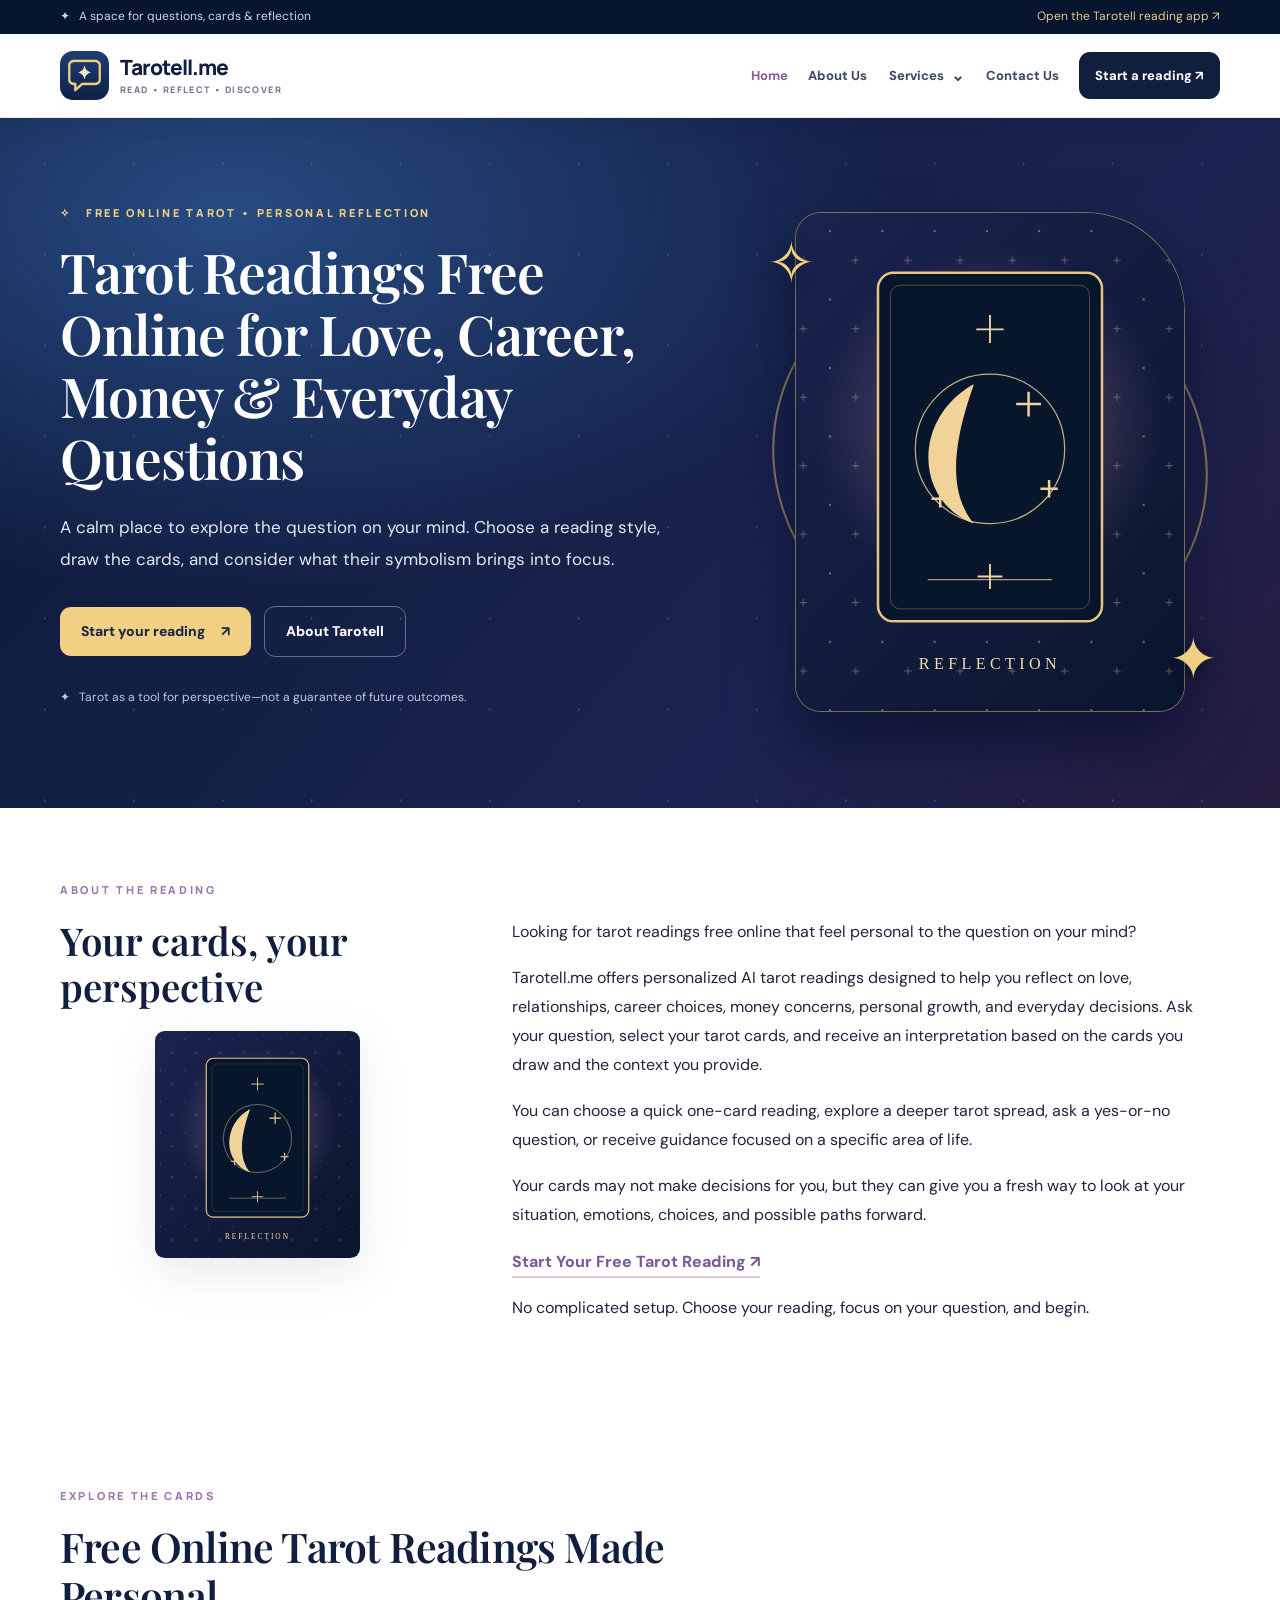
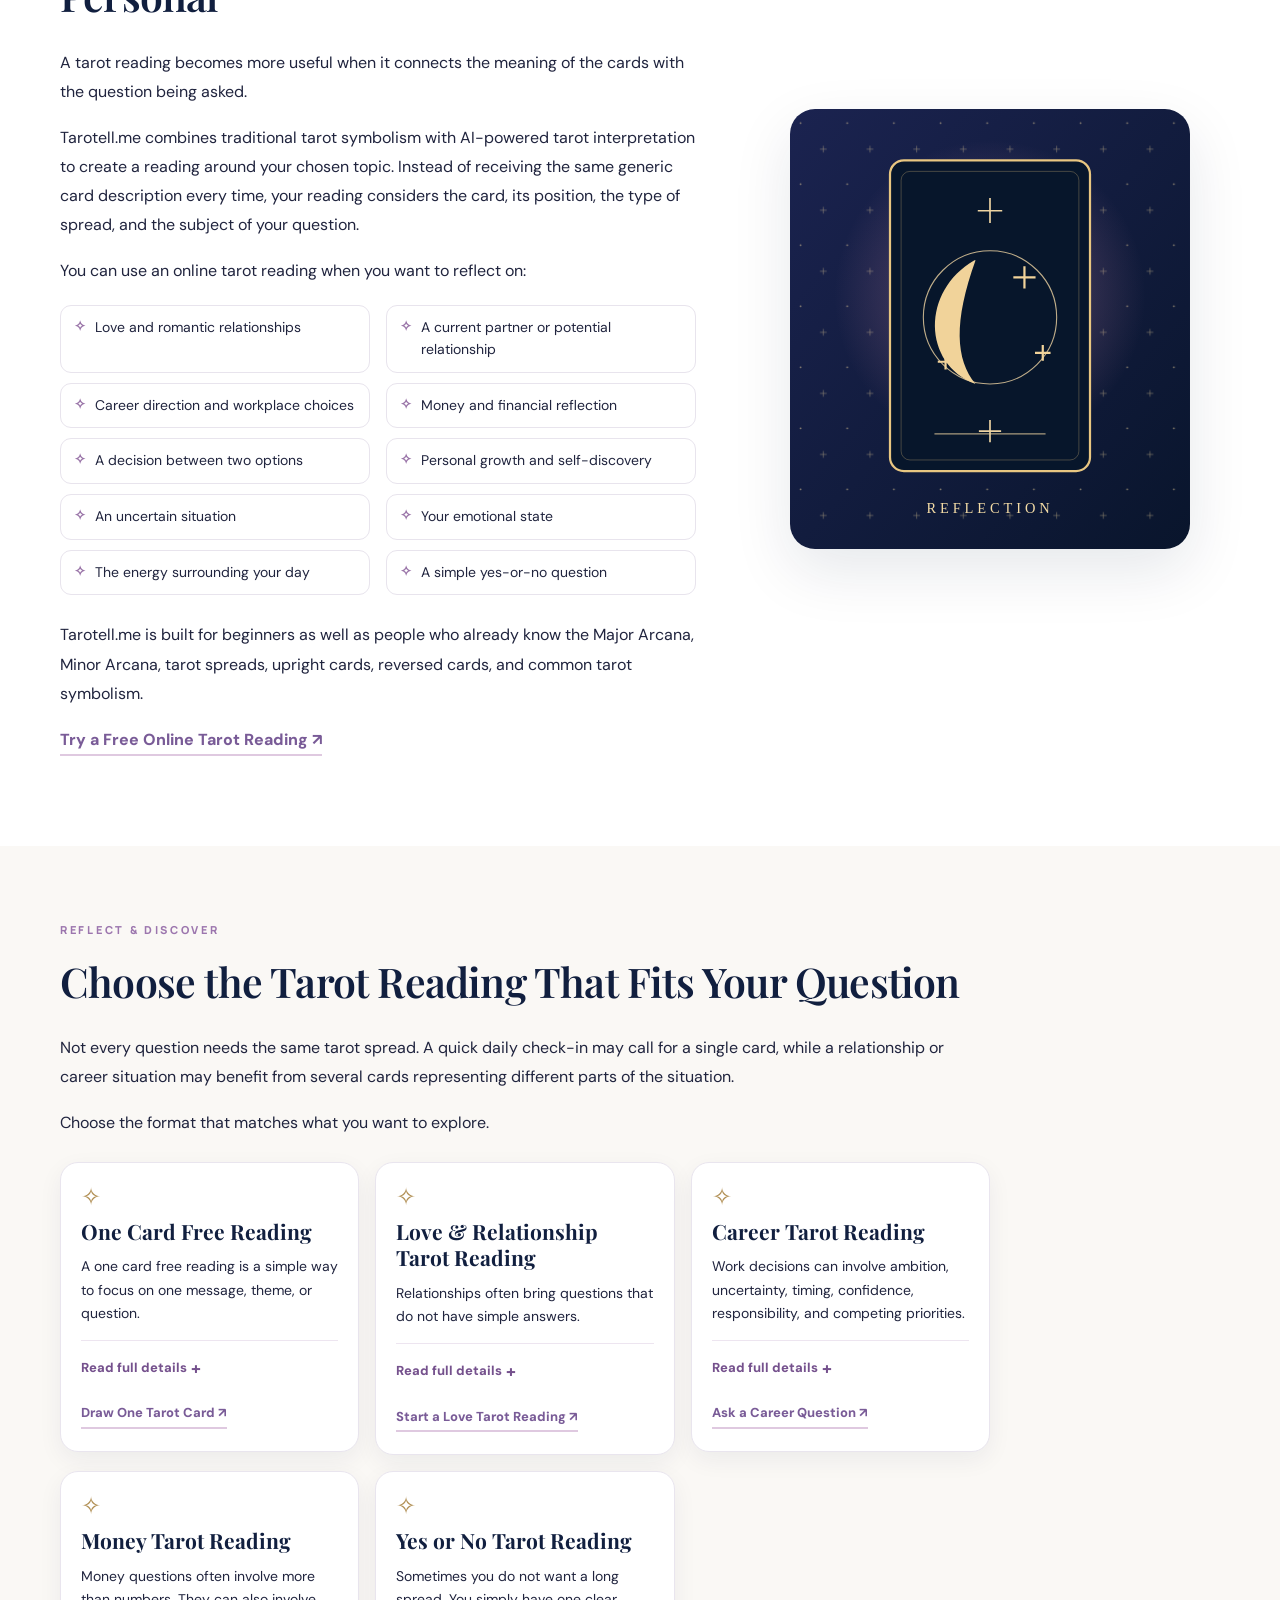
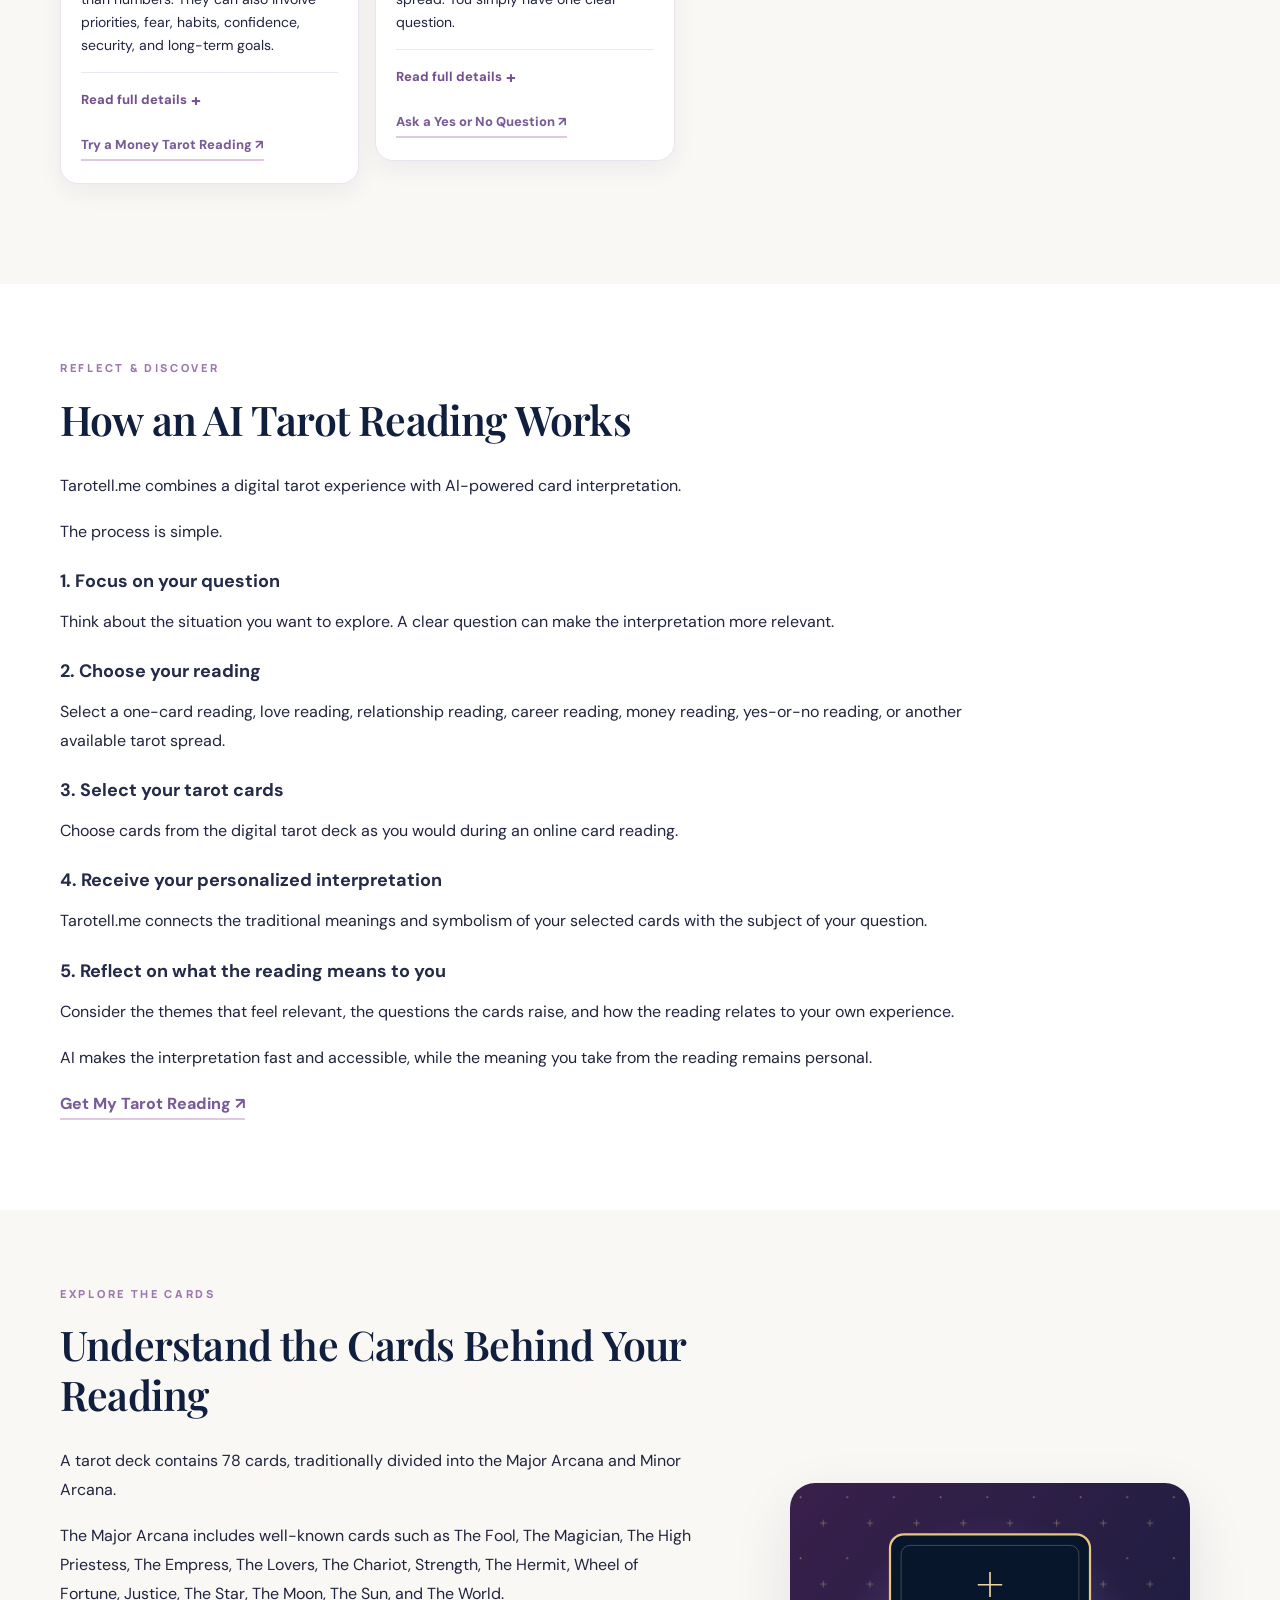
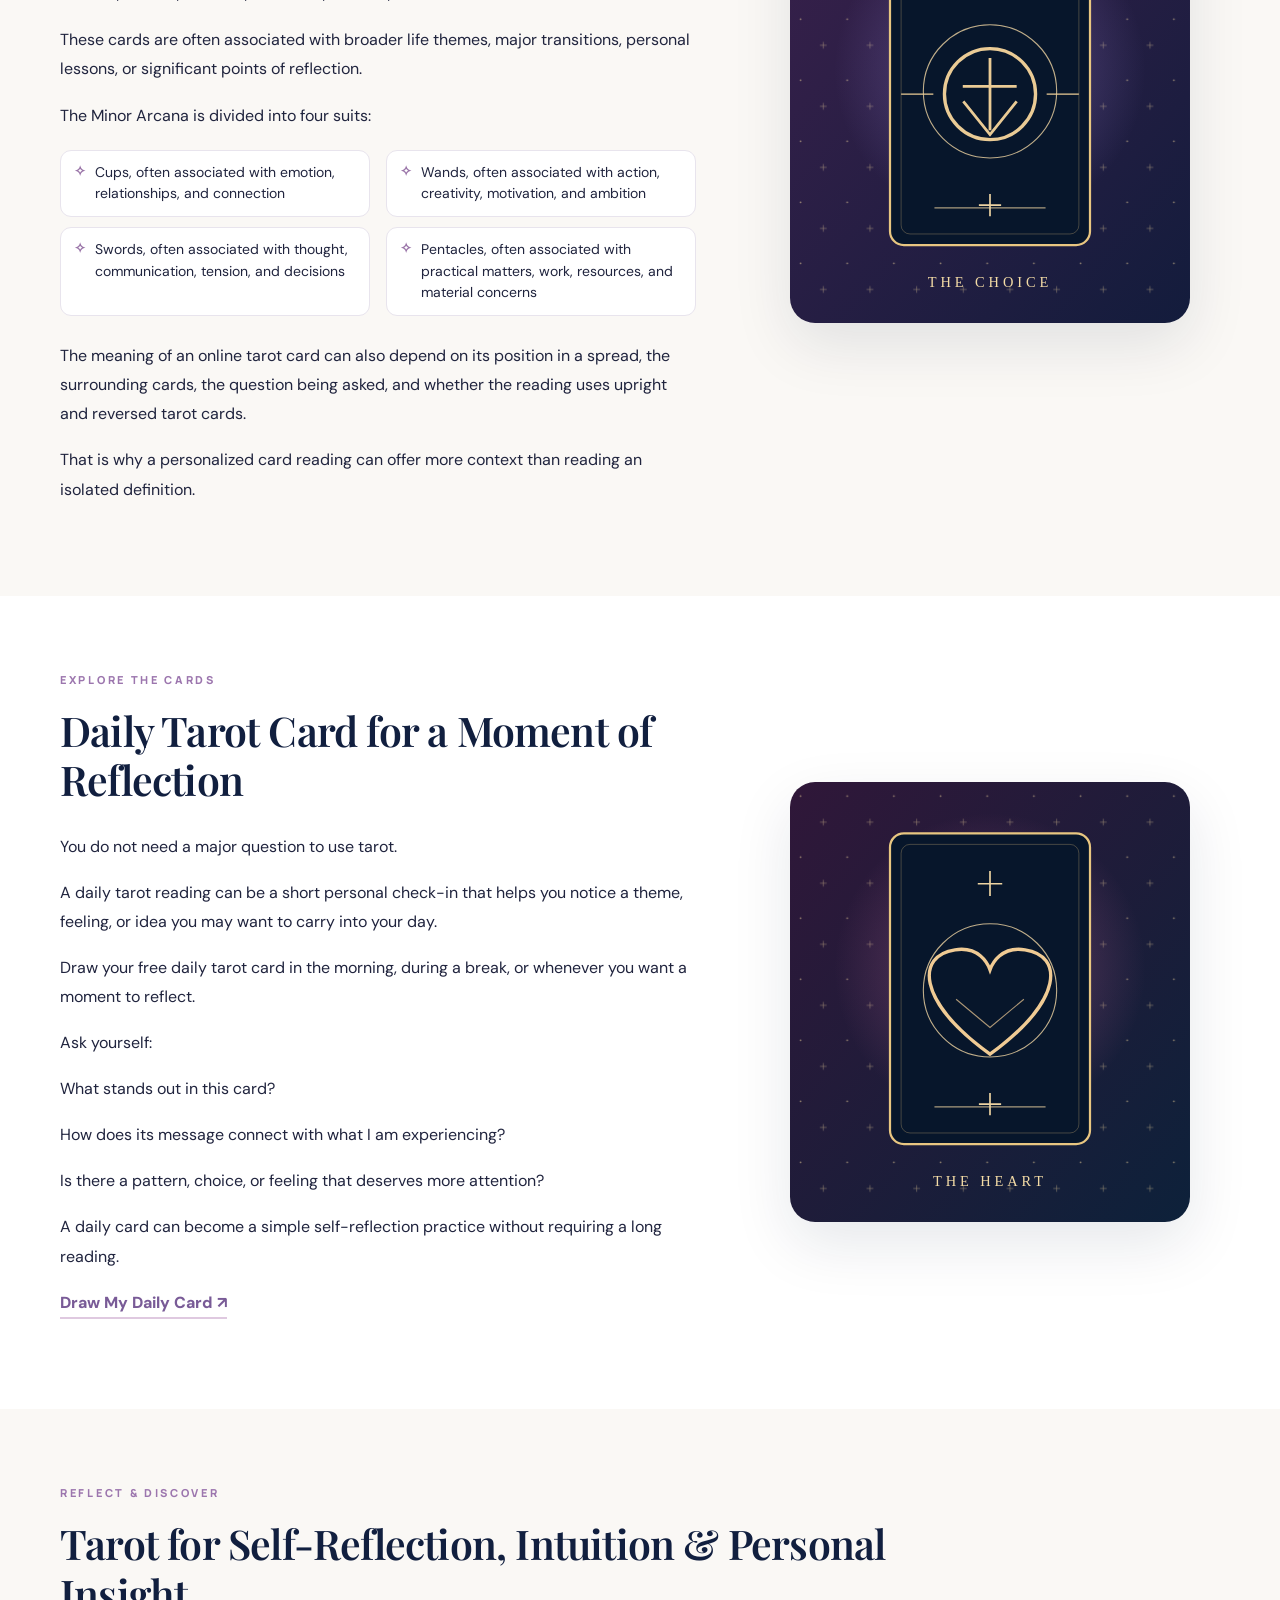
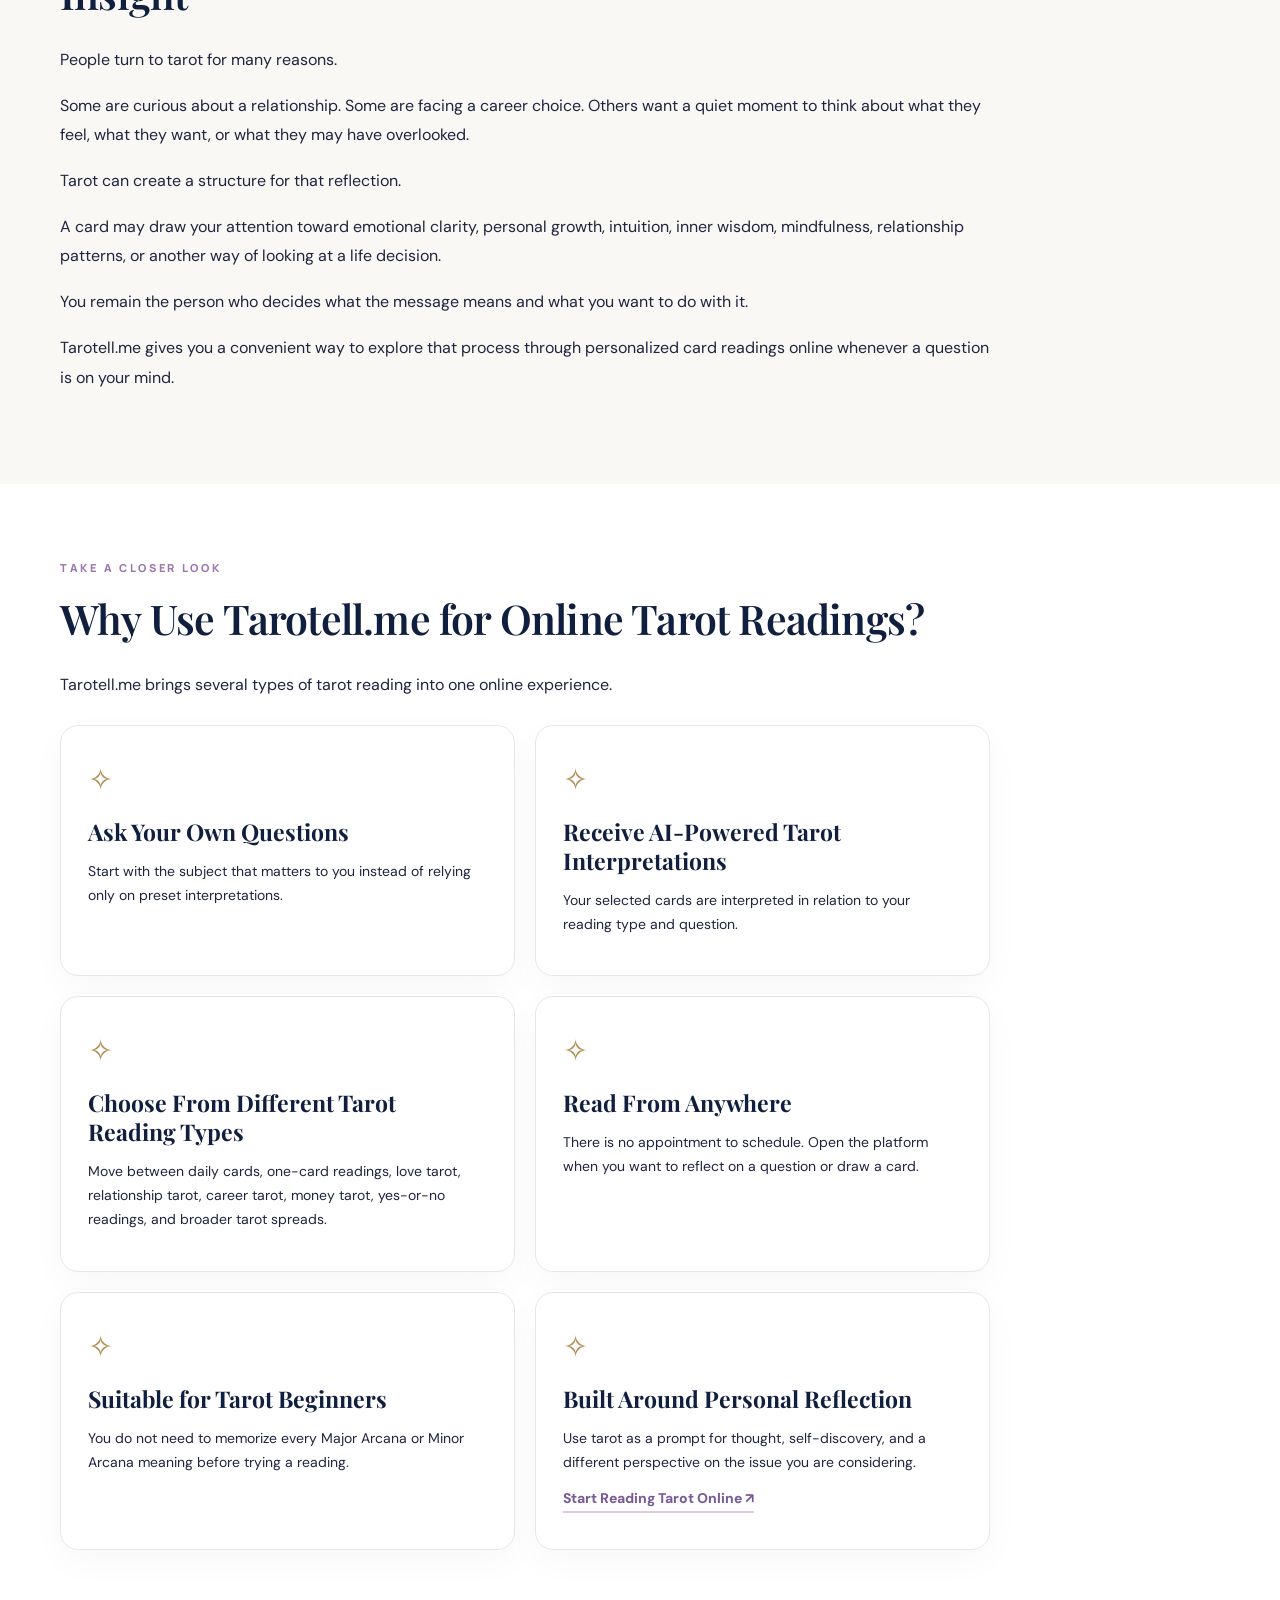
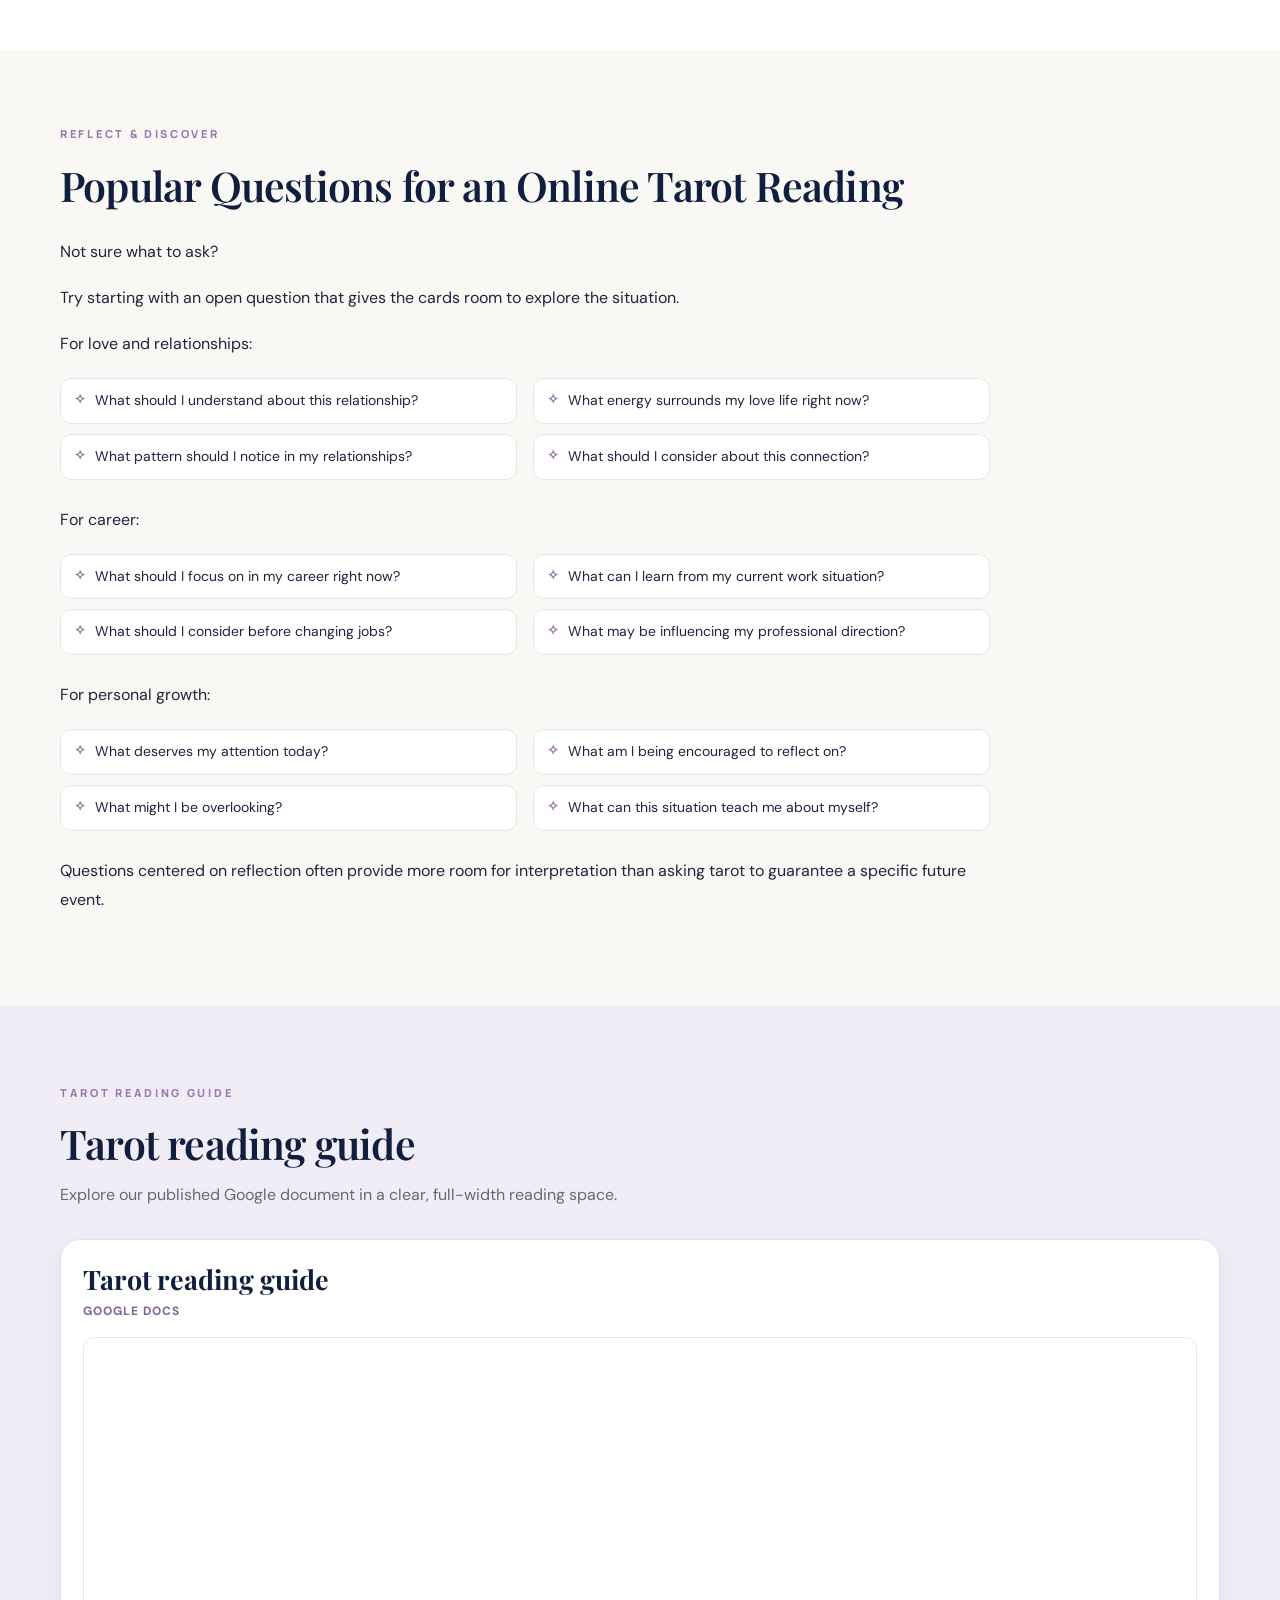
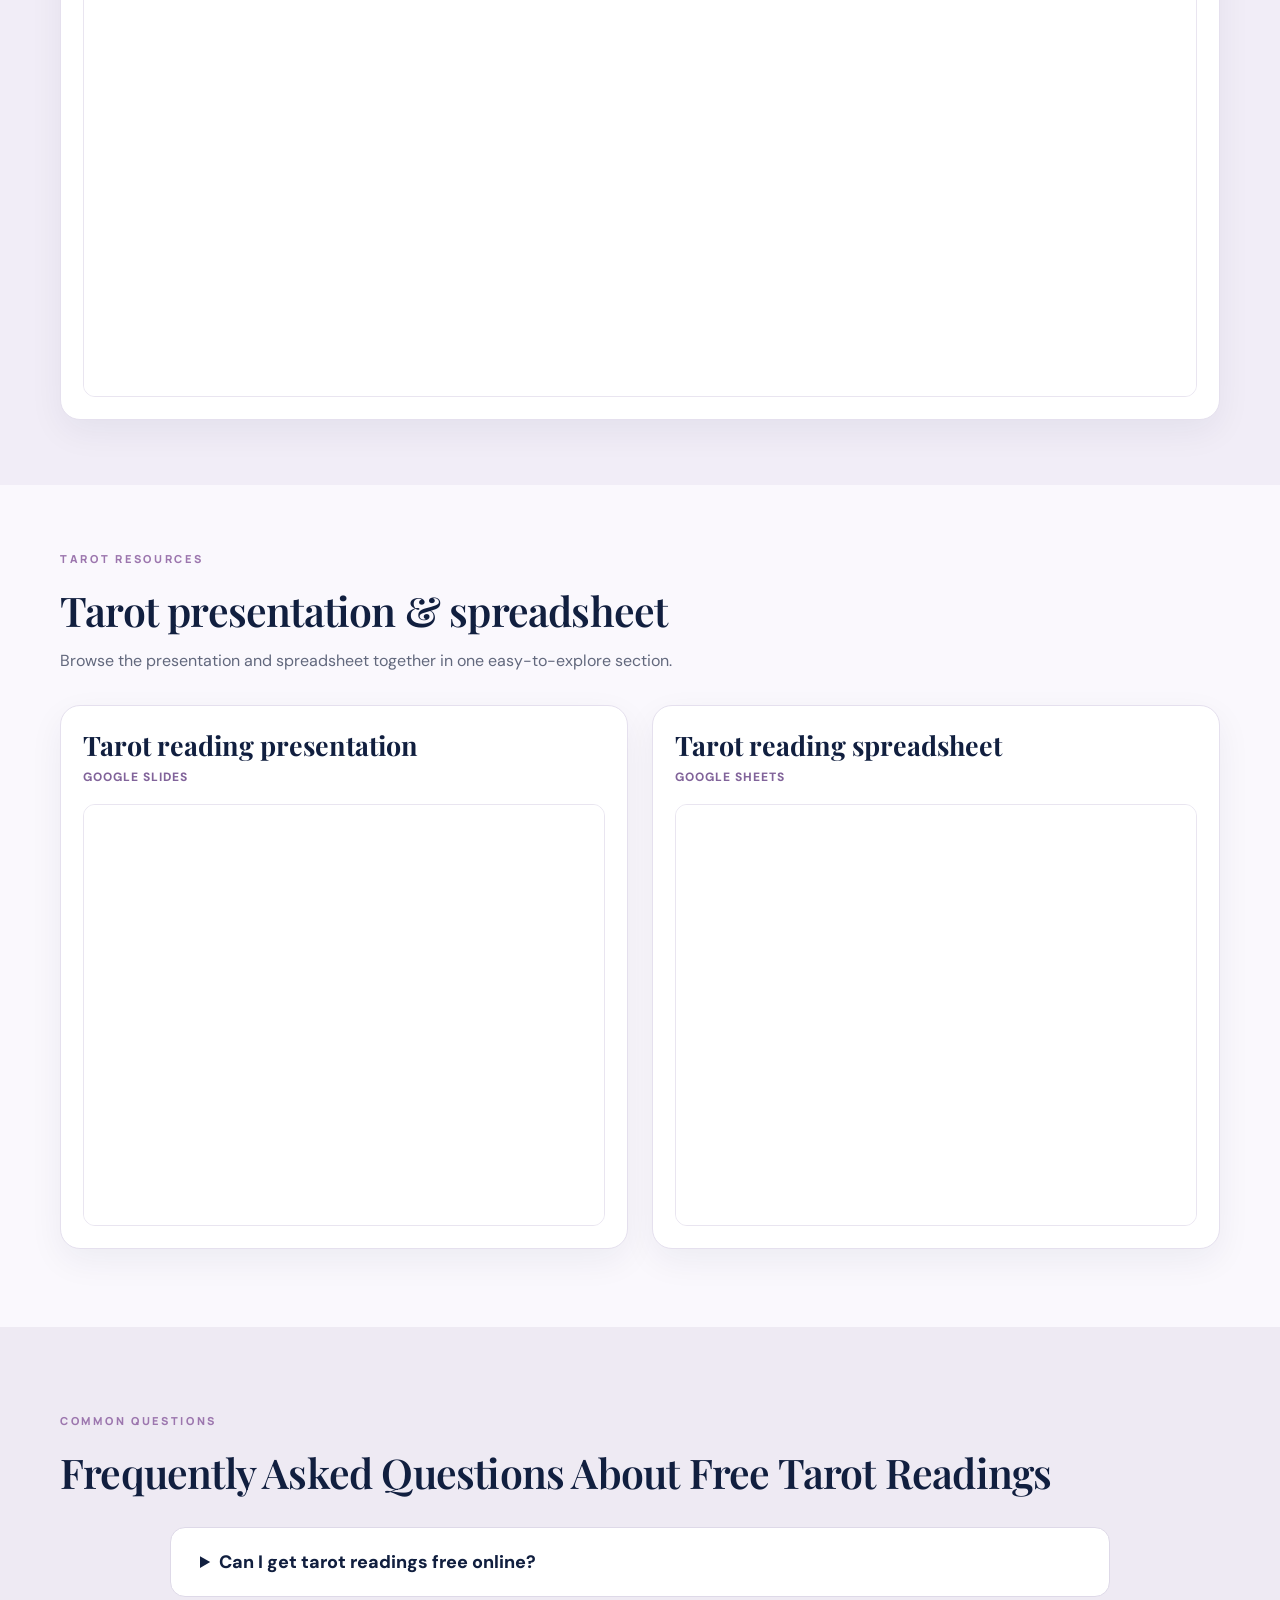
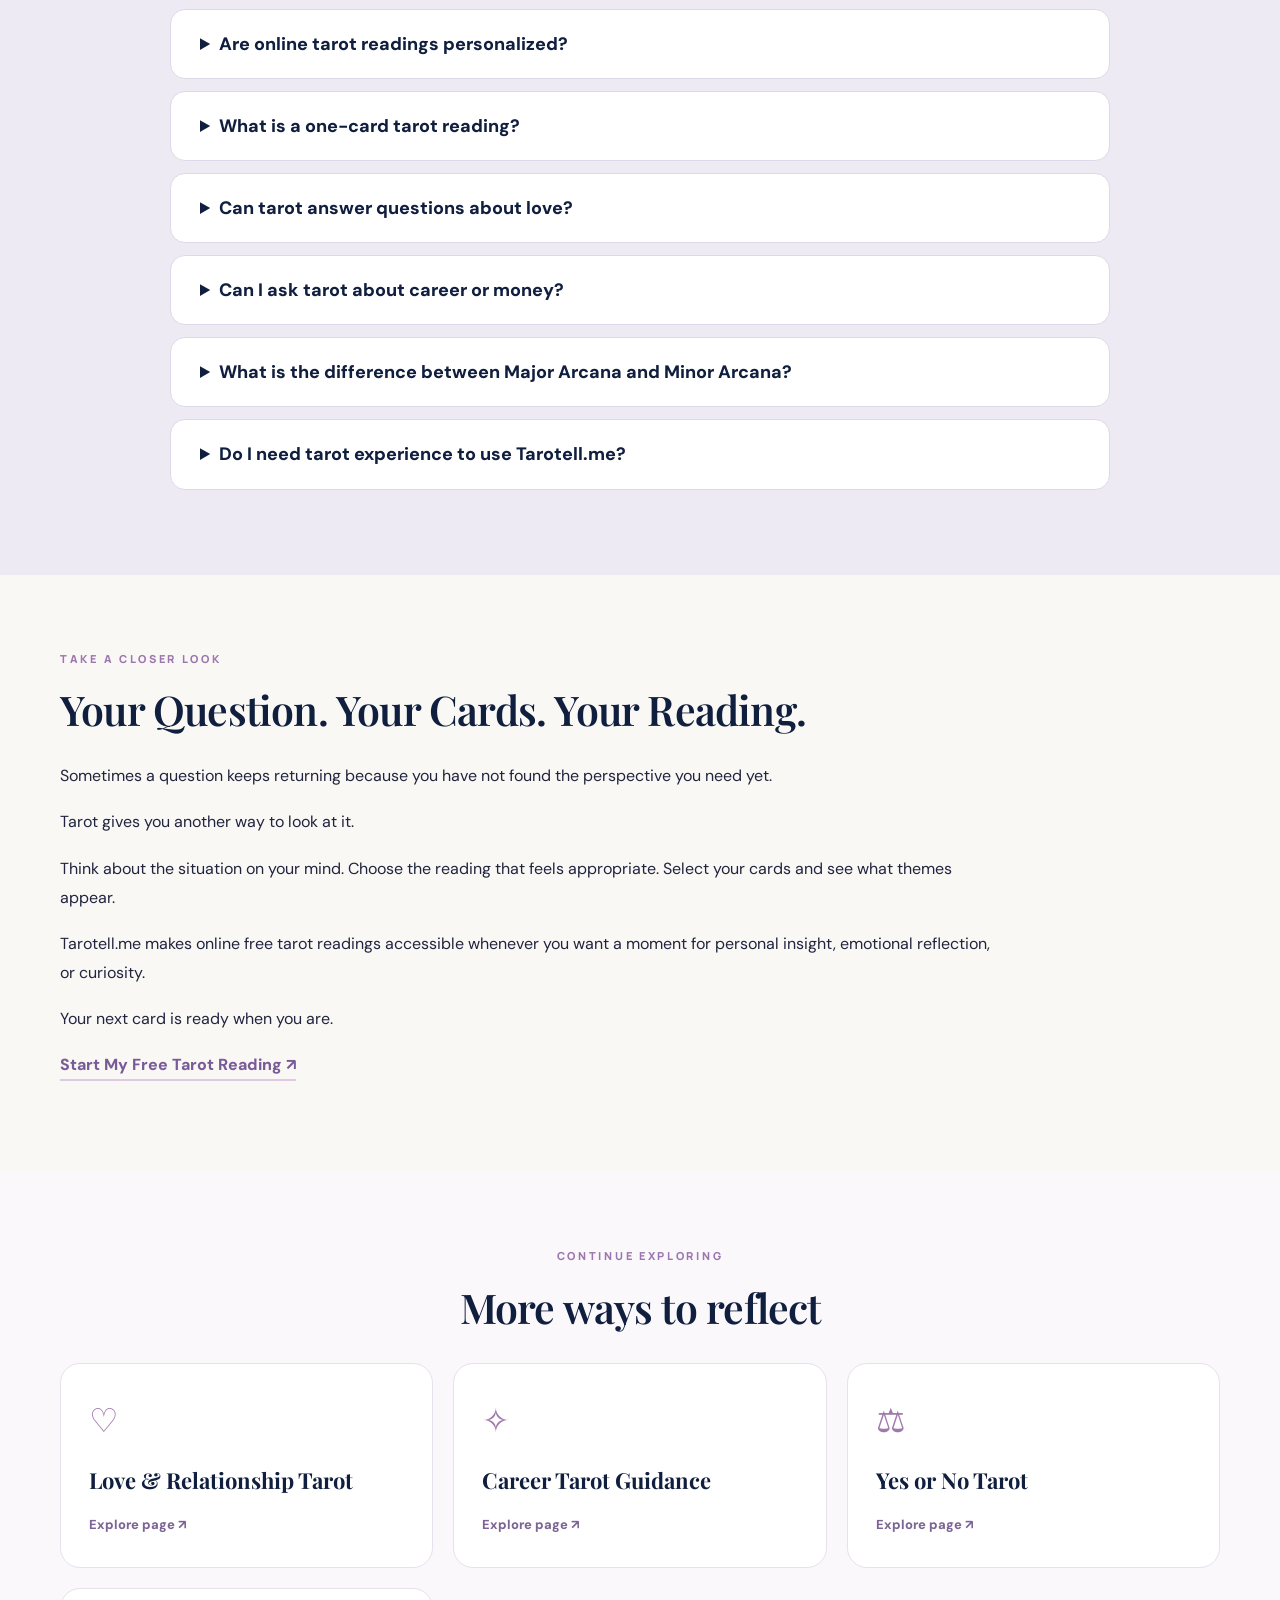
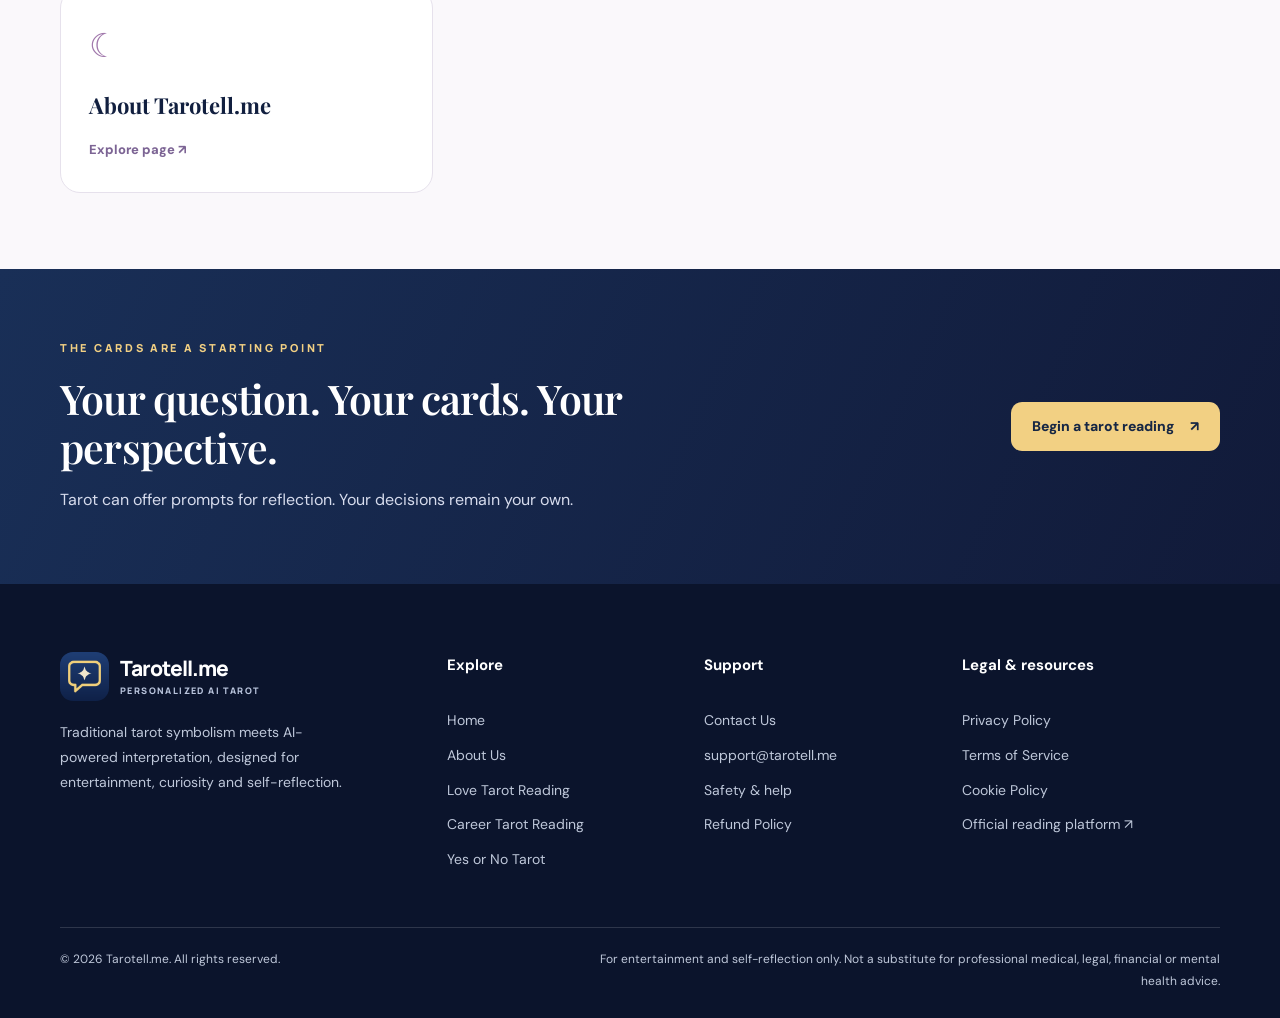
==== commit b8444fe8: "Add files via upload" ====
--- a/index.html
+++ b/index.html
@@ -1,6 +1,6 @@
 <!DOCTYPE html>
 
-<html lang="en"><head><meta charset="utf-8"/><meta content="width=device-width,initial-scale=1" name="viewport"/><title>Tarot Readings Free Online | AI Tarot Reading | Tarotell.me</title><meta content="Get tarot readings free online with Tarotell.me. Ask about love, relationships, career, money, or daily life with personalized AI tarot card readings." name="description"/><meta content="index,follow" name="robots"/><meta content="#101c38" name="theme-color"/><meta content="website" property="og:type"/><meta content="Tarot Readings Free Online | AI Tarot Reading | Tarotell.me" property="og:title"/><meta content="Get tarot readings free online with Tarotell.me. Ask about love, relationships, career, money, or daily life with personalized AI tarot card readings." property="og:description"/><link href="assets/images/tarotell-logo.png" rel="icon" type="image/png"/><link href="assets/css/styles.css" rel="stylesheet"/><script defer="" src="assets/js/site.js"></script><link href="https://tarotellme.github.io/tarotreadingsonline/" rel="canonical"/><meta content="https://tarotellme.github.io/tarotreadingsonline/" property="og:url"/><meta content="https://tarotellme.github.io/tarotreadingsonline/assets/images/tarotell-logo.png" property="og:image"/><meta content="summary_large_image" name="twitter:card"/><script type="application/ld+json">{
+<html lang="en"><head><meta charset="utf-8"/><script>(function(){if(window.location.pathname==="/tarotreadingsonline/index.html"){window.location.replace("/tarotreadingsonline/"+window.location.search+window.location.hash);}})();</script><meta content="width=device-width,initial-scale=1" name="viewport"/><title>Tarot Readings Free Online | AI Tarot Reading | Tarotell.me</title><meta content="Get tarot readings free online with Tarotell.me. Ask about love, relationships, career, money, or daily life with personalized AI tarot card readings." name="description"/><meta content="index,follow" name="robots"/><meta content="#101c38" name="theme-color"/><meta content="website" property="og:type"/><meta content="Tarot Readings Free Online | AI Tarot Reading | Tarotell.me" property="og:title"/><meta content="Get tarot readings free online with Tarotell.me. Ask about love, relationships, career, money, or daily life with personalized AI tarot card readings." property="og:description"/><link href="assets/images/tarotell-logo.png" rel="icon" type="image/png"/><link href="assets/css/styles.css" rel="stylesheet"/><script defer="" src="assets/js/site.js"></script><link href="https://tarotellme.github.io/tarotreadingsonline/" rel="canonical"/><meta content="https://tarotellme.github.io/tarotreadingsonline/" property="og:url"/><meta content="https://tarotellme.github.io/tarotreadingsonline/assets/images/tarotell-logo.png" property="og:image"/><meta content="summary_large_image" name="twitter:card"/><script type="application/ld+json">{
   "@context": "https://schema.org",
   "@graph": [
     {
@@ -40,4 +40,4 @@
       }
     }
   ]
-}</script><script>if (location.pathname === "/tarotreadingsonline/index.html") { location.replace("/tarotreadingsonline/" + location.search + location.hash); }</script></head><body><a class="skip" href="#main">Skip to content</a><div class="topline"><div class="container"><span>✦   A space for questions, cards &amp; reflection</span><a href="https://tarotell.me/" rel="noopener" target="_blank">Open the Tarotell reading app ↗</a></div></div><header class="header"><div class="container header-inner"><a aria-label="Tarotell home" class="brand" href="./"><img alt="Tarotell.me brand logo" height="50" src="assets/images/tarotell-logo.png" width="50"/><span><strong>Tarotell.me</strong><small>READ • REFLECT • DISCOVER</small></span></a><button aria-controls="nav" aria-expanded="false" aria-label="Open navigation" class="menu" type="button"><span></span><span></span><span></span></button><nav aria-label="Main navigation" class="nav" id="nav"><a aria-current="page" class="current" href="./">Home</a><a href="about-us.html">About Us</a><div class="nav-dropdown"><button aria-controls="services-list" aria-expanded="false" aria-haspopup="true" class="nav-dropdown-toggle" type="button">Services<span aria-hidden="true" class="dropdown-chevron">⌄</span></button><div class="nav-dropdown-menu" id="services-list"><a href="love-tarot-reading/index.html">Love Tarot</a><a href="career-tarot-reading/index.html">Career Tarot</a><a href="yes-no-tarot-reading/index.html">Yes or No Tarot</a></div></div><a href="contact-us.html">Contact Us</a><a class="nav-cta" href="https://tarotell.me/" rel="noopener" target="_blank">Start a reading <span aria-hidden="true">↗</span></a></nav></div></header><main id="main"><section class="hero hero-home"><div class="container hero-grid"><div class="hero-content"><span class="eyebrow">✧   FREE ONLINE TAROT • PERSONAL REFLECTION</span><h1>Tarot Readings Free Online for Love, Career, Money &amp; Everyday Questions</h1><p class="hero-lead">A calm place to explore the question on your mind. Choose a reading style, draw the cards, and consider what their symbolism brings into focus.</p><div class="hero-buttons"><a class="btn btn-gold" href="https://tarotell.me/" rel="noopener" target="_blank">Start your reading <span>↗</span></a><a class="btn btn-outline" href="about-us.html">About Tarotell</a></div><p class="hero-note">✦   Tarot as a tool for perspective—not a guarantee of future outcomes.</p></div><div class="hero-art"><div class="halo"></div><div class="hero-frame"><img alt="Starry celestial Tarotell scene" class="hero-site-photo" loading="eager" onerror="this.onerror=null;this.src='assets/images/insight-tarot.svg';" src="https://static.tarotell.me/web/640/hero/dream-tall.jpg"/></div><span class="hero-orbit hero-orbit-one">✧</span><span class="hero-orbit hero-orbit-two">✦</span></div></div></section><section class="opening"><div class="container"><span class="eyebrow">ABOUT THE READING</span><div class="opening-grid"><div class="opening-aside"><h2>Your cards, your perspective</h2><img alt="Celestial tarot card illustration representing insight and self-reflection" class="opening-tarot-art" height="260" loading="lazy" src="assets/images/insight-tarot.svg" width="238"/></div><div class="opening-text"><p>Looking for <b><a href="https://tarotell.me/">tarot readings free</a></b> online that feel personal to the question on your mind?</p><p>Tarotell.me offers personalized AI tarot readings designed to help you reflect on love, relationships, career choices, money concerns, personal growth, and everyday decisions. Ask your question, select your tarot cards, and receive an interpretation based on the cards you draw and the context you provide.</p><p>You can choose a quick one-card reading, explore a deeper tarot spread, ask a yes-or-no question, or receive guidance focused on a specific area of life.</p><p>Your cards may not make decisions for you, but they can give you a fresh way to look at your situation, emotions, choices, and possible paths forward.</p><p class="inline-action"><a class="text-cta" href="https://tarotell.me/" rel="noopener" target="_blank">Start Your Free Tarot Reading <span>↗</span></a></p><p>No complicated setup. Choose your reading, focus on your question, and begin.</p></div></div></div></section><section class="reading-section light" id="section-1"><div class="container"><div class="section-grid"><div class="section-text"><span class="eyebrow">EXPLORE THE CARDS</span><h2>Free Online Tarot Readings Made Personal</h2><div class="section-prose"><p>A tarot reading becomes more useful when it connects the meaning of the cards with the question being asked.</p><p>Tarotell.me combines traditional tarot symbolism with AI-powered tarot interpretation to create a reading around your chosen topic. Instead of receiving the same generic card description every time, your reading considers the card, its position, the type of spread, and the subject of your question.</p><p>You can use an online tarot reading when you want to reflect on:</p><ul class="check-grid"><li>Love and romantic relationships</li><li>A current partner or potential relationship</li><li>Career direction and workplace choices</li><li>Money and financial reflection</li><li>A decision between two options</li><li>Personal growth and self-discovery</li><li>An uncertain situation</li><li>Your emotional state</li><li>The energy surrounding your day</li><li>A simple yes-or-no question</li></ul><p>Tarotell.me is built for beginners as well as people who already know the Major Arcana, Minor Arcana, tarot spreads, upright cards, reversed cards, and common tarot symbolism.</p><p class="inline-action"><a class="text-cta" href="https://tarotell.me/" rel="noopener" target="_blank">Try a Free Online Tarot Reading <span>↗</span></a></p></div></div><div class="section-visual"><img alt="Tarot illustration for Free Online Tarot Readings Made Personal" loading="lazy" src="assets/images/insight-tarot.svg"/></div></div></div></section><section class="reading-section muted reading-options-section" id="section-2"><div class="container"><div class="section-text"><span class="eyebrow">REFLECT &amp; DISCOVER</span><h2>Choose the Tarot Reading That Fits Your Question</h2><div class="section-prose"><p>Not every question needs the same tarot spread. A quick daily check-in may call for a single card, while a relationship or career situation may benefit from several cards representing different parts of the situation.</p><p>Choose the format that matches what you want to explore.</p></div><div class="subtopic-grid"><article class="subtopic compact-tarot-card"><span class="star">✧</span><h3>One Card Free Reading</h3><p class="card-lead">A one card free reading is a simple way to focus on one message, theme, or question.</p><details class="card-more"><summary>Read full details</summary><p>Draw a single online tarot card and consider how its imagery, symbolism, suit, or Major Arcana meaning connects with your current situation.</p><p>A one-card tarot reading can work well for questions such as:</p><ul class="check-grid"><li>What should I pay attention to today?</li><li>What energy surrounds this situation?</li><li>What should I reflect on before making this choice?</li><li>What may be influencing my feelings right now?</li></ul><p>It is also a useful option if you are new to tarot and want an easy place to begin.</p></details><p class="inline-action"><a class="text-cta" href="https://tarotell.me/" rel="noopener" target="_blank">Draw One Tarot Card <span>↗</span></a></p></article><article class="subtopic compact-tarot-card"><span class="star">✧</span><h3>Love &amp; Relationship Tarot Reading</h3><p class="card-lead">Relationships often bring questions that do not have simple answers.</p><details class="card-more"><summary>Read full details</summary><p>A love tarot reading can help you reflect on attraction, communication, emotional patterns, uncertainty, connection, boundaries, or the direction of a relationship.</p><p>You may want to ask about a current relationship, someone you are interested in, a past connection, or what you can learn from your own feelings.</p><p>Relationship tarot may help you consider questions such as:</p><ul class="check-grid"><li>What is shaping this connection?</li><li>What should I understand about my current relationship?</li><li>What am I bringing into this relationship?</li><li>What pattern may need more attention?</li><li>What should I consider before taking the next step?</li></ul><p>The cards can offer another perspective on a relationship, but your choices, communication, and boundaries remain your own.</p></details><p class="inline-action"><a class="text-cta" href="https://tarotell.me/" rel="noopener" target="_blank">Start a Love Tarot Reading <span>↗</span></a></p></article><article class="subtopic compact-tarot-card"><span class="star">✧</span><h3>Career Tarot Reading</h3><p class="card-lead">Work decisions can involve ambition, uncertainty, timing, confidence, responsibility, and competing priorities.</p><details class="card-more"><summary>Read full details</summary><p>A career tarot reading gives you a structured way to reflect on your professional situation. You can ask about a job opportunity, career change, promotion, workplace challenge, project, or choice between different directions.</p><p>Your reading may focus on the influences around your current position, what deserves closer attention, and what a particular card suggests for reflection.</p><p>Use career tarot as a tool for personal insight rather than a substitute for professional, financial, or employment advice.</p></details><p class="inline-action"><a class="text-cta" href="https://tarotell.me/" rel="noopener" target="_blank">Ask a Career Question <span>↗</span></a></p></article><article class="subtopic compact-tarot-card"><span class="star">✧</span><h3>Money Tarot Reading</h3><p class="card-lead">Money questions often involve more than numbers. They can also involve priorities, fear, habits, confidence, security, and long-term goals.</p><details class="card-more"><summary>Read full details</summary><p>A money tarot reading can help you think through the personal side of a financial situation.</p><p>You might explore your attitude toward money, a choice you are weighing, or the concerns influencing a financial decision.</p><p>Tarot should not replace qualified financial advice or factual research. It can instead serve as a prompt for self-reflection before you decide what action makes sense for you.</p></details><p class="inline-action"><a class="text-cta" href="https://tarotell.me/" rel="noopener" target="_blank">Try a Money Tarot Reading <span>↗</span></a></p></article><article class="subtopic compact-tarot-card"><span class="star">✧</span><h3>Yes or No Tarot Reading</h3><p class="card-lead">Sometimes you do not want a long spread. You simply have one clear question.</p><details class="card-more"><summary>Read full details</summary><p>A yes or no tarot reading offers a quick tarot-based perspective for questions with two possible directions.</p><p>Focus on a specific question, draw your card, and read the interpretation in context. If the result feels uncertain, consider what the symbolism may be asking you to examine rather than treating it as a guaranteed prediction.</p></details><p class="inline-action"><a class="text-cta" href="https://tarotell.me/yes-or-no-tarot" rel="noopener" target="_blank">Ask a Yes or No Question <span>↗</span></a></p></article></div></div></div></section><section class="reading-section light" id="section-3"><div class="container"><div class="section-text"><span class="eyebrow">REFLECT &amp; DISCOVER</span><h2>How an AI Tarot Reading Works</h2><div class="section-prose"><p>Tarotell.me combines a digital tarot experience with AI-powered card interpretation.</p><p>The process is simple.</p><h4>1. Focus on your question</h4><p>Think about the situation you want to explore. A clear question can make the interpretation more relevant.</p><h4>2. Choose your reading</h4><p>Select a one-card reading, love reading, relationship reading, career reading, money reading, yes-or-no reading, or another available tarot spread.</p><h4>3. Select your tarot cards</h4><p>Choose cards from the digital tarot deck as you would during an online card reading.</p><h4>4. Receive your personalized interpretation</h4><p>Tarotell.me connects the traditional meanings and symbolism of your selected cards with the subject of your question.</p><h4>5. Reflect on what the reading means to you</h4><p>Consider the themes that feel relevant, the questions the cards raise, and how the reading relates to your own experience.</p><p>AI makes the interpretation fast and accessible, while the meaning you take from the reading remains personal.</p><p class="inline-action"><a class="text-cta" href="https://tarotell.me/" rel="noopener" target="_blank">Get My Tarot Reading <span>↗</span></a></p></div></div></div></section><section class="reading-section muted" id="section-4"><div class="container"><div class="section-grid"><div class="section-text"><span class="eyebrow">EXPLORE THE CARDS</span><h2>Understand the Cards Behind Your Reading</h2><div class="section-prose"><p>A tarot deck contains 78 cards, traditionally divided into the Major Arcana and Minor Arcana.</p><p>The Major Arcana includes well-known cards such as The Fool, The Magician, The High Priestess, The Empress, The Lovers, The Chariot, Strength, The Hermit, Wheel of Fortune, Justice, The Star, The Moon, The Sun, and The World.</p><p>These cards are often associated with broader life themes, major transitions, personal lessons, or significant points of reflection.</p><p>The Minor Arcana is divided into four suits:</p><ul class="check-grid"><li>Cups, often associated with emotion, relationships, and connection</li><li>Wands, often associated with action, creativity, motivation, and ambition</li><li>Swords, often associated with thought, communication, tension, and decisions</li><li>Pentacles, often associated with practical matters, work, resources, and material concerns</li></ul><p>The meaning of an online tarot card can also depend on its position in a spread, the surrounding cards, the question being asked, and whether the reading uses upright and reversed tarot cards.</p><p>That is why a personalized card reading can offer more context than reading an isolated definition.</p></div></div><div class="section-visual"><img alt="Tarot illustration for Understand the Cards Behind Your Reading" loading="lazy" src="assets/images/yesno-tarot.svg"/></div></div></div></section><section class="reading-section light" id="section-5"><div class="container"><div class="section-grid"><div class="section-text"><span class="eyebrow">EXPLORE THE CARDS</span><h2>Daily Tarot Card for a Moment of Reflection</h2><div class="section-prose"><p>You do not need a major question to use tarot.</p><p>A daily tarot reading can be a short personal check-in that helps you notice a theme, feeling, or idea you may want to carry into your day.</p><p>Draw your free daily tarot card in the morning, during a break, or whenever you want a moment to reflect.</p><p>Ask yourself:</p><p>What stands out in this card?</p><p>How does its message connect with what I am experiencing?</p><p>Is there a pattern, choice, or feeling that deserves more attention?</p><p>A daily card can become a simple self-reflection practice without requiring a long reading.</p><p class="inline-action"><a class="text-cta" href="https://tarotell.me/" rel="noopener" target="_blank">Draw My Daily Card <span>↗</span></a></p></div></div><div class="section-visual"><img alt="Tarot illustration for Daily Tarot Card for a Moment of Reflection" loading="lazy" src="assets/images/love-tarot.svg"/></div></div></div></section><section class="reading-section muted" id="section-6"><div class="container"><div class="section-text"><span class="eyebrow">REFLECT &amp; DISCOVER</span><h2>Tarot for Self-Reflection, Intuition &amp; Personal Insight</h2><div class="section-prose"><p>People turn to tarot for many reasons.</p><p>Some are curious about a relationship. Some are facing a career choice. Others want a quiet moment to think about what they feel, what they want, or what they may have overlooked.</p><p>Tarot can create a structure for that reflection.</p><p>A card may draw your attention toward emotional clarity, personal growth, intuition, inner wisdom, mindfulness, relationship patterns, or another way of looking at a life decision.</p><p>You remain the person who decides what the message means and what you want to do with it.</p><p>Tarotell.me gives you a convenient way to explore that process through personalized card readings online whenever a question is on your mind.</p></div></div></div></section><section class="reading-section light" id="section-7"><div class="container"><div class="section-text"><span class="eyebrow">TAKE A CLOSER LOOK</span><h2>Why Use Tarotell.me for Online Tarot Readings?</h2><div class="section-prose"><p>Tarotell.me brings several types of tarot reading into one online experience.</p></div><div class="subtopic-grid"><article class="subtopic"><span class="star">✧</span><h3>Ask Your Own Questions</h3><p>Start with the subject that matters to you instead of relying only on preset interpretations.</p></article><article class="subtopic"><span class="star">✧</span><h3>Receive AI-Powered Tarot Interpretations</h3><p>Your selected cards are interpreted in relation to your reading type and question.</p></article><article class="subtopic"><span class="star">✧</span><h3>Choose From Different Tarot Reading Types</h3><p>Move between daily cards, one-card readings, love tarot, relationship tarot, career tarot, money tarot, yes-or-no readings, and broader tarot spreads.</p></article><article class="subtopic"><span class="star">✧</span><h3>Read From Anywhere</h3><p>There is no appointment to schedule. Open the platform when you want to reflect on a question or draw a card.</p></article><article class="subtopic"><span class="star">✧</span><h3>Suitable for Tarot Beginners</h3><p>You do not need to memorize every Major Arcana or Minor Arcana meaning before trying a reading.</p></article><article class="subtopic"><span class="star">✧</span><h3>Built Around Personal Reflection</h3><p>Use tarot as a prompt for thought, self-discovery, and a different perspective on the issue you are considering.</p><p class="inline-action"><a class="text-cta" href="https://tarotell.me/" rel="noopener" target="_blank">Start Reading Tarot Online <span>↗</span></a></p></article></div></div></div></section><section class="reading-section muted" id="section-8"><div class="container"><div class="section-text"><span class="eyebrow">REFLECT &amp; DISCOVER</span><h2>Popular Questions for an Online Tarot Reading</h2><div class="section-prose"><p>Not sure what to ask?</p><p>Try starting with an open question that gives the cards room to explore the situation.</p><p>For love and relationships:</p><ul class="check-grid"><li>What should I understand about this relationship?</li><li>What energy surrounds my love life right now?</li><li>What pattern should I notice in my relationships?</li><li>What should I consider about this connection?</li></ul><p>For career:</p><ul class="check-grid"><li>What should I focus on in my career right now?</li><li>What can I learn from my current work situation?</li><li>What should I consider before changing jobs?</li><li>What may be influencing my professional direction?</li></ul><p>For personal growth:</p><ul class="check-grid"><li>What deserves my attention today?</li><li>What am I being encouraged to reflect on?</li><li>What might I be overlooking?</li><li>What can this situation teach me about myself?</li></ul><p>Questions centered on reflection often provide more room for interpretation than asking tarot to guarantee a specific future event.</p></div></div></div></section><section aria-labelledby="resource-heading" class="resource-section resource-section--document" id="tarot-resources"><div class="container"><div class="resource-heading"><span class="eyebrow">TAROT READING GUIDE</span><h2 id="resource-heading">Tarot reading guide</h2><p>Explore our published Google document in a clear, full-width reading space.</p></div><article class="resource-card resource-doc resource-card--featured"><h3>Tarot reading guide</h3><p class="resource-type">Google Docs</p><div class="resource-frame resource-frame-doc"><iframe allow="fullscreen" allowfullscreen="" loading="lazy" referrerpolicy="strict-origin-when-cross-origin" scrolling="auto" src="https://docs.google.com/document/d/e/2PACX-1vRKeRRWg99LRRG4WDjH90YjHBDVnZAQDzB9gysI5KVWU-C3MRapqqPDTrfT5i4is7eENo2QM0KKtCFJ/pub?embedded=true" title="Tarot reading guide"></iframe></div></article></div></section><section aria-labelledby="media-resource-heading" class="resource-section resource-section--media" id="tarot-media-resources"><div class="container"><div class="resource-heading"><span class="eyebrow">TAROT RESOURCES</span><h2 id="media-resource-heading">Tarot presentation &amp; spreadsheet</h2><p>Browse the presentation and spreadsheet together in one easy-to-explore section.</p></div><div class="resource-paired-grid"><article class="resource-card resource-slides"><h3>Tarot reading presentation</h3><p class="resource-type">Google Slides</p><div class="resource-frame resource-frame-slides"><iframe allow="fullscreen" allowfullscreen="" loading="lazy" referrerpolicy="strict-origin-when-cross-origin" scrolling="auto" src="https://docs.google.com/presentation/d/e/2PACX-1vRJ7sG3_FRl6LQXtPhxk6TTsDTbgQ7JcGBhe0s0Dg1MZpyc8-ECB-W7IMaonAKdI-gA-IVmJ4rDowLv/pubembed?start=false&amp;loop=false&amp;delayms=3000" title="Tarot reading presentation"></iframe></div></article><article class="resource-card resource-sheet"><h3>Tarot reading spreadsheet</h3><p class="resource-type">Google Sheets</p><div class="resource-frame resource-frame-sheet"><iframe allow="fullscreen" allowfullscreen="" loading="lazy" referrerpolicy="strict-origin-when-cross-origin" scrolling="auto" src="https://docs.google.com/spreadsheets/d/e/2PACX-1vS1T_Nby0wT-odyLH_JfUi05WvLtf9x84OBgem-C3oPeKl4SBbrxR7g1ESABdlYtEXLWVcpEnNWuN2G/pubhtml?widget=true&amp;headers=false" title="Tarot reading spreadsheet"></iframe></div></article></div></div></section><section class="faq-section" id="faqs"><div class="container"><span class="eyebrow">COMMON QUESTIONS</span><h2>Frequently Asked Questions About Free Tarot Readings</h2><div class="faq-grid"><details class="faq"><summary>Can I get tarot readings free online?</summary><p>Yes. Tarotell.me provides free online tarot reading experiences, including options such as daily tarot cards and personalized card readings. Choose the available reading that matches the question you want to explore.</p></details><details class="faq"><summary>Are online tarot readings personalized?</summary><p>Tarotell.me uses your selected cards, reading format, and question to provide a personalized AI tarot interpretation rather than relying only on a single generic card definition.</p></details><details class="faq"><summary>What is a one-card tarot reading?</summary><p>A one-card tarot reading uses a single tarot card to explore one question, theme, or point of reflection. It is one of the simplest tarot formats and can work well for daily readings and beginners.</p></details><details class="faq"><summary>Can tarot answer questions about love?</summary><p>Love and relationship tarot readings can help you reflect on emotions, communication, relationship patterns, attraction, uncertainty, and your own perspective. They should not be treated as proof of another person's private thoughts or feelings.</p></details><details class="faq"><summary>Can I ask tarot about career or money?</summary><p>Yes. You can use career and money tarot readings for reflection around work, goals, priorities, choices, or concerns. Tarot is not a replacement for professional financial, legal, career, or employment advice.</p></details><details class="faq"><summary>What is the difference between Major Arcana and Minor Arcana?</summary><p>The Major Arcana contains cards commonly linked with larger life themes and significant experiences. The Minor Arcana contains four suits, Cups, Wands, Swords, and Pentacles, that often relate to everyday emotions, actions, thoughts, relationships, work, and practical matters.</p></details><details class="faq"><summary>Do I need tarot experience to use Tarotell.me?</summary><p>No. Beginners can select a card and receive an interpretation without already knowing every tarot card meaning. People familiar with tarot can also use the platform to explore specific cards, spreads, symbolism, and combinations.</p></details></div></div></section><section class="reading-section muted" id="section-10"><div class="container"><div class="section-text"><span class="eyebrow">TAKE A CLOSER LOOK</span><h2>Your Question. Your Cards. Your Reading.</h2><div class="section-prose"><p>Sometimes a question keeps returning because you have not found the perspective you need yet.</p><p>Tarot gives you another way to look at it.</p><p>Think about the situation on your mind. Choose the reading that feels appropriate. Select your cards and see what themes appear.</p><p>Tarotell.me makes online free tarot readings accessible whenever you want a moment for personal insight, emotional reflection, or curiosity.</p><p>Your next card is ready when you are.</p><p class="inline-action"><a class="text-cta" href="https://tarotell.me/" rel="noopener" target="_blank">Start My Free Tarot Reading <span>↗</span></a></p></div></div></div></section><section class="related"><div class="container"><div class="related-head"><span class="eyebrow">CONTINUE EXPLORING</span><h2>More ways to reflect</h2></div><div class="related-grid"><a class="related-card" href="love-tarot-reading/index.html"><span class="related-icon">♡</span><h3>Love &amp; Relationship Tarot</h3><span class="readmore">Explore page ↗</span></a><a class="related-card" href="career-tarot-reading/index.html"><span class="related-icon">✧</span><h3>Career Tarot Guidance</h3><span class="readmore">Explore page ↗</span></a><a class="related-card" href="yes-no-tarot-reading/index.html"><span class="related-icon">⚖</span><h3>Yes or No Tarot</h3><span class="readmore">Explore page ↗</span></a><a class="related-card" href="about-us.html"><span class="related-icon">☾</span><h3>About Tarotell.me</h3><span class="readmore">Explore page ↗</span></a></div></div></section></main><section class="cta"><div class="container cta-inner"><div><span class="eyebrow">THE CARDS ARE A STARTING POINT</span><h2>Your question. Your cards. Your perspective.</h2><p>Tarot can offer prompts for reflection. Your decisions remain your own.</p></div><a class="btn btn-gold" href="https://tarotell.me/" rel="noopener" target="_blank">Begin a tarot reading <span>↗</span></a></div></section><footer class="footer"><div class="container footer-grid"><div class="footer-about"><a class="brand brand-footer" href="./"><img alt="Tarotell.me brand logo" height="48" src="assets/images/tarotell-logo.png" width="48"/><span><strong>Tarotell.me</strong><small>PERSONALIZED AI TAROT</small></span></a><p>Traditional tarot symbolism meets AI-powered interpretation, designed for entertainment, curiosity and self-reflection.</p></div><div><h3>Explore</h3><a href="./">Home</a><a href="about-us.html">About Us</a><a href="love-tarot-reading/index.html">Love Tarot Reading</a><a href="career-tarot-reading/index.html">Career Tarot Reading</a><a href="yes-no-tarot-reading/index.html">Yes or No Tarot</a></div><div><h3>Support</h3><a href="contact-us.html">Contact Us</a><a href="mailto:support@tarotell.me">support@tarotell.me</a><a href="https://tarotell.me/safety" rel="noopener" target="_blank">Safety &amp; help</a><a href="https://tarotell.me/refund-policy" rel="noopener" target="_blank">Refund Policy</a></div><div><h3>Legal &amp; resources</h3><a href="https://tarotell.me/privacy-policy" rel="noopener" target="_blank">Privacy Policy</a><a href="https://tarotell.me/terms-of-service" rel="noopener" target="_blank">Terms of Service</a><a href="https://tarotell.me/cookie-policy" rel="noopener" target="_blank">Cookie Policy</a><a href="https://tarotell.me/" rel="noopener" target="_blank">Official reading platform ↗</a></div></div><div class="container copyright"><p>© 2026 Tarotell.me. All rights reserved.</p><p>For entertainment and self-reflection only. Not a substitute for professional medical, legal, financial or mental health advice.</p></div></footer></body></html>+}</script></head><body><a class="skip" href="#main">Skip to content</a><div class="topline"><div class="container"><span>✦   A space for questions, cards &amp; reflection</span><a href="https://tarotell.me/" rel="noopener" target="_blank">Open the Tarotell reading app ↗</a></div></div><header class="header"><div class="container header-inner"><a aria-label="Tarotell home" class="brand" href="./"><img alt="Tarotell.me brand logo" height="50" src="assets/images/tarotell-logo.png" width="50"/><span><strong>Tarotell.me</strong><small>READ • REFLECT • DISCOVER</small></span></a><button aria-controls="nav" aria-expanded="false" aria-label="Open navigation" class="menu" type="button"><span></span><span></span><span></span></button><nav aria-label="Main navigation" class="nav" id="nav"><a aria-current="page" class="current" href="./">Home</a><a href="about-us.html">About Us</a><div class="nav-dropdown"><button aria-controls="services-list" aria-expanded="false" aria-haspopup="true" class="nav-dropdown-toggle" type="button">Services<span aria-hidden="true" class="dropdown-chevron">⌄</span></button><div class="nav-dropdown-menu" id="services-list"><a href="love-tarot-reading/">Love Tarot</a><a href="career-tarot-reading/">Career Tarot</a><a href="yes-no-tarot-reading/">Yes or No Tarot</a></div></div><a href="contact-us.html">Contact Us</a><a class="nav-cta" href="https://tarotell.me/" rel="noopener" target="_blank">Start a reading <span aria-hidden="true">↗</span></a></nav></div></header><main id="main"><section class="hero hero-home"><div class="container hero-grid"><div class="hero-content"><span class="eyebrow">✧   FREE ONLINE TAROT • PERSONAL REFLECTION</span><h1>Tarot Readings Free Online for Love, Career, Money &amp; Everyday Questions</h1><p class="hero-lead">A calm place to explore the question on your mind. Choose a reading style, draw the cards, and consider what their symbolism brings into focus.</p><div class="hero-buttons"><a class="btn btn-gold" href="https://tarotell.me/" rel="noopener" target="_blank">Start your reading <span>↗</span></a><a class="btn btn-outline" href="about-us.html">About Tarotell</a></div><p class="hero-note">✦   Tarot as a tool for perspective—not a guarantee of future outcomes.</p></div><div class="hero-art"><div class="halo"></div><div class="hero-frame"><img alt="Starry celestial Tarotell scene" class="hero-site-photo" loading="eager" onerror="this.onerror=null;this.src='assets/images/insight-tarot.svg';" src="https://static.tarotell.me/web/640/hero/dream-tall.jpg"/></div><span class="hero-orbit hero-orbit-one">✧</span><span class="hero-orbit hero-orbit-two">✦</span></div></div></section><section class="opening"><div class="container"><span class="eyebrow">ABOUT THE READING</span><div class="opening-grid"><div class="opening-aside"><h2>Your cards, your perspective</h2><img alt="Celestial tarot card illustration representing insight and self-reflection" class="opening-tarot-art" height="260" loading="lazy" src="assets/images/insight-tarot.svg" width="238"/></div><div class="opening-text"><p>Looking for tarot readings free online that feel personal to the question on your mind?</p><p>Tarotell.me offers personalized AI tarot readings designed to help you reflect on love, relationships, career choices, money concerns, personal growth, and everyday decisions. Ask your question, select your tarot cards, and receive an interpretation based on the cards you draw and the context you provide.</p><p>You can choose a quick one-card reading, explore a deeper tarot spread, ask a yes-or-no question, or receive guidance focused on a specific area of life.</p><p>Your cards may not make decisions for you, but they can give you a fresh way to look at your situation, emotions, choices, and possible paths forward.</p><p class="inline-action"><a class="text-cta" href="https://tarotell.me/" rel="noopener" target="_blank">Start Your Free Tarot Reading <span>↗</span></a></p><p>No complicated setup. Choose your reading, focus on your question, and begin.</p></div></div></div></section><section class="reading-section light" id="section-1"><div class="container"><div class="section-grid"><div class="section-text"><span class="eyebrow">EXPLORE THE CARDS</span><h2>Free Online Tarot Readings Made Personal</h2><div class="section-prose"><p>A tarot reading becomes more useful when it connects the meaning of the cards with the question being asked.</p><p>Tarotell.me combines traditional tarot symbolism with AI-powered tarot interpretation to create a reading around your chosen topic. Instead of receiving the same generic card description every time, your reading considers the card, its position, the type of spread, and the subject of your question.</p><p>You can use an online tarot reading when you want to reflect on:</p><ul class="check-grid"><li>Love and romantic relationships</li><li>A current partner or potential relationship</li><li>Career direction and workplace choices</li><li>Money and financial reflection</li><li>A decision between two options</li><li>Personal growth and self-discovery</li><li>An uncertain situation</li><li>Your emotional state</li><li>The energy surrounding your day</li><li>A simple yes-or-no question</li></ul><p>Tarotell.me is built for beginners as well as people who already know the Major Arcana, Minor Arcana, tarot spreads, upright cards, reversed cards, and common tarot symbolism.</p><p class="inline-action"><a class="text-cta" href="https://tarotell.me/" rel="noopener" target="_blank">Try a Free Online Tarot Reading <span>↗</span></a></p></div></div><div class="section-visual"><img alt="Tarot illustration for Free Online Tarot Readings Made Personal" loading="lazy" src="assets/images/insight-tarot.svg"/></div></div></div></section><section class="reading-section muted reading-options-section" id="section-2"><div class="container"><div class="section-text"><span class="eyebrow">REFLECT &amp; DISCOVER</span><h2>Choose the Tarot Reading That Fits Your Question</h2><div class="section-prose"><p>Not every question needs the same tarot spread. A quick daily check-in may call for a single card, while a relationship or career situation may benefit from several cards representing different parts of the situation.</p><p>Choose the format that matches what you want to explore.</p></div><div class="subtopic-grid"><article class="subtopic compact-tarot-card"><span class="star">✧</span><h3>One Card Free Reading</h3><p class="card-lead">A one card free reading is a simple way to focus on one message, theme, or question.</p><details class="card-more"><summary>Read full details</summary><p>Draw a single online tarot card and consider how its imagery, symbolism, suit, or Major Arcana meaning connects with your current situation.</p><p>A one-card tarot reading can work well for questions such as:</p><ul class="check-grid"><li>What should I pay attention to today?</li><li>What energy surrounds this situation?</li><li>What should I reflect on before making this choice?</li><li>What may be influencing my feelings right now?</li></ul><p>It is also a useful option if you are new to tarot and want an easy place to begin.</p></details><p class="inline-action"><a class="text-cta" href="https://tarotell.me/" rel="noopener" target="_blank">Draw One Tarot Card <span>↗</span></a></p></article><article class="subtopic compact-tarot-card"><span class="star">✧</span><h3>Love &amp; Relationship Tarot Reading</h3><p class="card-lead">Relationships often bring questions that do not have simple answers.</p><details class="card-more"><summary>Read full details</summary><p>A love tarot reading can help you reflect on attraction, communication, emotional patterns, uncertainty, connection, boundaries, or the direction of a relationship.</p><p>You may want to ask about a current relationship, someone you are interested in, a past connection, or what you can learn from your own feelings.</p><p>Relationship tarot may help you consider questions such as:</p><ul class="check-grid"><li>What is shaping this connection?</li><li>What should I understand about my current relationship?</li><li>What am I bringing into this relationship?</li><li>What pattern may need more attention?</li><li>What should I consider before taking the next step?</li></ul><p>The cards can offer another perspective on a relationship, but your choices, communication, and boundaries remain your own.</p></details><p class="inline-action"><a class="text-cta" href="https://tarotell.me/" rel="noopener" target="_blank">Start a Love Tarot Reading <span>↗</span></a></p></article><article class="subtopic compact-tarot-card"><span class="star">✧</span><h3>Career Tarot Reading</h3><p class="card-lead">Work decisions can involve ambition, uncertainty, timing, confidence, responsibility, and competing priorities.</p><details class="card-more"><summary>Read full details</summary><p>A career tarot reading gives you a structured way to reflect on your professional situation. You can ask about a job opportunity, career change, promotion, workplace challenge, project, or choice between different directions.</p><p>Your reading may focus on the influences around your current position, what deserves closer attention, and what a particular card suggests for reflection.</p><p>Use career tarot as a tool for personal insight rather than a substitute for professional, financial, or employment advice.</p></details><p class="inline-action"><a class="text-cta" href="https://tarotell.me/" rel="noopener" target="_blank">Ask a Career Question <span>↗</span></a></p></article><article class="subtopic compact-tarot-card"><span class="star">✧</span><h3>Money Tarot Reading</h3><p class="card-lead">Money questions often involve more than numbers. They can also involve priorities, fear, habits, confidence, security, and long-term goals.</p><details class="card-more"><summary>Read full details</summary><p>A money tarot reading can help you think through the personal side of a financial situation.</p><p>You might explore your attitude toward money, a choice you are weighing, or the concerns influencing a financial decision.</p><p>Tarot should not replace qualified financial advice or factual research. It can instead serve as a prompt for self-reflection before you decide what action makes sense for you.</p></details><p class="inline-action"><a class="text-cta" href="https://tarotell.me/" rel="noopener" target="_blank">Try a Money Tarot Reading <span>↗</span></a></p></article><article class="subtopic compact-tarot-card"><span class="star">✧</span><h3>Yes or No Tarot Reading</h3><p class="card-lead">Sometimes you do not want a long spread. You simply have one clear question.</p><details class="card-more"><summary>Read full details</summary><p>A yes or no tarot reading offers a quick tarot-based perspective for questions with two possible directions.</p><p>Focus on a specific question, draw your card, and read the interpretation in context. If the result feels uncertain, consider what the symbolism may be asking you to examine rather than treating it as a guaranteed prediction.</p></details><p class="inline-action"><a class="text-cta" href="https://tarotell.me/yes-or-no-tarot" rel="noopener" target="_blank">Ask a Yes or No Question <span>↗</span></a></p></article></div></div></div></section><section class="reading-section light" id="section-3"><div class="container"><div class="section-text"><span class="eyebrow">REFLECT &amp; DISCOVER</span><h2>How an AI Tarot Reading Works</h2><div class="section-prose"><p>Tarotell.me combines a digital tarot experience with AI-powered card interpretation.</p><p>The process is simple.</p><h4>1. Focus on your question</h4><p>Think about the situation you want to explore. A clear question can make the interpretation more relevant.</p><h4>2. Choose your reading</h4><p>Select a one-card reading, love reading, relationship reading, career reading, money reading, yes-or-no reading, or another available tarot spread.</p><h4>3. Select your tarot cards</h4><p>Choose cards from the digital tarot deck as you would during an online card reading.</p><h4>4. Receive your personalized interpretation</h4><p>Tarotell.me connects the traditional meanings and symbolism of your selected cards with the subject of your question.</p><h4>5. Reflect on what the reading means to you</h4><p>Consider the themes that feel relevant, the questions the cards raise, and how the reading relates to your own experience.</p><p>AI makes the interpretation fast and accessible, while the meaning you take from the reading remains personal.</p><p class="inline-action"><a class="text-cta" href="https://tarotell.me/" rel="noopener" target="_blank">Get My Tarot Reading <span>↗</span></a></p></div></div></div></section><section class="reading-section muted" id="section-4"><div class="container"><div class="section-grid"><div class="section-text"><span class="eyebrow">EXPLORE THE CARDS</span><h2>Understand the Cards Behind Your Reading</h2><div class="section-prose"><p>A tarot deck contains 78 cards, traditionally divided into the Major Arcana and Minor Arcana.</p><p>The Major Arcana includes well-known cards such as The Fool, The Magician, The High Priestess, The Empress, The Lovers, The Chariot, Strength, The Hermit, Wheel of Fortune, Justice, The Star, The Moon, The Sun, and The World.</p><p>These cards are often associated with broader life themes, major transitions, personal lessons, or significant points of reflection.</p><p>The Minor Arcana is divided into four suits:</p><ul class="check-grid"><li>Cups, often associated with emotion, relationships, and connection</li><li>Wands, often associated with action, creativity, motivation, and ambition</li><li>Swords, often associated with thought, communication, tension, and decisions</li><li>Pentacles, often associated with practical matters, work, resources, and material concerns</li></ul><p>The meaning of an online tarot card can also depend on its position in a spread, the surrounding cards, the question being asked, and whether the reading uses upright and reversed tarot cards.</p><p>That is why a personalized card reading can offer more context than reading an isolated definition.</p></div></div><div class="section-visual"><img alt="Tarot illustration for Understand the Cards Behind Your Reading" loading="lazy" src="assets/images/yesno-tarot.svg"/></div></div></div></section><section class="reading-section light" id="section-5"><div class="container"><div class="section-grid"><div class="section-text"><span class="eyebrow">EXPLORE THE CARDS</span><h2>Daily Tarot Card for a Moment of Reflection</h2><div class="section-prose"><p>You do not need a major question to use tarot.</p><p>A daily tarot reading can be a short personal check-in that helps you notice a theme, feeling, or idea you may want to carry into your day.</p><p>Draw your free daily tarot card in the morning, during a break, or whenever you want a moment to reflect.</p><p>Ask yourself:</p><p>What stands out in this card?</p><p>How does its message connect with what I am experiencing?</p><p>Is there a pattern, choice, or feeling that deserves more attention?</p><p>A daily card can become a simple self-reflection practice without requiring a long reading.</p><p class="inline-action"><a class="text-cta" href="https://tarotell.me/" rel="noopener" target="_blank">Draw My Daily Card <span>↗</span></a></p></div></div><div class="section-visual"><img alt="Tarot illustration for Daily Tarot Card for a Moment of Reflection" loading="lazy" src="assets/images/love-tarot.svg"/></div></div></div></section><section class="reading-section muted" id="section-6"><div class="container"><div class="section-text"><span class="eyebrow">REFLECT &amp; DISCOVER</span><h2>Tarot for Self-Reflection, Intuition &amp; Personal Insight</h2><div class="section-prose"><p>People turn to tarot for many reasons.</p><p>Some are curious about a relationship. Some are facing a career choice. Others want a quiet moment to think about what they feel, what they want, or what they may have overlooked.</p><p>Tarot can create a structure for that reflection.</p><p>A card may draw your attention toward emotional clarity, personal growth, intuition, inner wisdom, mindfulness, relationship patterns, or another way of looking at a life decision.</p><p>You remain the person who decides what the message means and what you want to do with it.</p><p>Tarotell.me gives you a convenient way to explore that process through personalized card readings online whenever a question is on your mind.</p></div></div></div></section><section class="reading-section light" id="section-7"><div class="container"><div class="section-text"><span class="eyebrow">TAKE A CLOSER LOOK</span><h2>Why Use Tarotell.me for Online Tarot Readings?</h2><div class="section-prose"><p>Tarotell.me brings several types of tarot reading into one online experience.</p></div><div class="subtopic-grid"><article class="subtopic"><span class="star">✧</span><h3>Ask Your Own Questions</h3><p>Start with the subject that matters to you instead of relying only on preset interpretations.</p></article><article class="subtopic"><span class="star">✧</span><h3>Receive AI-Powered Tarot Interpretations</h3><p>Your selected cards are interpreted in relation to your reading type and question.</p></article><article class="subtopic"><span class="star">✧</span><h3>Choose From Different Tarot Reading Types</h3><p>Move between daily cards, one-card readings, love tarot, relationship tarot, career tarot, money tarot, yes-or-no readings, and broader tarot spreads.</p></article><article class="subtopic"><span class="star">✧</span><h3>Read From Anywhere</h3><p>There is no appointment to schedule. Open the platform when you want to reflect on a question or draw a card.</p></article><article class="subtopic"><span class="star">✧</span><h3>Suitable for Tarot Beginners</h3><p>You do not need to memorize every Major Arcana or Minor Arcana meaning before trying a reading.</p></article><article class="subtopic"><span class="star">✧</span><h3>Built Around Personal Reflection</h3><p>Use tarot as a prompt for thought, self-discovery, and a different perspective on the issue you are considering.</p><p class="inline-action"><a class="text-cta" href="https://tarotell.me/" rel="noopener" target="_blank">Start Reading Tarot Online <span>↗</span></a></p></article></div></div></div></section><section class="reading-section muted" id="section-8"><div class="container"><div class="section-text"><span class="eyebrow">REFLECT &amp; DISCOVER</span><h2>Popular Questions for an Online Tarot Reading</h2><div class="section-prose"><p>Not sure what to ask?</p><p>Try starting with an open question that gives the cards room to explore the situation.</p><p>For love and relationships:</p><ul class="check-grid"><li>What should I understand about this relationship?</li><li>What energy surrounds my love life right now?</li><li>What pattern should I notice in my relationships?</li><li>What should I consider about this connection?</li></ul><p>For career:</p><ul class="check-grid"><li>What should I focus on in my career right now?</li><li>What can I learn from my current work situation?</li><li>What should I consider before changing jobs?</li><li>What may be influencing my professional direction?</li></ul><p>For personal growth:</p><ul class="check-grid"><li>What deserves my attention today?</li><li>What am I being encouraged to reflect on?</li><li>What might I be overlooking?</li><li>What can this situation teach me about myself?</li></ul><p>Questions centered on reflection often provide more room for interpretation than asking tarot to guarantee a specific future event.</p></div></div></div></section><section aria-labelledby="resource-heading" class="resource-section resource-section--document" id="tarot-resources"><div class="container"><div class="resource-heading"><span class="eyebrow">TAROT READING GUIDE</span><h2 id="resource-heading">Tarot reading guide</h2><p>Explore our published Google document in a clear, full-width reading space.</p></div><article class="resource-card resource-doc resource-card--featured"><h3>Tarot reading guide</h3><p class="resource-type">Google Docs</p><div class="resource-frame resource-frame-doc"><iframe allow="fullscreen" allowfullscreen="" loading="lazy" referrerpolicy="strict-origin-when-cross-origin" scrolling="auto" src="https://docs.google.com/document/d/e/2PACX-1vRKeRRWg99LRRG4WDjH90YjHBDVnZAQDzB9gysI5KVWU-C3MRapqqPDTrfT5i4is7eENo2QM0KKtCFJ/pub?embedded=true" title="Tarot reading guide"></iframe></div></article></div></section><section aria-labelledby="media-resource-heading" class="resource-section resource-section--media" id="tarot-media-resources"><div class="container"><div class="resource-heading"><span class="eyebrow">TAROT RESOURCES</span><h2 id="media-resource-heading">Tarot presentation &amp; spreadsheet</h2><p>Browse the presentation and spreadsheet together in one easy-to-explore section.</p></div><div class="resource-paired-grid"><article class="resource-card resource-slides"><h3>Tarot reading presentation</h3><p class="resource-type">Google Slides</p><div class="resource-frame resource-frame-slides"><iframe allow="fullscreen" allowfullscreen="" loading="lazy" referrerpolicy="strict-origin-when-cross-origin" scrolling="auto" src="https://docs.google.com/presentation/d/e/2PACX-1vRJ7sG3_FRl6LQXtPhxk6TTsDTbgQ7JcGBhe0s0Dg1MZpyc8-ECB-W7IMaonAKdI-gA-IVmJ4rDowLv/pubembed?start=false&amp;loop=false&amp;delayms=3000" title="Tarot reading presentation"></iframe></div></article><article class="resource-card resource-sheet"><h3>Tarot reading spreadsheet</h3><p class="resource-type">Google Sheets</p><div class="resource-frame resource-frame-sheet"><iframe allow="fullscreen" allowfullscreen="" loading="lazy" referrerpolicy="strict-origin-when-cross-origin" scrolling="auto" src="https://docs.google.com/spreadsheets/d/e/2PACX-1vS1T_Nby0wT-odyLH_JfUi05WvLtf9x84OBgem-C3oPeKl4SBbrxR7g1ESABdlYtEXLWVcpEnNWuN2G/pubhtml?widget=true&amp;headers=false" title="Tarot reading spreadsheet"></iframe></div></article></div></div></section><section class="faq-section" id="faqs"><div class="container"><span class="eyebrow">COMMON QUESTIONS</span><h2>Frequently Asked Questions About Free Tarot Readings</h2><div class="faq-grid"><details class="faq"><summary>Can I get tarot readings free online?</summary><p>Yes. Tarotell.me provides free online tarot reading experiences, including options such as daily tarot cards and personalized card readings. Choose the available reading that matches the question you want to explore.</p></details><details class="faq"><summary>Are online tarot readings personalized?</summary><p>Tarotell.me uses your selected cards, reading format, and question to provide a personalized AI tarot interpretation rather than relying only on a single generic card definition.</p></details><details class="faq"><summary>What is a one-card tarot reading?</summary><p>A one-card tarot reading uses a single tarot card to explore one question, theme, or point of reflection. It is one of the simplest tarot formats and can work well for daily readings and beginners.</p></details><details class="faq"><summary>Can tarot answer questions about love?</summary><p>Love and relationship tarot readings can help you reflect on emotions, communication, relationship patterns, attraction, uncertainty, and your own perspective. They should not be treated as proof of another person's private thoughts or feelings.</p></details><details class="faq"><summary>Can I ask tarot about career or money?</summary><p>Yes. You can use career and money tarot readings for reflection around work, goals, priorities, choices, or concerns. Tarot is not a replacement for professional financial, legal, career, or employment advice.</p></details><details class="faq"><summary>What is the difference between Major Arcana and Minor Arcana?</summary><p>The Major Arcana contains cards commonly linked with larger life themes and significant experiences. The Minor Arcana contains four suits, Cups, Wands, Swords, and Pentacles, that often relate to everyday emotions, actions, thoughts, relationships, work, and practical matters.</p></details><details class="faq"><summary>Do I need tarot experience to use Tarotell.me?</summary><p>No. Beginners can select a card and receive an interpretation without already knowing every tarot card meaning. People familiar with tarot can also use the platform to explore specific cards, spreads, symbolism, and combinations.</p></details></div></div></section><section class="reading-section muted" id="section-10"><div class="container"><div class="section-text"><span class="eyebrow">TAKE A CLOSER LOOK</span><h2>Your Question. Your Cards. Your Reading.</h2><div class="section-prose"><p>Sometimes a question keeps returning because you have not found the perspective you need yet.</p><p>Tarot gives you another way to look at it.</p><p>Think about the situation on your mind. Choose the reading that feels appropriate. Select your cards and see what themes appear.</p><p>Tarotell.me makes online free tarot readings accessible whenever you want a moment for personal insight, emotional reflection, or curiosity.</p><p>Your next card is ready when you are.</p><p class="inline-action"><a class="text-cta" href="https://tarotell.me/" rel="noopener" target="_blank">Start My Free Tarot Reading <span>↗</span></a></p></div></div></div></section><section class="related"><div class="container"><div class="related-head"><span class="eyebrow">CONTINUE EXPLORING</span><h2>More ways to reflect</h2></div><div class="related-grid"><a class="related-card" href="love-tarot-reading/"><span class="related-icon">♡</span><h3>Love &amp; Relationship Tarot</h3><span class="readmore">Explore page ↗</span></a><a class="related-card" href="career-tarot-reading/"><span class="related-icon">✧</span><h3>Career Tarot Guidance</h3><span class="readmore">Explore page ↗</span></a><a class="related-card" href="yes-no-tarot-reading/"><span class="related-icon">⚖</span><h3>Yes or No Tarot</h3><span class="readmore">Explore page ↗</span></a><a class="related-card" href="about-us.html"><span class="related-icon">☾</span><h3>About Tarotell.me</h3><span class="readmore">Explore page ↗</span></a></div></div></section></main><section class="cta"><div class="container cta-inner"><div><span class="eyebrow">THE CARDS ARE A STARTING POINT</span><h2>Your question. Your cards. Your perspective.</h2><p>Tarot can offer prompts for reflection. Your decisions remain your own.</p></div><a class="btn btn-gold" href="https://tarotell.me/" rel="noopener" target="_blank">Begin a tarot reading <span>↗</span></a></div></section><footer class="footer"><div class="container footer-grid"><div class="footer-about"><a class="brand brand-footer" href="./"><img alt="Tarotell.me brand logo" height="48" src="assets/images/tarotell-logo.png" width="48"/><span><strong>Tarotell.me</strong><small>PERSONALIZED AI TAROT</small></span></a><p>Traditional tarot symbolism meets AI-powered interpretation, designed for entertainment, curiosity and self-reflection.</p></div><div><h3>Explore</h3><a href="./">Home</a><a href="about-us.html">About Us</a><a href="love-tarot-reading/">Love Tarot Reading</a><a href="career-tarot-reading/">Career Tarot Reading</a><a href="yes-no-tarot-reading/">Yes or No Tarot</a></div><div><h3>Support</h3><a href="contact-us.html">Contact Us</a><a href="mailto:support@tarotell.me">support@tarotell.me</a><a href="https://tarotell.me/safety" rel="noopener" target="_blank">Safety &amp; help</a><a href="https://tarotell.me/refund-policy" rel="noopener" target="_blank">Refund Policy</a></div><div><h3>Legal &amp; resources</h3><a href="https://tarotell.me/privacy-policy" rel="noopener" target="_blank">Privacy Policy</a><a href="https://tarotell.me/terms-of-service" rel="noopener" target="_blank">Terms of Service</a><a href="https://tarotell.me/cookie-policy" rel="noopener" target="_blank">Cookie Policy</a><a href="https://tarotell.me/" rel="noopener" target="_blank">Official reading platform ↗</a></div></div><div class="container copyright"><p>© 2026 Tarotell.me. All rights reserved.</p><p>For entertainment and self-reflection only. Not a substitute for professional medical, legal, financial or mental health advice.</p></div></footer></body></html>
